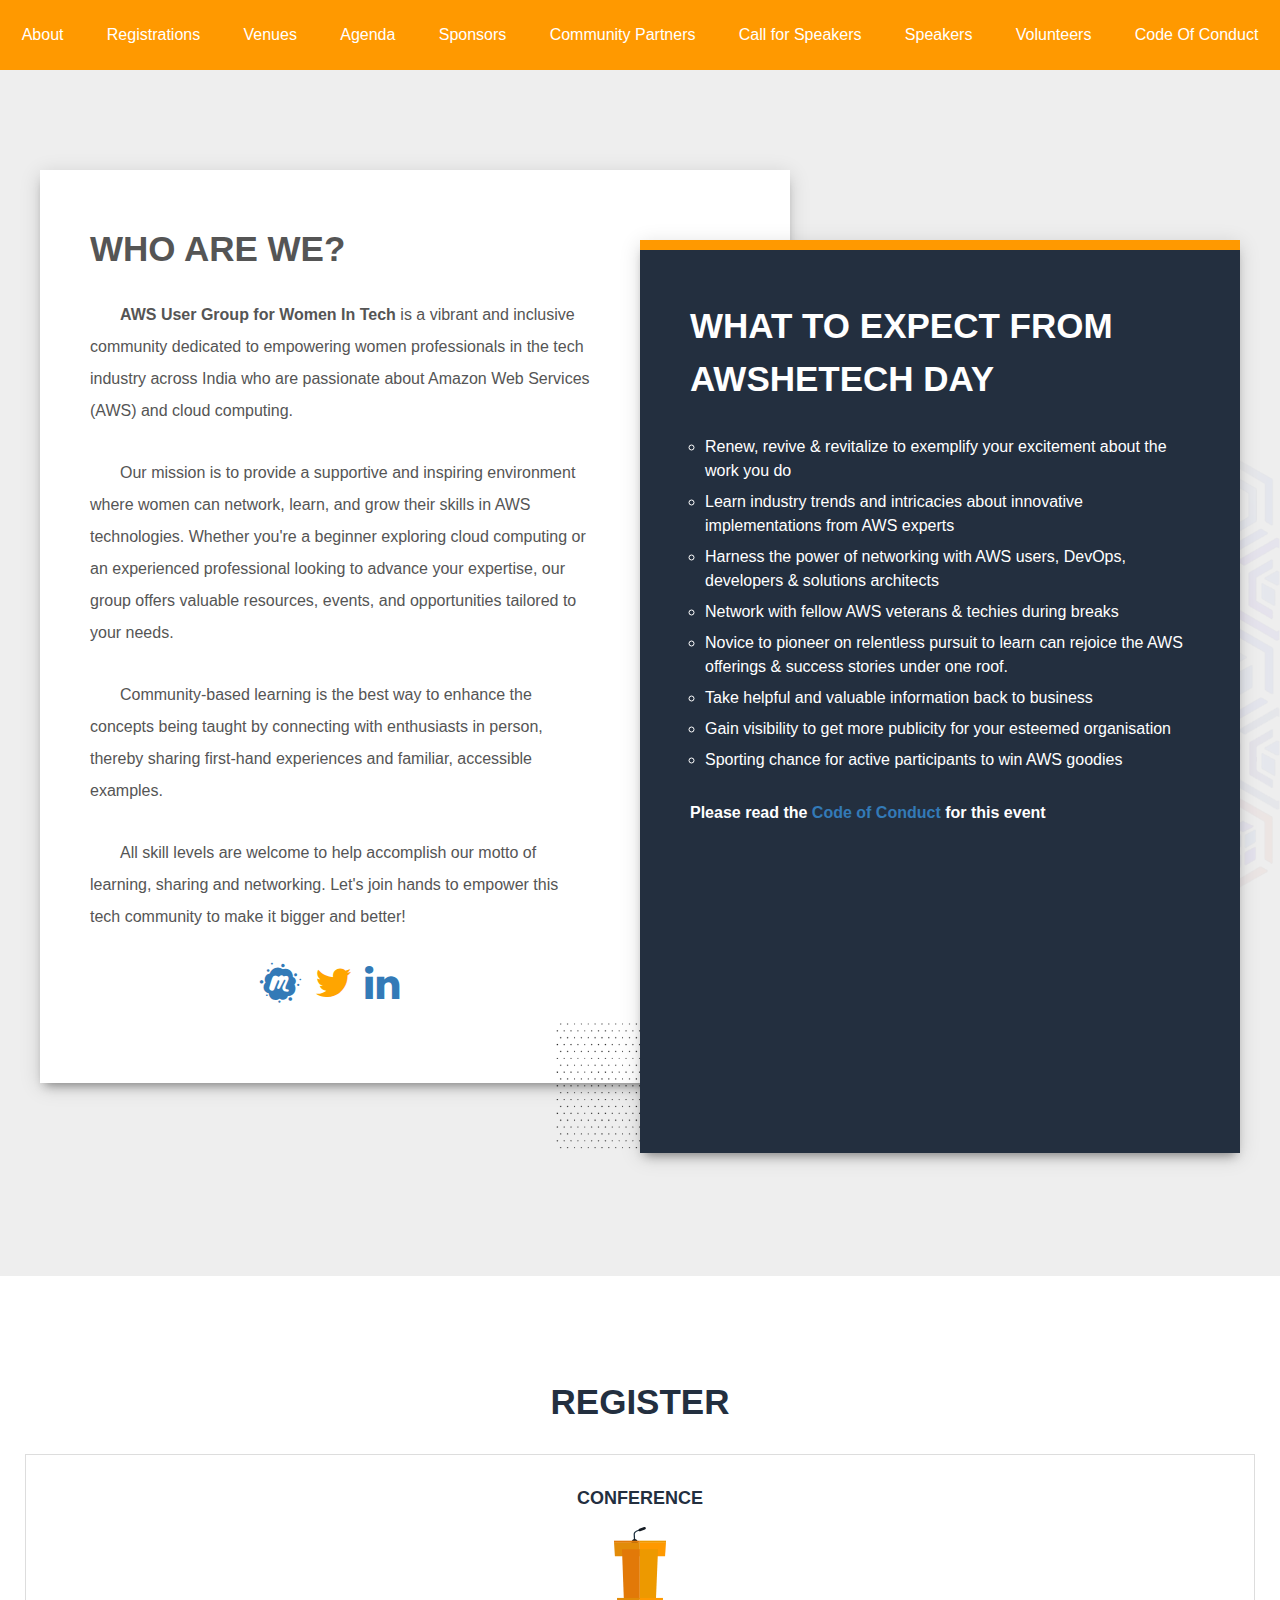
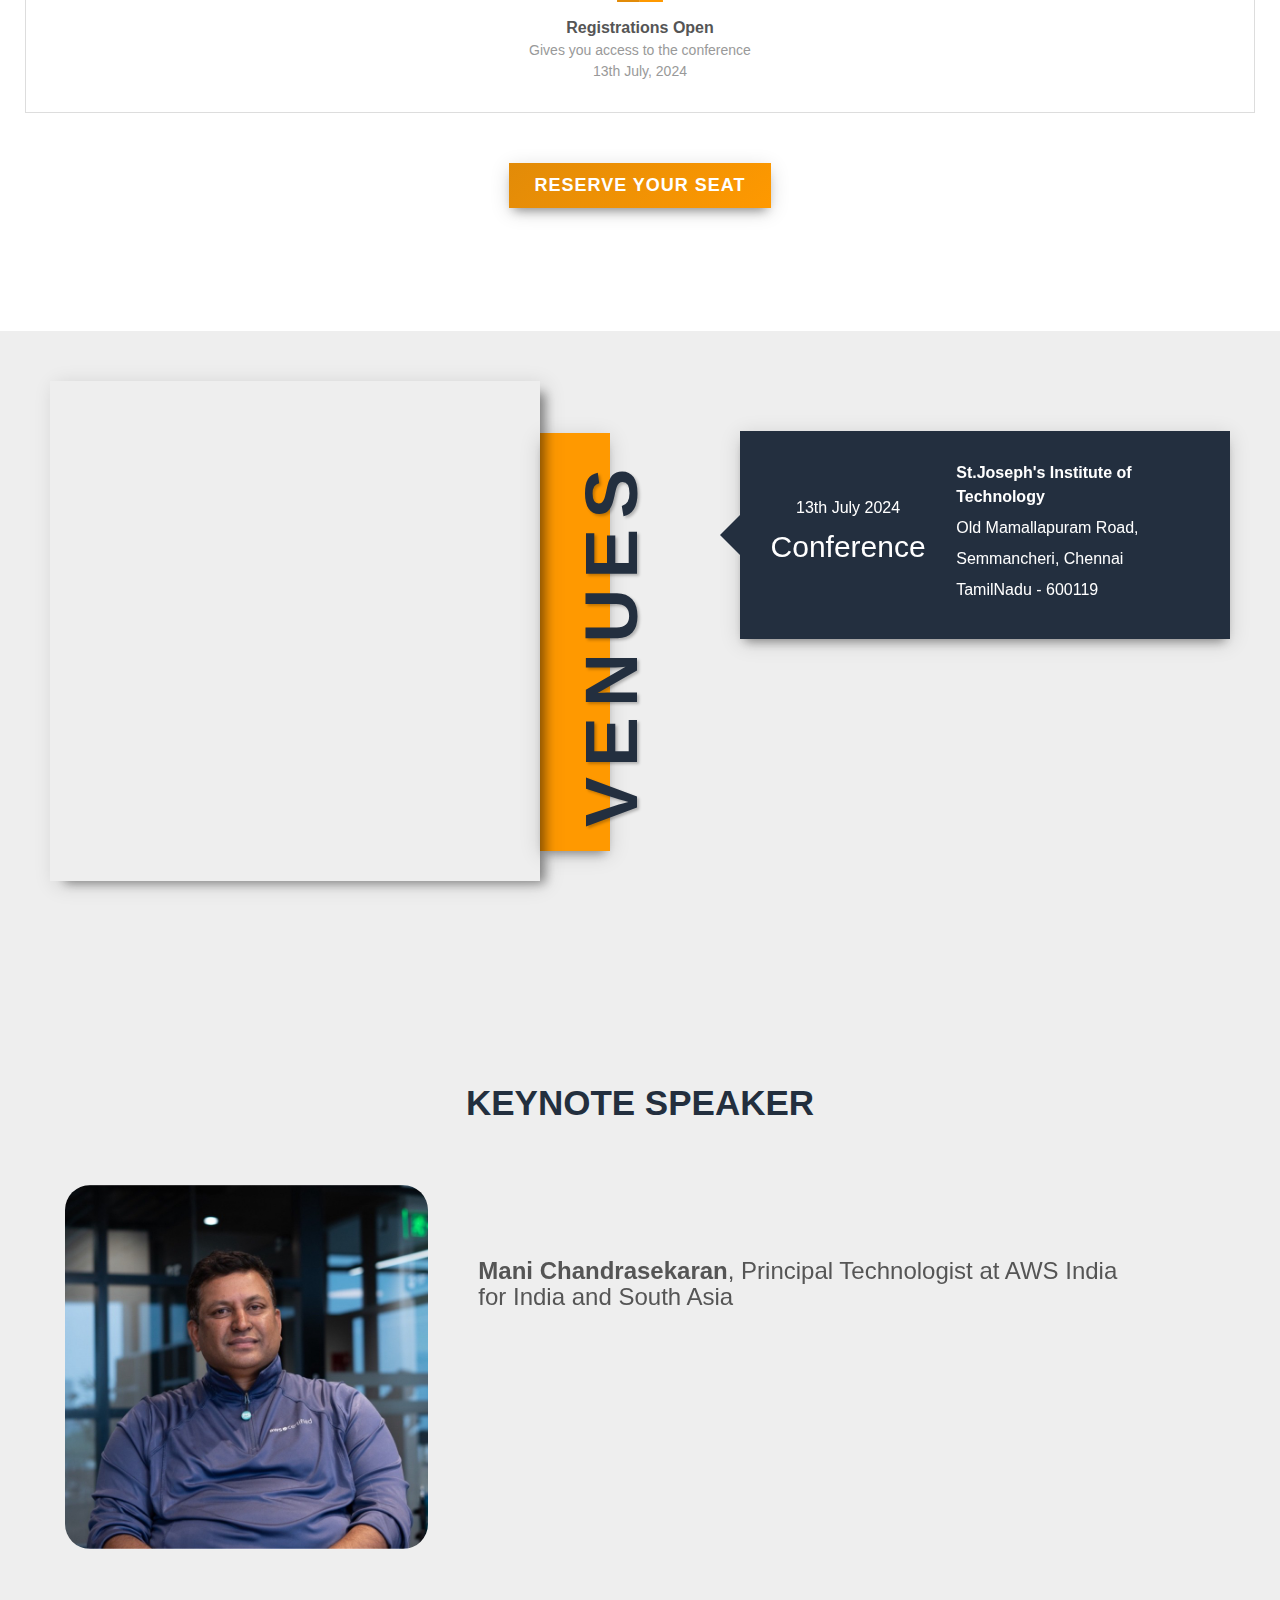
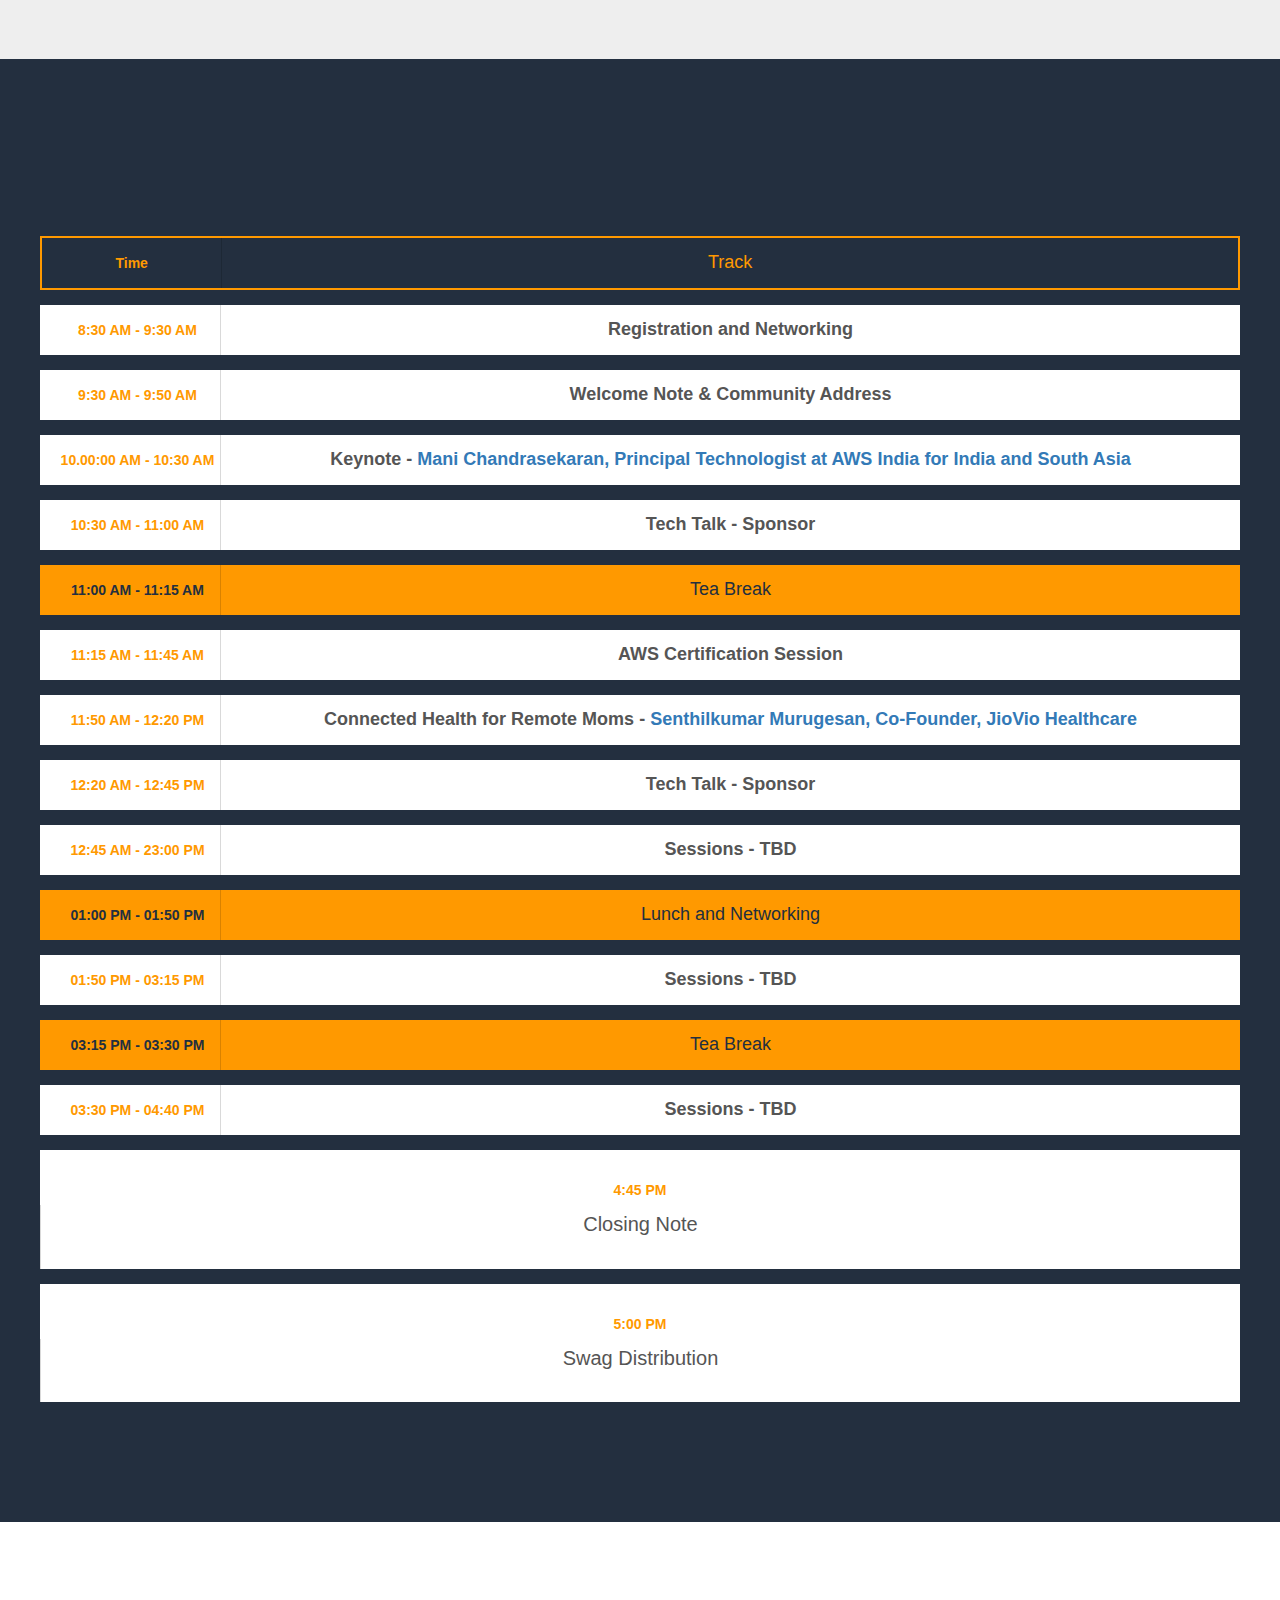
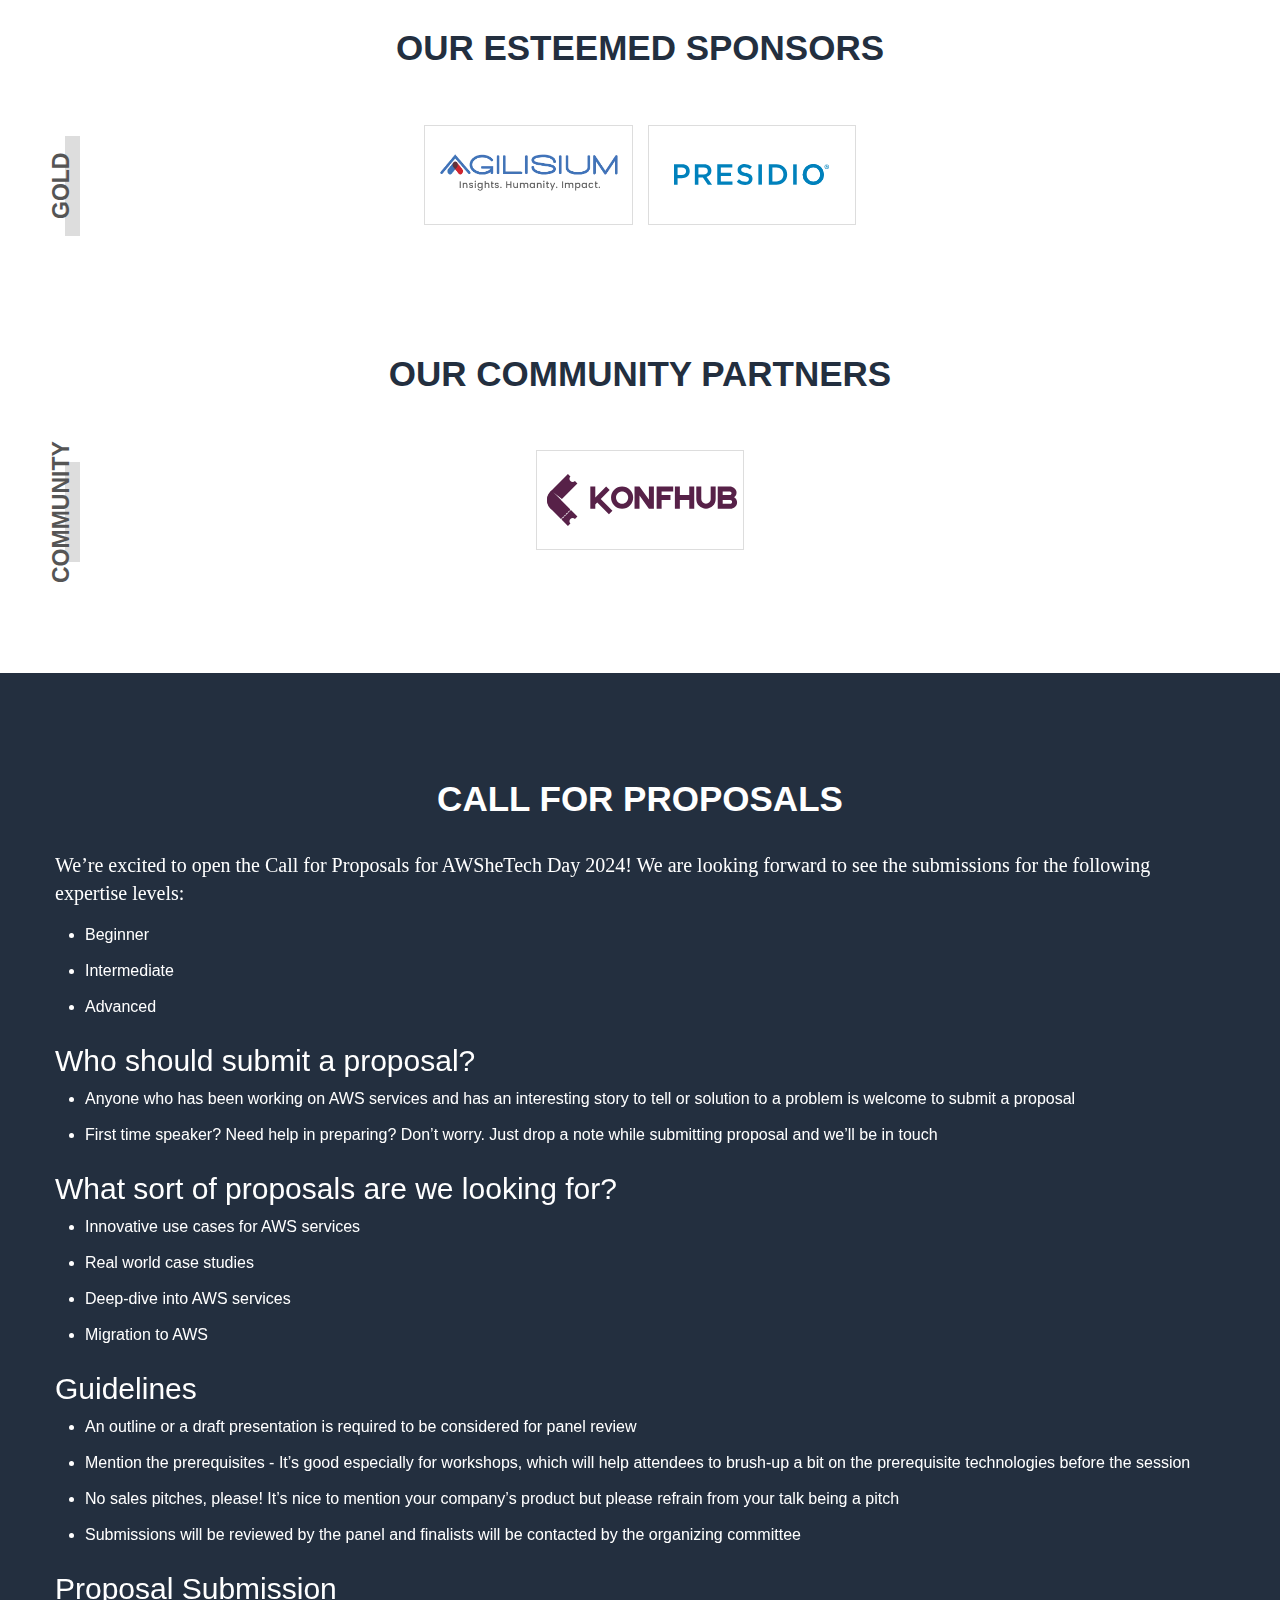
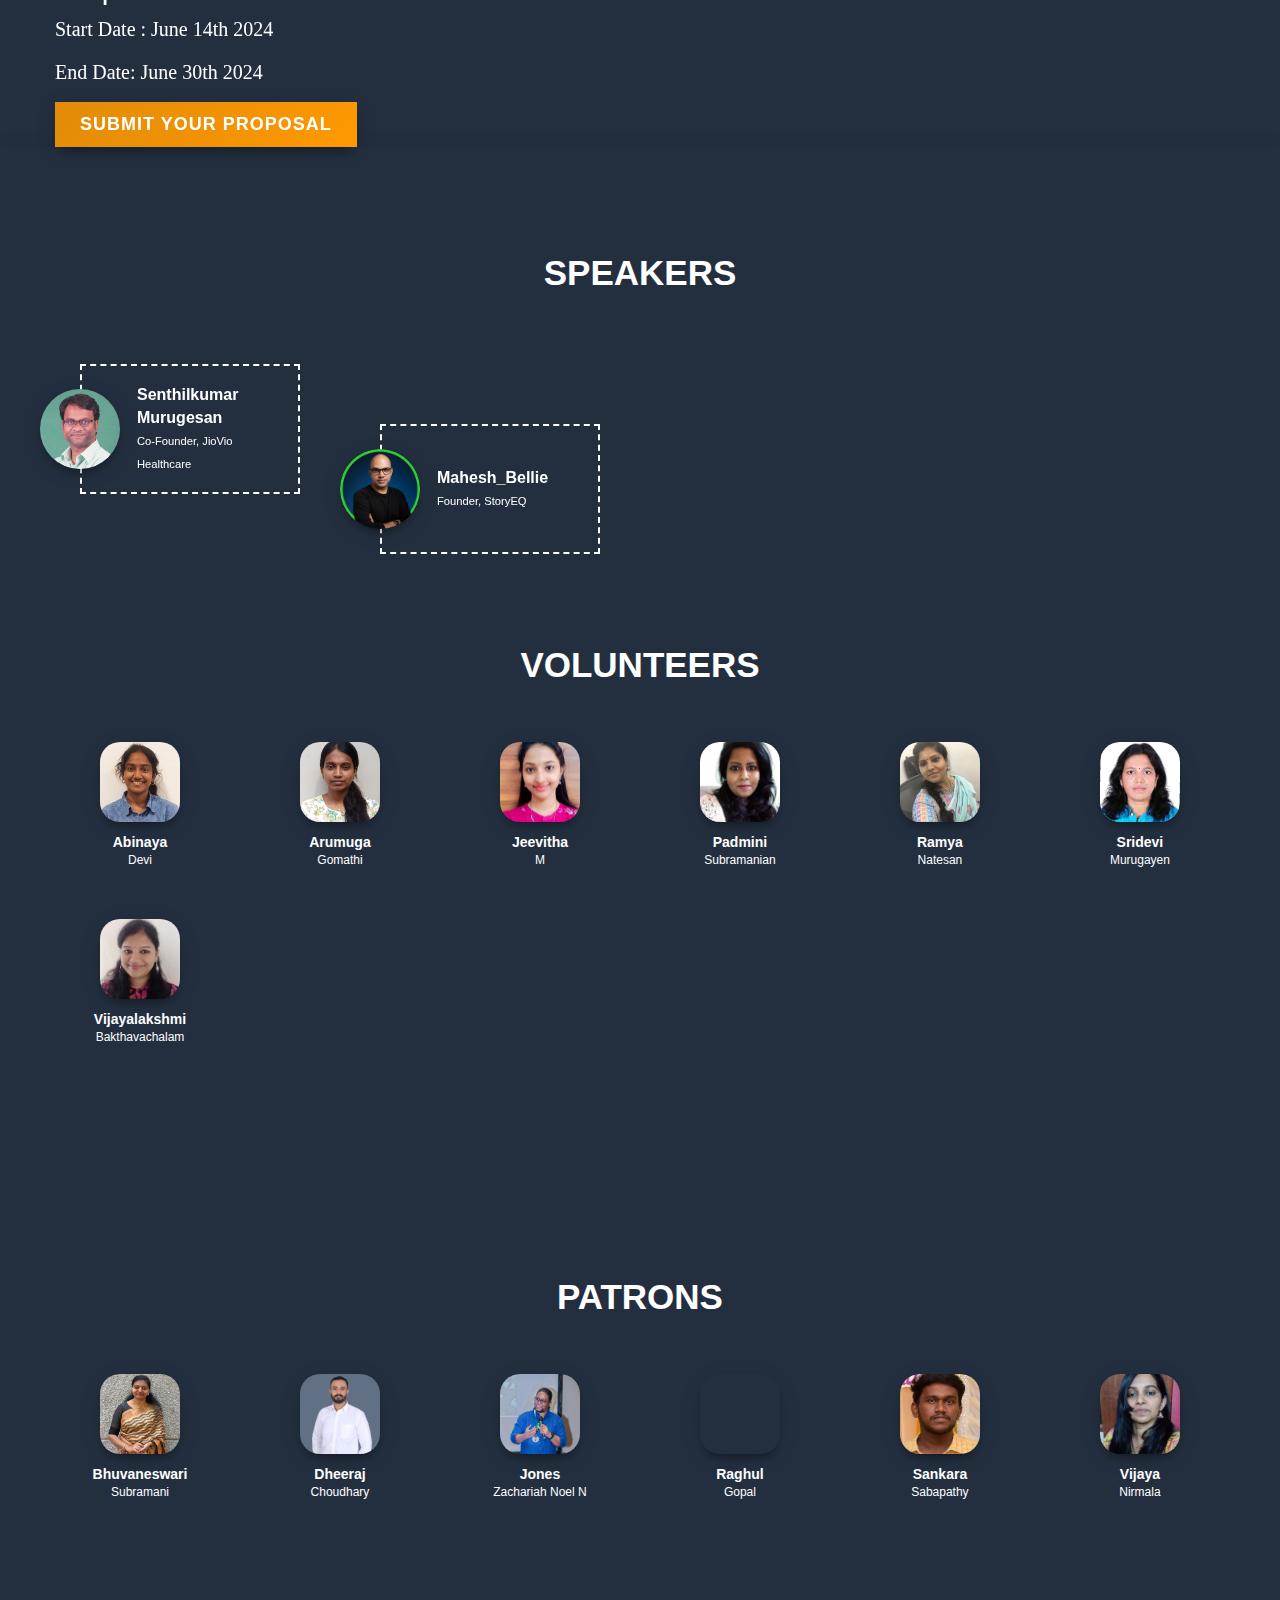
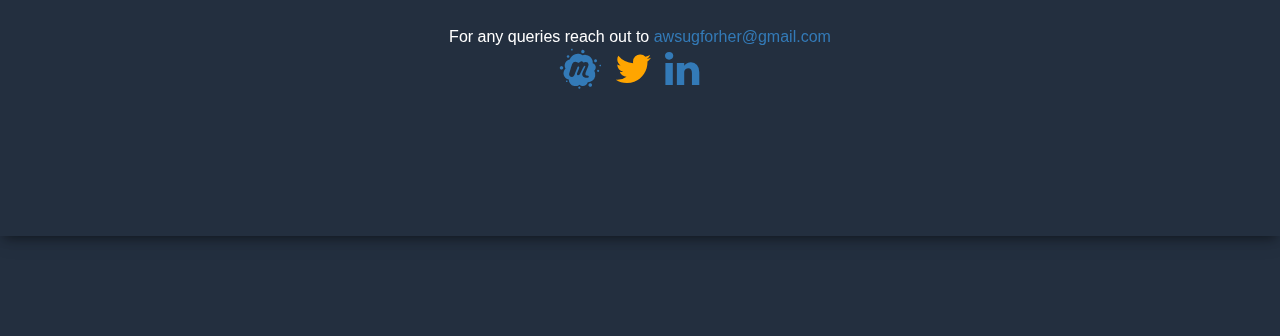
==== index.html @ 964976b1 "speakers" ====
<!DOCTYPE html>
<html lang="en">

<head>
  <title>AWSheTech Day 2024</title>
  <meta name="viewport" content="width=device-width, initial-scale=1.0" />
  <meta charset="utf-8">
  <link rel="apple-touch-icon" sizes="180x180" href="images/apple-touch-icon.png" />
  <link rel="icon" type="image/png" sizes="32x32" href="images/favicon-32x32.png" />
  <link rel="icon" type="image/png" sizes="16x16" href="images/favicon-16x16.png" />
  <link rel="manifest" href="images/site.webmanifest" />
  <link rel="mask-icon" href="images/safari-pinned-tab.svg" color="#5bbad5" />
  <link rel="shortcut icon" href="images/favicon.ico" />
  <meta name="msapplication-TileColor" content="#da532c" />
  <meta name="msapplication-config" content="images/browserconfig.xml" />
  <meta name="theme-color" content="#ffffff" />

  <meta property="og:url" content="https://acd.awsugblr.in" />
  <meta property="og:type" content="website" />
  <meta property="og:title" content="AWSheTech Day 2024" />
  <meta property="og:description"
    content="AWS User Group for Women In Tech is a vibrant and inclusive community dedicated to empowering women professionals in the tech industry across India who are passionate about Amazon Web Services (AWS) and cloud computing." />

  <meta property="og:image" content="/images/shetechday2024/AWSUGWIT.jpg" />
  <meta property="og:image:secure_url" content="/images/shetechday2024/AWSUGWIT.jpg" />

  <meta name="twitter:card" content="summary_large_image">
  <meta name="twitter:site" content="@awsug">
  <meta name="twitter:creator" content="@awsugBengaluru">
  <meta name="twitter:title" content="AWS User Group for Women In Tech">
  <meta name="twitter:description"
    content="AWS User Group for Women In Tech is a vibrant and inclusive community dedicated to empowering women professionals in the tech industry across India who are passionate about Amazon Web Services (AWS) and cloud computing.">
  <meta name="twitter:image" content="https://communityday.awsug.in/images/aws-Bengaluru-group.png">

  <script src="https://code.jquery.com/jquery-3.1.1.min.js"
    integrity="sha256-hVVnYaiADRTO2PzUGmuLJr8BLUSjGIZsDYGmIJLv2b8=" crossorigin="anonymous"></script>

  <script src="https://stackpath.bootstrapcdn.com/bootstrap/3.3.7/js/bootstrap.min.js"></script>
  <link href="https://unpkg.com/ionicons@4.5.5/dist/css/ionicons.min.css" rel="stylesheet" />
  <link href="https://stackpath.bootstrapcdn.com/font-awesome/4.7.0/css/font-awesome.min.css" rel="stylesheet" />
  <link rel="stylesheet" href="stylesheets/intlTelInput.css">
  <link rel="stylesheet" href="https://stackpath.bootstrapcdn.com/bootstrap/3.3.7/css/bootstrap.min.css" />
  <!-- <link rel="stylesheet" href="2018/assets/css/style1.css"> -->
  <link rel="stylesheet" type="text/css" href="stylesheets/style.css" />
  <link rel="stylesheet" type="text/css" href="stylesheets/mystyles.css" />
  <link rel="stylesheet" type="text/css" href="https://cdn.jsdelivr.net/npm/slick-carousel@1.8.1/slick/slick.css" />
  <script type="text/javascript" src="https://cdn.jsdelivr.net/npm/slick-carousel@1.8.1/slick/slick.min.js"></script>
  <script async src="https://www.googletagmanager.com/gtag/js?id=UA-171268306-1"></script>
  <script>
    window.dataLayer = window.dataLayer || [];
    function gtag() { dataLayer.push(arguments); }
    gtag('js', new Date());
    gtag('config', 'UA-171268306-1');
  </script>
  <!-- This line is required for side sharethis-inline-share-buttons -->
  <script type="text/javascript"
    src="https://platform-api.sharethis.com/js/sharethis.js#property=630e27bafd193a0013760206&product=sticky-share-buttons"></script>
  <link rel="manifest" href="/manifest.json" />
  <script src="https://cdn.onesignal.com/sdks/OneSignalSDK.js" async=""></script>
  <script>
    var OneSignal = window.OneSignal || [];
    OneSignal.push(function () {
      OneSignal.init({
        appId: "b3f01cfa-1a70-4f46-9dd1-202a1ae14385",
      });
    });
  </script>
  <!-- Facebook Pixel Code 
  <script>
    !function (f, b, e, v, n, t, s) {
      if (f.fbq) return; n = f.fbq = function () {
        n.callMethod ?
          n.callMethod.apply(n, arguments) : n.queue.push(arguments)
      };
      if (!f._fbq) f._fbq = n; n.push = n; n.loaded = !0; n.version = '2.0';
      n.queue = []; t = b.createElement(e); t.async = !0;
      t.src = v; s = b.getElementsByTagName(e)[0];
      s.parentNode.insertBefore(t, s)
    }(window, document, 'script',
      'https://connect.facebook.net/en_US/fbevents.js');
    fbq('init', '1112628635595414');
    fbq('track', 'PageView');
  </script>
  <noscript>
    <img height="1" width="1" style="display:none" src="https://www.facebook.com/tr?id=1112628635595414&ev=PageView&noscript=1" /></noscript>
  End Facebook Pixel Code -->
</head>

<body>
  <div id="page">
    <div class="section section-1 hdr" id="home">
      <div class="content">
        <div class="container">
          <div>
            <div wid="50%" class="left">
              <div class="left_in">
                <img src="images/SheTechDay.jpg" />
                <div class="txt">
                  <h4 class="headin-ttl">
                    July 13th, 2024
                  </h4>
                  <p>
                    AWS User Group for Women In Tech is excited to
                    host the most awaited event, AWSheTech Day, unveiling success stories, use cases & much more
                    from industry leaders.
                  </p>
                  <!-- <div class="btn-register-section">
                    <script src=https://widget.konfhub.com/widget.js button_id="btn_19ceba241044"></script>

                    <button class="btn btn-outline" data-toggle="modal" data-target="#register"> Register</button>
                  </div> -->
                </div>
              </div>
            </div>
            <div wid="0%" class="right">
              <div class="gal flex-it col">
                <div class="top f1 flex-it">
                  <div class="f2 ims im1"></div>
                  <div class="f1 ims im2"></div>
                </div>
                <div class="bot f1 flex-it">
                  <div class="f1 ims im3"></div>
                  <div class="f2 flex-it col">
                    <div class="f1 flex-it">
                      <div class="f1 ims im4"></div>
                      <div class="f1 ims im5"></div>
                    </div>
                    <div class="f1 ims im6"></div>
                  </div>
                </div>
              </div>

              <div class="right_in">
                <!-- <iframe width="450px" height="350px" id="livetrack" src="https://www.youtube.com/embed/NyxZHZhE0M8" frameborder="0" allow="accelerometer; autoplay; clipboard-write; encrypted-media; gyroscope; picture-in-picture" allowfullscreen></iframe>  -->
                  <!-- <iframe width="450px" height="350px" id="livetrack" src="https://www.youtube.com/embed/P5FsXl3wxvk" frameborder="0" allow="accelerometer; autoplay; clipboard-write; encrypted-media; gyroscope; picture-in-picture" allowfullscreen></iframe> -->
                   <!-- <div style="text-align: center;">
                    <button onclick='changeTrack("https://www.youtube.com/embed/NyxZHZhE0M8", "orange", "gray")' id="track1btn">Keynote/Track1</button>
                    <button onclick='changeTrack("https://www.youtube.com/embed/yVNIbFVeM1Y", "gray", "orange")' style="background: gray;" id="track2btn">Track2</button>
                  </div>
                  <div style="text-align: center; padding: 5px 0px;">
                    Trouble playing videos? Click here for <a target="_blank" href="https://www.youtube.com/watch?v=NyxZHZhE0M8" style="color: orange;">Keynote/Track1</a>, for <a target="_blank" href="https://www.youtube.com/watch?v=yVNIbFVeM1Y" style="color: orange;">Track2</a>
                  </div> -->
             </div>
               <!--  <div class="right_in">
                <p class="awsugblr_logo">
                  <img src="./images/awsugblr_logo.png" />
                </p>
                <p class="enlarge">
                  Thanks <img src="images/heart.svg" alt="Thanks heart" class="w-32px"> everyone for making last
                  Community Day
                  <img src="images/balloon.svg" alt="Celebrate" class="w-32px"> a huge
                  success
                </p>
                <button class="white icon-grp rt" id="link">
                  EXPLORE 2018
                  <i class="icon large ion-md-play-circle"></i>
                </button>
              </div>  -->
            </div>
          </div>
        </div>
      </div>
      <div id="nav-bar">
        <p id="toggle"><span></span></p>
        <!-- <li class="spec">
          <a class="buy-ticket-link button" >Register Your Interest</a>
        </li> -->
        <ul>
          <!-- <li>
            <a href="#home" style="background-color: red; font-size: 2em; font-weight: bold;">LIVE</a>
          </li> -->
          <li>
            <a href="#com_info">About</a>
          </li>
          <li>
            <a href="#tickets">Registrations</a>
          </li>
          <li>
            <a href="#venues">Venues</a>
          </li>
          <li>
            <a href="#agenda">Agenda</a>
          </li>
          
          <!-- <li>
            <a href="#workshop">Workshops</a>
          </li> -->
          <!-- <li>
            <a href="#hackathon">Hackathon</a>
          </li> -->
          <li>
            <a href="#sponsors">Sponsors</a>
          </li>
          <li>
            <a href="#communityPartners">Community Partners</a>
          </li>
          
          <li>
            <a href="#callforspeakers">Call for Speakers</a>
          </li>

          <li>
            <a href="#speakers">Speakers</a>
          </li>
          <!-- <li>
            <a href="photobooth.html">Photobooth</a>
          </li> -->
          <!-- <li>
            <a href="https://blog.awsug.in" target="_blank" rel="noopener noreferrer">Blog</a>
          </li> -->

          <li>
            <a href="#volunteers">Volunteers</a>
          </li>
          <li>
            <a href="code-of-conduct.html">Code Of Conduct</a>
          </li>
          <!-- <li>
            <a href="#subscribe" id="sub-button" class="sub-button">
              <i class="icon large ion-md-notifications-outline"></i>
            </a>
          </li> -->
        </ul>
      </div>
    </div>
    <div class="section section-2">
      <div class="container flex-it">
        <div class="f1 left" id="com_info">
          <div class="left_in">
            <h4 class="headin-ttl">
              WHO ARE WE?
            </h4>
            <p>
              <b>AWS User Group for Women In Tech</b>
              is a vibrant and inclusive community dedicated to empowering women professionals in the tech industry across India who are passionate about Amazon Web Services (AWS) and cloud computing.
            </p>
            <p>
              Our mission is to provide a supportive and inspiring environment where women can network, learn, and grow their skills in AWS technologies. Whether you're a beginner exploring cloud computing or an experienced professional looking to advance your expertise, our group offers valuable resources, events, and opportunities tailored to your needs.
            </p>
            <p>
              Community-based learning is the best way to enhance the concepts
              being taught by connecting with enthusiasts in person, thereby
              sharing first-hand experiences and familiar, accessible
              examples.
            </p>
            <p>
              All skill levels are welcome to help accomplish our motto of
              learning, sharing and networking. Let's join hands to empower
              this tech community to make it bigger and better!
            </p>
            <p>
              <center>
                <a href="https://www.meetup.com/aws-user-group-women-in-tech-india/" target="_blank">
                  <i class="fa fa-meetup" aria-hidden="true" style="font-size:250%;"></i> </a>&nbsp; 
                <a href="https://twitter.com/awswitindia" target="_blank">
                  <i class="fa fa-twitter" aria-hidden="true" style="color:orange;font-size:250%"></i> </a>&nbsp;
                <a href="https://www.linkedin.com/in/aws-ug-for-women-in-tech-india/" target="_blank">
                  <i class="fa fa-linkedin" aria-hidden="true" style="font-size:250%"></i> </a>&nbsp;
                <a href="https://www.instagram.com/awsugforher/" target="_blank">
                  <i class="fa fa-instaram" aria-hidden="true" style="font-size:250%"></i> </a>&nbsp;
                <!-- <a href="https://go.awsug.in/slack" target="_blank">
                  <i class="fa fa-slack" aria-hidden="true" style="color:oran
                  
                  ge;font-size:250%"></i>
                <a href="https://www.facebook.com/awsugBengaluru" target="_blank">
                  <i class="fa fa-facebook" aria-hidden="true" style="font-size:250%;"></i> </a>&nbsp;

                </a> -->
              </center>
            </p>
          </div>
        </div>
        <div class="f1 right" id="even_info">
          <div class="right_in">
            <h4 class="heading-ttl">
              What to expect from AWSheTech Day
            </h4>
            <ul class="circle">
              <li>
                Renew, revive & revitalize to exemplify your excitement about
                the work you do
              </li>
              <li>
                Learn industry trends and intricacies about innovative
                implementations from AWS experts
              </li>
              <li>
                Harness the power of networking with AWS users, DevOps,
                developers & solutions architects
              </li>
              <li>
                Network with fellow AWS veterans & techies during breaks
              </li>
              <li>
                Novice to pioneer on relentless pursuit to learn can rejoice
                the AWS offerings & success stories under one roof.
              </li>
              <li>Take helpful and valuable information back to business</li>
              <li>
                Gain visibility to get more publicity for your esteemed
                organisation
              </li>
              <li>
                Sporting chance for active participants to win AWS goodies
              </li>
            </ul>
          </div>
          <br /><b>Please read the
            <a href="./code-of-conduct.html" target="_blank">Code of Conduct</a>
            for this event</b>
        </div>
      </div>
    </div>
    <div class="section section-tickets text-center" id="tickets">
      <div class="container">
        <h4 class="main-heading-ttl text-center">Register</h4>
        <div class="row">
          <div>
            <div class="card tick_conf with_icon border">
              <h4 class="heading-ttl">Conference</h4>
              <div class="bg_img"></div>
              <strong>Registrations Open</strong>
              <p>Gives you access to the conference</p>
              <p>13th July, 2024</p>
            </div>
          </div>
        </div>
        <div class="buy-wrapper row flex-it">
          <div class="f1">
            <!-- <script src=https://widget.konfhub.com/widget.js button_id="btn_19ceba241044"></script> -->

            <a class="button large buy-ticket-link">Reserve your seat</a>
          </div>
        </div>
      </div>
    </div>



    <!-- Modals-->
    <div id="workshop_1" class="modal fade fillo" role="dialog">
      <div class="modal-dialog">
        <div class="modal-content">
          <div class="modal-header">
            <button type="button" class="close" data-dismiss="modal">&times;</button>
            <h4 class="heading-ttl">
              <p>Building with Foundational Models on Amazon SageMaker Studio</p>
            </h4>
          </div>
          <div class="modal-body">
            <!-- <div style="color: red; font-weight: bold; text-align: center;">NOTE: WORKSHOP WILL BE CONDUCTED ONLINE
            </div>
            <div style="color: red; text-align: center;">Those who attend the entire workshop, will get amazon vouchers
              equivalent to the workshop ticket amount.</div> -->

            <table class="table table-bordered">
              <tr>
                <th>Date</th>
                <th>Duration</th>
              </tr>
              <tr>
                <td>13th July 2024, 2:00PM</td>
                <td>2 Hours</td>
              </tr>
            </table>
            <p class="heading-ttl small-head">Location</p>
            <ul class="modal-ul">
              <ul>
                <li><b>9th floor, Amazon Development Center, Aquila,</b></li>
                <li>Bagmane Constellation Business Park Block-7, Ferns City,</li>
                <li>Doddanekkundi, Bengaluru,</li>
                <li>Karnataka 560048</li>
              </ul>
            </ul>
            <p>
            <p class="heading-ttl small-head">Description</p>
            <p>
              Dive into the exciting world of Large Language Models with our hands-on workshop, specially designed for enthusiasts eager to master the art of Generative AI. This exclusive session will guide you through the entire journey of learning, building, training, and deploying cutting-edge Language Models using Amazon SageMaker Studio. Experience firsthand the latest innovations in Generative AI and discover how the new releases in Amazon SageMaker Studio can transform your AI aspirations into reality. Don't miss this opportunity to elevate your skills and stay ahead in the rapidly evolving landscape of artificial intelligence!
            </p>
            <!-- <p>
              <b> Speakers </b>:
              <li> Puneet Sharma, Sr. Technical Instructor </li>
            </p> -->
           
            <p class="heading-ttl small-head">Pre-requisites:</p>
            <ul class="modal-ul">
              <li>Familiarity with Machine Learning processes</li>
              <li>Familiarity with Amazon SageMaker and Amazon SageMaker Studio</li>
              <li>Familiarity with PySpark</li>
              <li>Basic Programming with Python</li>
            </ul>
          </div>
          <div>
            <img src=""></img>
          </div>

          <div class="modal-footer">

            <br>
            <div class="row">
              <div class="col-md-1">

              </div>

              <div class="col-md-2">
                <img class="speakerImg" src="images/vols/acd-bengaluru-2024/Puneet_Sharma.png" alt="speaker img">
              </div>

              <div class="col-md-3">
                <div id="align1">
                  <h4 style="color:#ff9900">AWS Certified Instructor</h4>
                  <h4><a href="https://www.linkedin.com/in/connect2puneet" target="_blank">Puneet Sharma, 8x AWS Certified</a></h4>
                </div>
              </div>

            </div>
            <br>
            <hr>
            <div class="foot-btn d-flex justify-content-center">
              <!-- <a href="https://konfhub.com/acd-serverless" target="_blank" class="button" >Register</a> -->
              <!-- <button type="button" data-toggle="modal" data-target="#RegisterIframe_1">Register</button> -->
              <button type="button" class="btn btn-default" data-dismiss="modal">Close</button>
            </div>
          </div>

        </div>
      </div>
    </div>

    <!--     2      -->

    <div id="workshop_2" class="modal fade fillo" role="dialog">
      <div class="modal-dialog">
        <div class="modal-content">
          <div class="modal-header">
            <button type="button" class="close" data-dismiss="modal">&times;</button>
            <h4 class="heading-ttl">
              <p>Amazon EKS Workshop</p>
            </h4>
          </div>
          <div class="modal-body">
            <!-- <div style="color: red; font-weight: bold; text-align: center;">NOTE: WORKSHOP WILL BE CONDUCTED ONLINE
            </div> -->
            <!-- <div style="color: red; text-align: center;">Those who attend the entire workshop, will get amazon vouchers
              equivalent to the workshop ticket amount.</div> -->
            <table class="table table-bordered">
              <tr>
                <th>Date</th>
                <th>Duration</th>
              </tr>
              <tr>
                <td>23rd March, 2:00PM</td>
                <td>2 Hours</td>
              </tr>
            </table>
            <p class="heading-ttl small-head">Location</p>
            <ul class="modal-ul">
              <ul>
                <li><b>9th floor, Amazon Development Center, Aquila,</b></li>
                <li>Bagmane Constellation Business Park Block-7, Ferns City,</li>
                <li>Doddanekkundi, Bengaluru,</li>
                <li>Karnataka 560048</li>
              </ul>
            </ul>
            <p class="heading-ttl small-head">Description</p>
            <p>
              This workshop covers from creating EKS cluster to application's life cycle.  We will create container image, upload it to Amazon ECR, deploy Amazon EKS clusters & services, try Auto-Scaling Pod & Cluster, Build CI/CD Pipeline and use CloudWatch Container Insights to collect, aggregate, and summarize metrics and logs from your containerized application.
            </p>
            <p class="heading-ttl small-head">Pre-requisites:</p>
            <ul class="modal-ul">
              <li>Understanding of Container & Kubernetes</li>
            </ul>
          </div>

          <div>
            <img src=""></img>
          </div>

          <div class="modal-footer">

            <br>
            <div class="row">
              <div class="col-md-1">

              </div>

              <div class="col-md-2">
                <img class="speakerImg" src="images/vols/acd-bengaluru-2024/JayashreePhoto.png" alt="speaker img">

              </div>

              <div class="col-md-3">
                <div id="align">
                  <h4 style="color:#ff9900">Sr AWS Technical Instructor</h4>
                  <h4><a href="https://www.linkedin.com/in/rameshjayashree/" target="_blank">Jayashree Ramesh</a></h4>
                </div>
              </div>

            </div>
            <br>
            <hr>
            <div class="foot-btn d-flex justify-content-center">
              <!-- <a href="https://konfhub.com/acd-alexa" target="_blank" class="button" >Register</a> -->
              <!-- <button type="button" data-toggle="modal" data-target="#RegisterIframe_2">Register</button> -->
              <button type="button" class="btn btn-default" data-dismiss="modal">Close</button>
            </div>
          </div>

        </div>
      </div>
    </div>



    <!--     3      -->


    <div id="workshop_3" class="modal fade fillo" role="dialog">
      <div class="modal-dialog">
        <div class="modal-content">
          <div class="modal-header">
            <button type="button" class="close" data-dismiss="modal">&times;</button>
            <h4 class="heading-ttl">
              <p>Machine Learning</p>
            </h4>
          </div>
          <div class="modal-body">
            <div style="color: red; font-weight: bold; text-align: center;">NOTE: WORKSHOP WILL BE CONDUCTED ONLINE
            </div>
            <div style="color: red; text-align: center;">Those who attend the entire workshop, will get amazon vouchers
              equivalent to the workshop ticket amount.</div>
            <table class="table table-bordered">
              <tr>
                <th>Date</th>
                <th>Duration</th>
              </tr>
              <tr>
                <td>17th Oct, 2:00PM</td>
                <td>4 Hours</td>
              </tr>
            </table>
            <p class="heading-ttl small-head">Description</p>
            <p>
              <b> Speakers </b>:
              <li>Jayesh Ahire (AWS ML Hero)</li>
              <li>Sukanya Mandal (AWS reInvent 2019 Diversity Scholarship Winner)</li><br>
              <b> Agenda :</b> In this workshop, you will learn cloud-based machine learning (ML) solutions on the AWS
              platform. You will learn about the basics of Machine Learning on cloud, Implementing end to end ML
              pipeline using Amazon SageMaker and applied use cases using AWS AI services focusing on NLP and CV.
            </p>

            <p class="heading-ttl small-head">Objective:</p>
            <ul class="modal-ul">
              <li>Introduction to Machine Learning</li>
              <li>Amazon SageMaker & AWS AI Services</li>
              <li>Hands-on Labs: AWS AI Services</li>
              <li>Design & Implementation: Build, train and deploy using Sagemaker</li>
              <li>Applied use-case (NLP & CV)</li>
            </ul>

            <p class="heading-ttl small-head">Intended Audience:</p>
            <ul class="modal-ul">
              <li>Anyone who is passionate about Machine Learning, and wondering how to get started</li>
              <li>If you are new to machine learning, this might be a good starting point</li>
              <li>Developers who want to understand concepts behind machine learning and how to implement a machine
                learning solution on AWS</li>
            </ul>
            <p class="heading-ttl small-head">Session Pre-Requisites :</p>
            <ul class="modal-ul">
              <li>Basic understanding of machine learning processes</li>
              <li>Basic knowledge of Python</li>
            </ul>
            <p class="heading-ttl small-head">Technical Resources :</p>
            <ul class="modal-ul">
              <li>Amazon Sagemaker</li>
              <li>AWS AI services. </li>
            </ul>
          </div>

          <div>
            <img src=""></img>
          </div>

          <div class="modal-footer">

            <br>
            <div class="row">
              <div class="col-md-1">

              </div>

              <div class="col-md-2">
                <img class="speakerImg" src="images\speakers\Jayesh.png" alt="speaker img">

              </div>

              <div class="col-md-3">
                <div id="align">
                  <h4 style="color:#ff9900">AWS ML Hero</h4>
                  <h4><a href="https://www.linkedin.com/in/jayesh-ahire/" target="_blank">Jayesh Ahire</a></h4>
                  <p><a href="https://www.traceable.ai/" target="_blank">Traceable.ai</a></p>
                </div>
              </div>

              <div class="col-md-2">
                <img class="speakerImg" src="images\speakers\Sukanya.png" alt="speaker img">

              </div>

              <div class="col-md-3">
                <div id="align">
                  <h4 style="color:#ff9900">AWS Community Leader</h4>
                  <h4><a href="https://www.linkedin.com/in/sukanyamandal" target="_blank">Sukanya Mandal</a></h4>
                  <p><a href="https://www.capgemini.com/" target="_blank">Capgemini</a></p>
                </div>
              </div>

            </div>
            <br>
            <hr>
            <div class="foot-btn d-flex justify-content-center">
              <!-- <a href="https://konfhub.com/acd-ml" target="_blank" class="button" >Register</a> -->
              <!-- <button type="button" data-toggle="modal" data-target="#RegisterIframe_3">Register</button> -->
              <button type="button" class="btn btn-default" data-dismiss="modal">Close</button>
            </div>
          </div>

        </div>
      </div>
    </div>


    <!--     4      -->


    <div id="workshop_4" class="modal fade fillo" role="dialog">
      <div class="modal-dialog">
        <div class="modal-content">
          <div class="modal-header">
            <button type="button" class="close" data-dismiss="modal">&times;</button>
            <h4 class="heading-ttl">
              <p>Containers</p>
            </h4>
          </div>
          <div class="modal-body">
            <div style="color: red; font-weight: bold; text-align: center;">NOTE: WORKSHOP WILL BE CONDUCTED ONLINE
            </div>
            <div style="color: red; text-align: center;">Those who attend the entire workshop, will get amazon vouchers
              equivalent to the workshop ticket amount.</div>
            <table class="table table-bordered">
              <tr>
                <th>Date</th>
                <th>Duration</th>
              </tr>
              <tr>
                <td>17th Oct, 2:00PM</td>
                <td>4 Hours</td>
              </tr>
            </table>
            <p class="heading-ttl small-head">Description</p>
            <p>
              <b> Speakers </b>:
              <li>Sandip Das ( AWS Container Hero)</li>
              <li>Dipali Kulshrestha (AWS Community Leader)</li><br>
              <b> Topic : </b>Microservices Deployment With AWS ECS
            </p>
            <b> Agenda :</b>In this workshop, we will cover how to containerize and deploy Microservices in AWS ECS</p>

            <p class="heading-ttl small-head">Objective:</p>
            <ul class="modal-ul">
              <p><b>In this 4 hour long workshop, you will learn:</b></p>
              <li>Containerize Applications and upload docker image in AWS ECR</li>
              <li>Create ECS Cluster</li>
              <li>Task Definition (with with an image from ECR and from DockerHub)</li>
              <li>Running / Scheduling standalone Task</li>
              <li>Configuring and running Services with Load balancing and Auto Scaling (including Capacity Provider)
              </li>
              <li>Advance Auto Scaling with ECS</li>
              <li>Running Tasks and services with fargate</li>
              <li>Using ECS CLI / copilot</li>
            </ul>

            <p class="heading-ttl small-head">Session Pre-Requisites :</p>
            <ul class="modal-ul">
              <li>Active Internet Connection</li>
              <li>Active AWS Account</li>
              <li>Basic understanding of Containerization and AWS Services like IAM, EC2 </li>
              <li>Basic knowledge of NodeJs/ any programming languages, in demo application we will use NodeJs</li>
            </ul>
            <p class="heading-ttl small-head">Technical Resources :</p>
            <ul class="modal-ul">
              <li>AWS Services : AWS EC2, ECR, ECS, Fargate, App Mesh, Code CodeBuild</li>
            </ul>
          </div>

          <div>
            <img src=""></img>
          </div>

          <div class="modal-footer">

            <br>
            <div class="row">
              <div class="col-md-1">

              </div>

              <div class="col-md-2">
                <img class="speakerImg" src="images\speakers\sandipdas.jpeg" alt="speaker img">

              </div>

              <div class="col-md-3">
                <div id="align">
                  <h4 style="color:#ff9900">AWS Container Hero</h4>
                  <h4><a href="https://www.linkedin.com/in/sandip-das-developer/" target="_blank">Sandip Das</a></h4>
                  <p><a href="" target="_blank"></a></p>
                </div>
              </div>

              <div class="col-md-2">
                <img class="speakerImg" src="images\speakers\Dipali.png" alt="speaker img">
              </div>

              <div class="col-md-3">
                <div id="align">
                  <h4 style="color:#ff9900">AWS Community Leader</h4>
                  <h4><a href="https://www.linkedin.com/in/dipalik/" target="_blank">Dipali Kulshrestha</a></h4>
                  <p><a href="https://www.rbs.in/" target="_blank">Royal Bank of Scotland</a></p>
                </div>
              </div>

            </div>
            <br>
            <hr>
            <div class="foot-btn d-flex justify-content-center">
              <!-- <a href="https://konfhub.com/acd-containers" target="_blank" class="button" >Register</a> -->
              <!-- <button type="button" data-toggle="modal" class="button" data-target="#RegisterIframe_4">Register</button> -->
              <button type="button" class="btn btn-default" data-dismiss="modal">Close</button>
            </div>
          </div>

        </div>
      </div>
    </div>

    <!-- <div class="section section-talk text-center hide" id="cfp">
      <div class="container">
        <img src="images/bgda.svg">
        <div class="cfp">
          <h4 class="main-heading-ttl">Submit a talk</h4>
          <h4>Thank you for the overwhelming response. CFPs are now closed.</h4>
        </div>
      </div>
    </div> -->
    <div class="section section-3 inv" id="venues">
      <div class="container flex-it">
        <div class="left f1 flex-it">
          <h4 class="headin-ttl">
            Venues
          </h4>
          <div class="left_in f1">
            <div id="map"></div>
          </div>
        </div>
        <div class="right f1">
          <div class="right_in">
         
            <div class="ven-1 ven active" data-lat="12.870015" data-lng="80.219202" data-label="St.Joseph's Institute of Technology">
              <div class="rand_cls">
                <span class="date_ori">13th July 2024</span>
                <h4 class="headin-ttl">Conference</h4>
              </div>
              <ul>
                <li><b>St.Joseph's Institute of Technology</b></li>
                <li>Old Mamallapuram Road,</li>
                <li>Semmancheri, Chennai</li>
                <li>TamilNadu - 600119</li>
              </ul>
            </div>
            <!-- <div class="ven-2 ven" data-lat="12.974067816131893" data-lng="77.61589029544479" data-label="AWS Bengaluru">
              <div class="rand_cls">
                <span class="date_ori">23rd March 2024</span>
                <h4 class="headin-ttl">Workshop</h4>
              </div>
              <ul>
                <li><b>Amazon Development Center, Aquila,</b></li>
                <li>Bagmane Constellation Business Park Block-7, Ferns City,</li>
                <li>Doddanekkundi, Bengaluru,</li>
                <li>Karnataka 560048</li>
              </ul>
            </div> -->
            <div class="marked"></div>
          </div>
        </div>
      </div>
    </div>

    <div class="section-6 inv" id="keynote" style="background-color: #eeeeee; color: #000000">
      <h4 id="Keynote_Speakers" class="main-heading-ttl text-center" style="color:#232f3e;"> Keynote Speaker </h4><hr>
      <div class="container">
        <div>
					<div class="container" style="padding:10px">
						<div class="col-md-4 col-sm-12" style="margin-right:20px">
							<div class="lb-grid lb-row lb-row-max-large lb-snap lb-gutter-mid">
								<div class="lb-tiny-24 lb-mid-6">
									<figure class="lb-img">
										<div>
											<img class="speakers-img" alt="Mani Chandrasekaran" title="Mani Chandrasekaran" src="images/shetechday2024/speakers/Mani_Chandrasekaran.jpeg" style="border-radius: 25px; blur">
										</div>
									</figure>
								</div>
							</div>
						</div>
            <div class="col-md-7 col-sm-12">
							<div class="my-5">
                <h3 style="color: #555;"><strong> </strong>
                  <br> <br> <strong>Mani Chandrasekaran</strong>, Principal Technologist at AWS India for India and South Asia</h3>
              </div>
							<p class=" text-justify" style="color: #555; margin-top:25px">
                
                
							</p>
						</div>
					</div>					
				</div>
      </div>
    </div>

    <div class="section section-4 inv" id="agenda">
      <div class="container">
        <div class="sponsors">
          <h4 class="main-heading-ttl text-center">Agenda</h4>
          <div class="text-center agenda">
            <div class="table">
              <div class="thead">
                <div class="tr">
                  <div class="th idx">
                    <div>
                      <p>Time</p>
                    </div>
                  </div>
                  <div class="th" colspan="4">
                    <div>
                      <p>Track</p>
                    </div>
                  </div>
                </div>
              </div>
              <div class="tbody">
                <div class="tr">
                  <div class="td idx">
                    <div>
                      <p>8:30 AM - 9:30 AM</p>
                    </div>
                  </div>
                  <div class="td" colspan="4">
                    <div>
                      <strong>Registration and Networking</strong>
                    </div>
                  </div>
                </div>

                <div class="tr">
                  <div class="td idx">
                    <div>
                      <p>9:30 AM - 9:50 AM</p>
                    </div>
                  </div>
                  <div class="td" colspan="4">
                    <div>
                      <strong>Welcome Note & Community Address</strong>
                    </div>
                  </div>
                </div>

                <div class="tr ">
                  <div class="td idx">
                    <div>
                      <p>10.00:00 AM - 10:30 AM</p>
                    </div>
                  </div>
                  <div class="td" colspan="4">
                    <div>
                      <strong> Keynote - <a href="" target="_blank">Mani Chandrasekaran, Principal Technologist at AWS India for India and South Asia</a></strong>
                    </div>
                  </div>
                </div>

                <div class="tr ">
                  <div class="td idx">
                    <div>
                      <p>10:30 AM - 11:00 AM</p>
                    </div>
                  </div>
                  <div class="td" colspan="4">
                    <div>
                      <strong> Tech Talk - Sponsor <a href="" target="_blank"> </a></strong>
                    </div>
                  </div>
                </div>

                <div class="tr gap">
                  <div class="td idx">
                    <div>
                      <p>11:00 AM - 11:15 AM</p>
                    </div>
                  </div>
                  <div class="td" colspan="4">
                    <div>
                      <p> Tea Break </p>
                    </div>
                  </div>
                </div>                
                
                <div class="tr ">
                  <div class="td idx">
                    <div>
                      <p>11:15 AM - 11:45 AM</p>
                    </div>
                  </div>
                  <div class="td" colspan="4">
                    <div>
                      <strong> AWS Certification Session <a href="" target="_blank"> </a></strong>
                    </div>
                  </div>
                </div>
                
                <div class="tr ">
                  <div class="td idx">
                    <div>
                      <p>11:50 AM - 12:20 PM</p>
                    </div>
                  </div>
                  <div class="td" colspan="4">
                    <div>
                      <strong> Connected Health for Remote Moms - <a href="https://www.linkedin.com/in/senthilkumar-murugesan/" target="_blank">Senthilkumar Murugesan, Co-Founder, JioVio Healthcare</a></strong>
                    </div>
                  </div>
                </div>

                <div class="tr ">
                  <div class="td idx">
                    <div>
                      <p>12:20 AM - 12:45 PM</p>
                    </div>
                  </div>
                  <div class="td" colspan="4">
                    <div>
                      <strong>  Tech Talk - Sponsor  <a href="" target="_blank"> </a></strong>
                    </div>
                  </div>
                </div>

                <div class="tr ">
                  <div class="td idx">
                    <div>
                      <p>12:45 AM - 23:00 PM</p>
                    </div>
                  </div>
                  <div class="td" colspan="4">
                    <div>
                      <strong> Sessions - TBD <a href="" target="_blank"> </a></strong>
                    </div>
                  </div>
                </div>


                <!-- <div class="tr">
                  <div class="td idx">
                    <div>
                      <p>09:40 AM - 10:00 AM</p>
                    </div>
                  </div>
                  <div class="td" colspan="4">
                    <div>
                      <p><strong> <a href="" target="_blank"></a></strong></p>
                    </div>
                  </div>
                </div> -->

                <!-- <div class="tr">
                  <div class="td idx">
                    <div>
                      <p>10:00 AM - 10:35 AM</p>
                    </div>
                  </div>
                  <div class="td" colspan="4">
                    <div>
                      <p> <strong>Women in Tech Launch </strong></p>
                      <p><a href="https://www.linkedin.com/in/rashminambiar/" target="_blank">Rashmi Nambiar(Moderator), Principal Marketing Manager at AWS</a></p>
                      <p><a href="https://www.linkedin.com/in/bhuvanas/" target="_blank">Bhuvaneswari Subramani, AWS Hero, Chief Cloud Evangelist at Intuitive.Cloud</a></p>
                      <p><a href="https://www.linkedin.com/in/sridevi-murugayen/" target="_blank">Sridevi Murugayen, AWS Data Hero, AWS User Group Chennai</a></p>
                      <p><a href="https://www.linkedin.com/in/ramya-natesan-67499711a/" target="_blank">Ramya Natesan, AWS Community Builder, Lead Consultant at AstraZeneca</a></p>
                      <p><a href="https://www.linkedin.com/in/dimple-vaghela-ba45447b/" target="_blank">Dimple Vaghela, AWS Community Builder, Director at Electromech</a></p>

                    </div>
                  </div>
                </div>

                <div class="tr">
                  <div class="td idx">
                    <div>
                      <p>10:35 AM - 11:05 AM</p>
                    </div>
                  </div>
                  <div class="td" colspan="4">
                    <div>
                      <strong> Deep dive into DynamoDB - Architecture and Internals - <a href="https://www.linkedin.com/in/amrith/" target="_blank"> Amrith Kumar, Senior Principal Engineer, AWS DynamoDB </a></strong>
                    </div>
                  </div>
                </div>

                <div class="tr">
                  <div class="td idx">
                    <div>
                      <p>11:05 AM - 11:35 AM</p>
                    </div>
                  </div>
                  <div class="td" colspan="4">
                    <div>
                      <strong> Designing a time-bound download URL - <a href="http://linkedin.com/in/runcyoommen/" target="_blank"> Runcy Oommen, Director, Software Engineering, SonicWall </a></strong>
                    </div>
                  </div>
                </div>

                <div class="tr">
                  <div class="td idx">
                    <div>
                      <p>11:35 AM - 11:50 AM</p>
                    </div>
                  </div>
                  <div class="td" colspan="4">
                    <div>
                      <p><strong> Code to Conversation: Building an AI Chatbot with AWS Serverless & Amazon Bedrock </strong></p>
                      <p><a href="https://www.linkedin.com/in/kishan-s-68baa9214/" target="_blank">Kishan S, Senior Serverless Developer at Serverless Guru</a></p>
                      <p><a href="https://www.linkedin.com/in/debarshi-mondal/" target="_blank">Debarshi Mondal, AWS Community Builder, Senior Serverless Developer at Serverless Guru</a></p>
                    </div>
                  </div>
                </div>

                <div class="tr">
                  <div class="td idx">
                    <div>
                      <p>11:50 AM - 12:20 PM</p>
                    </div>
                  </div>
                  <div class="td" colspan="4">
                    <div>
                      <strong> Build a specialised Medical ChatBot with GenAI RAG using AWS Bedrock and Atlas Vector Search - <a href="https://www.linkedin.com/in/shreybatra/" target="_blank"> Shrey Batra, Founder & CEO, Cosmocloud </a> </strong>
                    </div>
                  </div>
                </div>

                <div class="tr">
                  <div class="td idx">
                    <div>
                      <p>12:20 PM - 12:50 PM</p>
                    </div>
                  </div>
                  <div class="td" colspan="4">
                    <div>
                      <p><strong>Panel Discussion</strong></p>
                      <p><a href="https://www.linkedin.com/in/kapoor-ridhima/" target="_blank">Ridhima Kapoor, Developer Marketing Manager at Amazon Web Services (AWS)</a></p>
                      <p><a href="https://www.linkedin.com/in/dheeraj-choudhary/" target="_blank">Dheeraj Choudhary, AWS Hero, Lead System Engineer at EPAM Systems</a></p>
                      <p><a href="https://www.linkedin.com/in/vishalalhat/" target="_blank">Vishal Alhat, AWS Community Builder, Software engineer III - SSE at Forcepoint</a></p>
                      <p><a href="https://www.linkedin.com/in/srushith/" target="_blank">Srushith R, AWS Serverless Hero, Head of Engineering at KonfHub</a></p>
                      <p><a href="https://www.linkedin.com/in/padmini-subramanian-903821aa/" target="_blank">Padmini Subramanian, AWS Community Builder, Associate Vice President at JPMorgan Chase & Co.</a></p>
                    </div>
                  </div>
                </div>

                <div class="tr">
                  <div class="td idx">
                    <div>
                      <p>12:50 PM - 01:10 PM</p>
                    </div>
                  </div>
                  <div class="td" colspan="4">
                    <div>
                      <strong> Mini Quiz </strong>
                    </div>
                  </div>
                </div>-->

                <div class="tr gap">
                  <div class="td idx">
                    <div>
                      <p>01:00 PM - 01:50 PM</p>
                    </div>
                  </div>
                  <div class="td" colspan="4">
                    <div>
                      <p>Lunch and Networking</p>
                    </div>
                  </div>
                </div>

                <div class="tr">
                  <div class="td idx">
                    <div>
                      <p>01:50 PM - 03:15 PM</p>
                    </div>
                  </div>
                  <div class="td" colspan="4">
                    <div>
                      <strong> Sessions - TBD <a href="" target="_blank"> </a></strong>
                    </div>
                  </div>
                </div>

                
                <!-- <div class="tr">
                  <div class="td idx">
                    <div>
                      <p>02:30 PM - 03:00 PM</p>
                    </div>
                  </div>
                  <div class="td" colspan="4">
                    <div>
                      <strong> Build scalable Data Pipelines with Iceberg Tables harnessing AWS & Snowflake - <a href="https://www.linkedin.com/in/madhiceg/" target="_blank"> Madhivanan Anbalagan, Solution Architect, kipi.bi</a></strong>
                    </div>
                  </div>
                </div>

                <div class="tr">
                  <div class="td idx">
                    <div>
                      <p>03:00 PM - 03:15 PM</p>
                    </div>
                  </div>
                  <div class="td" colspan="4">
                    <div>
                      <strong> How New Relic Unlocked Scalability with Cell-based Architecture on AWS - <a href="https://www.linkedin.com/in/zmrfzn/" target="_blank"> Zameer Fouzan, Senior Developer Relations Engineer, NewRelic</a></strong>
                    </div>
                  </div>
                </div> -->

                <div class="tr gap">
                  <div class="td idx">
                    <div>
                      <p>03:15 PM - 03:30 PM</p>
                    </div>
                  </div>
                  <div class="td" colspan="4">
                    <div>
                      <p> Tea Break</p>
                    </div>
                  </div>
                </div>

                 <div class="tr">
                  <div class="td idx">
                    <div>
                      <p>03:30 PM - 04:40 PM</p>
                    </div>
                  </div>
                  <div class="td" colspan="4">
                    <div>
                      <strong> Sessions - TBD <a href="" target="_blank"> </a></strong>
                    </div>
                  </div>
                </div>

                <!--<div class="tr">
                  <div class="td idx">
                    <div>
                      <p>04:00 PM - 04:30 PM</p>
                    </div>
                  </div>
                  <div class="td" colspan="4">
                    <div>
                      <p><strong>Harnessing AWS Graviton and Spot Instances for Cost-Optimized EKS Deployments</strong></p>
                      <p><a href="http://linkedin.com/in/ashishkumar99" target="_blank">Ashish Kumar, CTO - Cloud and DevOps, CloudZenia</a></p>
                      <p><a href="http://linkedin.com/in/abhinavd26/" target="_blank">Abhinav Dubey, DevOps Engineer, Devtron</a></p>
                    </div>
                  </div>
                </div>

                <div class="tr">
                  <div class="td idx">
                    <div>
                      <p>04:30 PM - 04:50 PM</p>
                    </div>
                  </div>
                  <div class="td" colspan="4">
                    <div>
                      <strong> Mega Quiz </strong>
                    </div>
                  </div>
                </div> -->

                <div class="tr last">
                  <div class="td idx">
                    <div>
                      <p>4:45 PM</p>
                    </div>
                  </div>
                  <div class="td" colspan="4">
                    <div>
                      <p>Closing Note</p>
                    </div>
                  </div>
                </div>

                <div class="tr last">
                  <div class="td idx">
                    <div>
                      <p>5:00 PM</p>
                    </div>
                  </div>
                  <div class="td" colspan="4">
                    <div>
                      <p>Swag Distribution</p>
                    </div>
                  </div>
                </div>
            </div>
          </div>
        </div>
      </div>
    </div>
    </div>

    <div class="section section-5" id="sponsors" style="box-shadow: none; padding-bottom:0px">
      <div class="container">
        <div class="sponsors">
          <h4 class="main-heading-ttl text-center">Our Esteemed Sponsors</h4>
          <div class="cats">
              <div class="gld">
                <div class="flex-it sponser-list">
                  <div class="fhf">
                    <div class="head"><span>Gold</span></div>
                  </div>
                  <div class="f1">
                    <div class="Agilisium"  style="background-size:90%;">
                      <a href="https://www.agilisium.com/" target="_blank">Agilisium</a>
                    </div>
                  </div>
                  <div class="f1">
                    <div class="Presidio">
                      <a href="https://www.presidio.com/about-presidio/" target="_blank">Presidio</a>
                    </div>
                  </div>
                  <!--<div class="f1">
                    <div class="NewRelic">
                      <a href="https://newrelic.com/" target="_blank">NewRelic</a>
                    </div>
                  </div>
                  <div class="f1">
                    <div class="Snowflake">
                      <a href="https://snowflake.com/" target="_blank">Snowflake</a>
                    </div>
                  </div> -->
                </div>
              </div>
              <!--<div class="slvr">
                <div class="flex-it sponser-list">
                  <div class="fhf">
                    <div class="head"><span>Silver</span></div>
                  </div>
                   <div class="f1">
                    <div class="whizlabs" style="background-size:90%;">
                      <a href="https://www.whizlabs.com/" target="_blank">Whizlabs</a>
                    </div>
                  </div> 
                </div>
              </div> -->
          </div>
        </div>
      </div>
    </div>

    <div class="section section-5" id="communityPartners" style="box-shadow: none">
      <div class="container">
        <div class="sponsors">
          <h4 class="main-heading-ttl text-center">Our Community Partners</h4>
          <div class="cats">
            <div class="cmnty">
              <div class="flex-it sponser-list">
                <div class="fhf">
                  <div class="head"><span>Community</span></div>
                </div>
                  <div class="f1">
                  <div class="konfhub" style="background-size:95%;">
                    <a href="https://konfhub.com/" target="_blank">KonfHub</a>
                  </div>
                </div>
                <!-- <div class="f1">
                  <div class="mongodbUG" style="background-size:130%;">
                    <a href="https://mdblink.com/bengaluru-mug" target="_blank">MongoDB User Group</a>
                  </div>
                </div>
                <div class="f1">
                  <div class="packt" style="background-size:130%;">
                    <a href="https://packt.link/lmWpX" target="_blank">Packt</a>
                  </div>
                </div>
                <div class="f1">
                  <div class="cloudcareerjourney" style="background-size:50%;">
                    <a href="https://cloudcareerjourneys.com/ " target="_blank">Cloud Career Journey</a>
                  </div>
                </div> -->
                <!--<div class="f1">
                  <div class="DevOps-Community">
                    <a href="https://twitter.com/i/communities/1523681883384549376?t=kM084cCtnN0YFEc5nfXIIQ&s=09"
                      target="_blank">DevOps Community</a>
                  </div>
                </div>
                <div class="f1">
                  <div class="docker-bglore">
                    <a href="https://www.meetup.com/docker-bangalore/?_cookie-check=YfyavpJkGZzmmyFp"
                      target="_blank">Docker Bangalore</a>
                  </div>
                </div>
                <div class="f1">
                  <div class="js-lovers" style="background-size:40%;">
                    <a href="https://www.meetup.com/jslovers/" target="_blank">JSLovers</a>
                  </div>
                </div>
                <div class="f1">
                  <div class="Keep-Up">
                    <a href="https://www.linkedin.com/company/trainings-internships/" target="_blank">Keep Up</a>
                  </div>
                </div>
                <div class="f1">
                  <div class="PyLadies" style="background-size:50%;">
                    <a href="https://twitter.com/pyladiesblr" target="_blank">PyLadies</a>
                  </div>
                </div>
                <div class="f1">
                  <div class="re-skill">
                    <a href="https://awsreskill.com/" target="_blank">re:Skill</a>
                  </div>
                </div> -->
                <!-- <div class="f1">
                  <div class="collabnix">
                    <a href="https://collabnix.com/" target="_blank">Collabnix</a>
                  </div>
                </div>                 -->
              </div>
            </div>
          </div>
        </div>
      </div>
    </div>

    <div class="section-8" id="callforspeakers">
      <div class="container">
        <div class="speakers">
          <h4 class="main-heading-ttl text-center">Call for Proposals</h4>
          <div class="col-md-12 col-sm-12">
            <div class="about-intro-1">
              <p>
                We’re excited to open the Call for Proposals for AWSheTech Day 2024! We are
                looking forward to see the submissions for the following expertise levels:
              <ul>
                <li>Beginner</li>
                <li>Intermediate</li>
                <li>Advanced</li>
              </ul>
              </p>

              <p>
              <h2> Who should submit a proposal? </h2>
              <ul>
                <li>Anyone who has been working on AWS services and has an interesting story to tell or solution to a
                  problem is welcome to submit a proposal</li>
                <li>First time speaker? Need help in preparing? Don’t worry. Just drop a note while submitting proposal
                  and we’ll be in touch</li>
              </ul>

              </p>

              <p>
              <h2> What sort of proposals are we looking for? </h2>
              <ul>
                <li>Innovative use cases for AWS services</li>
                <li>Real world case studies</li>
                <li>Deep-dive into AWS services</li>
                <li>Migration to AWS</li>
              </ul>
              </p>

              <p>
              <h2>Guidelines</h2>
              <ul>
                <li>An outline or a draft presentation is required to be considered for panel review</li>
                <li>Mention the prerequisites - It’s good especially for workshops, which will help attendees to
                  brush-up a bit on the prerequisite technologies before the session</li>
                <li>No sales pitches, please! It’s nice to mention your company’s product but please refrain from your
                  talk being a pitch</li>
                <li>Submissions will be reviewed by the panel and finalists will be contacted by the organizing
                  committee</li>
              </ul>
              </p>

              <p>
              <h2>Proposal Submission</h2>
              <p>Start Date : June 14th 2024</p>
              <p>End Date: June 30th 2024</p>
              </p>
              <div>
                <div class="f1">
                  <a href="https://sessionize.com/awshetechday" target="_blank" class="button large">Submit your proposal</a> 
                </div>
              </div>
            </div>
          </div>
          <div class="spk_lst flex-it">
            <div class="spk_itm_col">
          </div>
        </div>
      </div>
    </div>

    <div class="section-8" id="speakers">
      <div class="container">
          <div class="speakers">
            <h4 class="main-heading-ttl text-center">Speakers</h4>
            <div class="spk_lst flex-it ">
              <div class="spk_itm_col">

                 <div class="spk_itm flex-it">
                  <div class="prod_im"><img src="images/shetechday2024/speakers/Senthilkumar_Murugesan.jpeg" alt=""></div>
                  <div class="namenid">
                    <p>
                      <b>Senthilkumar Murugesan</b>
                      <br>
                      <small>Co-Founder, JioVio Healthcare</small>
                    </p>
                  </div>
                </div> 

                <div class="spk_itm flex-it">
                  <div class="prod_im"><img src="images/shetechday2024/speakers/Mahesh_Bellie.jpeg" alt=""></div>
                  <div class="namenid">
                    <p>
                      <b>Mahesh_Bellie</b>
                      <br>
                      <small>Founder, StoryEQ</small>
                    </p>
                  </div>
                </div> 
                
          </div>
      </div>
    </div>

    

    <div class="section-6 inv" id="volunteers">
      <div class="container">
        <div class="volunteers">
          <h4 class="main-heading-ttl text-center">Volunteers</h4>
          <div class="vl-row-list">
            <div class="vl-i  flex-it hcenter">
              <div class="person" data-fname="Abinaya" data-lname="Devi">
                <div class="img">
                  <a target="_blank" href="https://www.linkedin.com/in/abinayasv/">
                    <i class="icon large ion-logo-linkedin"></i></a>
                </div>
              </div>
              <div class="person" data-fname="Arumuga" data-lname="Gomathi">
                <div class="img">
                  <a target="_blank" href="https://www.linkedin.com/in/arumugagomathi/">
                    <i class="icon large ion-logo-linkedin"></i></a>
                </div>
              </div>
              <div class="person" data-fname="Jeevitha" data-lname="M">
                <div class="img">
                  <a target="_blank" href="https://www.linkedin.com/in/jeevitha-m-357979223/">
                    <i class="icon large ion-logo-linkedin"></i></a>
                </div>
              </div>
              <div class="person" data-fname="Padmini" data-lname="Subramanian">
                <div class="img">
                  <a target="_blank" href="https://www.linkedin.com/in/padmini-subramanian-903821aa/">
                    <i class="icon large ion-logo-linkedin"></i></a>
                </div>
              </div>
              <div class="person" data-fname="Ramya" data-lname="Natesan">
                <div class="img">
                  <a target="_blank" href="http://linkedin.com/in/ramya-natesan-67499711a">
                    <i class="icon large ion-logo-linkedin"></i></a>
                </div>
              </div>
              <div class="person" data-fname="Sridevi" data-lname="Murugayen">
                <div class="img">
                  <a target="_blank" href="https://www.linkedin.com/in/sridevi-murugayen/">
                    <i class="icon large ion-logo-linkedin"></i></a>
                </div>
              </div>
              
              <div class="person" data-fname="Vijayalakshmi" data-lname="Bakthavachalam">
                <div class="img">
                  <a target="_blank" href="https://www.linkedin.com/in/vijayatech/">
                    <i class="icon large ion-logo-linkedin"></i></a>
                </div>
              </div>
              <!--<div class="person" data-fname="Jones" data-lname="Zachariah Noel N">
                <div class="img">
                  <a target="_blank" href="https://www.linkedin.com/in/jones-zachariah-noel-n">
                    <i class="icon large ion-logo-linkedin"></i></a>
                </div>
              </div> -->




              <!-- <div class="person" data-fname="Ranjinni" data-lname="Joshe">
                <div class="img">
                  <a target="_blank" href="https://www.linkedin.com/in/ranjinnijoshe/">
                    <i class="icon large ion-logo-linkedin"></i></a>
                </div>
              </div> -->

              <!-- <div class="person" data-fname="Abishek" data-lname="Subramanian">
                <div class="img">
                  <a target="_blank" href="http://www.linkedin.com/in/abishek-subramanian/">
                    <i class="icon large ion-logo-linkedin"></i></a>
                </div>
              </div> -->
              <!-- <div class="person" data-fname="Sankara" data-lname="Sabapathy">
                <div class="img">
                  <a target="_blank" href="https://www.linkedin.com/in/sankara-sabapathy-7abb3717b/">
                    <i class="icon large ion-logo-linkedin"></i></a>
                </div>
              </div> -->

              <!-- <div class="person" data-fname="Omshree" data-lname="Butani">
                <div class="img">
                  <a target="_blank" href="https://www.linkedin.com/in/omshree-butani">
                    <i class="icon large ion-logo-linkedin"></i></a>
                </div>
              </div>
              <div class="person" data-fname="Vijaya" data-lname="Nirmala">
                <div class="img">
                  <a target="_blank" href="http://www.linkedin.com/in/vijayanirmalagopal-5a54159a">
                    <i class="icon large ion-logo-linkedin"></i></a>
                </div>
              </div>
              <div class="person" data-fname="Piyush" data-lname="Jalan">
                <div class="img">
                  <a target="_blank" href="https://www.linkedin.com/in/piyush-jalan/">
                    <i class="icon large ion-logo-linkedin"></i></a>
                </div>
              </div>
              <div class="person" data-fname="Vidhya" data-lname="">
                <div class="img">
                    <a target="_blank" href="https://www.linkedin.com/in/vidya-p-b94992121/"></a>
                    <i class="icon large ion-logo-linkedin"></i></a>
                </div>
              </div> -->
            </div>
          </div>
        </div>
      </div>
    </div>

    <div class="section-6 inv" id="patrons">
      <div class="container">
        <div class="volunteers">
          <h4 class="main-heading-ttl text-center">Patrons</h4>
          <div class="vl-row-list">
            <div class="vl-i  flex-it hcenter">
               <div class="person" data-fname="Bhuvaneswari" data-lname="Subramani">
                <div class="img">
                  <a target="_blank" href="https://www.linkedin.com/in/bhuvanas/">
                    <i class="icon large ion-logo-linkedin"></i></a>
                </div>
              </div>

              <div class="person" data-fname="Dheeraj" data-lname="Choudhary">
                <div class="img">
                  <a target="_blank" href="https://www.linkedin.com/in/dheeraj-choudhary/">
                    <i class="icon large ion-logo-linkedin"></i></a>
                </div>
              </div> 
              <div class="person" data-fname="Jones" data-lname="Zachariah Noel N">
                <div class="img">
                  <a target="_blank" href="https://www.linkedin.com/in/jones-zachariah-noel-n/">
                    <i class="icon large ion-logo-linkedin"></i></a>
                </div>
              </div> 

              <div class="person" data-fname="Raghul" data-lname="Gopal">
                <div class="img">
                  <a target="_blank" href="https://www.linkedin.com/in/raghulgopaltech/">
                    <i class="icon large ion-logo-linkedin"></i></a>
                </div>
              </div> 

              <div class="person" data-fname="Sankara" data-lname="Sabapathy">
                <div class="img">
                  <a target="_blank" href="https://www.linkedin.com/in/sankara-sabapathy-7abb3717b/">
                    <i class="icon large ion-logo-linkedin"></i></a>
                </div>
              </div> 

              <div class="person" data-fname="Vijaya" data-lname="Nirmala">
                <div class="img">
                  <a target="_blank" href="http://www.linkedin.com/in/vijayanirmalagopal-5a54159a">
                    <i class="icon large ion-logo-linkedin"></i></a>
                </div>
              </div>

              <!-- <div class="person" data-fname="Jones" data-lname="Zachariah Noel N">
                <div class="img">
                  <a target="_blank" href="https://www.linkedin.com/in/jones-zachariah-noel-n">
                    <i class="icon large ion-logo-linkedin"></i></a>
                </div>
              </div> -->




              <!-- <div class="person" data-fname="Ranjinni" data-lname="Joshe">
                <div class="img">
                  <a target="_blank" href="https://www.linkedin.com/in/ranjinnijoshe/">
                    <i class="icon large ion-logo-linkedin"></i></a>
                </div>
              </div> -->

              <!-- <div class="person" data-fname="Abishek" data-lname="Subramanian">
                <div class="img">
                  <a target="_blank" href="http://www.linkedin.com/in/abishek-subramanian/">
                    <i class="icon large ion-logo-linkedin"></i></a>
                </div>
              </div> -->
              <!-- 
              <div class="person" data-fname="Sankara" data-lname="Sabapathy">
                <div class="img">
                  <a target="_blank" href="https://www.linkedin.com/in/sankara-sabapathy-7abb3717b/">
                    <i class="icon large ion-logo-linkedin"></i></a>
                </div>
              </div> 
              -->

              <!-- <div class="person" data-fname="Omshree" data-lname="Butani">
                <div class="img">
                  <a target="_blank" href="https://www.linkedin.com/in/omshree-butani">
                    <i class="icon large ion-logo-linkedin"></i></a>
                </div>
              </div>
              <div class="person" data-fname="Vijaya" data-lname="Nirmala">
                <div class="img">
                  <a target="_blank" href="http://www.linkedin.com/in/vijayanirmalagopal-5a54159a">
                    <i class="icon large ion-logo-linkedin"></i></a>
                </div>
              </div>
              <div class="person" data-fname="Piyush" data-lname="Jalan">
                <div class="img">
                  <a target="_blank" href="https://www.linkedin.com/in/piyush-jalan/">
                    <i class="icon large ion-logo-linkedin"></i></a>
                </div>
              </div>
              <div class="person" data-fname="Vidhya" data-lname="">
                <div class="img">
                    <a target="_blank" href="https://www.linkedin.com/in/vidya-p-b94992121/"></a>
                    <i class="icon large ion-logo-linkedin"></i></a>
                </div>
              </div> -->
            </div>
          </div>
        </div>
      </div>
    </div>


    <div class="bottom-footer text-center">
      <div class="container">
        <div class="col-lg-12">
          <span>For any queries reach out to </span><a href="mailto:awsugforher@gmail.com">awsugforher@gmail.com</a>
          <p>
            <center>
              <a href="https://www.meetup.com/aws-user-group-women-in-tech-india/" target="_blank">
                <i class="fa fa-meetup" aria-hidden="true" style="font-size:250%;"></i> </a>&nbsp; 
              <a href="https://twitter.com/awswitindia" target="_blank">
                <i class="fa fa-twitter" aria-hidden="true" style="color:orange;font-size:250%"></i> </a>&nbsp;
              <a href="https://www.linkedin.com/in/aws-ug-for-women-in-tech-india/" target="_blank">
                <i class="fa fa-linkedin" aria-hidden="true" style="font-size:250%"></i> </a>&nbsp;
              <a href="https://www.instagram.com/awsugforher/" target="_blank">
                <i class="fa fa-instaram" aria-hidden="true" style="font-size:250%"></i> </a>&nbsp;
              <!-- <a href="https://go.awsug.in/slack" target="_blank">
                <i class="fa fa-slack" aria-hidden="true" style="color:oran
                
                ge;font-size:250%"></i>
              <a href="https://www.facebook.com/awsugBengaluru" target="_blank">
                <i class="fa fa-facebook" aria-hidden="true" style="font-size:250%;"></i> </a>&nbsp;

              </a> -->
            </center>
          </p>
          <div style="padding: 2%;"></div>
        </div>
      </div>
    </div>
    <!-- <div class="section section-7" id="subscribe">
      <div class="container">
        <div class="sponsors">
          <div class="foot-fk">
            <h4 class="main-heading-ttl">SHOW YOUR INTEREST</h4> -->
            
<!-- 
            <div class="row flex-it vcenter">
              <div class="col-md-12"> -->
                <!-- sharing buttons -->
                <!-- <div class="sharethis-inline-share-buttons"></div>
              </div>
            </div> -->
            <!-- <p class="text-center hide">
              <small>Please do read the Code of Conduct for this event.</small>
            </p> -->
          <!-- </div>
        </div>
      </div>
    </div>

 </div>

  <!-- <div class="floating_toast">
    <a href="com_info">About Community Day</a>
  </div> -->
  <div id="myModal" class="modal fade" tabindex="-1" role="dialog" aria-labelledby="myModalLabel" aria-hidden="true">
    <div class="modal-dialog">
      <div class="modal-content">
        <div class="modal-header">
          <button type="button" class="close" data-dismiss="modal" aria-hidden="true">
            ×
          </button>
        </div>
        <div class="modal-body">
          <iframe src="" frameborder="0" allow="accelerometer; autoplay; encrypted-media; gyroscope; picture-in-picture"
            allowfullscreen="allowfullscreen" mozallowfullscreen="mozallowfullscreen"
            msallowfullscreen="msallowfullscreen" oallowfullscreen="oallowfullscreen"
            webkitallowfullscreen="webkitallowfullscreen"></iframe>
        </div>
      </div>
    </div>
  </div>

  <!-------register modal ------------->
  <div id="register" class="modal fade register-form" role="dialog">
    <div class="modal-dialog">

      <!-- Modal content-->
      <div class="modal-content">
        <!-- <div class="modal-header">
          <button type="button" class="close" data-dismiss="modal">&times;</button>
          <h4 class="modal-title heading-ttl">Register</h4>
        </div> -->
        <div class="modal-body">
          <div class="form-title">
            <h3>Register for the Event</h3>
            <button type="button" class="register-form-close-btn" data-dismiss="modal">&times;</button>
          </div>

          <form id="register-form" class="register-form-inner" method="POST">
            <div class="group">
              <input type="text" name="name" id="name" required>
              <span class="highlight"></span>
              <span class="bar"></span>
              <label><i class="input-ikon fa fa-user-o"></i><span class="span-input">Name <span
                    class="text-danger">*</span></span></label>
            </div>

            <div class="group">
              <input type="email" name="email" id="email" required>
              <span class="highlight"></span>
              <span class="bar"></span>
              <label id="email-label"><i class="input-sifre-ikon fa fa-envelope-o"></i><span class="span-input">Email
                  <span class="text-danger">*</span></span></label>
              <span id="emailStatus"></span>
            </div>

            <div class="group">
              <button id="otp-button" type="button" style="margin-bottom: 10px; width: 100%;" class="d-none"
                disabled>Send
                OTP</button>
              <div>
                <input name="otp" placeholder="OTP*" type="text" maxlength="4" id="form-reg-otp"
                  class="otp-input d-none">

                <p id="otp_error"></p>
                <button id="otp-verify-button" class="d-none" style="margin-top:10px">Verify</button>
                <p id="otp_2_error"></p>
              </div>


            </div>

            <div class="group">
              <input type="text" name="designation" id="designation" required>
              <span class="highlight"></span>
              <span class="bar"></span>
              <label><i class="input-sifre-ikon fa fa-graduation-cap"></i><span class="span-input">Designation <span
                    class="text-danger">*</span></span></label>
            </div>
            <div class="group">
              <input type="text" name="organisation" id="organisation" required>
              <span class="highlight"></span>
              <span class="bar"></span>
              <label><i class="input-sifre-ikon fa fa-building-o"></i><span class="span-input">Organisation <span
                    class="text-danger">*</span></span></label>
            </div>
            <div class="group w-100">
              <input id="phone_number" name="phone" class="w-100" type="text" placeholder="xxxxxxxxxx" maxlength="13"
                required>
              <!-- <input type="text" name="phone" id="phone_number" maxlength="13" required> -->
              <span class="highlight"></span>
              <span class="bar"></span>
              <span id="phoneError" style="color: red">
              </span>
              <!-- <label>
                  <i class="input-sifre-ikon fa fa-phone"></i>
                  <span class="span-input">Phone Number <span class="text-danger">*</span></span>
                </label> -->
            </div>


            <div class="group">
              <input type="text" name="city" id="city" required>
              <span class="highlight"></span>
              <span class="bar"></span>
              <label>
                <i class="input-sifre-ikon fa fa-map-marker"></i>
                <span class="span-input">City <span class="text-danger">*</span></span>
              </label>
            </div>
            <div class="check-cloud">
              <span class="switch">
                <input type="checkbox" id="training-check" name="trainingCloud" class="switch js-terms-conditions"
                  value="false">
                <label for="training-check">
                  I provide consent for KonfHub to contact me for any future events or marketing updates through Email,
                  SMS, or WhatsApp.</label>
              </span>
            </div>

            <div>
              <span class="switch">
                <input type="checkbox" name="consent" id="idChk-normal" class="switch js-terms-conditions"
                  value="false">
                <label for="idChk-normal" style="margin-bottom:20px">
                  I accept to receive SMS and WhatsApp updates from AWS User Group Bengaluru.</label>
              </span>
            </div>
            <div class="check-cloud">
              <span class="switch">
                <input type="checkbox" name="consent" id="konf-aws" class="switch js-terms-conditions" value="false">
                <label for="konf-aws">
                  Yes, I'd like KonfHub Technologies to provide my contact information to
                  Amazon Web Services (AWS) so AWS can share the latest AWS news and offers with me by email, post or
                  telephone.</label>
              </span>
            </div>
            <div>
              <div style="font-size: 12px; margin-bottom:20px">By registering, I accept the KonfHub <a
                  href="https://konfhub.com/terms-and-conditions" target="_blank">Terms & Conditions</a> and <a
                  href="https://konfhub.com/code-of-conduct" target="_blank">Code Of Conduct</a> and have read the
                Privacy Policy. I agree to KonfHub to share my information with the event organizer.</div>
            </div>
            <span class="accept-terms text-danger">
              Please check the terms and condition switch control
            </span>
            <div class="form-group margin-25_">
              <input type="submit" class="btn btn-warning btn-register" id="register-btn" value="Register"
                id="registerSubmit">
            </div>
            <div class="powered-logo">
              <a href="https://konfhub.com/privacypolicy.html" target="_blank"> <img
                  src="images/Powered-konfhub-logo-purple.png" class="img-responsive"></a>
            </div>
            <div class="form-group register-privacy-section">
              <a href="https://konfhub.com/privacypolicy.html" target="_blank">KonfHub Technologies</a>
              <a href="https://aws.amazon.com/legal/marketingentities/" target="_blank">Amazon Web Services</a>
            </div>
          </form>
        </div>
        <!-- <div class="modal-footer">
          <button type="button" class="btn btn-default" data-dismiss="modal">Close</button>
        </div> -->
      </div>

    </div>
  </div>

  <div id="serverless" class="modal fade fillo" role="dialog" tabindex='-1'>
    <div class="modal-dialog">

      <!-- Modal content-->
      <div class="modal-content">
        <div class="modal-header">
          <button type="button" class="close" data-dismiss="modal">&times;</button>
          <h4 class="heading-ttl">
            <p>Build your own Serverless Food Delivery App in 3 hours!</p>
          </h4>
        </div>
        <div class="modal-body">
          <p class="heading-ttl small-head">Goal</p>
          <p> Leverage AWS Serverless services to build a simple food delivery app in less than 3 hours!
          </p>

          <p class="heading-ttl small-head">Abstract</p>
          <p>In this workshop, you will architect, develop and deploy a simple food delivery application that enables
            users to order food from the app using services like <b>AWS Lambda, Amazon API Gateway, Amazon S3, Amazon
              DynamoDB, Amazon EventBridge, and Amazon Cognito.</b>
            With the knowledge from the workshop, you can build and deploy your own serverless applications using these
            services for common use cases like web applications, analytics, and more.

          </p>

          <p class="heading-ttl small-head">Description</p>
          <p>Who doesn’t love food? Who doesn’t love the comfort of ordering food from our couch? And as curious
            engineers, we all love the technology that goes behind building such amazing apps. What if we could build
            something similar (basic and not a full-blown app :)) in less than 3 hours? This is the power of Serverless
            - building highly scalable, highly available, and cost-effective applications!
          </p>
          <br />
          <p>
            In this workshop, we will understand how easy & quick it is to build real-world applications using
            Serverless on AWS and understand the various services that can be leveraged. The application will present
            users with a React user interface for ordering food items. The interface on the backend with RESTful and
            WebSocket services will accept the request, and find and dispatch food to the requester’s location. The
            application will also provide facilities for users to register with the service and log in before ordering
            food.
          </p>
          <p class="heading-ttl small-head">AWS Services Covered:</p>
          <p class="ml-2">1. The frontend of the application will be hosted on Amazon S3, with CDN enabled using Amazon
            CloudFront</p>
          <p class="ml-2">2.The backend of the application will be entirely driven by AWS Lambda functions
          </p>
          <p class="ml-2">3. Amazon EventBridge will be used for inter-communication across different microservices
          </p>
          <p class="ml-2">4. Amazon API Gateway for REST and WebSocket APIs
          </p>
          <p class="ml-2">5. Amazon CloudWatch & AWS X-Ray for monitoring, observability, and debugging
          </p>
          <p class="ml-2">6. Amazon Cognito for user management, authentication and authorization</p>
          <p class="ml-2">7. DynamoDB for the storage</p>

          <p class="heading-ttl small-head">AWS Account</p>
          <p>In order to complete this workshop you'll need an AWS Account with access to create IAM, S3, DynamoDB,
            Lambda, EventBridge, API Gateway, and Cognito resources. All of the resources you will launch as part of
            this workshop are eligible for the AWS free tier if your account is less than 12 months old. See the AWS
            Free Tier page for more details.</p>

          <p class="heading-ttl small-head">Essential React & Python knowledge</p>
          <p>The front end is built on React, and the backend code is written in Python; hence working knowledge is
            needed of these languages is for this workshop.</p>

          <p class="heading-ttl small-head">Speakers</p>
          <div class="row align-vertical">
            <div class="col-md-2">
              <img class="workhsop-speaker speakerImg" src="images\speakers\Dipali.png" alt="speaker img">
            </div>
            <div class="col-md-3">
              <div id="align" class="align-vertical">
                <h4><a href="https://www.linkedin.com/in/dipalik/" style="color:#ff9900" target="_blank">Dipali
                    Kulshrestha</a></h4>
                <p><a href="https://www.natwestgroup.com/" target="_blank">Natwest Group</a></p>
              </div>
            </div>

            <div class="col-md-2">
              <img class="workhsop-speaker speakerImg" src="images/vols/rajat-arora.jpeg" alt="speaker img">
            </div>
            <div class="col-md-3">
              <div id="align1" class="align-vertical">
                <h4><a href="https://www.linkedin.com/in/rajat-arora-77308414/" style="color:#ff9900"
                    target="_blank">Rajat Arora</a></h4>
                <p style="margin-top:-1px;"> <a href="https://www.natwestgroup.com/" target="_blank">Natwest Group</a>
                </p>
              </div>
            </div>

          </div>

          <div class="row align-vertical">

            <div class="col-md-2">
              <img class="workhsop-speaker speakerImg" src="images/workshop/rashmi.jpg" alt="speaker img">
            </div>
            <div class="col-md-3">
              <div id="align1" class="align-vertical">
                <h4><a href="https://www.linkedin.com/in/rashmisubhash/" style="color:#ff9900" target="_blank">Rashmi
                    Subhash</a></h4>
                <p style="margin-top:-1px;"> <a href="https://konfhub.com/" target="_blank">KonfHub</a></p>
              </div>
            </div>


            <div class="col-md-2">
              <img class="workhsop-speaker speakerImg" src="images/Srushith.jpg" alt="speaker img">
            </div>
            <div class="col-md-3">
              <div id="align1" class="align-vertical">
                <h4><a href="https://www.linkedin.com/in/srushith/" style="color:#ff9900" target="_blank">Srushith R</a>
                </h4>
                <p style="margin-top:-1px;"> <a href="https://konfhub.com/" target="_blank">KonfHub</a></p>
              </div>
            </div>
          </div>
        </div>
        <div class="modal-footer">
          <button id="serverless-workshop" class="btn register-form-submit-btn d-none">Register</button>
          <button type="button" class="btn btn-default" data-dismiss="modal">Close</button>
        </div>
      </div>
    </div>
  </div>

  <div id="data-anlytics" class="modal fade fillo" role="dialog" tabindex='-1'>
    <div class="modal-dialog">

      <!-- Modal content-->
      <div class="modal-content">
        <div class="modal-header">
          <button type="button" class="close" data-dismiss="modal">&times;</button>
          <h4 class="heading-ttl">
            <p>Data and Analytics Engineering Workshop</p>
          </h4>
        </div>
        <div class="modal-body">
          <p class="heading-ttl small-head">Goal</p>
          <p>Generate Insight by Breaking Data Silos on AWS!</p>


          <p class="heading-ttl small-head">Abstract</p>
          <p class="ml-2">● Data is the underlying force that fuels the insights and predictions that result in better
            decision-making and innovation.
          </p>
          <p class="ml-2">● In this workshop, learn how to use data to reinvent your strategy now and in the future.
            We explore how to build a modern data strategy blueprint that will help you manage,
            access, analyze, and act on data
          </p>
          <p class="ml-2">● With the knowledge from the workshop and exposure to different AWS Data services,
            you can replicate them for any enterprise use case.</p>

          <p class="heading-ttl small-head">Description</p>
          <p class="ml-2">● This workshop will focus on hands-on labs and modules that focus on ingestion,
            hydration, exploration, and consumption of data in a data lake in AWS.</p>
          <p class="ml-2">● It includes hands-on time with AWS analytics services, including AWS Data Migration
            service for batch data ingestion, AWS Glue for data catalog and running ETL on Data lake,
            Amazon Athena to query data lake, and Amazon Quicksight for visualization.
          </p>
          <p class="ml-2">● The workshops provided here will guide you through creating a modern data platform
            on AWS and will demonstrate the fundamental principles:
          <p class="pl-2">1. Scalable Data Lakes</p>
          <p class="pl-2">2. Purpose Built Data Services</p>
          <p class="pl-2">3. Seamless Data Movement</p>
          <p class="pl-2">4. Easy Data Visualization</p>
          <p class="pl-2">5. Performant and Cost-Effective</p>
          </p>

          <p class="heading-ttl small-head">Target Audience</p>
          <p class="ml-2">● Engineers
          </p>
          <p class="ml-2">● Business Analytics
          </p>
          <p class="ml-2">● Data Analysts</p>

          <p class="heading-ttl small-head">AWS Account (BYOA - bring your own account): </p>
          <p class="ml-2">● To complete this workshop, you'll need an AWS Account with full access to create
            different AWS services like Amazon RDS, Amazon S3, AWS Glue, Amazon Athena, Amazon
            Quicksight, AWS StepFunctions, and AWS Airflow Managed Service.
          </p>
          <p class="ml-2">● See the <a
              href="https://aws.amazon.com/premiumsupport/knowledge-center/create-and-activate-aws-account/"
              target="_blank">
              AWS page</a> & <a href="https://www.youtube.com/watch?v=WviHsoz8yHk" target="_blank">video tutorial</a>
            for details on deploying the new AWS Account.
          </p>

          <p class="heading-ttl small-head">Agenda</p>

          <table style="width:100%">
            <tr>
              <th>Sr No</th>
              <th>Topic</th>
              <th>Lab</th>
              <th>Duration</th>
            </tr>
            <tr>
              <td>1</td>
              <td>Overview of Data
                Analytics on AWS</td>
              <td>NA</td>
              <td>30 mins</td>
            </tr>
            <tr>
              <td>2</td>
              <td>Data Ingestion
              </td>
              <td>Amazon RDS Postgres database to an
                Amazon S3 bucket</td>
              <td>30 mins</td>
            </tr>
            <tr>
              <td>3</td>
              <td>Data Transformation &
                Storage</td>
              <td>Transforming data with Glue ( Bookmarks,
                Workflow, Catalog) & Configure Athena
                tables</td>
              <td>30 mins</td>
            </tr>
            <tr>
              <td>4</td>
              <td>Data Query</td>
              <td>Configure Athena tables</td>
              <td>15 mins</td>
            </tr>
            <tr>
              <td>5</td>
              <td>Data Visualisation</td>
              <td>Configure Quicksight and connect with
                Athena</td>
              <td>30 mins</td>
            </tr>
            <tr>
              <td>6</td>
              <td>Orchestration</td>
              <td>Exploring AWS StepFunction <br /> Exploring AWS StepFunction</td>
              <td>15 mins<br /> 15 mins</td>
            </tr>
            <tr>
              <td>7</td>
              <td>Summary</td>
              <td>NA</td>
              <td>15 mins</td>
            </tr>
          </table>

          <p class="heading-ttl small-head">Outcome:</p>
          <p class="ml-2">● Presentation covering Overview of AWS DNA services
          </p>
          <p class="ml-2">● Lab Manual to execute the workshop offline step by step
          </p>
          <p class="ml-2">● Automation scripts to provision any prerequisite required for performing the lab on
            AWS, like deploying AWS IAM and other services like AWS S3.</p>
          <p class="ml-2">● Best practice for handling AWS Account</p>

          <p class="heading-ttl small-head">Speakers</p>
          <div class="row align-vertical">
            <div class="col-md-2">
              <img class="workhsop-speaker speakerImg" src="images/workshop/sachit.jpg" alt="speaker img">
            </div>
            <div class="col-md-3">
              <div id="align" class="align-vertical">
                <h4><a href="https://www.linkedin.com/in/sanchitdilipjain/" style="color:#ff9900" target="_blank">Sachit Jain</a></h4>
                <p><a href="https://quantiphi.com/" target="_blank">Quantiphi</a></p>
              </div>
            </div>
            
          </div>

        </div>
        <div class="modal-footer">
          <button id="data-analytics-workshop" class="btn register-form-submit-btn d-none">Register</button>
          <button type="button" class="btn btn-default" data-dismiss="modal">Close</button>
        </div>
      </div>

    </div>
  </div>

  <div id="aiml" class="modal fade fillo" role="dialog" tabindex='-1'>
    <div class="modal-dialog">

      <!-- Modal content-->
      <div class="modal-content">
        <div class="modal-header">
          <button type="button" class="close" data-dismiss="modal">&times;</button>
          <h4 class="heading-ttl">
            <p>AWS Workshop for AI/ML </p>
          </h4>
        </div>
        <div class="modal-body">
          <p class="heading-ttl small-head">Goal</p>
          <p>Using Amazon SageMaker to Train & Deploy ScikitLearn ML Model and Integrate to API Gateway using AWS Lambda Function</p>
          
          <p class="heading-ttl small-head">ABSTRACT</p>
          <p class="ml-2">- In this workshop, You will learn how to train, develop and deploy Machine Learning model. How AWS Services can be leveraged to create a production ready Machine Learning model.</p>
          <p class="ml-2">- You will practice using Amazon SageMaker Instance, S3 Bucket, API Gateway, Lambda Function services.</p>

          <p class="heading-ttl small-head">Description</p>
          <p class="ml-2">- Machine Learning is something which is always constrained to data scientists. It is always difficult as an individual to carry out many complex Machine learning tasks in a normal environment.</p>
          <p class="ml-2">- In this Workshop, We will understand how AWS Provides Cloud Environment to Create Machine Learning Models which have a very specific set of requirements.</p>
          <p class="ml-2">- We will also learn to use AWS Lambda and API Gateway to expose the Machine Learning Details to Outside applications which can access them through REST APIs.</p>
          
          <p class="heading-ttl small-head">AWS SERVICES COVERED</p>
          <p class="ml-2">- The Machine Learning model with Python.</p>
          <p class="ml-2">- We will be leveraging the ScikitLearn model for training.</p>
          <p class="ml-2">- Amazon Sagemaker features such as Jupyter Notebooks, Training Jobs, Models and Endpoint configurations to run Machine Learning Trained models.</p>
          <p class="ml-2">- Amazon S3 for storing and transferring data points.</p>
          <p class="ml-2">- Creating Machine Learning Predictions using the Trained Library.</p>
          <p class="ml-2">- AWS Lambda for Sagemaker communication.</p>
          <p class="ml-2">- API Gateway for creating Rest APIs for Prediction Results.</p>
          
          <p class="heading-ttl small-head">AWS ACCOUNT</p>
          <p class="ml-2">- Whizlabs will be providing AWS Platform for the workshop.</p>
          <p class="ml-2">- Each workshop attendee will get a separate AWS Account for doing workshop from whizlabs.</p>
          <p class="ml-2">- Zero Additional cost as the cloud environment is already created for you.</p>

          <p class="heading-ttl small-head">ESSENTIAL KNOWLEDGE</p>
          <p class="ml-2">- Basics in Python -- Codebase will be provided during workshop.</p>
          <p class="ml-2">- Basic understanding in Machine Learning Concepts - It Helps.</p>
          <p class="ml-2">- AWS Cloud services basics Understanding - Lambda, Sagemaker - You will be shown
            how to use them as part of workshop.</p>
          
          <p class="heading-ttl small-head">OUTCOME</p>
          <p class="ml-2">- Variety of features provided by Amazon Sagemaker.</p>
          <p class="ml-2">- How Machine Learning models can be designed and developed on AWS.</p>
          <p class="ml-2">- Understanding how to make the production ready APIs for Machine Learning
            Predictions.</p>

          <p class="heading-ttl small-head">Speakers</p>
          <div class="row align-vertical">
            <div class="col-md-2">
              <img class="workhsop-speaker speakerImg" src="images/speakers/pavan.jpeg" alt="speaker img">
            </div>
            <div class="col-md-3">
              <div id="align" class="align-vertical">
                <h4><a href="https://www.linkedin.com/in/pavan-gumaste-39556755/" style="color:#ff9900" target="_blank">Pavan Gumaste</a></h4>
                <p><a href="https://www.whizlabs.com" target="_blank">Whizlabs</a></p>
              </div>
            </div>
          </div>

        </div>
        <div class="modal-footer">
          <button id="aiml-workshop" class="btn register-form-submit-btn d-none">Register</button>
          <button type="button" class="btn btn-default" data-dismiss="modal">Close</button>
        </div>
      </div>

    </div>
  </div>

  <!-- Iframe RegisterIframe_4 Start  -->
  <div id="containers" class="modal fade fillo RegisterIframe" role="dialog" tabindex='-1'>
    <div class="modal-dialog">

      <!-- Modal content-->
      <div class="modal-content">
        <div class="modal-header">
          <button type="button" class="close" data-dismiss="modal">&times;</button>
          <h4 class="heading-ttl">
            <p>Register for Containers Workshop</p>
          </h4>
        </div>
        <div class="modal-body">
          <iframe class="embed-responsive-item"
            src="https://konfhub.com/event/#/widget/acd-workshops?selected_ticket=3ad6063c" allowfullscreen></iframe>
        </div>
        <div class="modal-footer">
          <button type="button" class="btn btn-default" data-dismiss="modal">Close</button>
        </div>
      </div>

    </div>
  </div>
  <!-- Iframe RegisterIframe_4 Close  -->

  <!-- Iframe RegisterIframe_3 Start  -->
  <div id="RegisterIframe_3" class="modal fade fillo RegisterIframe" role="dialog" tabindex='-1'>
    <div class="modal-dialog">

      <!-- Modal content-->
      <div class="modal-content">
        <div class="modal-header">
          <button type="button" class="close" data-dismiss="modal">&times;</button>
          <h4 class="heading-ttl">
            <p>Register for MACHINE LEARNING Workshop</p>
          </h4>
        </div>
        <div class="modal-body">
          <iframe class="embed-responsive-item"
            src="https://konfhub.com/event/#/widget/acd-workshops?selected_ticket=dt2" allowfullscreen></iframe>
        </div>
        <div class="modal-footer">
          <button type="button" class="btn btn-default" data-dismiss="modal">Close</button>
        </div>
      </div>

    </div>
  </div>
  <!-- Iframe RegisterIframe_3 Close  -->

  <!-- Iframe RegisterIframe_1 Start  -->
  <div id="RegisterIframe_1" class="modal fade fillo RegisterIframe" role="dialog" tabindex='-1'>
    <div class="modal-dialog">

      <!-- Modal content-->
      <div class="modal-content">
        <div class="modal-header">
          <button type="button" class="close" data-dismiss="modal">&times;</button>
          <h4 class="heading-ttl">
            <p>Register for SERVERLESS Workshop</p>
          </h4>
        </div>
        <div class="modal-body">
          <iframe class="embed-responsive-item"
            src="https://konfhub.com/event/#/widget/acd-workshops?selected_ticket=3e215a39" allowfullscreen></iframe>
        </div>
        <div class="modal-footer">
          <button type="button" class="btn btn-default" data-dismiss="modal">Close</button>
        </div>
      </div>

    </div>
  </div>
  <!-- Iframe RegisterIframe_1 Close  -->

  <!-- Iframe RegisterIframe_2 Start  -->
  <div id="RegisterIframe_2" class="modal fade fillo RegisterIframe" role="dialog" tabindex='-1'>
    <div class="modal-dialog">

      <!-- Modal content-->
      <div class="modal-content">
        <div class="modal-header">
          <button type="button" class="close" data-dismiss="modal">&times;</button>
          <h4 class="heading-ttl">
            <p>Register for ALEXA Workshop</p>
          </h4>
        </div>
        <div class="modal-body">
          <iframe class="embed-responsive-item"
            src="https://konfhub.com/event/#/widget/acd-workshops?selected_ticket=3cd665c8" allowfullscreen></iframe>
        </div>
        <div class="modal-footer">
          <button type="button" class="btn btn-default" data-dismiss="modal">Close</button>
        </div>
      </div>

    </div>
  </div>
  <!-- Iframe RegisterIframe_2 Close  -->




  <div id="snackbar"> Thanks, Your registration has been done successfully. </div>

  <script type="text/javascript">
    var latt = 12.870015;
    var lngg = 80.219202;
    var venue = "St.Joseph's Institute of Technology";

    function setCoords(latt, lngg, venue) {
      this.latt = latt;
      this.lngg = lngg;
      this.venue = venue;
      console.log("clicked");
      initMap();
      $(this).addClass("hello");
    }
    function initMap() {
      var uluru = { lat: latt, lng: lngg };
      var map = new google.maps.Map(document.getElementById("map"), {
        zoom: 15,
        center: uluru,
        scrollwheel: false
      });
      var markerIcon = {
        url: "https://ik.imagekit.io/rw020j6tr/placeholder%20(1)_NmyB50Act.png?updatedAt=1710437468973",
        scaledSize: new google.maps.Size(50, 50),
        origin: new google.maps.Point(0, 0),
        anchor: new google.maps.Point(32, 65),
        labelOrigin: new google.maps.Point(25, 70)
      };
      var markerLabel = venue;
      var marker = new google.maps.Marker({
        map: map,
        animation: google.maps.Animation.DROP,
        position: uluru,
        icon: markerIcon,
        disableDefaultUI: false,
        label: {
          text: markerLabel,
          color: "#eb3a44",
          fontSize: "16px",
          fontWeight: "bold"
        }
      });
    }
  </script>
  <script async defer
    src="https://maps.googleapis.com/maps/api/js?key=AIzaSyCSD0PnDf4AQPJenRexOR5TjymwfND1NiE&callback=initMap"></script>

 <!-- <script
    src="https://maps.googleapis.com/maps/api/js?key=AIzaSyCSD0PnDf4AQPJenRexOR5TjymwfND1NiE&loading=async&libraries=maps&v=beta" defer>
</script> -->

  <!-- getting utm parameter and passing to konfhub start -->
  <script>
    $(".buy-ticket-link").on("click", () => {
      // checkForUtmAvilableOrNot(decodeURIComponent(location.href)).then((formResolve) => {
        window.open("https://konfhub.com/awshetechday", "_blank");
      // }).catch((fromReject) => {
      //   window.open("https://konfhub.com/awsdaysblr", "_blank");
      // });
    });

    let checkForUtmAvilableOrNot = (_currentUrl) => {
      return new Promise((resolve, reject) => {
        if (_currentUrl.indexOf("utm_source") > -1) {
          let qp = _currentUrl.slice(_currentUrl.indexOf('?') + 1)
          let a = qp.split("&");
          let _utmPara = "";
          a.forEach((v, j) => {
            try {
              if (j > 2) return;
              let _utm = checkForSpecialChar(v);
              _utmPara += _utm == 1 ? j == 2 ? v : v + "&" : v.slice(0, _utm);
            } catch (err) {
              console.log(err);
            }
          });
          resolve(_utmPara);
        } else {
          reject(0);
        }
      })
    };
    let specialChars = "<>@!#$?%^&*()+[]{}:;|'\"\\,./~`-";
    let checkForSpecialChar = function (string) {
      let _indexOf = string.length;
      for (i = 0;i < specialChars.length;i++) {
        if (string.indexOf(specialChars[i]) > -1) {
          _indexOf = _indexOf > string.indexOf(specialChars[i]) ? string.indexOf(specialChars[i]) : _indexOf
        }
      }
      return _indexOf != string.length ? _indexOf : 1;
    }
  </script>
  <script src="js/intlTelInput.js"></script>
  <script type="text/javascript" src="js/site.js"></script>
</body>

</html>
---- stylesheets/intlTelInput.css ----
.iti {
  position: relative;
  display: inline-block; 
  width: 100%;
}
  .iti * {
    box-sizing: border-box;
    -moz-box-sizing: border-box; }
  .iti__hide {
    display: none; }
  .iti__v-hide {
    visibility: hidden; }
  .iti input, .iti input[type=text], .iti input[type=tel] {
    position: relative;
    z-index: 0;
    margin-top: 0 !important;
    margin-bottom: 0 !important;
    padding-right: 36px;
    margin-right: 0; }
  .iti__flag-container {
    position: absolute;
    top: 0;
    bottom: 0;
    right: 0;
    padding: 1px; }
  .iti__selected-flag {
    z-index: 1;
    position: relative;
    display: flex;
    align-items: center;
    height: 100%;
    padding: 0 6px 0 8px; }
  .iti__arrow {
    margin-left: 6px;
    width: 0;
    height: 0;
    border-left: 3px solid transparent;
    border-right: 3px solid transparent;
    border-top: 4px solid #555; }
    .iti__arrow--up {
      border-top: none;
      border-bottom: 4px solid #555; }
  .iti__country-list {
    position: absolute;
    z-index: 2;
    list-style: none;
    text-align: left;
    padding: 0;
    margin: 0 0 0 -1px;
    box-shadow: 1px 1px 4px rgba(0, 0, 0, 0.2);
    background-color: white;
    border: 1px solid #CCC;
    white-space: nowrap;
    max-height: 200px;
    overflow-y: scroll;
    -webkit-overflow-scrolling: touch; }
    .iti__country-list--dropup {
      bottom: 100%;
      margin-bottom: -1px; }
    @media (max-width: 500px) {
      .iti__country-list {
        white-space: normal; } }
  .iti__flag-box {
    display: inline-block;
    width: 20px; }
  .iti__divider {
    padding-bottom: 5px;
    margin-bottom: 5px;
    border-bottom: 1px solid #CCC; }
  .iti__country {
    padding: 5px 10px;
    outline: none; }
  .iti__dial-code {
    color: #999; }
  .iti__country.iti__highlight {
    background-color: rgba(0, 0, 0, 0.05); }
  .iti__flag-box, .iti__country-name, .iti__dial-code {
    vertical-align: middle; }
  .iti__flag-box, .iti__country-name {
    margin-right: 6px; }
  .iti--allow-dropdown input, .iti--allow-dropdown input[type=text], .iti--allow-dropdown input[type=tel], .iti--separate-dial-code input, .iti--separate-dial-code input[type=text], .iti--separate-dial-code input[type=tel] {
    padding-right: 6px;
    padding-left: 52px;
    margin-left: 0; }
  .iti--allow-dropdown .iti__flag-container, .iti--separate-dial-code .iti__flag-container {
    right: auto;
    left: 0; }
  .iti--allow-dropdown .iti__flag-container:hover {
    cursor: pointer; }
    .iti--allow-dropdown .iti__flag-container:hover .iti__selected-flag {
      background-color: rgba(0, 0, 0, 0.05); }
  .iti--allow-dropdown input[disabled] + .iti__flag-container:hover,
  .iti--allow-dropdown input[readonly] + .iti__flag-container:hover {
    cursor: default; }
    .iti--allow-dropdown input[disabled] + .iti__flag-container:hover .iti__selected-flag,
    .iti--allow-dropdown input[readonly] + .iti__flag-container:hover .iti__selected-flag {
      background-color: transparent; }
  .iti--separate-dial-code .iti__selected-flag {
    background-color: rgba(0, 0, 0, 0.05); }
  .iti--separate-dial-code .iti__selected-dial-code {
    margin-left: 6px; }
  .iti--container {
    position: absolute;
    top: -1000px;
    left: -1000px;
    z-index: 1060;
    padding: 1px; }
    .iti--container:hover {
      cursor: pointer; }

.iti-mobile .iti--container {
  top: 30px;
  bottom: 30px;
  left: 30px;
  right: 30px;
  position: fixed; }

.iti-mobile .iti__country-list {
  max-height: 100%;
  width: 100%; }

.iti-mobile .iti__country {
  padding: 10px 10px;
  line-height: 1.5em; }

.iti__flag {
  width: 20px; }
  .iti__flag.iti__be {
    width: 18px; }
  .iti__flag.iti__ch {
    width: 15px; }
  .iti__flag.iti__mc {
    width: 19px; }
  .iti__flag.iti__ne {
    width: 18px; }
  .iti__flag.iti__np {
    width: 13px; }
  .iti__flag.iti__va {
    width: 15px; }
  @media (-webkit-min-device-pixel-ratio: 2), (min-resolution: 192dpi) {
    .iti__flag {
      background-size: 5652px 15px; } }
  .iti__flag.iti__ac {
    height: 10px;
    background-position: 0px 0px; }
  .iti__flag.iti__ad {
    height: 14px;
    background-position: -22px 0px; }
  .iti__flag.iti__ae {
    height: 10px;
    background-position: -44px 0px; }
  .iti__flag.iti__af {
    height: 14px;
    background-position: -66px 0px; }
  .iti__flag.iti__ag {
    height: 14px;
    background-position: -88px 0px; }
  .iti__flag.iti__ai {
    height: 10px;
    background-position: -110px 0px; }
  .iti__flag.iti__al {
    height: 15px;
    background-position: -132px 0px; }
  .iti__flag.iti__am {
    height: 10px;
    background-position: -154px 0px; }
  .iti__flag.iti__ao {
    height: 14px;
    background-position: -176px 0px; }
  .iti__flag.iti__aq {
    height: 14px;
    background-position: -198px 0px; }
  .iti__flag.iti__ar {
    height: 13px;
    background-position: -220px 0px; }
  .iti__flag.iti__as {
    height: 10px;
    background-position: -242px 0px; }
  .iti__flag.iti__at {
    height: 14px;
    background-position: -264px 0px; }
  .iti__flag.iti__au {
    height: 10px;
    background-position: -286px 0px; }
  .iti__flag.iti__aw {
    height: 14px;
    background-position: -308px 0px; }
  .iti__flag.iti__ax {
    height: 13px;
    background-position: -330px 0px; }
  .iti__flag.iti__az {
    height: 10px;
    background-position: -352px 0px; }
  .iti__flag.iti__ba {
    height: 10px;
    background-position: -374px 0px; }
  .iti__flag.iti__bb {
    height: 14px;
    background-position: -396px 0px; }
  .iti__flag.iti__bd {
    height: 12px;
    background-position: -418px 0px; }
  .iti__flag.iti__be {
    height: 15px;
    background-position: -440px 0px; }
  .iti__flag.iti__bf {
    height: 14px;
    background-position: -460px 0px; }
  .iti__flag.iti__bg {
    height: 12px;
    background-position: -482px 0px; }
  .iti__flag.iti__bh {
    height: 12px;
    background-position: -504px 0px; }
  .iti__flag.iti__bi {
    height: 12px;
    background-position: -526px 0px; }
  .iti__flag.iti__bj {
    height: 14px;
    background-position: -548px 0px; }
  .iti__flag.iti__bl {
    height: 14px;
    background-position: -570px 0px; }
  .iti__flag.iti__bm {
    height: 10px;
    background-position: -592px 0px; }
  .iti__flag.iti__bn {
    height: 10px;
    background-position: -614px 0px; }
  .iti__flag.iti__bo {
    height: 14px;
    background-position: -636px 0px; }
  .iti__flag.iti__bq {
    height: 14px;
    background-position: -658px 0px; }
  .iti__flag.iti__br {
    height: 14px;
    background-position: -680px 0px; }
  .iti__flag.iti__bs {
    height: 10px;
    background-position: -702px 0px; }
  .iti__flag.iti__bt {
    height: 14px;
    background-position: -724px 0px; }
  .iti__flag.iti__bv {
    height: 15px;
    background-position: -746px 0px; }
  .iti__flag.iti__bw {
    height: 14px;
    background-position: -768px 0px; }
  .iti__flag.iti__by {
    height: 10px;
    background-position: -790px 0px; }
  .iti__flag.iti__bz {
    height: 14px;
    background-position: -812px 0px; }
  .iti__flag.iti__ca {
    height: 10px;
    background-position: -834px 0px; }
  .iti__flag.iti__cc {
    height: 10px;
    background-position: -856px 0px; }
  .iti__flag.iti__cd {
    height: 15px;
    background-position: -878px 0px; }
  .iti__flag.iti__cf {
    height: 14px;
    background-position: -900px 0px; }
  .iti__flag.iti__cg {
    height: 14px;
    background-position: -922px 0px; }
  .iti__flag.iti__ch {
    height: 15px;
    background-position: -944px 0px; }
  .iti__flag.iti__ci {
    height: 14px;
    background-position: -961px 0px; }
  .iti__flag.iti__ck {
    height: 10px;
    background-position: -983px 0px; }
  .iti__flag.iti__cl {
    height: 14px;
    background-position: -1005px 0px; }
  .iti__flag.iti__cm {
    height: 14px;
    background-position: -1027px 0px; }
  .iti__flag.iti__cn {
    height: 14px;
    background-position: -1049px 0px; }
  .iti__flag.iti__co {
    height: 14px;
    background-position: -1071px 0px; }
  .iti__flag.iti__cp {
    height: 14px;
    background-position: -1093px 0px; }
  .iti__flag.iti__cr {
    height: 12px;
    background-position: -1115px 0px; }
  .iti__flag.iti__cu {
    height: 10px;
    background-position: -1137px 0px; }
  .iti__flag.iti__cv {
    height: 12px;
    background-position: -1159px 0px; }
  .iti__flag.iti__cw {
    height: 14px;
    background-position: -1181px 0px; }
  .iti__flag.iti__cx {
    height: 10px;
    background-position: -1203px 0px; }
  .iti__flag.iti__cy {
    height: 14px;
    background-position: -1225px 0px; }
  .iti__flag.iti__cz {
    height: 14px;
    background-position: -1247px 0px; }
  .iti__flag.iti__de {
    height: 12px;
    background-position: -1269px 0px; }
  .iti__flag.iti__dg {
    height: 10px;
    background-position: -1291px 0px; }
  .iti__flag.iti__dj {
    height: 14px;
    background-position: -1313px 0px; }
  .iti__flag.iti__dk {
    height: 15px;
    background-position: -1335px 0px; }
  .iti__flag.iti__dm {
    height: 10px;
    background-position: -1357px 0px; }
  .iti__flag.iti__do {
    height: 14px;
    background-position: -1379px 0px; }
  .iti__flag.iti__dz {
    height: 14px;
    background-position: -1401px 0px; }
  .iti__flag.iti__ea {
    height: 14px;
    background-position: -1423px 0px; }
  .iti__flag.iti__ec {
    height: 14px;
    background-position: -1445px 0px; }
  .iti__flag.iti__ee {
    height: 13px;
    background-position: -1467px 0px; }
  .iti__flag.iti__eg {
    height: 14px;
    background-position: -1489px 0px; }
  .iti__flag.iti__eh {
    height: 10px;
    background-position: -1511px 0px; }
  .iti__flag.iti__er {
    height: 10px;
    background-position: -1533px 0px; }
  .iti__flag.iti__es {
    height: 14px;
    background-position: -1555px 0px; }
  .iti__flag.iti__et {
    height: 10px;
    background-position: -1577px 0px; }
  .iti__flag.iti__eu {
    height: 14px;
    background-position: -1599px 0px; }
  .iti__flag.iti__fi {
    height: 12px;
    background-position: -1621px 0px; }
  .iti__flag.iti__fj {
    height: 10px;
    background-position: -1643px 0px; }
  .iti__flag.iti__fk {
    height: 10px;
    background-position: -1665px 0px; }
  .iti__flag.iti__fm {
    height: 11px;
    background-position: -1687px 0px; }
  .iti__flag.iti__fo {
    height: 15px;
    background-position: -1709px 0px; }
  .iti__flag.iti__fr {
    height: 14px;
    background-position: -1731px 0px; }
  .iti__flag.iti__ga {
    height: 15px;
    background-position: -1753px 0px; }
  .iti__flag.iti__gb {
    height: 10px;
    background-position: -1775px 0px; }
  .iti__flag.iti__gd {
    height: 12px;
    background-position: -1797px 0px; }
  .iti__flag.iti__ge {
    height: 14px;
    background-position: -1819px 0px; }
  .iti__flag.iti__gf {
    height: 14px;
    background-position: -1841px 0px; }
  .iti__flag.iti__gg {
    height: 14px;
    background-position: -1863px 0px; }
  .iti__flag.iti__gh {
    height: 14px;
    background-position: -1885px 0px; }
  .iti__flag.iti__gi {
    height: 10px;
    background-position: -1907px 0px; }
  .iti__flag.iti__gl {
    height: 14px;
    background-position: -1929px 0px; }
  .iti__flag.iti__gm {
    height: 14px;
    background-position: -1951px 0px; }
  .iti__flag.iti__gn {
    height: 14px;
    background-position: -1973px 0px; }
  .iti__flag.iti__gp {
    height: 14px;
    background-position: -1995px 0px; }
  .iti__flag.iti__gq {
    height: 14px;
    background-position: -2017px 0px; }
  .iti__flag.iti__gr {
    height: 14px;
    background-position: -2039px 0px; }
  .iti__flag.iti__gs {
    height: 10px;
    background-position: -2061px 0px; }
  .iti__flag.iti__gt {
    height: 13px;
    background-position: -2083px 0px; }
  .iti__flag.iti__gu {
    height: 11px;
    background-position: -2105px 0px; }
  .iti__flag.iti__gw {
    height: 10px;
    background-position: -2127px 0px; }
  .iti__flag.iti__gy {
    height: 12px;
    background-position: -2149px 0px; }
  .iti__flag.iti__hk {
    height: 14px;
    background-position: -2171px 0px; }
  .iti__flag.iti__hm {
    height: 10px;
    background-position: -2193px 0px; }
  .iti__flag.iti__hn {
    height: 10px;
    background-position: -2215px 0px; }
  .iti__flag.iti__hr {
    height: 10px;
    background-position: -2237px 0px; }
  .iti__flag.iti__ht {
    height: 12px;
    background-position: -2259px 0px; }
  .iti__flag.iti__hu {
    height: 10px;
    background-position: -2281px 0px; }
  .iti__flag.iti__ic {
    height: 14px;
    background-position: -2303px 0px; }
  .iti__flag.iti__id {
    height: 14px;
    background-position: -2325px 0px; }
  .iti__flag.iti__ie {
    height: 10px;
    background-position: -2347px 0px; }
  .iti__flag.iti__il {
    height: 15px;
    background-position: -2369px 0px; }
  .iti__flag.iti__im {
    height: 10px;
    background-position: -2391px 0px; }
  .iti__flag.iti__in {
    height: 14px;
    background-position: -2413px 0px; }
  .iti__flag.iti__io {
    height: 10px;
    background-position: -2435px 0px; }
  .iti__flag.iti__iq {
    height: 14px;
    background-position: -2457px 0px; }
  .iti__flag.iti__ir {
    height: 12px;
    background-position: -2479px 0px; }
  .iti__flag.iti__is {
    height: 15px;
    background-position: -2501px 0px; }
  .iti__flag.iti__it {
    height: 14px;
    background-position: -2523px 0px; }
  .iti__flag.iti__je {
    height: 12px;
    background-position: -2545px 0px; }
  .iti__flag.iti__jm {
    height: 10px;
    background-position: -2567px 0px; }
  .iti__flag.iti__jo {
    height: 10px;
    background-position: -2589px 0px; }
  .iti__flag.iti__jp {
    height: 14px;
    background-position: -2611px 0px; }
  .iti__flag.iti__ke {
    height: 14px;
    background-position: -2633px 0px; }
  .iti__flag.iti__kg {
    height: 12px;
    background-position: -2655px 0px; }
  .iti__flag.iti__kh {
    height: 13px;
    background-position: -2677px 0px; }
  .iti__flag.iti__ki {
    height: 10px;
    background-position: -2699px 0px; }
  .iti__flag.iti__km {
    height: 12px;
    background-position: -2721px 0px; }
  .iti__flag.iti__kn {
    height: 14px;
    background-position: -2743px 0px; }
  .iti__flag.iti__kp {
    height: 10px;
    background-position: -2765px 0px; }
  .iti__flag.iti__kr {
    height: 14px;
    background-position: -2787px 0px; }
  .iti__flag.iti__kw {
    height: 10px;
    background-position: -2809px 0px; }
  .iti__flag.iti__ky {
    height: 10px;
    background-position: -2831px 0px; }
  .iti__flag.iti__kz {
    height: 10px;
    background-position: -2853px 0px; }
  .iti__flag.iti__la {
    height: 14px;
    background-position: -2875px 0px; }
  .iti__flag.iti__lb {
    height: 14px;
    background-position: -2897px 0px; }
  .iti__flag.iti__lc {
    height: 10px;
    background-position: -2919px 0px; }
  .iti__flag.iti__li {
    height: 12px;
    background-position: -2941px 0px; }
  .iti__flag.iti__lk {
    height: 10px;
    background-position: -2963px 0px; }
  .iti__flag.iti__lr {
    height: 11px;
    background-position: -2985px 0px; }
  .iti__flag.iti__ls {
    height: 14px;
    background-position: -3007px 0px; }
  .iti__flag.iti__lt {
    height: 12px;
    background-position: -3029px 0px; }
  .iti__flag.iti__lu {
    height: 12px;
    background-position: -3051px 0px; }
  .iti__flag.iti__lv {
    height: 10px;
    background-position: -3073px 0px; }
  .iti__flag.iti__ly {
    height: 10px;
    background-position: -3095px 0px; }
  .iti__flag.iti__ma {
    height: 14px;
    background-position: -3117px 0px; }
  .iti__flag.iti__mc {
    height: 15px;
    background-position: -3139px 0px; }
  .iti__flag.iti__md {
    height: 10px;
    background-position: -3160px 0px; }
  .iti__flag.iti__me {
    height: 10px;
    background-position: -3182px 0px; }
  .iti__flag.iti__mf {
    height: 14px;
    background-position: -3204px 0px; }
  .iti__flag.iti__mg {
    height: 14px;
    background-position: -3226px 0px; }
  .iti__flag.iti__mh {
    height: 11px;
    background-position: -3248px 0px; }
  .iti__flag.iti__mk {
    height: 10px;
    background-position: -3270px 0px; }
  .iti__flag.iti__ml {
    height: 14px;
    background-position: -3292px 0px; }
  .iti__flag.iti__mm {
    height: 14px;
    background-position: -3314px 0px; }
  .iti__flag.iti__mn {
    height: 10px;
    background-position: -3336px 0px; }
  .iti__flag.iti__mo {
    height: 14px;
    background-position: -3358px 0px; }
  .iti__flag.iti__mp {
    height: 10px;
    background-position: -3380px 0px; }
  .iti__flag.iti__mq {
    height: 14px;
    background-position: -3402px 0px; }
  .iti__flag.iti__mr {
    height: 14px;
    background-position: -3424px 0px; }
  .iti__flag.iti__ms {
    height: 10px;
    background-position: -3446px 0px; }
  .iti__flag.iti__mt {
    height: 14px;
    background-position: -3468px 0px; }
  .iti__flag.iti__mu {
    height: 14px;
    background-position: -3490px 0px; }
  .iti__flag.iti__mv {
    height: 14px;
    background-position: -3512px 0px; }
  .iti__flag.iti__mw {
    height: 14px;
    background-position: -3534px 0px; }
  .iti__flag.iti__mx {
    height: 12px;
    background-position: -3556px 0px; }
  .iti__flag.iti__my {
    height: 10px;
    background-position: -3578px 0px; }
  .iti__flag.iti__mz {
    height: 14px;
    background-position: -3600px 0px; }
  .iti__flag.iti__na {
    height: 14px;
    background-position: -3622px 0px; }
  .iti__flag.iti__nc {
    height: 10px;
    background-position: -3644px 0px; }
  .iti__flag.iti__ne {
    height: 15px;
    background-position: -3666px 0px; }
  .iti__flag.iti__nf {
    height: 10px;
    background-position: -3686px 0px; }
  .iti__flag.iti__ng {
    height: 10px;
    background-position: -3708px 0px; }
  .iti__flag.iti__ni {
    height: 12px;
    background-position: -3730px 0px; }
  .iti__flag.iti__nl {
    height: 14px;
    background-position: -3752px 0px; }
  .iti__flag.iti__no {
    height: 15px;
    background-position: -3774px 0px; }
  .iti__flag.iti__np {
    height: 15px;
    background-position: -3796px 0px; }
  .iti__flag.iti__nr {
    height: 10px;
    background-position: -3811px 0px; }
  .iti__flag.iti__nu {
    height: 10px;
    background-position: -3833px 0px; }
  .iti__flag.iti__nz {
    height: 10px;
    background-position: -3855px 0px; }
  .iti__flag.iti__om {
    height: 10px;
    background-position: -3877px 0px; }
  .iti__flag.iti__pa {
    height: 14px;
    background-position: -3899px 0px; }
  .iti__flag.iti__pe {
    height: 14px;
    background-position: -3921px 0px; }
  .iti__flag.iti__pf {
    height: 14px;
    background-position: -3943px 0px; }
  .iti__flag.iti__pg {
    height: 15px;
    background-position: -3965px 0px; }
  .iti__flag.iti__ph {
    height: 10px;
    background-position: -3987px 0px; }
  .iti__flag.iti__pk {
    height: 14px;
    background-position: -4009px 0px; }
  .iti__flag.iti__pl {
    height: 13px;
    background-position: -4031px 0px; }
  .iti__flag.iti__pm {
    height: 14px;
    background-position: -4053px 0px; }
  .iti__flag.iti__pn {
    height: 10px;
    background-position: -4075px 0px; }
  .iti__flag.iti__pr {
    height: 14px;
    background-position: -4097px 0px; }
  .iti__flag.iti__ps {
    height: 10px;
    background-position: -4119px 0px; }
  .iti__flag.iti__pt {
    height: 14px;
    background-position: -4141px 0px; }
  .iti__flag.iti__pw {
    height: 13px;
    background-position: -4163px 0px; }
  .iti__flag.iti__py {
    height: 11px;
    background-position: -4185px 0px; }
  .iti__flag.iti__qa {
    height: 8px;
    background-position: -4207px 0px; }
  .iti__flag.iti__re {
    height: 14px;
    background-position: -4229px 0px; }
  .iti__flag.iti__ro {
    height: 14px;
    background-position: -4251px 0px; }
  .iti__flag.iti__rs {
    height: 14px;
    background-position: -4273px 0px; }
  .iti__flag.iti__ru {
    height: 14px;
    background-position: -4295px 0px; }
  .iti__flag.iti__rw {
    height: 14px;
    background-position: -4317px 0px; }
  .iti__flag.iti__sa {
    height: 14px;
    background-position: -4339px 0px; }
  .iti__flag.iti__sb {
    height: 10px;
    background-position: -4361px 0px; }
  .iti__flag.iti__sc {
    height: 10px;
    background-position: -4383px 0px; }
  .iti__flag.iti__sd {
    height: 10px;
    background-position: -4405px 0px; }
  .iti__flag.iti__se {
    height: 13px;
    background-position: -4427px 0px; }
  .iti__flag.iti__sg {
    height: 14px;
    background-position: -4449px 0px; }
  .iti__flag.iti__sh {
    height: 10px;
    background-position: -4471px 0px; }
  .iti__flag.iti__si {
    height: 10px;
    background-position: -4493px 0px; }
  .iti__flag.iti__sj {
    height: 15px;
    background-position: -4515px 0px; }
  .iti__flag.iti__sk {
    height: 14px;
    background-position: -4537px 0px; }
  .iti__flag.iti__sl {
    height: 14px;
    background-position: -4559px 0px; }
  .iti__flag.iti__sm {
    height: 15px;
    background-position: -4581px 0px; }
  .iti__flag.iti__sn {
    height: 14px;
    background-position: -4603px 0px; }
  .iti__flag.iti__so {
    height: 14px;
    background-position: -4625px 0px; }
  .iti__flag.iti__sr {
    height: 14px;
    background-position: -4647px 0px; }
  .iti__flag.iti__ss {
    height: 10px;
    background-position: -4669px 0px; }
  .iti__flag.iti__st {
    height: 10px;
    background-position: -4691px 0px; }
  .iti__flag.iti__sv {
    height: 12px;
    background-position: -4713px 0px; }
  .iti__flag.iti__sx {
    height: 14px;
    background-position: -4735px 0px; }
  .iti__flag.iti__sy {
    height: 14px;
    background-position: -4757px 0px; }
  .iti__flag.iti__sz {
    height: 14px;
    background-position: -4779px 0px; }
  .iti__flag.iti__ta {
    height: 10px;
    background-position: -4801px 0px; }
  .iti__flag.iti__tc {
    height: 10px;
    background-position: -4823px 0px; }
  .iti__flag.iti__td {
    height: 14px;
    background-position: -4845px 0px; }
  .iti__flag.iti__tf {
    height: 14px;
    background-position: -4867px 0px; }
  .iti__flag.iti__tg {
    height: 13px;
    background-position: -4889px 0px; }
  .iti__flag.iti__th {
    height: 14px;
    background-position: -4911px 0px; }
  .iti__flag.iti__tj {
    height: 10px;
    background-position: -4933px 0px; }
  .iti__flag.iti__tk {
    height: 10px;
    background-position: -4955px 0px; }
  .iti__flag.iti__tl {
    height: 10px;
    background-position: -4977px 0px; }
  .iti__flag.iti__tm {
    height: 14px;
    background-position: -4999px 0px; }
  .iti__flag.iti__tn {
    height: 14px;
    background-position: -5021px 0px; }
  .iti__flag.iti__to {
    height: 10px;
    background-position: -5043px 0px; }
  .iti__flag.iti__tr {
    height: 14px;
    background-position: -5065px 0px; }
  .iti__flag.iti__tt {
    height: 12px;
    background-position: -5087px 0px; }
  .iti__flag.iti__tv {
    height: 10px;
    background-position: -5109px 0px; }
  .iti__flag.iti__tw {
    height: 14px;
    background-position: -5131px 0px; }
  .iti__flag.iti__tz {
    height: 14px;
    background-position: -5153px 0px; }
  .iti__flag.iti__ua {
    height: 14px;
    background-position: -5175px 0px; }
  .iti__flag.iti__ug {
    height: 14px;
    background-position: -5197px 0px; }
  .iti__flag.iti__um {
    height: 11px;
    background-position: -5219px 0px; }
  .iti__flag.iti__un {
    height: 14px;
    background-position: -5241px 0px; }
  .iti__flag.iti__us {
    height: 11px;
    background-position: -5263px 0px; }
  .iti__flag.iti__uy {
    height: 14px;
    background-position: -5285px 0px; }
  .iti__flag.iti__uz {
    height: 10px;
    background-position: -5307px 0px; }
  .iti__flag.iti__va {
    height: 15px;
    background-position: -5329px 0px; }
  .iti__flag.iti__vc {
    height: 14px;
    background-position: -5346px 0px; }
  .iti__flag.iti__ve {
    height: 14px;
    background-position: -5368px 0px; }
  .iti__flag.iti__vg {
    height: 10px;
    background-position: -5390px 0px; }
  .iti__flag.iti__vi {
    height: 14px;
    background-position: -5412px 0px; }
  .iti__flag.iti__vn {
    height: 14px;
    background-position: -5434px 0px; }
  .iti__flag.iti__vu {
    height: 12px;
    background-position: -5456px 0px; }
  .iti__flag.iti__wf {
    height: 14px;
    background-position: -5478px 0px; }
  .iti__flag.iti__ws {
    height: 10px;
    background-position: -5500px 0px; }
  .iti__flag.iti__xk {
    height: 15px;
    background-position: -5522px 0px; }
  .iti__flag.iti__ye {
    height: 14px;
    background-position: -5544px 0px; }
  .iti__flag.iti__yt {
    height: 14px;
    background-position: -5566px 0px; }
  .iti__flag.iti__za {
    height: 14px;
    background-position: -5588px 0px; }
  .iti__flag.iti__zm {
    height: 14px;
    background-position: -5610px 0px; }
  .iti__flag.iti__zw {
    height: 10px;
    background-position: -5632px 0px; }

.iti__flag {
  height: 15px;
  box-shadow: 0px 0px 1px 0px #888;
  background-image: url("../images/flags.png");
  background-repeat: no-repeat;
  background-color: #DBDBDB;
  background-position: 20px 0; }
  @media (-webkit-min-device-pixel-ratio: 2), (min-resolution: 192dpi) {
    .iti__flag {
      background-image: url("../images/flags@2x.png"); } }

.iti__flag.iti__np {
  background-color: transparent; }
---- stylesheets/style.css ----
@import url("https://fonts.googleapis.com/css?family=Exo");
@import url("https://cdnjs.cloudflare.com/ajax/libs/font-awesome/4.7.0/css/font-awesome.css");

/* line 1, ../sass/shared/_site.scss */
body {
  background: #eeeeee;
  font-family: "Roboto", sans-serif;
  color: #555;
  font-size: 16px;
}
.modal-open{
  position: fixed;
  overflow: hidden;
}
.modal-body .section-tickets{
  overflow-x: hidden;
}
/* line 6, ../sass/shared/_site.scss */
body *:hover,
body *:focus {
  outline: none;
  text-decoration: none;
}

/* line 11, ../sass/shared/_site.scss */
body * {
  box-sizing: border-box;
}

/* line 14, ../sass/shared/_site.scss */
body img {
  max-width: 100%;
}

/* line 17, ../sass/shared/_site.scss */
body.open {
  height: 100vh;
  width: 100vw;
  overflow: hidden;
}

/* line 22, ../sass/shared/_site.scss */
body small {
  font-size: 70%;
}

/* line 26, ../sass/shared/_site.scss */
.container {
  max-width: 1200px;
  width: 1200px;
  padding: 0;
  margin: auto;
  width: 100%;
}

/* line 33, ../sass/shared/_site.scss */
ul {
  list-style-type: none;
  padding: 0;
  margin: 0;
}

/* line 38, ../sass/shared/_site.scss */
p {
  margin: 0;
}

/* line 41, ../sass/shared/_site.scss */
button,
.button,
input[type="button"],
input[type="submit"],
input[type="reset"] {
  border: 0;
  line-height: 45px;
  height: 45px;
  padding: 0 15px;
  color: #fff;
  cursor: pointer;
  text-align: center;
  font-weight: 600;
  display: inline-block;
  transition: all 0.25s ease;
  -moz-transition: all 0.25s ease;
  -webkit-transition: all 0.25s ease;
  box-shadow: 0 4px 20px 0 rgba(0, 0, 0, 0.14), 0 7px 10px -5px rgba(0, 0, 0, 0.4);
  background: -webkit-linear-gradient(135deg, #ff9900, #e28b08);
  background-size: auto 110%;
}

/* line 506, ../sass/shared/_mixins.scss */
button:hover,
.button:hover,
input[type="button"]:hover,
input[type="submit"]:hover,
input[type="reset"]:hover {
  -ms-transform: translateY(-2px);
  -webkit-transform: translateY(-2px);
  transform: translateY(-2px);
  box-shadow: 0 8px 17px 2px rgba(0, 0, 0, 0.14), 0 3px 14px 2px rgba(0, 0, 0, 0.12), 0 5px 5px -3px rgba(0, 0, 0, 0.2);
}

/* line 511, ../sass/shared/_mixins.scss */
button:active,
.button:active,
input[type="button"]:active,
input[type="submit"]:active,
input[type="reset"]:active {
  box-shadow: 0 4px 20px 0 rgba(0, 0, 0, 0.14), 0 7px 10px -5px rgba(0, 0, 0, 0.4);
  transform: translate(0);
  transition: none;
}

/* line 518, ../sass/shared/_mixins.scss */
button i:not(.material-icons),
button span:not(.material-icons),
.button i:not(.material-icons),
.button span:not(.material-icons),
input[type="button"] i:not(.material-icons),
input[type="button"] span:not(.material-icons),
input[type="submit"] i:not(.material-icons),
input[type="submit"] span:not(.material-icons),
input[type="reset"] i:not(.material-icons),
input[type="reset"] span:not(.material-icons) {
  display: block;
}

/* line 522, ../sass/shared/_mixins.scss */
button.small,
.button.small,
input[type="button"].small,
input[type="submit"].small,
input[type="reset"].small {
  line-height: normal;
  height: auto;
  padding: 5px;
  font-size: 12px;
  border-radius: 3px;
  font-weight: normal;
}

/* line 530, ../sass/shared/_mixins.scss */
button.large,
.button.large,
input[type="button"].large,
input[type="submit"].large,
input[type="reset"].large {
  line-height: 45px;
  height: 45px;
  font-size: 18px;
  text-transform: uppercase;
  letter-spacing: 1px;
  padding: 0 25px;
}

/* line 538, ../sass/shared/_mixins.scss */
button.plain,
.button.plain,
input[type="button"].plain,
input[type="submit"].plain,
input[type="reset"].plain {
  background: transparent;
  color: #ff9900;
  border: solid 1px #ff9900;
  box-shadow: none;
}

/* line 543, ../sass/shared/_mixins.scss */
button.plain:hover,
.button.plain:hover,
input[type="button"].plain:hover,
input[type="submit"].plain:hover,
input[type="reset"].plain:hover {
  box-shadow: 0 4px 20px 0 rgba(0, 0, 0, 0.14), 0 7px 10px -5px rgba(0, 0, 0, 0.4);
}

/* line 546, ../sass/shared/_mixins.scss */
button.plain.white,
.button.plain.white,
input[type="button"].plain.white,
input[type="submit"].plain.white,
input[type="reset"].plain.white {
  color: #fff;
  background: transparent !important;
  border: solid 2px #fff;
}

/* line 552, ../sass/shared/_mixins.scss */
button.white,
.button.white,
input[type="button"].white,
input[type="submit"].white,
input[type="reset"].white {
  background: #fff;
  color: #ff9900;
}

/* line 556, ../sass/shared/_mixins.scss */
button[disabled],
button.disabled,
.button[disabled],
.button.disabled,
input[type="button"][disabled],
input[type="button"].disabled,
input[type="submit"][disabled],
input[type="submit"].disabled,
input[type="reset"][disabled],
input[type="reset"].disabled {
  pointer-events: none;
  background: #eee !important;
  box-shadow: none;
  color: #999999 !important;
  cursor: default;
}

/* line 563, ../sass/shared/_mixins.scss */
button.icon-grp,
.button.icon-grp,
input[type="button"].icon-grp,
input[type="submit"].icon-grp,
input[type="reset"].icon-grp {
  float: none;
  display: inline-block;
  display: -webkit-box;
  display: -moz-box;
  display: -ms-flexbox;
  display: -webkit-flex;
  display: flex;
  -ms-align-items: center;
  -moz-align-items: center;
  -webkit-align-items: center;
  align-items: center;
  margin: auto;
}

/* line 567, ../sass/shared/_mixins.scss */
button.icon-grp span,
button.icon-grp i,
.button.icon-grp span,
.button.icon-grp i,
input[type="button"].icon-grp span,
input[type="button"].icon-grp i,
input[type="submit"].icon-grp span,
input[type="submit"].icon-grp i,
input[type="reset"].icon-grp span,
input[type="reset"].icon-grp i {
  font-size: 16px;
  margin-right: 10px;
}

/* line 573, ../sass/shared/_mixins.scss */
button.icon-grp.rt span,
button.icon-grp.rt i,
.button.icon-grp.rt span,
.button.icon-grp.rt i,
input[type="button"].icon-grp.rt span,
input[type="button"].icon-grp.rt i,
input[type="submit"].icon-grp.rt span,
input[type="submit"].icon-grp.rt i,
input[type="reset"].icon-grp.rt span,
input[type="reset"].icon-grp.rt i {
  margin-right: auto;
  margin-left: 10px;
}

@media only screen and (max-width: 400px) {

  /* line 41, ../sass/shared/_site.scss */
  button,
  .button,
  input[type="button"],
  input[type="submit"],
  input[type="reset"] {
    height: 40px;
    line-height: 40px;
  }
}

/* line 47, ../sass/shared/_site.scss */
button.button-sm,
.button.button-sm,
input[type="button"].button-sm,
input[type="submit"].button-sm,
input[type="reset"].button-sm {
  line-height: 25px;
  font-size: 12px;
}

/* line 53, ../sass/shared/_site.scss */
.slick-slider .slick-arrow {
  position: absolute;
  top: 0;
  bottom: 0;
  margin: auto;
  height: 50px;
  width: 0;
  font-size: 0;
  min-width: 0;
  padding: 0;
  z-index: 9;
  float: none;
  display: inline-block;
  display: -webkit-box;
  display: -moz-box;
  display: -ms-flexbox;
  display: -webkit-flex;
  display: flex;
  -ms-justify-content: center;
  -moz-justify-content: center;
  -webkit-justify-content: center;
  justify-content: center;
}

/* line 66, ../sass/shared/_site.scss */
.slick-slider .slick-arrow:before {
  content: "";
  font-size: 25px;
  font-family: fontAwesome;
}

/* line 71, ../sass/shared/_site.scss */
.slick-slider .slick-arrow.slick-prev {
  left: -30px;
}

/* line 73, ../sass/shared/_site.scss */
.slick-slider .slick-arrow.slick-prev:before {
  content: "\f104";
}

/* line 77, ../sass/shared/_site.scss */
.slick-slider .slick-arrow.slick-next {
  right: -30px;
}

/* line 79, ../sass/shared/_site.scss */
.slick-slider .slick-arrow.slick-next:before {
  content: "\f105";
}

/* line 83, ../sass/shared/_site.scss */
.slick-slider .slick-arrow.slick-disabled {
  opacity: 0.2;
}

/* line 87, ../sass/shared/_site.scss */
.slick-slider .slick-dots {
  position: absolute;
  left: 0;
  right: 0;
  bottom: 0;
  float: none;
  display: inline-block;
  display: -webkit-box;
  display: -moz-box;
  display: -ms-flexbox;
  display: -webkit-flex;
  display: flex;
  -ms-justify-content: center;
  -moz-justify-content: center;
  -webkit-justify-content: center;
  justify-content: center;
}

/* line 94, ../sass/shared/_site.scss */
.slick-slider .slick-dots li {
  margin: 5px;
}

/* line 96, ../sass/shared/_site.scss */
.slick-slider .slick-dots li button {
  height: 15px;
  width: 15px;
  font-size: 0;
  min-width: 0;
  padding: 0;
  background: #eee;
  border-radius: 10px;
  border: solid 1px #ff9900;
}

/* line 107, ../sass/shared/_site.scss */
.slick-slider .slick-dots li.slick-active button {
  background: #ff9900;
}

/* line 114, ../sass/shared/_site.scss */
.flex-it {
  float: none;
  display: inline-block;
  display: -webkit-box;
  display: -moz-box;
  display: -ms-flexbox;
  display: -webkit-flex;
  display: flex;
}

/* line 117, ../sass/shared/_site.scss */
.flex-it.full {
  width: 100%;
}

/* line 121, ../sass/shared/_site.scss */
.flex-it.wrap {
  -ms-flex-wrap: wrap;
  -webkit-flex-wrap: wrap;
  flex-wrap: wrap;
}

/* line 125, ../sass/shared/_site.scss */
.flex-it.vcenter {
  -ms-align-items: center;
  -moz-align-items: center;
  -webkit-align-items: center;
  align-items: center;
}

/* line 129, ../sass/shared/_site.scss */
.flex-it.hcenter {
  -ms-justify-content: center;
  -moz-justify-content: center;
  -webkit-justify-content: center;
  justify-content: center;
}

/* line 133, ../sass/shared/_site.scss */
.flex-it.hsplit {
  -ms-justify-content: space-between;
  -moz-justify-content: space-between;
  -webkit-justify-content: space-between;
  justify-content: space-between;
}

/* line 137, ../sass/shared/_site.scss */
.flex-it.col {
  -webkit-flex-direction: column;
  flex-direction: column;
}

/* line 141, ../sass/shared/_site.scss */
.flex-it.col-i {
  -webkit-flex-direction: column-reverse;
  flex-direction: column-reverse;
}

/* line 145, ../sass/shared/_site.scss */
.flex-it.row-i {
  -webkit-flex-direction: row-reverse;
  flex-direction: row-reverse;
}

/* line 149, ../sass/shared/_site.scss */
.flex-it.wrap-it {
  -ms-flex-wrap: wrap;
  -webkit-flex-wrap: wrap;
  flex-wrap: wrap;
}

/* line 153, ../sass/shared/_site.scss */
.flex-it .f1 {
  flex-basis: 0;
  -webkit-box-flex: 1;
  -webkit-flex: 1;
  -ms-flex: 1;
  flex: 1;
  margin-bottom: 23px;
}

/* line 158, ../sass/shared/_site.scss */
.flex-it .fhf {
  flex-basis: 0;
  -webkit-box-flex: 0.5;
  -webkit-flex: 0.5;
  -ms-flex: 0.5;
  flex: 0.5;
}

/* line 163, ../sass/shared/_site.scss */
.flex-it .f2 {
  flex-basis: 0;
  -webkit-box-flex: 2;
  -webkit-flex: 2;
  -ms-flex: 2;
  flex: 2;
}

@keyframes move {
  25% {
    opacity: 1;
  }

  33% {
    opacity: 1;
    transform: translateY(30px);
  }

  67% {
    opacity: 1;
    transform: translateY(40px);
  }

  100% {
    opacity: 0;
    transform: translateY(55px) scale3d(0.5, 0.5, 0.5);
  }
}

@keyframes pulse {
  to {
    opacity: 1;
  }
}

/* line 587, ../sass/shared/_mixins.scss */
.scroll-it::-webkit-scrollbar {
  width: 5px;
  background: #eee;
}

/* line 592, ../sass/shared/_mixins.scss */
.scroll-it::-webkit-scrollbar-thumb {
  background-color: transparent;
  -moz-border-radius: 5px;
  -webkit-border-radius: 5px;
  border-radius: 5px;
}

/* line 599, ../sass/shared/_mixins.scss */
.scroll-it:hover::-webkit-scrollbar-thumb {
  background-color: rgba(0, 0, 0, 0.3);
  -moz-border-radius: 5px;
  -webkit-border-radius: 5px;
  border-radius: 5px;
}

/* line 195, ../sass/shared/_site.scss */
ion-icon {
  transform: translateY(25%);
}

/* line 199, ../sass/shared/_site.scss */
.heading-ttl,
.med-heading-ttl,
.main-heading-ttl {
  margin: 0 0 15px;
  font-size: 18px;
  text-transform: uppercase;
  color: #232f3f;
  font-weight: 900;
  line-height: 1.5;
}

/* line 208, ../sass/shared/_site.scss */
.heading-ttl.deco,
.med-heading-ttl.deco,
.main-heading-ttl.deco {
  position: relative;
}

/* line 210, ../sass/shared/_site.scss */
.heading-ttl.deco>span,
.med-heading-ttl.deco>span,
.main-heading-ttl.deco>span {
  display: inline-block;
  position: relative;
  z-index: 2;
  background: #fff;
  padding: 5px 15px 5px 0;
}

/* line 217, ../sass/shared/_site.scss */
.heading-ttl.deco::before,
.med-heading-ttl.deco::before,
.main-heading-ttl.deco::before {
  content: "";
  height: 4px;
  background: #f7f7f7;
  left: 0;
  right: 0;
  bottom: 0;
  top: 2px;
  margin: auto;
  position: absolute;
}

/* line 228, ../sass/shared/_site.scss */
.heading-ttl.deco.centered,
.med-heading-ttl.deco.centered,
.main-heading-ttl.deco.centered {
  text-align: center;
  max-width: 50%;
  margin: auto;
}

@media only screen and (max-width: 991px) {

  /* line 228, ../sass/shared/_site.scss */
  .heading-ttl.deco.centered,
  .med-heading-ttl.deco.centered,
  .main-heading-ttl.deco.centered {
    max-width: 90%;
  }
}

/* line 235, ../sass/shared/_site.scss */
.heading-ttl.deco.centered span,
.med-heading-ttl.deco.centered span,
.main-heading-ttl.deco.centered span {
  padding: 5px 15px;
}

/* line 238, ../sass/shared/_site.scss */
.heading-ttl.deco.centered::before,
.med-heading-ttl.deco.centered::before,
.main-heading-ttl.deco.centered::before {
  height: 4px;
}

/* line 243, ../sass/shared/_site.scss */
.heading-ttl.deco.solid span,
.med-heading-ttl.deco.solid span,
.main-heading-ttl.deco.solid span {
  color: #ff9900;
}

/* line 246, ../sass/shared/_site.scss */
.heading-ttl.deco.solid::before,
.med-heading-ttl.deco.solid::before,
.main-heading-ttl.deco.solid::before {
  background: #ff9900;
  height: 4px;
}

/* line 252, ../sass/shared/_site.scss */
.heading-ttl.deco.bg_grey span,
.med-heading-ttl.deco.bg_grey span,
.main-heading-ttl.deco.bg_grey span {
  background: #eeeeee;
}

/* line 258, ../sass/shared/_site.scss */
.med-heading-ttl {
  font-size: 25px;
}

@media only screen and (max-width: 991px) {

  /* line 258, ../sass/shared/_site.scss */
  .med-heading-ttl {
    font-size: 25px;
    padding: 0 15px;
  }
}

/* line 265, ../sass/shared/_site.scss */
.main-heading-ttl {
  margin: 0 0 25px;
  font-size: 35px;
}

@media only screen and (max-width: 991px) {

  /* line 265, ../sass/shared/_site.scss */
  .main-heading-ttl {
    font-size: 20px;
    padding: 0 15px;
  }
}

/* line 273, ../sass/shared/_site.scss */
.main-heading-ttl.deco::before {
  height: 6px;
}

@media only screen and (max-width: 991px) {

  /* line 277, ../sass/shared/_site.scss */
  .main-heading-ttl.deco span {
    padding: 0 15px;
  }
}

/* line 284, ../sass/shared/_site.scss */
ul li {
  line-height: 1.5;
  margin-bottom: 7px;
}

/* line 289, ../sass/shared/_site.scss */
ul.circle {
  margin-left: 15px;
}

/* line 291, ../sass/shared/_site.scss */
ul.circle li {
  list-style-type: circle;
}

/* line 296, ../sass/shared/_site.scss */
.modal {
  background: rgba(0, 0, 0, 0.7);
  z-index: 9999;
}

/* line 299, ../sass/shared/_site.scss */
.modal.in {
  pointer-events: all;
  overflow-y:auto;
}

/* line 302, ../sass/shared/_site.scss */
.modal iframe {
  height: 50vh;
  width: 100%;
}

/* line 308, ../sass/shared/_site.scss */
.modal .modal-header .heading-ttl {
  margin: 0;
}

/* line 312, ../sass/shared/_site.scss */
.modal button.close {
  border-radius: 50%;
  height: 30px;
  width: 30px;
  opacity: 1;
  background: #ff9900;
}

/* line 320, ../sass/shared/_site.scss */
.modal.fillo .modal-header {
  background: #ff9900;
  color: #fff;
  border-radius: 6px;
}

/* line 324, ../sass/shared/_site.scss */
.modal.fillo .modal-header h4 p {
  font-size: 25px;
  color: #fff;
}

/* line 329, ../sass/shared/_site.scss */
.modal.fillo .modal-header button {
  background: #fff;
  color: #ff9900;
}

.ml-2 {
  margin-left: 20px;
}

.pl-2 {
  margin-left: 40px;
}

table, table:hover {
  border: 1.5px solid black;
}

th, td, th:hover, td:hover {
  outline: 1px solid black;
}

th, td {
  padding: 10px;
}

@media only screen and (min-width: 992px) {

  /* line 334, ../sass/shared/_site.scss */
  .modal.fillo .modal-dialog {
    width: 70%;
  }
}

@media only screen and (min-width: 992px) {

  /* line 339, ../sass/shared/_site.scss */
  .modal.fillo .modal-body {
    padding: 30px 50px;
    overflow-x: hidden;
  }
}

/* line 343, ../sass/shared/_site.scss */
.modal.fillo .modal-body .small-head {
  margin: 15px 0 7px;
  font-size: 16px;
  color: #ff9900;
}

/* line 348, ../sass/shared/_site.scss */
.modal.fillo .modal-body p,
.modal.fillo .modal-body li {
  font-size: 14px;
  line-height: 1.5;
}

@media only screen and (min-width: 992px) {

  /* line 353, ../sass/shared/_site.scss */
  .modal.fillo .modal-body .wid {
    max-width: 70%;
    margin: auto;
  }
}

/* line 358, ../sass/shared/_site.scss */
.modal.fillo .modal-body .wid .block {
  margin-bottom: 30px;
  border: solid 1px #ddd;
  padding: 15px;
  background: #f7f7f7;
}

/* line 363, ../sass/shared/_site.scss */
.modal.fillo .modal-body .wid .block ul {
  list-style-type: circle;
  margin-left: 15px;
  margin-top: 15px;
}

/* line 372, ../sass/shared/_site.scss */
.modal#myModal {
  padding: 0 !important;
  display: flex !important;
  align-items: center;
  justify-content: center;
  pointer-events: none;
}

/* line 378, ../sass/shared/_site.scss */
.modal#myModal.in {
  pointer-events: auto;
}

/* line 381, ../sass/shared/_site.scss */
.modal#myModal .modal-dialog {
  margin: 0;
}

/* line 385, ../sass/shared/_site.scss */
.modal#myModal .modal-content {
  border-radius: 0;
  height: 100%;
  width: 100%;
}

/* line 390, ../sass/shared/_site.scss */
.modal#myModal .modal-header {
  padding: 0;
  overflow: visible;
  height: 0;
  position: relative;
  z-index: 99;
}

/* line 397, ../sass/shared/_site.scss */
.modal#myModal .modal-body {
  padding: 0;
}

/* line 400, ../sass/shared/_site.scss */
.modal#myModal button.close {
  position: absolute;
  right: 0;
  top: 0;
  z-index: 9999;
  margin: 0;
}

@media only screen and (min-width: 992px) {

  /* line 410, ../sass/shared/_site.scss */
  .modal#workshop_1 .modal-footer .row {
    display: flex;
    align-items: center;
  }
}

@media only screen and (max-width: 991px) {

  /* line 417, ../sass/shared/_site.scss */
  .modal#workshop_1 .modal-footer .row>div {
    text-align: center;
  }
}

/* line 421, ../sass/shared/_site.scss */
.modal#workshop_1 .modal-footer .row .col-md-3>div {
  text-align: left;
}

@media only screen and (max-width: 991px) {

  /* line 421, ../sass/shared/_site.scss */
  .modal#workshop_1 .modal-footer .row .col-md-3>div {
    text-align: center;
    margin: 15px 0;
  }
}

@media only screen and (max-width: 991px) {

  /* line 433, ../sass/shared/_site.scss */
  .st-sticky-share-buttons {
    display: none !important;
  }
}

/* line 441, ../sass/shared/_site.scss */
.table .thead .tr {
  border: solid 2px #ff9900;
}

/* line 447, ../sass/shared/_site.scss */
.table .thead .tr,
.table .tbody .tr {
  margin-bottom: 15px;
  display: flex;
}

/* line 450, ../sass/shared/_site.scss */
.table .thead .tr .td,
.table .thead .tr .th,
.table .tbody .tr .td,
.table .tbody .tr .th {
  display: flex;
  flex-direction: column;
  text-align: left;
  flex: 0 0 21.25%;
}

/* line 454, ../sass/shared/_site.scss */
.table .thead .tr .td>div,
.table .thead .tr .th>div,
.table .tbody .tr .td>div,
.table .tbody .tr .th>div {
  border-left: solid 1px rgba(0, 0, 0, 0.15);
  flex-grow: 1;
  padding: 15px;
  background: #fff;
  display: flex;
  flex-direction: column;
  justify-content: center;
}

/* line 465, ../sass/shared/_site.scss */
.table .thead .tr .td.idx,
.table .thead .tr .th.idx,
.table .tbody .tr .td.idx,
.table .tbody .tr .th.idx {
  flex: 0 0 15%;
  font-size: 14px;
}

/* line 468, ../sass/shared/_site.scss */
.table .thead .tr .td.idx>div,
.table .thead .tr .th.idx>div,
.table .tbody .tr .td.idx>div,
.table .tbody .tr .th.idx>div {
  border: 0;
  color: #ff9900;
  font-weight: 600;
}

/* line 474, ../sass/shared/_site.scss */
.table .thead .tr .td.idx:not(.th)>div,
.table .thead .tr .th.idx:not(.th)>div,
.table .tbody .tr .td.idx:not(.th)>div,
.table .tbody .tr .th.idx:not(.th)>div {
  flex-direction: row;
  align-items: center;
  padding-right: 0;
  position: relative;
}

/* line 482, ../sass/shared/_site.scss */
.table .thead .tr .td[colspan="4"],
.table .thead .tr .th[colspan="4"],
.table .tbody .tr .td[colspan="4"],
.table .tbody .tr .th[colspan="4"] {
  flex: 1 0 0;
  text-align: center;
  font-size: 18px;
}

/* line 486, ../sass/shared/_site.scss */
.table .thead .tr .td[colspan="4"]>div,
.table .thead .tr .th[colspan="4"]>div,
.table .tbody .tr .td[colspan="4"]>div,
.table .tbody .tr .th[colspan="4"]>div {
  padding: 5px;
}

@media only screen and (max-width: 991px) {

  /* line 490, ../sass/shared/_site.scss */
  .table .thead .tr .td p,
  .table .thead .tr .th p,
  .table .tbody .tr .td p,
  .table .tbody .tr .th p {
    margin-top: 7px;
  }
}

/* line 494, ../sass/shared/_site.scss */
.table .thead .tr .td p+p,
.table .thead .tr .th p+p,
.table .tbody .tr .td p+p,
.table .tbody .tr .th p+p {
  font-size: 12px;
  color: #999;
}

@media only screen and (min-width: 992px) {

  /* line 494, ../sass/shared/_site.scss */
  .table .thead .tr .td p+p,
  .table .thead .tr .th p+p,
  .table .tbody .tr .td p+p,
  .table .tbody .tr .th p+p {
    margin-top: 7px;
  }
}

/* line 500, ../sass/shared/_site.scss */
.table .thead .tr .td p+p:before,
.table .thead .tr .th p+p:before,
.table .tbody .tr .td p+p:before,
.table .tbody .tr .th p+p:before {
  content: "--- ";
}

/* line 506, ../sass/shared/_site.scss */
.table .thead .tr .th,
.table .tbody .tr .th {
  text-align: center;
}

/* line 508, ../sass/shared/_site.scss */
.table .thead .tr .th>div,
.table .tbody .tr .th>div {
  color: #ff9900 !important;
  background: #232f3f !important;
}

/* line 515, ../sass/shared/_site.scss */
.table .thead .tr.gap .td>div,
.table .tbody .tr.gap .td>div {
  background: #ff9900 !important;
  color: #232f3f;
}

@media only screen and (min-width: 992px) {

  /* line 521, ../sass/shared/_site.scss */
  .table .thead .tr.last,
  .table .tbody .tr.last {
    display: block;
  }

  /* line 524, ../sass/shared/_site.scss */
  .table .thead .tr.last .td:first-child>div,
  .table .tbody .tr.last .td:first-child>div {
    padding: 30px 0 5px;
  }

  /* line 527, ../sass/shared/_site.scss */
  .table .thead .tr.last .td:last-child>div,
  .table .tbody .tr.last .td:last-child>div {
    padding: 5px 0 30px;
    font-size: 20px;
  }
}

@media only screen and (min-width: 992px) {

  /* line 536, ../sass/shared/_site.scss */
  .table.fixit {
    padding-top: 70px;
  }

  /* line 538, ../sass/shared/_site.scss */
  .table.fixit .thead {
    position: fixed;
    top: 70px;
    left: 0;
    right: 0;
    max-width: 1200px;
    margin: auto;
    z-index: 2;
  }

  /* line 546, ../sass/shared/_site.scss */
  .table.fixit .thead .tr {
    border-width: 0 2px;
  }

  /* line 552, ../sass/shared/_site.scss */
  .table.absit {
    padding-top: 0;
  }

  /* line 554, ../sass/shared/_site.scss */
  .table.absit .thead {
    /* position: absolute; */
    top: auto;
    left: 0;
    right: 0;
    bottom: 0;
    max-width: 1200px;
    margin: auto;
    z-index: 2;
  }
}

@media only screen and (max-width: 991px) {

  /* line 567, ../sass/shared/_site.scss */
  .table .thead {
    display: none;
  }

  /* line 570, ../sass/shared/_site.scss */
  .table .tbody {
    padding: 15px;
  }

  /* line 572, ../sass/shared/_site.scss */
  .table .tbody>.tr {
    min-width: 100%;
    flex-direction: column;
    justify-content: center;
  }

  /* line 576, ../sass/shared/_site.scss */
  .table .tbody>.tr .td {
    flex-grow: unset !important;
    flex-basis: unset !important;
    background: #fff;
  }

  /* line 580, ../sass/shared/_site.scss */
  .table .tbody>.tr .td>div {
    background: transparent;
    border: 0;
  }

  /* line 583, ../sass/shared/_site.scss */
  .table .tbody>.tr .td>div:before {
    content: "";
    color: #ff9900;
  }

  /* line 589, ../sass/shared/_site.scss */
  .table .tbody>.tr .td:nth-child(2)>div:before {
    content: "Room 1";
  }

  /* line 594, ../sass/shared/_site.scss */
  .table .tbody>.tr .td:nth-child(3)>div:before {
    content: "Room 2";
  }

  /* line 599, ../sass/shared/_site.scss */
  .table .tbody>.tr .td:nth-child(4)>div:before {
    content: "Room 3";
  }

  /* line 604, ../sass/shared/_site.scss */
  .table .tbody>.tr .td:nth-child(5)>div:before {
    content: "Room 4";
  }

  /* line 609, ../sass/shared/_site.scss */
  .table .tbody>.tr .td[colspan="4"]>div {
    padding: 5px 0 0;
    position: relative;
  }

  /* line 612, ../sass/shared/_site.scss */
  .table .tbody>.tr .td[colspan="4"]>div:before {
    content: none;
  }

  /* line 615, ../sass/shared/_site.scss */
  .table .tbody>.tr .td[colspan="4"]>div p {
    margin-bottom: 20px;
    margin-top: -10px;
  }
}

@media only screen and (max-width: 991px) {

  /* line 628, ../sass/shared/_site.scss */
  .floating_toast {
    position: fixed;
    left: 0;
    right: 0;
    bottom: 70px;
    padding: 20px;
    z-index: 99;
    display: flex;
    justify-content: flex-end;
    pointer-events: none;
  }

  /* line 638, ../sass/shared/_site.scss */
  .floating_toast a {
    pointer-events: auto;
    padding: 5px 10px;
    color: #fff;
    border-radius: 10px;
    background: #ff9900;
    font-size: 12px;
  }
}

/* line 2, ../sass/shared/_home.scss */
#page .section {
  position: relative;
}

/* line 5, ../sass/shared/_home.scss */
#page .section .left,
#page .section .right {
  position: relative;
  padding: 50px;
  width: 50%;
}

@media only screen and (max-width: 991px) {

  /* line 5, ../sass/shared/_home.scss */
  #page .section .left,
  #page .section .right {
    padding: 25px;
    width: 100%;
  }
}

/* line 16, ../sass/shared/_home.scss */
#page .section-1 {
  color: #fff;
}

/* line 18, ../sass/shared/_home.scss */
#page .section-1 .content {
  background: #232f3f;
  position: fixed;
  top: 0;
  left: 0;
  right: 0;
}

/* line 24, ../sass/shared/_home.scss */
#page .section-1 .content .container {
  max-width: none;
  width: auto;
  padding: 0;
}

/* line 28, ../sass/shared/_home.scss */
#page .section-1 .content .container>div {
  display: flex;
}

/* line 30, ../sass/shared/_home.scss */
#page .section-1 .content .container>div .left,
#page .section-1 .content .container>div .right {
  min-height: calc(100vh - 70px);
  display: flex;
  align-items: center;
  justify-content: center;
  padding: 50px;
}

@media only screen and (max-width: 991px) {

  /* line 28, ../sass/shared/_home.scss */
  #page .section-1 .content .container>div {
    flex-direction: column;
    min-height: calc(100vh - 70px);
  }

  /* line 41, ../sass/shared/_home.scss */
  #page .section-1 .content .container>div .left,
  #page .section-1 .content .container>div .right {
    min-height: 0;
    width: 100%;
    padding: 25px;
    flex-grow: 1;
  }
}

/* line 49, ../sass/shared/_home.scss */
#page .section-1 .content .container>div .left_in {
  margin: auto;
}

@media only screen and (min-width: 992px) {

  /* line 49, ../sass/shared/_home.scss */
  #page .section-1 .content .container>div .left_in {
    max-width: 75%;
  }
}

/* line 54, ../sass/shared/_home.scss */
#page .section-1 .content .container>div .left_in img {
  max-width: 350px;
  margin: 0 auto 50px;
  display: block;
}

@media only screen and (max-width: 991px) {

  /* line 54, ../sass/shared/_home.scss */
  #page .section-1 .content .container>div .left_in img {
    max-width: 250px;
  }
}

@media only screen and (max-width: 400px) {

  /* line 54, ../sass/shared/_home.scss */
  #page .section-1 .content .container>div .left_in img {
    margin: 0 auto 25px;
  }
}

/* line 66, ../sass/shared/_home.scss */
#page .section-1 .content .container>div .left_in .txt {
  border: dashed 1px #fff;
  padding: 30px 30px 15px 30px;
  box-sizing: border-box;
  border-radius: 25px;
  text-align: center;
  padding-top: 0;
  position: relative;
}

@media only screen and (max-width: 991px) {

  /* line 66, ../sass/shared/_home.scss */
  #page .section-1 .content .container>div .left_in .txt {
    font-size: 12px;
    margin: auto;
    padding: 15px;
    border-radius: 15px;
    padding-top: 0;
  }
}

/* line 81, ../sass/shared/_home.scss */
#page .section-1 .content .container>div .left_in .txt h4 {
  padding: 0 15px;
  background: #232f3f;
  display: inline-block;
  margin: 0;
  transform: translateY(-60%);
}

@media only screen and (max-width: 991px) {

  /* line 81, ../sass/shared/_home.scss */
  #page .section-1 .content .container>div .left_in .txt h4 {
    font-size: 15px;
  }
}

/* line 93, ../sass/shared/_home.scss */
#page .section-1 .content .container>div .right {
  position: relative;
}

/* line 95, ../sass/shared/_home.scss */
#page .section-1 .content .container>div .right .gal {
  position: absolute;
  left: 0;
  top: 0;
  right: 0;
  bottom: 0;
}

/* line 101, ../sass/shared/_home.scss */
#page .section-1 .content .container>div .right .gal:after {
  content: "";
  background: rgba(35, 47, 63, 0.9);
  position: absolute;
  left: 0;
  top: 0;
  right: 0;
  bottom: 0;
}

/* line 110, ../sass/shared/_home.scss */
#page .section-1 .content .container>div .right .gal .ims {
  background-size: cover;
  background-position: center;
  background-repeat: no-repeat;
  box-shadow: inset 0 0 0 1px #fff;
}

/* line 115, ../sass/shared/_home.scss */
#page .section-1 .content .container>div .right .gal .ims.im1 {
  background-image: url(../images/gal/1.jpg);
}

/* line 118, ../sass/shared/_home.scss */
#page .section-1 .content .container>div .right .gal .ims.im2 {
  background-image: url(../images/gal/2.jpg);
}

/* line 121, ../sass/shared/_home.scss */
#page .section-1 .content .container>div .right .gal .ims.im3 {
  background-image: url(../images/gal/3.jpg);
}

/* line 124, ../sass/shared/_home.scss */
#page .section-1 .content .container>div .right .gal .ims.im4 {
  background-image: url(../images/gal/4.jpg);
}

/* line 127, ../sass/shared/_home.scss */
#page .section-1 .content .container>div .right .gal .ims.im5 {
  background-image: url(../images/gal/5.jpg);
}

/* line 130, ../sass/shared/_home.scss */
#page .section-1 .content .container>div .right .gal .ims.im6 {
  background-image: url(../images/gal/6.jpg);
}

/* line 135, ../sass/shared/_home.scss */
#page .section-1 .content .container>div .right .right_in {
  max-width: 75%;
  margin: auto;
  position: relative;
}

/* line 139, ../sass/shared/_home.scss */
#page .section-1 .content .container>div .right .right_in .awsugblr_logo {
  display: flex;
  margin: auto;
  text-align: center;
  justify-content: center;
}

/* line 144, ../sass/shared/_home.scss */
#page .section-1 .content .container>div .right .right_in .enlarge {
  font-size: 25px;
  text-align: center;
  line-height: 1.5;
  margin-bottom: 30px;
}

@media only screen and (max-width: 400px) {

  /* line 144, ../sass/shared/_home.scss */
  #page .section-1 .content .container>div .right .right_in .enlarge {
    font-size: 14px;
    margin-bottom: 15px;
  }
}

/* line 154, ../sass/shared/_home.scss */
#page .section-1 .content .container>div .right .right_in .white {
  border-radius: 25px;
  padding: 0 25px;
}

/* line 163, ../sass/shared/_home.scss */
#page .section-1 #nav-bar {
  position: relative;
  display: flex;
}

/* line 166, ../sass/shared/_home.scss */
#page .section-1 #nav-bar.fixi-it {
  position: fixed;
  left: 0;
  right: 0;
  top: 0;
  z-index: 9999;
  box-shadow: 0 4px 20px 0 rgba(0, 0, 0, 0.14), 0 7px 10px -5px rgba(0, 0, 0, 0.4);
}

@media only screen and (max-width: 991px) {

  /* line 163, ../sass/shared/_home.scss */
  #page .section-1 #nav-bar {
    height: 70px;
    background: #ff9900;
    position: fixed;
    left: 0;
    right: 0;
    bottom: 0 !important;
    z-index: 999;
    top: auto !important;
    background: #ff9900;
  }

  /* line 186, ../sass/shared/_home.scss */
  #page .section-1 #nav-bar.active>ul {
    transform: translateX(0%);
  }
}

/* line 191, ../sass/shared/_home.scss */
#page .section-1 #nav-bar>ul {
  width: 100%;
  display: flex;
  align-items: center;
}

@media only screen and (max-width: 991px) {

  /* line 191, ../sass/shared/_home.scss */
  #page .section-1 #nav-bar>ul {
    align-items: center;
    flex-direction: column;
    position: fixed;
    left: 0;
    right: 0;
    top: 0;
    transition: all 0.25s;
    bottom: 0;
    transform: translateX(-100%);
    background: #232f3f;
  }

  /* line 196, ../sass/shared/_home.scss */
  #page .section-1 #nav-bar>ul li {
    flex-grow: unset;
    height: 65px;
  }
}

/* line 212, ../sass/shared/_home.scss */
#page .section-1 #nav-bar li {
  list-style: none;
  flex-grow: 1;
  margin: 0;
}

/* line 216, ../sass/shared/_home.scss */
#page .section-1 #nav-bar li a {
  display: flex;
  cursor: pointer;
  align-items: center;
  justify-content: center;
}

@media only screen and (min-width: 992px) {

  /* line 216, ../sass/shared/_home.scss */
  #page .section-1 #nav-bar li a {
    height: 70px;
    color: #fff;
    background: #ff9900;
  }
}

@media only screen and (max-width: 991px) {

  /* line 212, ../sass/shared/_home.scss */
  #page .section-1 #nav-bar li {
    width: 100%;
  }

  /* line 229, ../sass/shared/_home.scss */
  #page .section-1 #nav-bar li a {
    justify-content: flex-start;
    font-size: 20px;
    padding: 0 25px;
    color: #fff;
    border-bottom: solid 1px rgba(0, 0, 0, 0.2);
    height: 100%;
  }
}

@media only screen and (max-width: 400px) {

  /* line 212, ../sass/shared/_home.scss */
  #page .section-1 #nav-bar li {
    height: 50px !important;
    font-size: 14px;
  }
}

@media only screen and (max-width: 400px) {

  /* line 242, ../sass/shared/_home.scss */
  #page .section-1 #nav-bar li.spec {
    height: 100% !important;
  }
}

/* line 246, ../sass/shared/_home.scss */
#page .section-1 #nav-bar li.spec a {
  height: 100%;
  white-space: nowrap;
  padding: 0 25px;
  background: #fff;
  color: #ff9900;
  justify-content: center;
}

@media only screen and (max-width: 400px) {

  /* line 246, ../sass/shared/_home.scss */
  #page .section-1 #nav-bar li.spec a {
    height: 100%;
    font-size: 18px;
    width: calc(100% - 70px);
    margin-left: auto;
  }
}

/* line 265, ../sass/shared/_home.scss */
#page .section-2 {
  padding: 100px 0 170px;
  background: #eeeeee url(../images/bg_h.png) right center no-repeat;
  min-height: 100vh;
}

@media only screen and (max-width: 991px) {

  /* line 265, ../sass/shared/_home.scss */
  #page .section-2 {
    padding: 0;
  }

  /* line 271, ../sass/shared/_home.scss */
  #page .section-2 .container {
    flex-direction: column;
  }
}

/* line 277, ../sass/shared/_home.scss */
#page .section-2 .left h4,
#page .section-2 .right h4 {
  font-size: 35px;
  font-weight: bold;
  margin-bottom: 30px;
}

@media only screen and (max-width: 991px) {

  /* line 277, ../sass/shared/_home.scss */
  #page .section-2 .left h4,
  #page .section-2 .right h4 {
    font-size: 25px;
    text-align: center;
  }
}

/* line 286, ../sass/shared/_home.scss */
#page .section-2 .left p,
#page .section-2 .right p {
  line-height: 2;
  margin-bottom: 30px;
}

@media only screen and (max-width: 991px) {

  /* line 286, ../sass/shared/_home.scss */
  #page .section-2 .left p,
  #page .section-2 .right p {
    line-height: 1.5;
  }
}

/* line 292, ../sass/shared/_home.scss */
#page .section-2 .left p::first-letter,
#page .section-2 .right p::first-letter {
  padding-left: 30px;
}

/* line 298, ../sass/shared/_home.scss */
#page .section-2 .left:before {
  position: absolute;
  left: 0;
  right: -150px;
  top: 0;
  bottom: 0;
  background: #fff;
  box-shadow: 0 4px 20px 0 rgba(0, 0, 0, 0.14), 0 7px 10px -5px rgba(0, 0, 0, 0.4);
}

@media only screen and (min-width: 992px) {

  /* line 298, ../sass/shared/_home.scss */
  #page .section-2 .left:before {
    content: "";
  }
}

/* line 310, ../sass/shared/_home.scss */
#page .section-2 .left:after {
  z-index: 3;
  position: absolute;
  background: url(../images/dot_bg.png) center no-repeat;
  background-size: cover;
  height: 130px;
  width: 130px;
  right: -45px;
  bottom: -70px;
}

@media only screen and (min-width: 992px) {

  /* line 310, ../sass/shared/_home.scss */
  #page .section-2 .left:after {
    content: "";
  }
}

/* line 323, ../sass/shared/_home.scss */
#page .section-2 .left .left_in {
  position: relative;
  z-index: 2;
}

/* line 328, ../sass/shared/_home.scss */
#page .section-2 .right {
  position: relative;
  z-index: 3;
  background: #232f3f;
  color: #fff;
  box-shadow: 0 4px 20px 0 rgba(0, 0, 0, 0.14), 0 7px 10px -5px rgba(0, 0, 0, 0.4);
  border-top: solid 10px #ff9900;
  transform: translateY(70px);
}

/* line 336, ../sass/shared/_home.scss */
#page .section-2 .right h4.heading-ttl {
  color: #fff;
}

@media only screen and (max-width: 991px) {

  /* line 328, ../sass/shared/_home.scss */
  #page .section-2 .right {
    transform: translateY(0);
  }
}

/* line 344, ../sass/shared/_home.scss */
#page .section-3 {
  padding: 50px;
  background: #fff;
  box-shadow: 0 4px 20px 0 rgba(0, 0, 0, 0.14), 0 7px 10px -5px rgba(0, 0, 0, 0.4);
}

/* line 348, ../sass/shared/_home.scss */
#page .section-3.inv {
  background: transparent;
  box-shadow: none;
}

@media only screen and (max-width: 991px) {

  /* line 344, ../sass/shared/_home.scss */
  #page .section-3 {
    padding: 25px;
  }

  /* line 354, ../sass/shared/_home.scss */
  #page .section-3 .container {
    flex-direction: column;
  }
}

/* line 358, ../sass/shared/_home.scss */
#page .section-3 .left {
  padding: 0;
  position: relative;
}

@media only screen and (max-width: 991px) {

  /* line 358, ../sass/shared/_home.scss */
  #page .section-3 .left {
    flex-direction: column;
  }
}

/* line 364, ../sass/shared/_home.scss */
#page .section-3 .left>* {
  position: relative;
  z-index: 1;
}

/* line 369, ../sass/shared/_home.scss */
#page .section-3 .left .headin-ttl {
  color: #232f3f;
  color: #232f3f;
  font-size: 30px;
  text-align: center;
}

@media only screen and (min-width: 992px) {

  /* line 369, ../sass/shared/_home.scss */
  #page .section-3 .left .headin-ttl {
    font-size: 75px;
    position: absolute;
    left: 100%;
    top: 0;
    bottom: 0;
    text-align: center;
    transform: rotate(-180deg);
    margin: 0 0 0 30px;
    writing-mode: vertical-lr;
    text-transform: uppercase;
    font-weight: 900;
    letter-spacing: 10px;
    text-shadow: -2px 2px 3px rgba(0, 0, 0, 0.25);
  }
}

/* line 393, ../sass/shared/_home.scss */
#page .section-3 .left:after {
  left: 100%;
  width: 70px;
  height: 80%;
  margin: auto;
  bottom: 0;
  top: 0;
  background: #ff9900;
  box-shadow: 0 4px 20px 0 rgba(0, 0, 0, 0.14), 0 7px 10px -5px rgba(0, 0, 0, 0.4);
  position: absolute;
}

@media only screen and (min-width: 992px) {

  /* line 393, ../sass/shared/_home.scss */
  #page .section-3 .left:after {
    content: "";
  }
}

/* line 408, ../sass/shared/_home.scss */
#page .section-3 .left .left_in #map {
  min-height: 500px;
  width: 100%;
  box-shadow: 5px 4px 20px 0 rgba(0, 0, 0, 0.14), 10px 7px 10px -5px rgba(0, 0, 0, 0.4);
  height: 100%;
}

@media only screen and (max-width: 991px) {

  /* line 408, ../sass/shared/_home.scss */
  #page .section-3 .left .left_in #map {
    min-height: 0;
    margin: 0 auto 30px;
    height: 50vh;
  }
}

/* line 422, ../sass/shared/_home.scss */
#page .section-3 .right {
  padding-left: 200px;
  padding-right: 0;
}

/* line 426, ../sass/shared/_home.scss */
#page .section-3 .right h4 {
  font-size: 30px;
}

/* line 428, ../sass/shared/_home.scss */
#page .section-3 .right h4 small {
  color: inherit;
}

/* line 432, ../sass/shared/_home.scss */
#page .section-3 .right .right_in {
  display: flex;
  flex-direction: column;
  position: relative;
}

/* line 437, ../sass/shared/_home.scss */
#page .section-3 .right .right_in .marked {
  position: absolute;
  left: 0;
  top: 0%;
  right: 0;
  background: #232f3f;
  z-index: 1;
  transition: all 0.25s cubic-bezier(0.175, 0.885, 0.32, 1.275);
  box-shadow: 0 4px 20px 0 rgba(0, 0, 0, 0.14), 0 7px 10px -5px rgba(0, 0, 0, 0.4);
}

@media only screen and (max-width: 991px) {

  /* line 437, ../sass/shared/_home.scss */
  #page .section-3 .right .right_in .marked {
    right: auto;
    bottom: 0;
  }
}

/* line 450, ../sass/shared/_home.scss */
#page .section-3 .right .right_in .marked:after {
  content: "";
  position: absolute;
  left: -40px;
  width: 0;
  height: 25px;
  top: 0;
  bottom: 0;
  margin: auto;
  border: solid 20px;
  border-color: transparent #232f3f transparent transparent;
}

@media only screen and (max-width: 991px) {

  /* line 450, ../sass/shared/_home.scss */
  #page .section-3 .right .right_in .marked:after {
    border-color: transparent transparent #232f3f;
    top: -25px;
    left: 0;
    right: 0;
    bottom: auto;
    border-width: 10px;
  }
}

/* line 471, ../sass/shared/_home.scss */
#page .section-3 .right .right_in>div {
  cursor: pointer;
  width: 100%;
  margin: auto;
  height: 100%;
  display: flex;
  align-items: center;
  justify-content: center;
  position: relative;
  z-index: 3;
  padding: 30px;
}

/* line 472, ../sass/shared/_home.scss */
#page .section-3 .right .right_in>div.active {
  color: #fff;
}

@media only screen and (max-width: 991px) {

  /* line 471, ../sass/shared/_home.scss */
  #page .section-3 .right .right_in>div {
    flex-direction: column;
    justify-content: flex-start;
    align-items: flex-start;
    padding: 10px !important;
  }
}

/* line 491, ../sass/shared/_home.scss */
#page .section-3 .right .right_in>div .rand_cls {
  text-align: center;
}

@media only screen and (min-width: 992px) {

  /* line 491, ../sass/shared/_home.scss */
  #page .section-3 .right .right_in>div .rand_cls {
    width: 40%;
    margin-right: 30px;
  }
}

@media only screen and (max-width: 991px) {

  /* line 491, ../sass/shared/_home.scss */
  #page .section-3 .right .right_in>div .rand_cls {
    color: #ff9900;
  }
}

@media only screen and (max-width: 991px) {

  /* line 471, ../sass/shared/_home.scss */
  #page .section-3 .right .right_in>div {
    font-size: 12px;
  }
}

/* line 504, ../sass/shared/_home.scss */
#page .section-3 .right .right_in>div.ven-2.active+.marked {
  top: 50%;
}

@media only screen and (max-width: 991px) {

  /* line 504, ../sass/shared/_home.scss */
  #page .section-3 .right .right_in>div.ven-2.active+.marked {
    left: 50%;
    top: 0;
  }
}

@media only screen and (max-width: 991px) {

  /* line 422, ../sass/shared/_home.scss */
  #page .section-3 .right {
    padding: 0;
  }

  /* line 515, ../sass/shared/_home.scss */
  #page .section-3 .right h4 {
    font-size: 16px;
    margin: 0 0 14px;
  }

  /* line 519, ../sass/shared/_home.scss */
  #page .section-3 .right .right_in {
    flex-direction: row;
    margin: 0 -15px;
  }

  /* line 522, ../sass/shared/_home.scss */
  #page .section-3 .right .right_in>div {
    padding: 0 15px;
    width: 100%;
    height: auto;
  }
}

/* line 531, ../sass/shared/_home.scss */
#page .section-4 {
  padding: 100px 0;
  background: #fff;
  box-shadow: 0 4px 20px 0 rgba(0, 0, 0, 0.14), 0 7px 10px -5px rgba(0, 0, 0, 0.4);
}

/* line 534, ../sass/shared/_home.scss */
#page .section-4 .table {
  border: 0;
}

/* line 536, ../sass/shared/_home.scss */
#page .section-4 .table .thead .tr .td>div,
#page .section-4 .table .thead .tr .th>div,
#page .section-4 .table .tbody .tr .td>div,
#page .section-4 .table .tbody .tr .th>div {
  background: #f7f7f7;
}

/* line 543, ../sass/shared/_home.scss */
#page .section-4.inv {
  box-shadow: none;
  background: #232f3f;
}

/* line 546, ../sass/shared/_home.scss */
#page .section-4.inv .table {
  border: 0;
}

/* line 548, ../sass/shared/_home.scss */
#page .section-4.inv .table .thead .tr .td>div,
#page .section-4.inv .table .thead .tr .th>div,
#page .section-4.inv .table .tbody .tr .td>div,
#page .section-4.inv .table .tbody .tr .th>div {
  background: #fff;
}

@media only screen and (max-width: 991px) {

  /* line 531, ../sass/shared/_home.scss */
  #page .section-4 {
    padding: 50px 0;
  }
}

/* line 561, ../sass/shared/_home.scss */
#page .section-talk {
  padding: 50px;
  background-color: #eee;
}

/* line 565, ../sass/shared/_home.scss */
#page .section-5 {
  padding: 100px 0 100px;
  background: #fff;
  box-shadow: 0 4px 20px 0 rgba(0, 0, 0, 0.14), 0 7px 10px -5px rgba(0, 0, 0, 0.4);
}

@media only screen and (max-width: 991px) {

  /* line 565, ../sass/shared/_home.scss */
  #page .section-5 {
    padding: 50px 0;
  }
}

/* line 572, ../sass/shared/_home.scss */
#page .section-5.inv {
  background: transparent;
  box-shadow: none;
}

/* line 575, ../sass/shared/_home.scss */
#page .section-5.inv .sponsors .cats .flex-it .f1>div:not(.head) {
  background-color: #fff;
}

@media only screen and (max-width: 991px) {

  /* line 580, ../sass/shared/_home.scss */
  #page .section-5 .sponsors .tmp {
    font-size: 4vw !important;
    padding: 30px;
  }

  /* line 584, ../sass/shared/_home.scss */
  #page .section-5 .sponsors .tmp b {
    font-size: 6vw !important;
  }
}

/* line 590, ../sass/shared/_home.scss */
#page .section-5 .sponsors .cats .flex-it {
  align-items: center;
  margin-top: 50px;
}

#page .section-5 .sponsors .cats .sponsor-addition {
  align-items: center;
  margin-top: 40px;
}

@media only screen and (min-width: 992px) {

  /* line 590, ../sass/shared/_home.scss */
  #page .section-5 .sponsors .cats .flex-it {
    flex-wrap: wrap;
    position: relative;
    /* padding-left: 7%; */
  }
}

@media only screen and (max-width: 991px) {

  /* line 590, ../sass/shared/_home.scss */
  #page .section-5 .sponsors .cats .flex-it {
    margin-top: 50px;
    overflow: auto;
  }
}

/* line 602, ../sass/shared/_home.scss */
#page .section-5 .sponsors .cats .flex-it .fhf {
  z-index: 1;
  flex-grow: unset;
  flex-basis: unset;
  width: 7%;
  height: 100px;
  transform: translateX(25px);
}

@media only screen and (min-width: 992px) {

  /* line 602, ../sass/shared/_home.scss */
  #page .section-5 .sponsors .cats .flex-it .fhf {
    position: absolute;
    top: 0;
    bottom: 0;
    left: 0;
    margin: auto;
  }
}

@media only screen and (max-width: 991px) {

  /* line 602, ../sass/shared/_home.scss */
  #page .section-5 .sponsors .cats .flex-it .fhf {
    margin-left: 5%;
    min-width: 10%;
    margin-right: 5%;
  }

  /* line 620, ../sass/shared/_home.scss */
  #page .section-5 .sponsors .cats .flex-it .fhf:after {
    content: "";
    position: absolute;
    left: -75px;
    top: 0;
    bottom: 0;
    height: 0;
    width: 50px;
    border: solid 5px;
    animation: swipe 1s infinite alternate;
    margin: auto;
    border-color: transparent #ff9900 transparent transparent;
  }
}

/* line 636, ../sass/shared/_home.scss */
#page .section-5 .sponsors .cats .flex-it .fhf .head::before {
  content: "";
  left: 0;
  position: absolute;
  top: 0;
  bottom: 0;
  width: 15px;
  background: #ddd;
}

@media only screen and (max-width: 991px) {

  /* line 636, ../sass/shared/_home.scss */
  #page .section-5 .sponsors .cats .flex-it .fhf .head::before {
    width: 15px;
  }
}

/* line 648, ../sass/shared/_home.scss */
#page .section-5 .sponsors .cats .flex-it .fhf .head span {
  font-size: 23px;
  text-transform: uppercase;
  width: 100%;
  transform-origin: center;
  text-align: center;
  font-weight: bold;
  transition: all 0.25s;
  position: absolute;
  left: 0;
  top: 0;
  bottom: 0;
  writing-mode: vertical-lr;
  transform: translate(-20px) rotate(-180deg);
  display: flex;
  justify-content: center;
  align-items: flex-end;
}

@media only screen and (max-width: 991px) {

  /* line 648, ../sass/shared/_home.scss */
  #page .section-5 .sponsors .cats .flex-it .fhf .head span {
    font-size: 14px;
  }
}

/* line 672, ../sass/shared/_home.scss */
#page .section-5 .sponsors .cats .flex-it .f1 {
  flex-grow: unset;
  flex-basis: unset;
  width: 18.6%;
  padding: 0 7.5px;
}

@media only screen and (max-width: 991px) {

  /* line 672, ../sass/shared/_home.scss */
  #page .section-5 .sponsors .cats .flex-it .f1 {
    min-width: 50%;
    padding: 0;
    margin: 10px 10px;
  }

  /* line 680, ../sass/shared/_home.scss */
  /* #page .section-5 .sponsors .cats .flex-it .f1:last-child {
    min-width: calc(50% + 50px);
    padding-right: 50px;
  } */
}

/* line 685, ../sass/shared/_home.scss */
#page .section-5 .sponsors .cats .flex-it .f1>div {
  border: solid 1px #dddddd;
}

/* line 687, ../sass/shared/_home.scss */
#page .section-5 .sponsors .cats .flex-it .f1>div:not(.head) {
  position: relative;
  z-index: 2;
  display: flex;
  font-size: 0;
  height: 100px;
  background-position: center;
  background-size: 75%;
  background-repeat: no-repeat;
}

/* line 691, ../sass/shared/_home.scss */
#page .section-5 .sponsors .cats .flex-it .f1>div:not(.head) a {
  height: 100%;
  width: 100%;
}

/* line 700, ../sass/shared/_home.scss */
#page .section-5 .sponsors .cats .flex-it .f1>div:not(.head).sq {
  background-size: auto 65%;
}

@media only screen and (max-width: 991px) {

  /* line 687, ../sass/shared/_home.scss */
  #page .section-5 .sponsors .cats .flex-it .f1>div:not(.head) {
    background-size: 80%;
  }
}

.sponser-list {
  flex-wrap: wrap;
  justify-content: center;
}

/* line 706, ../sass/shared/_home.scss */
#page .section-5 .sponsors .cats .flex-it .f1>div:not(.head).jfrog {
  background-image: url(../images/spons/jfrog.jpg);
}

/* line 709, ../sass/shared/_home.scss */
#page .section-5 .sponsors .cats .flex-it .f1>div:not(.head).jetbrains {
  background-image: url(../images/spons/jetbrains.jpg);
}

/* line 712, ../sass/shared/_home.scss */
#page .section-5 .sponsors .cats .flex-it .f1>div:not(.head).freshworks {
  background-image: url(../images/spons/freshworks.jpg);
}

/* line 715, ../sass/shared/_home.scss */
#page .section-5 .sponsors .cats .flex-it .f1>div:not(.head).powerup {
  background-image: url(../images/spons/powerup.jpg);
}

/* line 718, ../sass/shared/_home.scss */
#page .section-5 .sponsors .cats .flex-it .f1>div:not(.head).tensult {
  background-image: url(../images/spons/tensult.jpg);
}

/* line 721, ../sass/shared/_home.scss */
#page .section-5 .sponsors .cats .flex-it .f1>div:not(.head).cloudyuga {
  background-image: url(../images/spons/cloudyuga.jpg);
}

/* line 724, ../sass/shared/_home.scss */
#page .section-5 .sponsors .cats .flex-it .f1>div:not(.head).wwc {
  background-image: url(../images/spons/wwc.jpg);
}

/* line 727, ../sass/shared/_home.scss */
#page .section-5 .sponsors .cats .flex-it .f1>div:not(.head).wheelsbox {
  background-image: url(../images/spons/wheelsbox.jpg);
}

/* line 730, ../sass/shared/_home.scss */
#page .section-5 .sponsors .cats .flex-it .f1>div:not(.head).epsilon {
  background-image: url(../images/spons/epsilon.jpg);
}

/* line 733, ../sass/shared/_home.scss */
#page .section-5 .sponsors .cats .flex-it .f1>div:not(.head).indianstartups {
  background-image: url(../images/spons/indianstartups.jpg);
}

/* line 736, ../sass/shared/_home.scss */
#page .section-5 .sponsors .cats .flex-it .f1>div:not(.head).Agilisium {
  background-image: url(../images/shetechday2024/sponsors/Agilisium.webp);
}

/* line 739, ../sass/shared/_home.scss */
#page .section-5 .sponsors .cats .flex-it .f1>div:not(.head).Presidio {
  background-image: url(../images/shetechday2024/sponsors/Presidio.svg);
}

/* line 739, ../sass/shared/_home.scss */
#page .section-5 .sponsors .cats .flex-it .f1>div:not(.head).NewRelic {
  background-image: url(../images/spons/new_relic_logo_horizontal.png);
}

/* line 739, ../sass/shared/_home.scss */
#page .section-5 .sponsors .cats .flex-it .f1>div:not(.head).Snowflake {
  background-image: url(../images/spons/snowflake-logo-color-rgb.png);
}

/* line 742, ../sass/shared/_home.scss */
#page .section-5 .sponsors .cats .flex-it .f1>div:not(.head).whizlabs {
  background-image: url(../images/spons/whizlabs-logo.png);
}

/* line 745, ../sass/shared/_home.scss */
#page .section-5 .sponsors .cats .flex-it .f1>div:not(.head).wone {
  background-image: url(../images/spons/wone.jpg);
}

/* line 748, ../sass/shared/_home.scss */
#page .section-5 .sponsors .cats .flex-it .f1>div:not(.head).konfhub {
  background-image: url(../images/spons/konfhub-logo.svg);
}

#page .section-5 .sponsors .cats .flex-it .f1>div:not(.head).mongodbUG {
  background-image: url(../images/spons/MUG_Bengaluru_DarkGreen.svg);
}

/* line 751, ../sass/shared/_home.scss */
#page .section-5 .sponsors .cats .flex-it .f1>div:not(.head).packt {
  background-image: url(../images/spons/Packt_Logo-01.png);
}

/* line 754, ../sass/shared/_home.scss */
#page .section-5 .sponsors .cats .flex-it .f1>div:not(.head).cloudcareerjourney {
  background-image: url(../images/spons/CCJLogoV1.png);
}

/* line 757, ../sass/shared/_home.scss */
#page .section-5 .sponsors .cats .flex-it .f1>div:not(.head).alexa {
  background-image: url(../images/spons/alexa.jpg);
}

/* line 760, ../sass/shared/_home.scss */
#page .section-5 .sponsors .cats .flex-it .f1>div:not(.head).goclouds {
  background-image: url(../images/spons/goclouds.jpg);
}

/* line 763, ../sass/shared/_home.scss */
#page .section-5 .sponsors .cats .flex-it .f1>div:not(.head).knowledgehut {
  background-image: url(../images/spons/knowledgehut.jpg);
}

/* line 766, ../sass/shared/_home.scss */
#page .section-5 .sponsors .cats .flex-it .f1>div:not(.head).efy {
  background-image: url(../images/spons/efy.jpg);
}

/* line 769, ../sass/shared/_home.scss */
#page .section-5 .sponsors .cats .flex-it .f1>div:not(.head).hasura {
  background-image: url(../images/spons/hasura.jpg);
}

@media only screen and (min-width: 992px) {

  /* line 776, ../sass/shared/_home.scss */
  #page .section-5 .sponsors .cats .flex-it .f1:nth-child(6n)~.f1 {
    margin-top: 15px;
  }
}

/* line 787, ../sass/shared/_home.scss */
#page .section-8 {
  padding: 100px 0;
  color: #fff;
  background: #232f3f;
  box-shadow: 0 4px 20px 0 rgba(0, 0, 0, 0.14), 0 7px 10px -5px rgba(0, 0, 0, 0.4);
}

@media only screen and (max-width: 991px) {

  /* line 787, ../sass/shared/_home.scss */
  #page .section-8 {
    padding: 50px 0;
  }
}

/* line 795, ../sass/shared/_home.scss */
#page .section-8 h4 {
  color: #fff;
}

.workhsop-speaker {
  width: 100px !important;
  height: 100px !important;
}

.align-vertical {
  margin-top: 20px;
}

@media only screen and (min-width: 992px) {

  /* line 798, ../sass/shared/_home.scss */
  #page .section-8 .announcing {
    font-size: 100px;
    opacity: 0.2;
  }
}

/* line 805, ../sass/shared/_home.scss */
#page .section-8 .speakers .spk_lst {
  display: block;
  margin-top: 50px;
}

@media only screen and (max-width: 991px) {

  /* line 805, ../sass/shared/_home.scss */
  #page .section-8 .speakers .spk_lst {
    margin-top: 0;
  }
}

/* line 813, ../sass/shared/_home.scss */
#page .section-8 .speakers .spk_itm_col {
  display: flex;
  flex-wrap: wrap;
}

/* line 817, ../sass/shared/_home.scss */
#page .section-8 .speakers .spk_itm {
  position: relative;
  margin: 0 0 30px;
  padding: 15px;
  padding-left: 0;
  width: 25%;
}

/* line 823, ../sass/shared/_home.scss */
#page .section-8 .speakers .spk_itm:nth-child(even) {
  transform: translateY(60px);
}

@media only screen and (max-width: 991px) {

  /* line 817, ../sass/shared/_home.scss */
  #page .section-8 .speakers .spk_itm {
    margin-bottom: 0;
    width: 100%;
  }

  /* line 829, ../sass/shared/_home.scss */
  #page .section-8 .speakers .spk_itm:nth-child(even) {
    transform: translateY(0);
  }
}

/* line 833, ../sass/shared/_home.scss */
#page .section-8 .speakers .spk_itm .prod_im {
  position: absolute;
  height: 80px;
  width: 80px;
  top: 0;
  bottom: 0;
  margin: auto;
  transition: all 0.25s;
  left: 0;
  border-radius: 50%;
  overflow: hidden;
  box-shadow: 0 4px 20px 0 rgba(0, 0, 0, 0.14), 0 7px 10px -5px rgba(0, 0, 0, 0.4);
}

/* line 845, ../sass/shared/_home.scss */
#page .section-8 .speakers .spk_itm .prod_im img {
  max-width: 100%;
}

@media only screen and (max-width: 991px) {

  /* line 833, ../sass/shared/_home.scss */
  #page .section-8 .speakers .spk_itm .prod_im {
    left: 25px;
  }
}

/* line 852, ../sass/shared/_home.scss */
#page .section-8 .speakers .spk_itm .namenid {
  min-height: 130px;
  display: flex;
  flex-direction: column;
  justify-content: center;
  padding: 0 15px;
  padding-left: 55px;
  border: dashed 2px #fff;
  margin-left: 40px;
  width: calc(100% - 65px);
}

@media only screen and (max-width: 991px) {

  /* line 852, ../sass/shared/_home.scss */
  #page .section-8 .speakers .spk_itm .namenid {
    min-height: 100px;
    border: 0;
    background: rgba(255, 255, 255, 0.15);
    padding-left: 85px;
  }
}

/* line 870, ../sass/shared/_home.scss */
#page .section-8 .speakers .spk_itm:hover .namenid {
  text-align: center;
  padding-left: 15px;
  padding-top: 25px;
  color: #232f3f;
  background: #fff;
}

/* line 877, ../sass/shared/_home.scss */
#page .section-8 .speakers .spk_itm:hover .prod_im {
  bottom: 80%;
  left: 50%;
  transform: translateX(-35px);
  top: 0;
}

/* line 887, ../sass/shared/_home.scss */
#page .section-6 {
  /* padding: 100px 0 200px; */
  padding: 100px 0 100px;
  background: #fff;
  box-shadow: 0 4px 20px 0 rgba(0, 0, 0, 0.14), 0 7px 10px -5px rgba(0, 0, 0, 0.4);
}

#page .section-9 {
  /* padding: 100px 0 200px; */
  padding: 64px 0 64px;
  background: #fff;
  box-shadow: 0 4px 20px 0 rgba(0, 0, 0, 0.14), 0 7px 10px -5px rgba(0, 0, 0, 0.4);
}

@media only screen and (max-width: 991px) {

  /* line 887, ../sass/shared/_home.scss */
  #page .section-6 {
    padding: 50px 0;
  }

  #page .section-9 {
    padding: 24px 0;
  }
}

/* line 894, ../sass/shared/_home.scss */
#page .section-6.inv {
  background: transparent;
  box-shadow: none;
}

/* line 899, ../sass/shared/_home.scss */
#page .section-6 .volunteers .vl-i {
  flex-wrap: wrap;
  justify-content: unset;
}

/* line 902, ../sass/shared/_home.scss */
#page .section-6 .volunteers .vl-i .person {
  align-items: center;
  width: 16.666%;
  display: flex;
  flex-direction: column;
  padding: 15px;
  margin: 10px 0;
}

#page .section-9.inv {
  background: transparent;
  box-shadow: none;
}

/* line 899, ../sass/shared/_home.scss */
#page .section-9 .ambassadors .vl-i {
  flex-wrap: wrap;
  justify-content: unset;
}

/* line 902, ../sass/shared/_home.scss */
#page .section-9 .ambassadors .vl-i .person {
  align-items: center;
  width: 11%;
  display: flex;
  flex-direction: column;
  padding: 15px;
  margin: 10px 0;
}

@media only screen and (min-width: 992px) {

  /* line 914, ../sass/shared/_home.scss */
  #page .section-6 .volunteers .vl-i .person.push {
    margin-left: 2.5%;
  }

  #page .section-9 .ambassadors .vl-i .person.push {
    margin-left: 2.5%;
  }
}

@media only screen and (max-width: 991px) {

  /* line 902, ../sass/shared/_home.scss */
  #page .section-6 .volunteers .vl-i .person {
    width: 33%;
  }

  #page .section-9 .ambassadors .vl-i .person {
    width: 25%;
  }
}

/* line 922, ../sass/shared/_home.scss */
#page .section-6 .volunteers .vl-i .person .img {
  width: 80px;
  height: 80px;
  margin: auto;
  background-position: center;
  background-size: 100%;
  background-repeat: no-repeat;
  border-radius: 20px;
  box-shadow: 0 4px 20px 0 rgba(0, 0, 0, 0.14), 0 7px 10px -5px rgba(0, 0, 0, 0.4);
  position: relative;
  overflow: hidden;
}

#page .section-9 .ambassadors .vl-i .person .img {
  width: 80px;
  height: 80px;
  margin: auto;
  background-position: center;
  background-size: 100%;
  background-repeat: no-repeat;
  border-radius: 20px;
  box-shadow: 0 4px 20px 0 rgba(0, 0, 0, 0.14), 0 7px 10px -5px rgba(0, 0, 0, 0.4);
  position: relative;
  overflow: hidden;
}

@media only screen and (max-width: 991px) {

  /* line 922, ../sass/shared/_home.scss */
  #page .section-6 .volunteers .vl-i .person .img {
    width: 75px;
    height: 75px;
    border-radius: 10px;
  }

  #page .section-9 .ambassadors .vl-i .person .img {
    width: 75px;
    height: 75px;
    border-radius: 4px;
  }
}

/* line 938, ../sass/shared/_home.scss */
#page .section-6 .volunteers .vl-i .person .img a {
  position: absolute;
  left: 0;
  right: 0;
  top: 0;
  bottom: 0;
  transition: all 0.25s;
  margin: auto;
  background: rgba(35, 47, 63, 0.85);
  color: #00acee;
  display: flex;
  align-items: center;
  justify-content: center;
  padding: 5px;
  font-size: 0;
  flex-direction: column;
  transform: translateY(100%);
}

#page .section-9 .ambassadors .vl-i .person .img a {
  position: absolute;
  left: 0;
  right: 0;
  top: 0;
  bottom: 0;
  transition: all 0.25s;
  margin: auto;
  background: rgba(35, 47, 63, 0.85);
  color: #00acee;
  display: flex;
  align-items: center;
  justify-content: center;
  padding: 5px;
  font-size: 0;
  flex-direction: column;
  transform: translateY(100%);
}

@media only screen and (max-width: 991px) {

  /* line 938, ../sass/shared/_home.scss */
  #page .section-6 .volunteers .vl-i .person .img a {
    transform: translateY(0);
    background: transparent;
    font-size: 0;
    align-items: flex-start;
    justify-content: flex-end;
    padding-bottom: 0;
    text-shadow: 2px 3px 3px rgba(0, 0, 0, 0.5);
  }

  /* line 963, ../sass/shared/_home.scss */
  #page .section-6 .volunteers .vl-i .person .img a i {
    font-size: 18px;
  }

  #page .section-9 .ambassadors .vl-i .person .img a {
    transform: translateY(0);
    background: transparent;
    font-size: 0;
    align-items: flex-start;
    justify-content: flex-end;
    padding-bottom: 0;
    text-shadow: 2px 3px 3px rgba(0, 0, 0, 0.5);
  }

  /* line 963, ../sass/shared/_home.scss */
  #page .section-9 .ambassadors .vl-i .person .img a i {
    font-size: 18px;
  }
}

/* line 969, ../sass/shared/_home.scss */
#page .section-6 .volunteers .vl-i .person .img:hover a {
  transform: translateY(0);
}

/* line 974, ../sass/shared/_home.scss */
#page .section-6 .volunteers .vl-i .person:before {
  order: 1;
  content: attr(data-fname);
  font-weight: 600;
  margin-top: 10px;
  display: block;
  font-size: 14px;
}

#page .section-9 .ambassadors .vl-i .person .img:hover a {
  transform: translateY(0);
}

/* line 974, ../sass/shared/_home.scss */
#page .section-9 .ambassadors .vl-i .person:before {
  order: 1;
  content: attr(data-fname);
  font-weight: 600;
  margin-top: 10px;
  display: block;
  font-size: 14px;
}

@media only screen and (max-width: 991px) {

  /* line 974, ../sass/shared/_home.scss */
  #page .section-6 .volunteers .vl-i .person:before {
    font-size: 14px;
  }

  #page .section-9 .ambassadors .vl-i .person:before {
    font-size: 14px;
  }
}

/* line 986, ../sass/shared/_home.scss */
#page .section-6 .volunteers .vl-i .person:after {
  font-size: 12px;
  order: 2;
  content: attr(data-lname);
}

#page .section-9 .ambassadors .vl-i .person:after {
  font-size: 12px;
  order: 2;
  content: attr(data-lname);
}

@media only screen and (max-width: 991px) {

  /* line 986, ../sass/shared/_home.scss */
  #page .section-6 .volunteers .vl-i .person:after {
    font-size: 12px;
  }

  #page .section-9 .ambassadors .vl-i .person:after {
    font-size: 12px;
  }
}



/* line 1000, ../sass/shared/_home.scss */
#page .section-6 .volunteers .vl-i .person[data-fname="Bhuvaneswari"] .img {
  background-image: url(../images/vols/acd-bengaluru-2024/Bhuvaneswari-Subramani.jpg);
}

#page .section-6 .volunteers .vl-i .person[data-fname="Jones"] .img {
  background-image: url(../images/vols/acd-bengaluru-2024/Jones.jpeg);
}

/* line 1039, ../sass/shared/_home.scss */
#page .section-6 .volunteers .vl-i .person[data-fname="Sridevi"] .img {
  background-image: url(../images/vols/acd-bengaluru-2024/Sridevi.png);
}

#page .section-6 .volunteers .vl-i .person[data-fname="Vivek Raja"] .img {
  background-image: url(../images/vols/acd-bengaluru-2024/Vivek.jpeg);
}

#page .section-6 .volunteers .vl-i .person[data-fname="Abinaya"] .img {
  background-image: url(../images/shetechday2024/volunteers/Abinaya.jpg);
}

#page .section-6 .volunteers .vl-i .person[data-fname="Arumuga"] .img {
  background-image: url(../images/shetechday2024/volunteers/Arumuga_Gomathi.jpg);
}

#page .section-6 .volunteers .vl-i .person[data-fname="Ramya"] .img {
  background-image: url(../images/vols/acd-bengaluru-2024/Ramya.JPG);
}

#page .section-6 .volunteers .vl-i .person[data-fname="Vijayalakshmi"] .img {
  background-image: url(../images/shetechday2024/volunteers/Vijayalakshmi.jpg);
}

#page .section-6 .volunteers .vl-i .person[data-fname="Sankara"] .img {
  background-image: url(../images/vols/acd-bengaluru-2024/Sankara-Sabapathy-Ramalingam.jpg);
}

#page .section-6 .volunteers .vl-i .person[data-fname="Jeevitha"] .img {
  background-image: url(../images/shetechday2024/volunteers/Jeevitha.jpg)
}

#page .section-6 .volunteers .vl-i .person[data-fname="Ramya"] .img {
  background-image: url(../images/vols/acd-bengaluru-2024/Ramya.JPG)
}

#page .section-6 .volunteers .vl-i .person[data-fname="Abishek"] .img {
  background-image: url(../images/vols/acd-bengaluru-2024/Abishek-Subramanian.jpeg)
}

#page .section-6 .volunteers .vl-i .person[data-fname="Padmini"] .img {
  background-image: url(../images/vols/acd-bengaluru-2024/Padmini-Subramanian.jpg)
}

#page .section-6 .volunteers .vl-i .person[data-fname="Omshree"] .img {
  background-image: url(../images/vols/acd-bengaluru-2024/Omshree-Butani.jpeg)
}

#page .section-6 .volunteers .vl-i .person[data-fname="Vijaya"] .img {
  background-image: url(../images/vols/acd-bengaluru-2024/Vijaya-Nirmala-Gopal.jpeg)
}

#page .section-6 .volunteers .vl-i .person[data-fname="Dheeraj"] .img {
  background-image: url(../images/shetechday2024/volunteers/Dheeraj.jpeg)
}

#page .section-6 .volunteers .vl-i .person[data-fname="Raghul"] .img {
  background-image: url(../images/shetechday2024/volunteers/Raghul.jpg)
}

#page .section-9 .ambassadors .vl-i .person[data-fname="Kumar"] .img {
  background-image: url(../images/ambs/kumar_harsh.jpg);
  background-size: cover;
}

#page .section-9 .ambassadors .vl-i .person[data-fname="Yash"] .img {
  background-image: url(../images/ambs/yash_patel.jpeg);
  background-size: cover;
}

#page .section-9 .ambassadors .vl-i .person[data-fname="Abhishek"] .img {
  background-image: url(../images/ambs/abhishek_patel.jpg);
  background-size: cover;
}

#page .section-9 .ambassadors .vl-i .person[data-fname="Aditya"] .img {
  background-image: url(../images/ambs/aditya_soni.png);
  background-size: cover;
}

#page .section-9 .ambassadors .vl-i .person[data-fname="Aman"] .img {
  background-image: url(../images/ambs/aman_seth.jpg);
  background-size: cover;
}

#page .section-9 .ambassadors .vl-i .person[data-fname="Adit"] .img {
  background-image: url(../images/ambs/adit_modi.png);
  background-size: cover;
}

#page .section-9 .ambassadors .vl-i .person[data-fname="Sumanth"] .img {
  background-image: url(../images/ambs/Sumanth_Kokkula.jpg);
  background-size: cover;
}

/* #page .section-9 .ambassadors .vl-i .person[data-fname="Amit"] .img {
  background-image: url(../images/ambs/amit_tomar.jpg);
  background-size: cover;
} */

#page .section-9 .ambassadors .vl-i .person[data-fname="Aniket"] .img {
  background-image: url(../images/ambs/aniket_yadav.jpg);
  background-size: cover;
}

#page .section-9 .ambassadors .vl-i .person[data-fname="Anil"] .img {
  background-image: url(../images/ambs/anil_maurya.jpeg);
  background-size: cover;
}

#page .section-9 .ambassadors .vl-i .person[data-fname="Ankit"] .img {
  background-image: url(../images/ambs/ankit_saurav.jpg);
  background-size: cover;
}

#page .section-9 .ambassadors .vl-i .person[data-fname="Ankita"] .img {
  background-image: url(../images/ambs/ankita_sinha.jpg);
  background-size: cover;
}

#page .section-9 .ambassadors .vl-i .person[data-fname="Archit"] .img {
  background-image: url(../images/ambs/archit_tyagi.JPG);
  background-size: cover;
}

#page .section-9 .ambassadors .vl-i .person[data-fname="Arsh"] .img {
  background-image: url(../images/ambs/arsh_goyal.jpg);
  background-size: cover;
}

#page .section-9 .ambassadors .vl-i .person[data-fname="Ashish Kumar"] .img {
  background-image: url(../images/ambs/ashish_kumar_mishra.jpg);
  background-size: cover;
}

#page .section-9 .ambassadors .vl-i .person[data-fname="Ayush"] .img {
  background-image: url(../images/ambs/ayush_jain.jpg);
  background-size: cover;
}

#page .section-9 .ambassadors .vl-i .person[data-fname="BVN"] .img {
  background-image: url(../images/ambs/bvn_praneeth.jpg);
  background-size: cover;
}

#page .section-9 .ambassadors .vl-i .person[data-fname="Deepanshu"] .img {
  background-image: url(../images/ambs/deepanshu_jain.jpg);
  background-size: cover;
}

#page .section-9 .ambassadors .vl-i .person[data-fname="Dhruv"] .img {
  background-image: url(../images/ambs/dhruv_aggarwal.jpg);
  background-size: cover;
}

#page .section-9 .ambassadors .vl-i .person[data-fname="Guruprasad"] .img {
  background-image: url(../images/ambs/guruprasad_panda.jpeg);
  background-size: cover;
}

#page .section-9 .ambassadors .vl-i .person[data-fname="Kunal"] .img {
  background-image: url(../images/ambs/kunal_sharma.JPG);
  background-size: cover;
}

#page .section-9 .ambassadors .vl-i .person[data-fname="Maithreyan"] .img {
  background-image: url(../images/ambs/maithreyan_kesavan.jpg);
  background-size: cover;
}

#page .section-9 .ambassadors .vl-i .person[data-fname="Mohit"] .img {
  background-image: url(../images/ambs/mohit_singh.jpg);
  background-size: cover;
}

#page .section-9 .ambassadors .vl-i .person[data-fname="Nipun"] .img {
  background-image: url(../images/ambs/nipun_parekh.jpg);
  background-size: cover;
}

#page .section-9 .ambassadors .vl-i .person[data-fname="Parikshit"] .img {
  background-image: url(../images/ambs/parikshit_gupta.jpg);
  background-size: cover;
}

#page .section-9 .ambassadors .vl-i .person[data-fname="Prabuddh"] .img {
  background-image: url(../images/ambs/prabuddh_kumar_ashok.png);
  background-size: cover;
}

#page .section-9 .ambassadors .vl-i .person[data-fname="Pramod"] .img {
  background-image: url(../images/ambs/pramod_b_n.jpg);
  background-size: cover;
}

#page .section-9 .ambassadors .vl-i .person[data-fname="Pranav"] .img {
  background-image: url(../images/ambs/pranav_joglekar.jpeg);
  background-size: cover;
}

#page .section-9 .ambassadors .vl-i .person[data-fname="Prithviraj"] .img {
  background-image: url(../images/ambs/prithviraj_singh.jpg);
  background-size: cover;
}

#page .section-9 .ambassadors .vl-i .person[data-fname="Priyank"] .img {
  background-image: url(../images/ambs/priyank_nasit.JPG);
  background-size: cover;
}

#page .section-9 .ambassadors .vl-i .person[data-fname="Saikiran"] .img {
  background-image: url(../images/ambs/saikiran_mummina.jpg);
  background-size: cover;
}

#page .section-9 .ambassadors .vl-i .person[data-fname="Saurav"] .img {
  background-image: url(../images/ambs/saurav_raghuvanshi.jpg);
  background-size: cover;
}

#page .section-9 .ambassadors .vl-i .person[data-fname="Shashibhushan"] .img {
  background-image: url(../images/ambs/shashibhushan_singh.jpg);
  background-size: cover;
}

#page .section-9 .ambassadors .vl-i .person[data-fname="Smiral"] .img {
  background-image: url(../images/ambs/smiral_rashinkar.jpg);
  background-size: cover;
}

#page .section-9 .ambassadors .vl-i .person[data-fname="Sunny"] .img {
  background-image: url(../images/ambs/sunny_kathuria.jpeg);
  background-size: cover;
}

#page .section-9 .ambassadors .vl-i .person[data-fname="Tanisha"] .img {
  background-image: url(../images/ambs/tanisha_patil.jpg);
  background-size: cover;
}

#page .section-9 .ambassadors .vl-i .person[data-fname="Yashad"] .img {
  background-image: url(../images/ambs/yashad_margaj.jpg);
  background-size: cover;
}

/* line 1056, ../sass/shared/_home.scss */
#page .section-7 {
  /* margin: -50px auto 100px; */
  margin: 65px auto 100px;
}

@media only screen and (max-width: 991px) {

  /* line 1056, ../sass/shared/_home.scss */
  #page .section-7 {
    margin: 0;
  }
}

/* line 1061, ../sass/shared/_home.scss */
#page .section-7 .container {
  position: relative;
}

/* line 1063, ../sass/shared/_home.scss */
#page .section-7 .container:before {
  position: absolute;
  background: url(../images/dot_bg.png) center no-repeat;
  background-size: cover;
  height: 150px;
  width: 150px;
  right: 100%;
  transform: translate(50px, -50px);
  content: "";
  top: 0;
}

@media only screen and (max-width: 991px) {

  /* line 1063, ../sass/shared/_home.scss */
  #page .section-7 .container:before {
    left: 0;
  }
}

/* line 1078, ../sass/shared/_home.scss */
#page .section-7 .foot-fk {
  position: relative;
  background: #232f3f;
  padding: 50px;
  color: #fff;
  line-height: 1.5;
  font-size: 2rem;
  box-shadow: 0 4px 20px 0 rgba(0, 0, 0, 0.14), 0 7px 10px -5px rgba(0, 0, 0, 0.4);
}

@media only screen and (max-width: 991px) {

  /* line 1078, ../sass/shared/_home.scss */
  #page .section-7 .foot-fk {
    font-size: 1rem;
    padding: 25px 25px 70px;
  }
}

@media only screen and (max-width: 991px) {

  /* line 1090, ../sass/shared/_home.scss */
  #page .section-7 .foot-fk .flex-it {
    flex-wrap: wrap;
  }
}

/* line 1094, ../sass/shared/_home.scss */
#page .section-7 .foot-fk .flex-it .texting {
  font-size: 2rem;
  margin-bottom: 15px;
}

@media only screen and (min-width: 992px) {

  /* line 1094, ../sass/shared/_home.scss */
  #page .section-7 .foot-fk .flex-it .texting {
    font-size: 30px;
  }
}

/* line 1102, ../sass/shared/_home.scss */
#page .section-7 .foot-fk .main-heading-ttl {
  font-weight: 900;
  font-size: 3vw;
  margin: 0;
  position: absolute;
  bottom: 100%;
  line-height: 0.7;
  left: 0;
  right: 0;
  display: inline;
  text-align: center;
}

@media only screen and (max-width: 991px) {

  /* line 1102, ../sass/shared/_home.scss */
  #page .section-7 .foot-fk .main-heading-ttl {
    font-size: 8vw;
  }
}

/* line 1118, ../sass/shared/_home.scss */
#page .section-7 .foot-fk .st-total .st-label,
#page .section-7 .foot-fk .st-total .st-shares {
  color: #ff9900;
}

@media only screen and (min-width: 992px) {

  /* line 1123, ../sass/shared/_home.scss */
  #page .section-7 .foot-fk .left-text {
    padding-right: 50px;
  }
}

@media only screen and (max-width: 991px) {

  /* line 1127, ../sass/shared/_home.scss */
  #page .section-7 .foot-fk .left-text+div {
    width: 100%;
  }
}

/* line 1133, ../sass/shared/_home.scss */
#page .section-7 .foot-fk #mc_embed_signup div.mce_inline_error {
  position: absolute;
  left: 0;
  right: 0;
  background: #f6bfbf;
  color: red;
  font-weight: normal;
}

/* line 1141, ../sass/shared/_home.scss */
#page .section-7 .foot-fk .input-group {
  display: flex;
  width: 100%;
}

/* line 1144, ../sass/shared/_home.scss */
#page .section-7 .foot-fk .input-group>.f2 {
  flex-grow: 1;
}

/* line 1147, ../sass/shared/_home.scss */
#page .section-7 .foot-fk .input-group input {
  padding: 0 15px;
  color: #232f3f;
}

/* line 1151, ../sass/shared/_home.scss */
#page .section-7 .foot-fk .input-group button,
#page .section-7 .foot-fk .input-group input {
  height: 50px;
  line-height: 50px;
  width: 100%;
  border: 0;
}

/* line 1157, ../sass/shared/_home.scss */
#page .section-7 .foot-fk .input-group button:hover,
#page .section-7 .foot-fk .input-group input:hover {
  transform: none;
}

/* line 1164, ../sass/shared/_home.scss */
#page .section-tickets {
  background: #fff;
  padding: 100px 0;
}

/* line 1167, ../sass/shared/_home.scss */
#page .section-tickets.inv {
  background: transparent;
  box-shadow: none;
}

@media only screen and (max-width: 991px) {

  /* line 1164, ../sass/shared/_home.scss */
  #page .section-tickets {
    padding: 50px 0;
  }
}

/* line 1174, ../sass/shared/_home.scss */
#page .section-tickets .buy-wrapper {
  margin-top: 50px;
}

@media only screen and (max-width: 991px) {

  /* line 1174, ../sass/shared/_home.scss */
  #page .section-tickets .buy-wrapper {
    margin-top: 25px !important;
  }
}

/* line 1181, ../sass/shared/_home.scss */
#page .section-tickets .card button {
  position: absolute;
  left: 0;
  right: 0;
  bottom: 0;
  width: 100%;
  height: 0;
  overflow: hidden;
  display: flex;
  align-items: center;
  justify-content: center;
  line-height: normal;
}

@media only screen and (max-width: 991px) {

  /* line 1181, ../sass/shared/_home.scss */
  #page .section-tickets .card button {
    position: static;
    height: 35px;
    border-radius: 5px;
    margin-top: 10px;
    background: #fff;
    color: #ff9900;
    border: solid 1px #ff9900;
    box-shadow: none;
    font-size: 13px;
    /* only for Announcing Soon button otherwise remove this */
  }
}

@media only screen and (min-width: 992px) {

  /* line 1205, ../sass/shared/_home.scss */
  #page .section-tickets .card:hover button {
    height: 45px;
  }
}

@media only screen and (max-width: 991px) {

  /* line 1212, ../sass/shared/_home.scss */
  #page .section-tickets .row {
    margin: 0 15px;
    flex-wrap: wrap;
  }

  /* line 1216, ../sass/shared/_home.scss */
  #page .section-tickets .row>div {
    /* width: calc(50% - 15px / 2); */
    margin-bottom: 15px;
    padding: 0;
  }

  /* line 1220, ../sass/shared/_home.scss */
  #page .section-tickets .row>div:nth-child(1) {
    order: 1;
    /* margin-right: 13px; */
  }

  /* line 1224, ../sass/shared/_home.scss */
  #page .section-tickets .row>div:nth-child(2) {
    order: 3;
    /* margin-right: 15px; */
  }

  /* line 1228, ../sass/shared/_home.scss */
  #page .section-tickets .row>div:nth-child(3) {
    order: 4;
  }

  /* line 1231, ../sass/shared/_home.scss */
  #page .section-tickets .row>div:nth-child(4) {
    order: 2;
  }
}

@media only screen and (max-width: 400px) {

  /* line 1239, ../sass/shared/_home.scss */
  #page .section-tickets .card h3 {
    font-size: 16px;
  }
}

/* line 1243, ../sass/shared/_home.scss */
#page .section-tickets .card p {
  line-height: 1.5;
}

/* line 1247, ../sass/shared/_home.scss */
#page .section-tickets .card.with_icon.border {
  border: solid 1px #dddddd;
  box-shadow: none;
}

@media only screen and (max-width: 991px) {

  /* line 1251, ../sass/shared/_home.scss */
  #page .section-tickets .card.with_icon .bg_img {
    height: 50px;
    width: 50px;
  }
}

/* line 1258, ../sass/shared/_home.scss */
#page .section-tickets .card.with_icon.tick_conf .bg_img {
  background-image: url(../images/tick_conf.svg);
}

/* line 1263, ../sass/shared/_home.scss */
#page .section-tickets .card.with_icon.tick_work_1 .bg_img {
  background-image: url(../images/workshop/serverless.svg);
}

/* line 1268, ../sass/shared/_home.scss */
#page .section-tickets .card.with_icon.tick_work_2 .bg_img {
  background-image: url(../images/workshop/data-analytics.png);
}

#page .section-tickets .card.with_icon.tick_work_3 .bg_img {
  background-image: url(../images/workshop/aiml.svg);
}

#page .section-tickets .card.with_icon.tick_work_4 .bg_img {
  background-image: url(../images/Amazon_Alexa.png);
}

/* line 1273, ../sass/shared/_home.scss */
#page .section-tickets .card.with_icon.combo .bg_img {
  background-image: url(../images/combo.svg);
  background-size: 100%;
  width: 80%;
}

@media only screen and (max-width: 400px) {

  /* line 1273, ../sass/shared/_home.scss */
  #page .section-tickets .card.with_icon.combo .bg_img {
    width: 120px;
  }
}

/* line 1284, ../sass/shared/_home.scss */
#page .section-tickets .card.sold:before {
  content: "";
  position: absolute;
  left: 0;
  right: 0;
  top: 0;
  bottom: 0;
  background: rgba(35, 47, 63, 0.85);
}

/* line 1293, ../sass/shared/_home.scss */
#page .section-tickets .card.sold:after {
  content: "";
  position: absolute;
  left: 0;
  right: 0;
  top: 25px;
  bottom: 0;
  height: 125px;
  width: 125px;
  background: url(../images/sold.svg) center no-repeat;
  background-size: 100%;
  margin: auto;
  animation: swing 2s infinite alternate ease-in-out;
  transform-origin: top center;
}

@keyframes swing {
  from {
    transform: rotate(5deg);
  }

  to {
    transform: rotate(-7deg);
  }
}

/* line 1321, ../sass/shared/_home.scss */
#toggle {
  width: 70px;
  height: 70px;
  margin: 0;
  position: fixed;
  bottom: 0;
  z-index: 999999;
  left: 0;
  background: #232f3f;
  align-items: center;
  justify-content: center;
  transition: all 0.25s;
  display: none;
}

@media only screen and (max-width: 991px) {

  /* line 1321, ../sass/shared/_home.scss */
  #toggle {
    display: flex;
  }
}

/* line 1338, ../sass/shared/_home.scss */
#toggle span {
  position: relative;
  display: block;
}

/* line 1341, ../sass/shared/_home.scss */
#toggle span:after,
#toggle span:before {
  content: "";
  position: absolute;
  left: 0;
  top: -9px;
}

/* line 1348, ../sass/shared/_home.scss */
#toggle span:after {
  top: 9px;
}

/* line 1352, ../sass/shared/_home.scss */
#toggle span,
#toggle span:after,
#toggle span:before {
  width: 50%;
  height: 5px;
  background-color: #ff9900;
  transition: all 0.3s;
  backface-visibility: hidden;
  border-radius: 2px;
}

/* line 1362, ../sass/shared/_home.scss */
#toggle.on {
  left: 15px;
}

/* line 1364, ../sass/shared/_home.scss */
#toggle.on span,
#toggle.on span:after,
#toggle.on span:before {
  width: 70%;
}

/* line 1369, ../sass/shared/_home.scss */
#toggle.on span {
  background-color: transparent;
}

/* line 1372, ../sass/shared/_home.scss */
#toggle.on span:after {
  transform: rotate(-45deg) translate(7px, -8px);
}

/* line 1375, ../sass/shared/_home.scss */
#toggle.on span::before {
  transform: rotate(45deg) translate(5px, 5px);
}

@media only screen and (max-width: 991px) {

  /* line 1382, ../sass/shared/_home.scss */
  body {
    padding: 0 0 70px !important;
  }
}

@keyframes swipe {
  0% {
    transform: translate(0);
  }

  0% {
    transform: translate(-10px);
  }
}

/* line 1396, ../sass/shared/_home.scss */
i.icon.large {
  font-size: 30px;
}

@media only screen and (max-width: 991px) {

  /* line 1399, ../sass/shared/_home.scss */
  #page .section-1 #nav-bar li #sub-button.sub-button {
    position: absolute;
    z-index: 999;
    left: calc(100% + 10px);
    height: 50px;
    width: 50px;
    border: 0;
    padding: 0;
    display: flex;
    align-items: center;
    justify-content: center;
    background: #ff9900;
    border-radius: 50%;
    bottom: calc(70px + 10px);
  }
}

/* line 1417, ../sass/shared/_home.scss */
.card {
  background: #fff;
  padding: 30px 15px;
  text-align: center;
  box-shadow: 0 4px 20px 0 rgba(0, 0, 0, 0.14), 0 7px 10px -5px rgba(0, 0, 0, 0.4);
  height: 100%;
}

/* line 1423, ../sass/shared/_home.scss */
.card h4.headin-ttl {
  margin: 0 0 15px;
  color: #ff9900;
}

@media only screen and (max-width: 991px) {

  /* line 1423, ../sass/shared/_home.scss */
  .card h4.headin-ttl {
    color: #232f3f;
  }
}

/* line 1430, ../sass/shared/_home.scss */
.card p {
  font-size: 14px;
  color: #999999;
  line-height: 1.2;
}

/* line 1435, ../sass/shared/_home.scss */
.card.with_icon {
  position: relative;
}

/* line 1437, ../sass/shared/_home.scss */
.card.with_icon .bg_img {
  margin: 0 auto 15px;
  height: 75px;
  width: 75px;
  background-size: auto 100%;
  background-position: center;
  background-repeat: no-repeat;
}

/* comingsoon text */
.coming-soon {
  font-size: 20px;
  margin: auto;
  display: flex;
  justify-content: center;
  align-items: center;
}

.w-32px {
  width: 32px;
}

.white-text {
  color: #fff;
}

button.reg-button {
  line-height: inherit;
}

.btn-register-agenda {
  width: 147px;
  background: #ff9900;
  border: 1px solid #ff9900;
}

.full-width {
  width: 100%;
  margin: auto;
  flex: 100 !important;
}

.btn-register-section {
  margin-top: 10px;
}

.btn-outline {
  border: 1px solid #eea236;
  width: 147px;
  height: 40px;
  color: #fff;
  line-height: 25px;
}

.register-btn-section-right {
  text-align: center;
  display: flex;
  justify-content: center;
}

.white-btn {
  background: #fff;
  color: #eea236;
  border-radius: 25px;
  font-weight: 700;
  border: 1px solid #fff;
  padding: 0 40px !important;
  line-height: 45px;
  height: 45px;
  margin-left: 5px;
}


.register-form-submit-btn {
  background: #ff9900;
  color: #fff;
}

.register-form-submit-btn:hover,
.register-form-submit-btn:focus {
color: #fff;
border: none;
}

.btn-outline:hover {
  border: 1px solid #eea236;
  background: #eea236;
  color: #fff;
}

.btn-outline:focus {
  border: 1px solid #eea236;
  background: #eea236;
  color: #fff;
}

.w-50 {
  width: 60%;
}

.text-black a {
  color: #555;
}


/* register form css */

.register-form-close-btn {
  display: flex;
  position: fixed;
  right: -10px;
  top: -1rem;
  border: 1px solid #ff9900;
  border-radius: 100%;
  height: 35px;
  width: 35px;
  line-height: 35px;
  text-align: center;
  justify-content: center;
  align-items: center;
  color: #fff;
}

.modal {
  text-align: center;
  padding: 0 !important;
}

.margin-25 {
  margin-top: 25px;
}

.modal:before {
  content: '';
  display: inline-block;
  height: 100%;
  vertical-align: middle;
  margin-right: -4px;
}

.modal-dialog {
  display: inline-block;
  text-align: left;
  vertical-align: middle;
}

.register-form .modal-content {
  border-radius: 0 !important;
}

.register-form .modal-dialog {
  width: 490px;
  /* margin: 30px auto; */
}

.form-title {
  display: flex;
  justify-content: center;
  text-transform: uppercase;
}

.btn-register {
  width: 100%;
  height: 35px !important;
  line-height: 35px !important;
}

.form-title h3 {
  font-weight: 600;
  margin-top: 10px;
  margin-bottom: 2rem;
}

.group {
  position: relative;
  margin-bottom: 30px;
}

.group input {
  font-size: 15px;
  padding: 10px 10px 10px 10px;
  display: block;
  width: 100%;
  border: none;
  border-bottom: 1px solid rgba(137, 137, 137, 0.5);
  background: none;
  color: #666;
}

.group input:focus {
  outline: none;
}

.w-100 {
  width: 100%;
}

/* LABEL ======================================= */

.group label {
  color: rgba(137, 137, 137, 0.7);
  font-size: 15px;
  font-weight: normal;
  position: absolute;
  pointer-events: none;
  left: 5px;
  top: 5px;
  transition: 0.2s ease all;
  -moz-transition: 0.2s ease all;
  -webkit-transition: 0.2s ease all;
}

/* active durum */

.group input:focus~label,
input:valid~label {
  top: -20px;
  font-size: 14px;
  color: rgba(137, 137, 137, 0.7);
}

/* BOTTOM BARS ================================= */

.bar {
  position: relative;
  display: block;
  width: 100%;
}

.bar:before,
.bar:after {
  content: '';
  height: 2px;
  width: 0;
  bottom: 1px;
  position: absolute;
  background: rgba(255, 255, 255, 0.7);
  transition: 0.2s ease all;
  -moz-transition: 0.2s ease all;
  -webkit-transition: 0.2s ease all;
}

.bar:before {
  left: 50%;
}

.bar:after {
  right: 50%;
}

/* active durum bar */

.group input:focus~.bar:before,
.group input:focus~.bar:after {
  width: 50%;
}

/* HIGHLIGHTER ================================== */

.highlight {
  position: absolute;
  height: 0%;
  width: 100px;
  top: 25%;
  left: 0;
  pointer-events: none;
  opacity: 0.5;
}

/* active durum */

.group input:focus~.highlight {
  -webkit-animation: inputHighlighter 0.3s ease;
  -moz-animation: inputHighlighter 0.3s ease;
  animation: inputHighlighter 0.3s ease;
}

/* form animasyon ================ */

@-webkit-keyframes inputHighlighter {
  from {
    background: rgba(255, 255, 255, 0.7);
  }

  to {
    width: 0;
    background: transparent;
  }
}

@-moz-keyframes inputHighlighter {
  from {
    background: rgba(255, 255, 255, 0.7);
  }

  to {
    width: 0;
    background: transparent;
  }
}

@keyframes inputHighlighter {
  from {
    background: rgba(255, 255, 255, 0.7);
  }

  to {
    width: 0;
    background: transparent;
  }
}

.input-ikon {
  font-size: 18px !important;
  position: relative;
}

.input-sifre-ikon {
  font-size: 15px !important;
  position: relative;
}

.span-input {
  margin-left: 10px;
  position: relative;
  top: 0px;
}

.accept-terms {
  display: none;
  font-size: 12px;
}

/* css for switch input */
.consent-row {
  margin-top: 35px;
  /* margin-bottom: 30px; */
}

.switch {}

.switch input[type=checkbox] {
  display: none;
}

.switch input[type=checkbox]+label {
  position: relative;
  min-width: calc(calc(2.375rem * .8) * 2);
  border-radius: calc(2.375rem * .8);
  height: calc(2.375rem * .8);
  line-height: calc(2.375rem * .8);
  display: inline-block;
  cursor: pointer;
  outline: none;
  user-select: none;
  vertical-align: middle;
  text-indent: calc(calc(calc(2.375rem * .8) * 2) + .5rem);
  font-weight: 400;
  text-align: justify;
  font-size: 12px;
}

.switch input[type=checkbox]+label::before,
.switch input[type=checkbox]+label::after {
  content: '';
  position: absolute;
  top: 0;
  left: 0;
  width: calc(calc(2.375rem * .8) * 2);
  bottom: 0;
  display: block;
}

.switch input[type=checkbox]+label::before {
  right: 0;
  background-color: #dee2e6;
  border-radius: calc(2.375rem * .8);
  transition: .2s all;
}

.switch input[type=checkbox]+label::after {
  top: 2px;
  left: 2px;
  width: calc(calc(2.375rem * .8) - calc(2px * 2));
  height: calc(calc(2.375rem * .8) - calc(2px * 2));
  border-radius: 50%;
  background-color: #fff;
  transition: all 0.3s ease-in 0s;
  ;
}

.switch input[type=checkbox]:checked+label::before {
  background-color: #08d;
}

.switch input[type=checkbox]:checked+label::after {
  margin-left: calc(2.375rem * .8);
}

.switch input[type=checkbox]:focus+label::before {
  outline: none;
  box-shadow: 0 0 0 .2rem rgba(0, 136, 221, .25);
}

.switch input[type=checkbox]:disabled+label {
  color: #868e96;
  cursor: not-allowed;
}

.switch input[type=checkbox]:disabled+label::before {
  background-color: #e9ecef;
}

.switch.switch-xs {
  font-size: .8rem;
}

.switch.switch-xs input[type=checkbox]+label {
  min-width: calc(calc(1.5375rem * .8) * 2);
  height: calc(1.5375rem * .8);
  line-height: calc(1.5375rem * .8);
  text-indent: calc(calc(calc(1.5375rem * .8) * 2) + .5rem);
}

.switch.switch-xs input[type=checkbox]+label::before {
  width: calc(calc(1.5375rem * .8) * 2);
}

.switch.switch-xs input[type=checkbox]+label::after {
  width: calc(calc(1.5375rem * .8) - calc(2px * 2));
  height: calc(calc(1.5375rem * .8) - calc(2px * 2));
}

.switch.switch-xs input[type=checkbox]:checked+label::after {
  margin-left: calc(1.5375rem * .8);
}

.error {
  display: none;
  font-size: 12px;
  margin-top: 5px;
}

.powered-logo {
  width: 25%;
  margin: auto;
}

.register-privacy-section {
  display: flex;
  justify-content: space-between;
  font-size: 12px;
  margin-top: -20px;
}

.register-privacy-section a {
  color: #929292;
}

/* The snackbar - position it at the bottom and in the middle of the screen */
#snackbar {
  visibility: hidden;
  /* Hidden by default. Visible on click */
  min-width: 250px;
  /* Set a default minimum width */
  margin-left: -125px;
  /* Divide value of min-width by 2 */
  background-color: #04a010;
  /* Black background color */
  color: #fff;
  /* White text color */
  text-align: center;
  /* Centered text */
  border-radius: 2px;
  /* Rounded borders */
  padding: 16px;
  /* Padding */
  position: fixed;
  /* Sit on top of the screen */
  z-index: 1;
  /* Add a z-index if needed */
  left: 50%;
  /* Center the snackbar */
  bottom: 30px;
  /* 30px from the bottom */
}

/* Show the snackbar when clicking on a button (class added with JavaScript) */
#snackbar.show {
  visibility: visible;
  /* Show the snackbar */
  /* Add animation: Take 0.5 seconds to fade in and out the snackbar.
  However, delay the fade out process for 2.5 seconds */
  -webkit-animation: fadein 0.5s, fadeout 0.5s 2.5s;
  animation: fadein 0.5s, fadeout 0.5s 2.5s;
}

/* Animations to fade the snackbar in and out */
@-webkit-keyframes fadein {
  from {
    bottom: 0;
    opacity: 0;
  }

  to {
    bottom: 30px;
    opacity: 1;
  }
}

@keyframes fadein {
  from {
    bottom: 0;
    opacity: 0;
  }

  to {
    bottom: 30px;
    opacity: 1;
  }
}

@-webkit-keyframes fadeout {
  from {
    bottom: 30px;
    opacity: 1;
  }

  to {
    bottom: 0;
    opacity: 0;
  }
}

@keyframes fadeout {
  from {
    bottom: 30px;
    opacity: 1;
  }

  to {
    bottom: 0;
    opacity: 0;
  }
}

@media (min-width:320px) and (max-width:768px) {
  .bottom-footer {
    height: 105px;
    margin-top: -50px;
  }

  .powered-logo {
    width: 35%;
    margin: auto;
  }

  .modal {
    overflow: auto !important;
  }
}

@media (min-width:320px) and (max-width:767px) {
  .register-form .modal-dialog {
    width: auto;
    /* margin: 30px auto; */
  }

  .w-50 {
    width: 100%;
  }

  .register-privacy-section {
    display: block !important;
    justify-content: center !important;
    font-size: 12px;
    width: 100%;
    margin-top: 1rem;
  }

  .register-privacy-section a {
    color: #929292;
    width: 100%;
    display: block !important;
    text-align: center;
    line-height: 25px;
  }

}

@media only screen and (max-width:320px) {
  .consent-row {
    margin-top: 35px;
    margin-bottom: 60px;
  }

}

.w-100::placeholder {
  color: rgba(137, 137, 137, 0.7);
}

.RegisterIframe .modal-body {
  padding: 0px !important;
}

.RegisterIframe iframe {
  border: none !important;
}

.workshop_title {
  font-size: 25px;
  letter-spacing: 1px;
}

.workshop_modal #page .section-tickets {
  background: rgb(255, 255, 255);
  padding: 10px 0px;
  overflow-y: auto;
}

.check-cloud {
  margin-bottom: 30px;
}

.Referral-link-caption {
  font-size: 20px;
  margin-top: -15px;
  line-height: 1.5;
  color: #111;
}

#page .section-5 .sponsors .cats .flex-it .f1 .sponsor {
  border: none;
  height: 50px !important;
}


#page .section-5 .sponsors .cats .flex-it .f1>div:not(.head).re-skill {
  background-image: url(https://awsreskill.com/logos/logo-black.svg?v=1);
}

#page .section-5 .sponsors .cats .flex-it .f1>div:not(.head).docker-bglore {
  background-image: url(../images/community-partners/dockerBglore.jpeg);
}
#page .section-5 .sponsors .cats .flex-it .f1>div:not(.head).js-lovers {
  background-image: url(../images/community-partners/jslovers.jpg);
}

#page .section-5 .sponsors .cats .flex-it .f1>div:not(.head).PyLadies {
  background-image: url(../images/community-partners/pyladies.jpeg);
}
#page .section-5 .sponsors .cats .flex-it .f1>div:not(.head).cloud-tech {
  background-image: url(../images/community-partners/cloudTech.jpeg);
}
#page .section-5 .sponsors .cats .flex-it .f1>div:not(.head).DevOps-Community {
  background-image: url(../images/community-partners/devops.svg);
}
#page .section-5 .sponsors .cats .flex-it .f1>div:not(.head).Keep-Up {
  background-image: url(../images/community-partners/keep-up.png);
}
#page .section-5 .sponsors .cats .flex-it .f1>div:not(.head).collabnix {
  background-image: url(../images/spons/collabnix.jpeg);
  background-size: cover;
}

.about-intro-1 p {
  margin: 0px 0px 15px;
  text-align: left;
  font-family: "amazon_emberlight";
  font-size: 20px;
  font-weight: 500;
}

.about-intro-1 ul {
  list-style-type: disc;
  margin-left: 30px;
}

.about-intro-1 ul li {
  list-style-type: disc;
  padding-bottom: 5px;
}

.d-none {
  display: none !important;
}

.otp-input {
  margin: 5px 0px;
}
---- stylesheets/mystyles.css ----
.speakerImg{ 
    display: block;
    width: 125px;
    height: 125px;
    margin: auto;
    background-position: center;
    background-size: 100%;
    background-repeat: no-repeat;
    border-radius: 20px;
    box-shadow: 0 4px 20px 0 rgba(0, 0, 0, 0.14), 0 7px 10px -5px rgba(0, 0, 0, 0.4);
    position: relative;
    overflow: hidden;
  }
  
  
  img {
    vertical-align: middle;
  }
  .support{
    text-align: justify;
  }
  
  .workshopPage{
    display: block;
    padding: 40px;
  }
  
  .workshopPage .modal-body {
    position: relative;
    
    font-family: "Roboto", sans-serif;
      color: #555;
      padding:30px;
      font-size: 16px;
      font-weight: 300;
  }
  
  .workshopPage .modal-body .wid {
    max-width: 70%;
    margin: auto;
  }
  
  .workshopPage .modal-body .small-head {
    margin: 15px 0 7px;
    font-size: 16px;
    color: #ff9900;
  }
  .workshopPage .modal-body .wid .block {
    margin-bottom: 30px;
    border: solid 1px #ddd;
    padding: 15px;
    background: #f7f7f7;
  }
  
  .workshopPage .modal-body .wid .block ul {
    list-style-type: circle;
    margin-left: 15px;
    margin-top: 15px;
  }
  #align{
    text-align: justify;
  }
  
  #align1{
    text-align: left;
  }
  
  
  /* for mobile screens */
  
  @media only screen and (max-width: 600px) {
    .workshopPage{
      display: block;
      padding: 5px;
    }
    
    .workshopPage .modal-body {
      position: relative;
      
      font-family: "Roboto", sans-serif;
        color: #555;
        padding:15px;
        font-size: 16px;
        font-weight: 300;
    }
    
    .workshopPage .modal-body .wid {
      max-width: 95%;
      margin: auto;
    }
    
    .workshopPage .modal-body .small-head {
      margin: 15px 0 7px;
      font-size: 16px;
      color: #ff9900;
    }
    .workshopPage .modal-body .wid .block {
      margin-bottom: 30px;
      border: solid 1px #ddd;
      padding: 15px;
      background: #f7f7f7;
    }
    
    .workshopPage .modal-body .wid .block ul {
      list-style-type: circle;
      margin-left: 15px;
      margin-top: 15px;
    }
    .workshopPage .modal-body .p {
      position: relative;
      font-family: "Roboto", sans-serif;
      color: #555;
      padding: 30px;
      font-size: 14px;
      font-weight: 300;
  }
  #align{
    text-align: center;
    margin-bottom: 25px;
  }
  #align1{
    text-align: center;
  }
  }
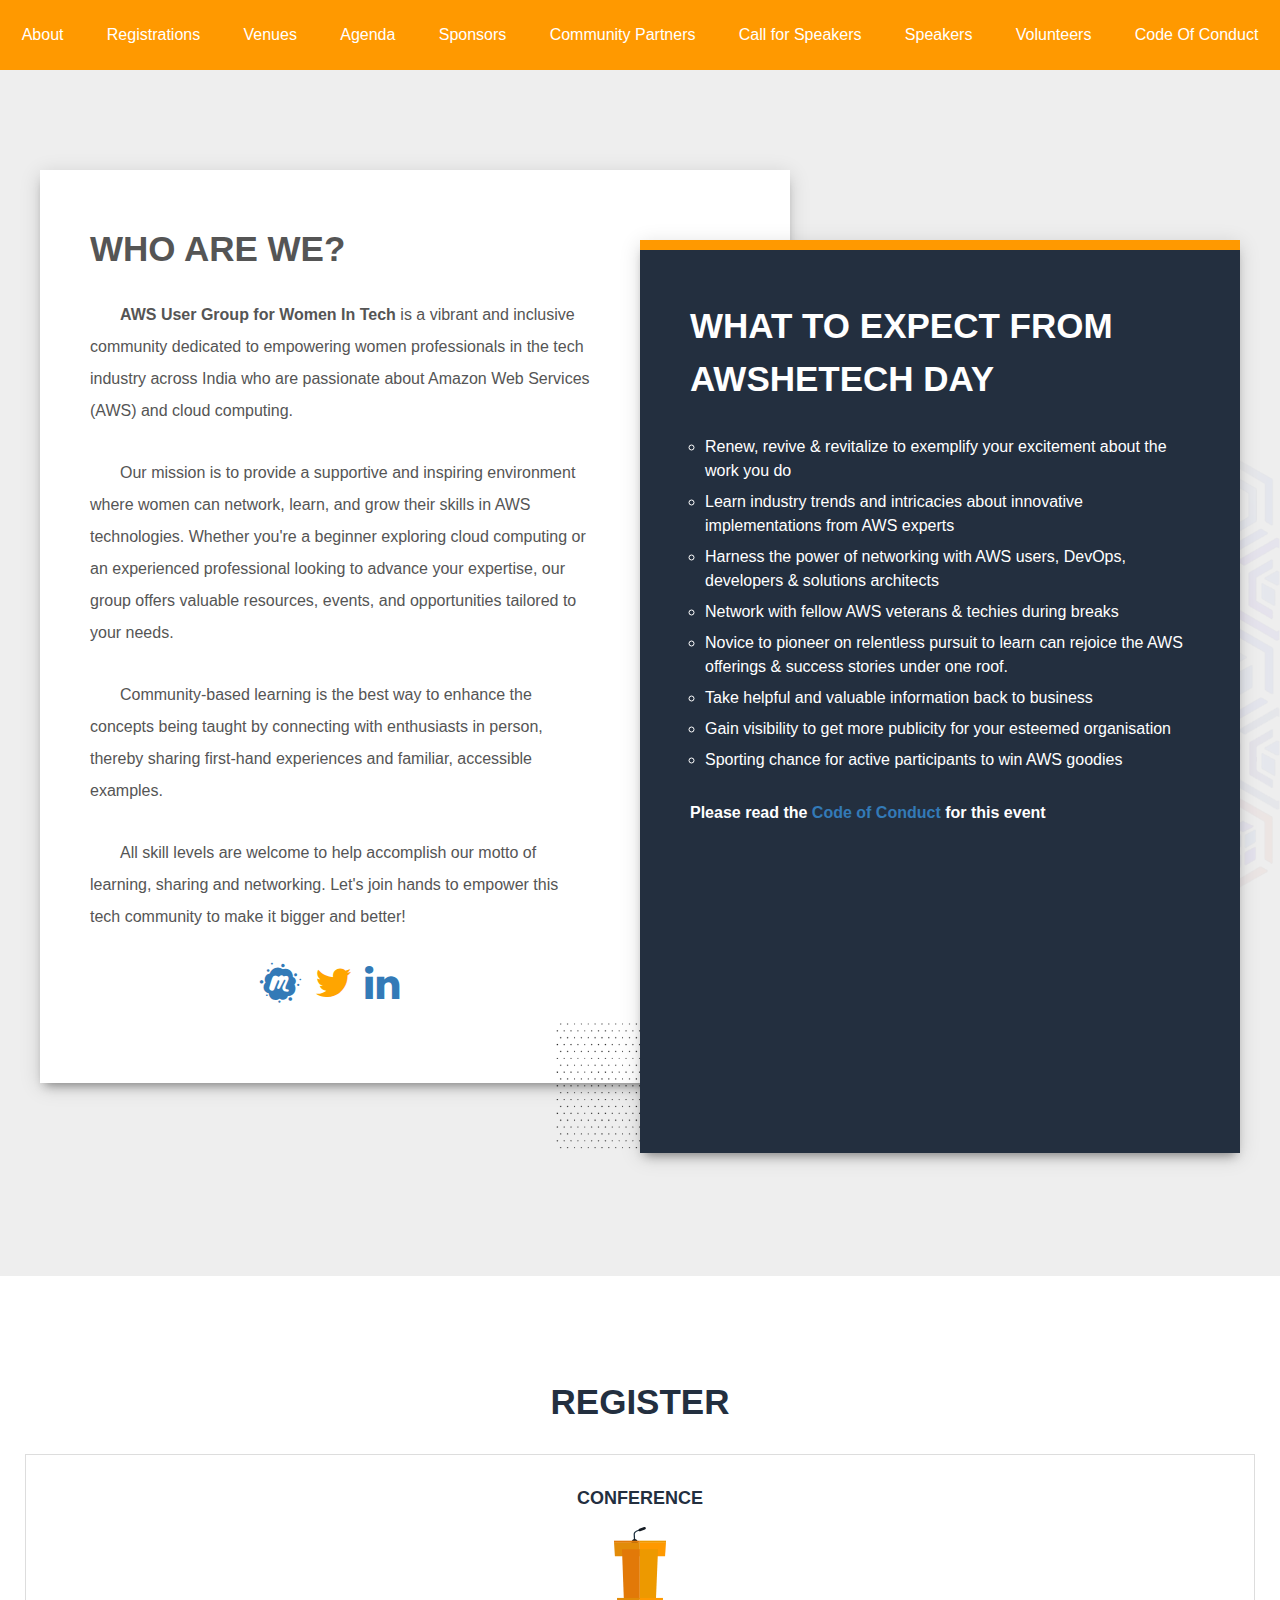
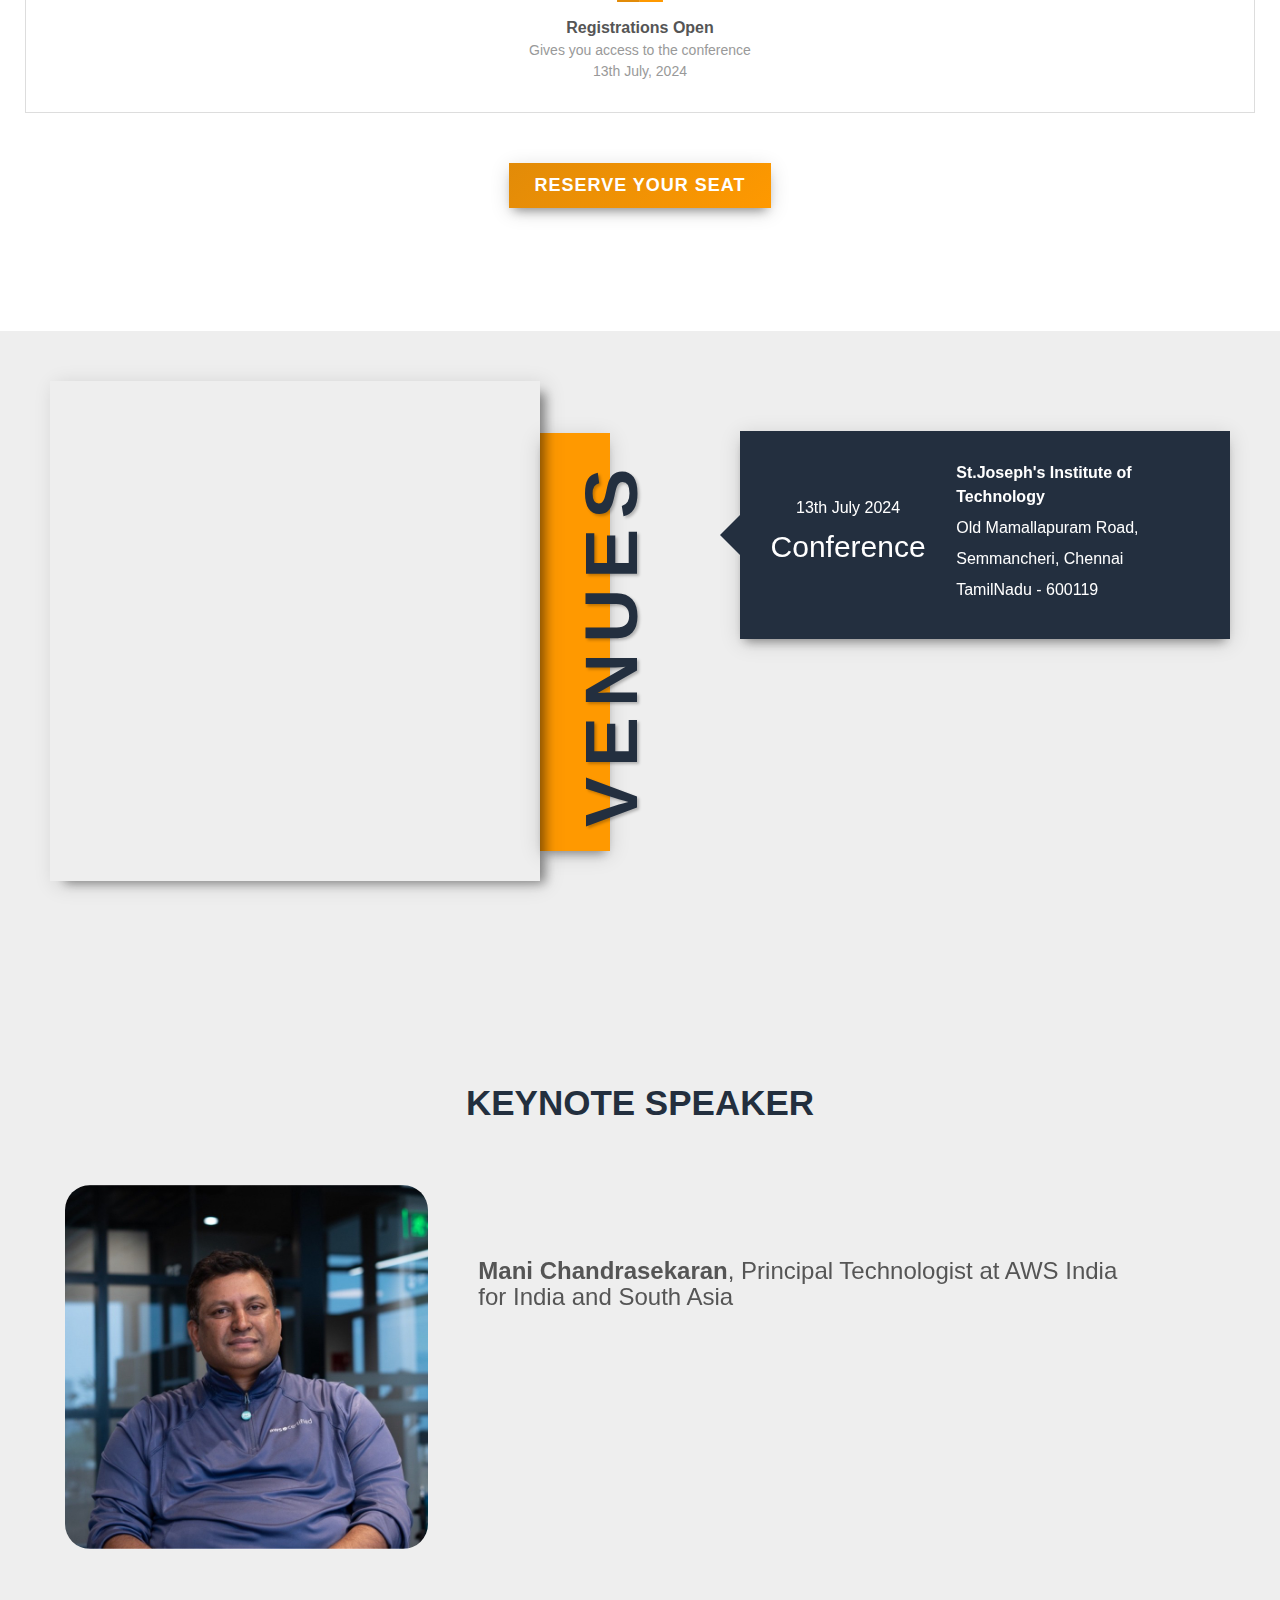
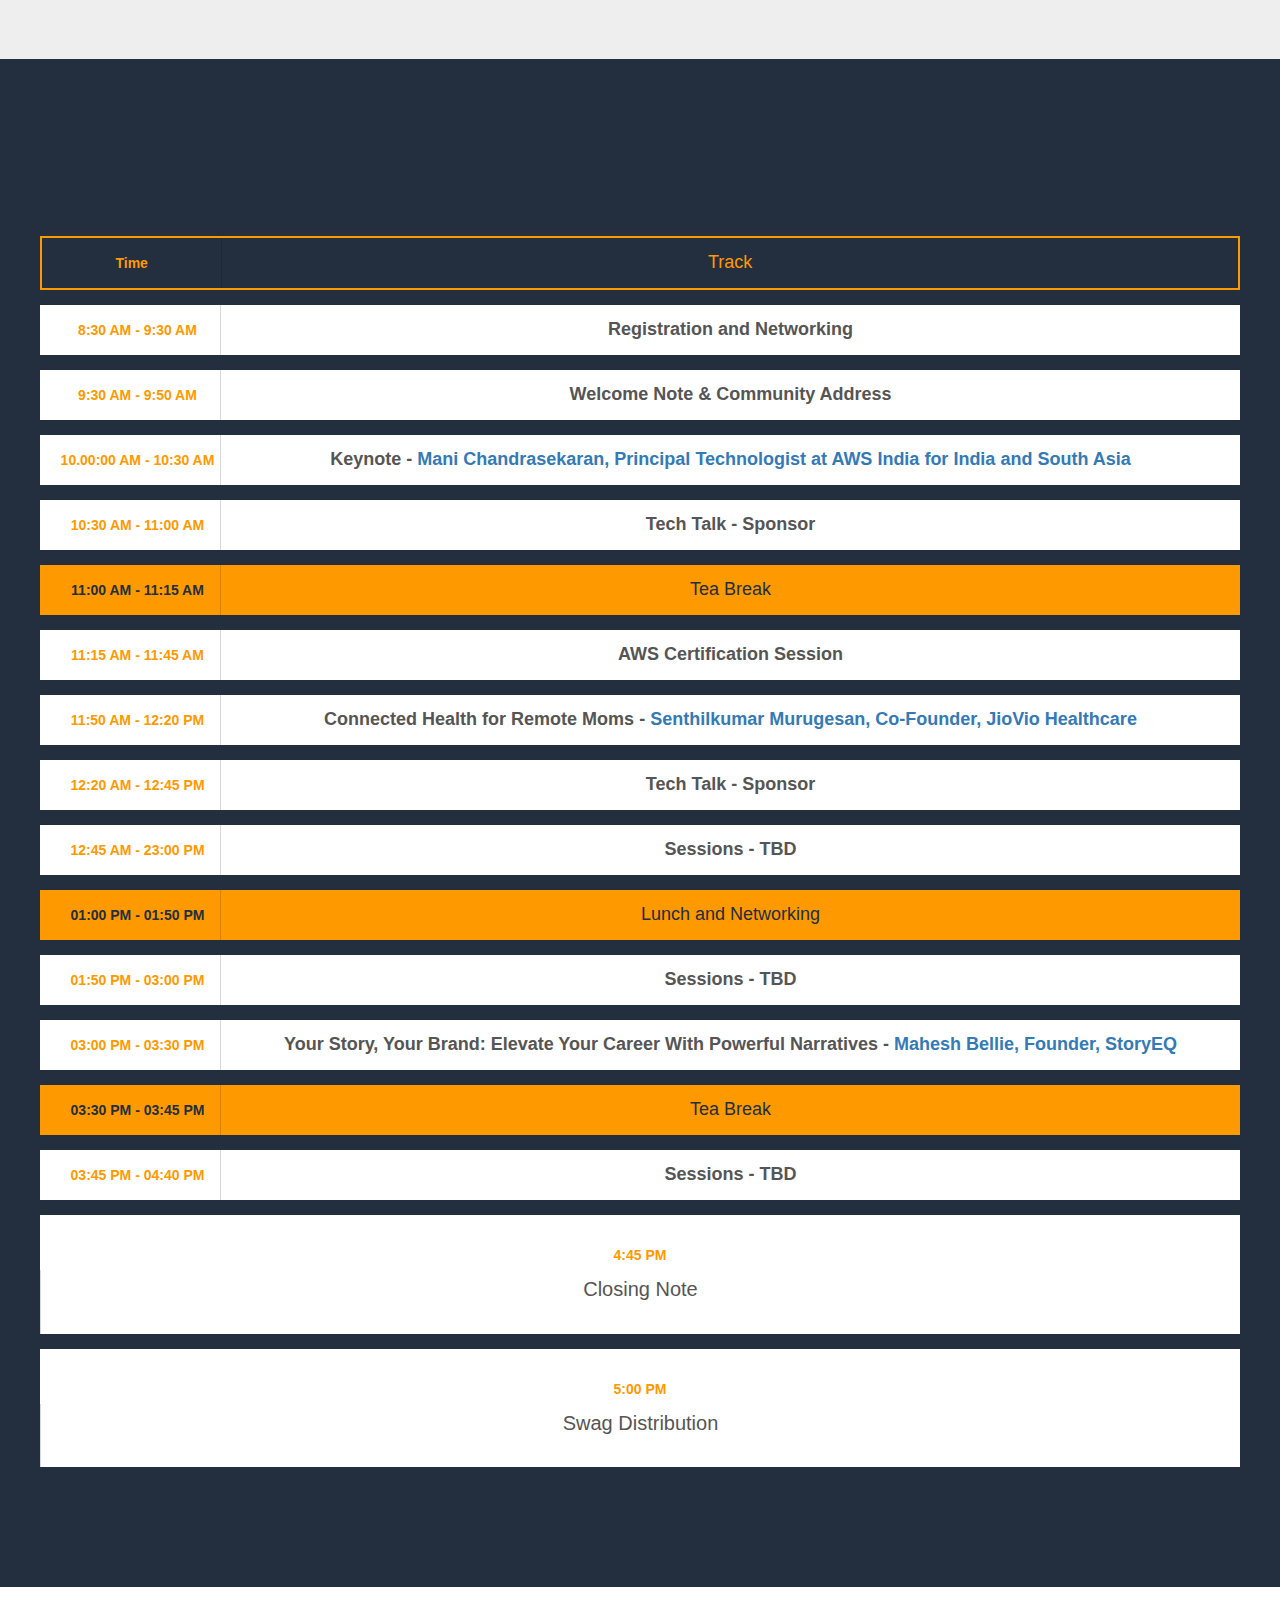
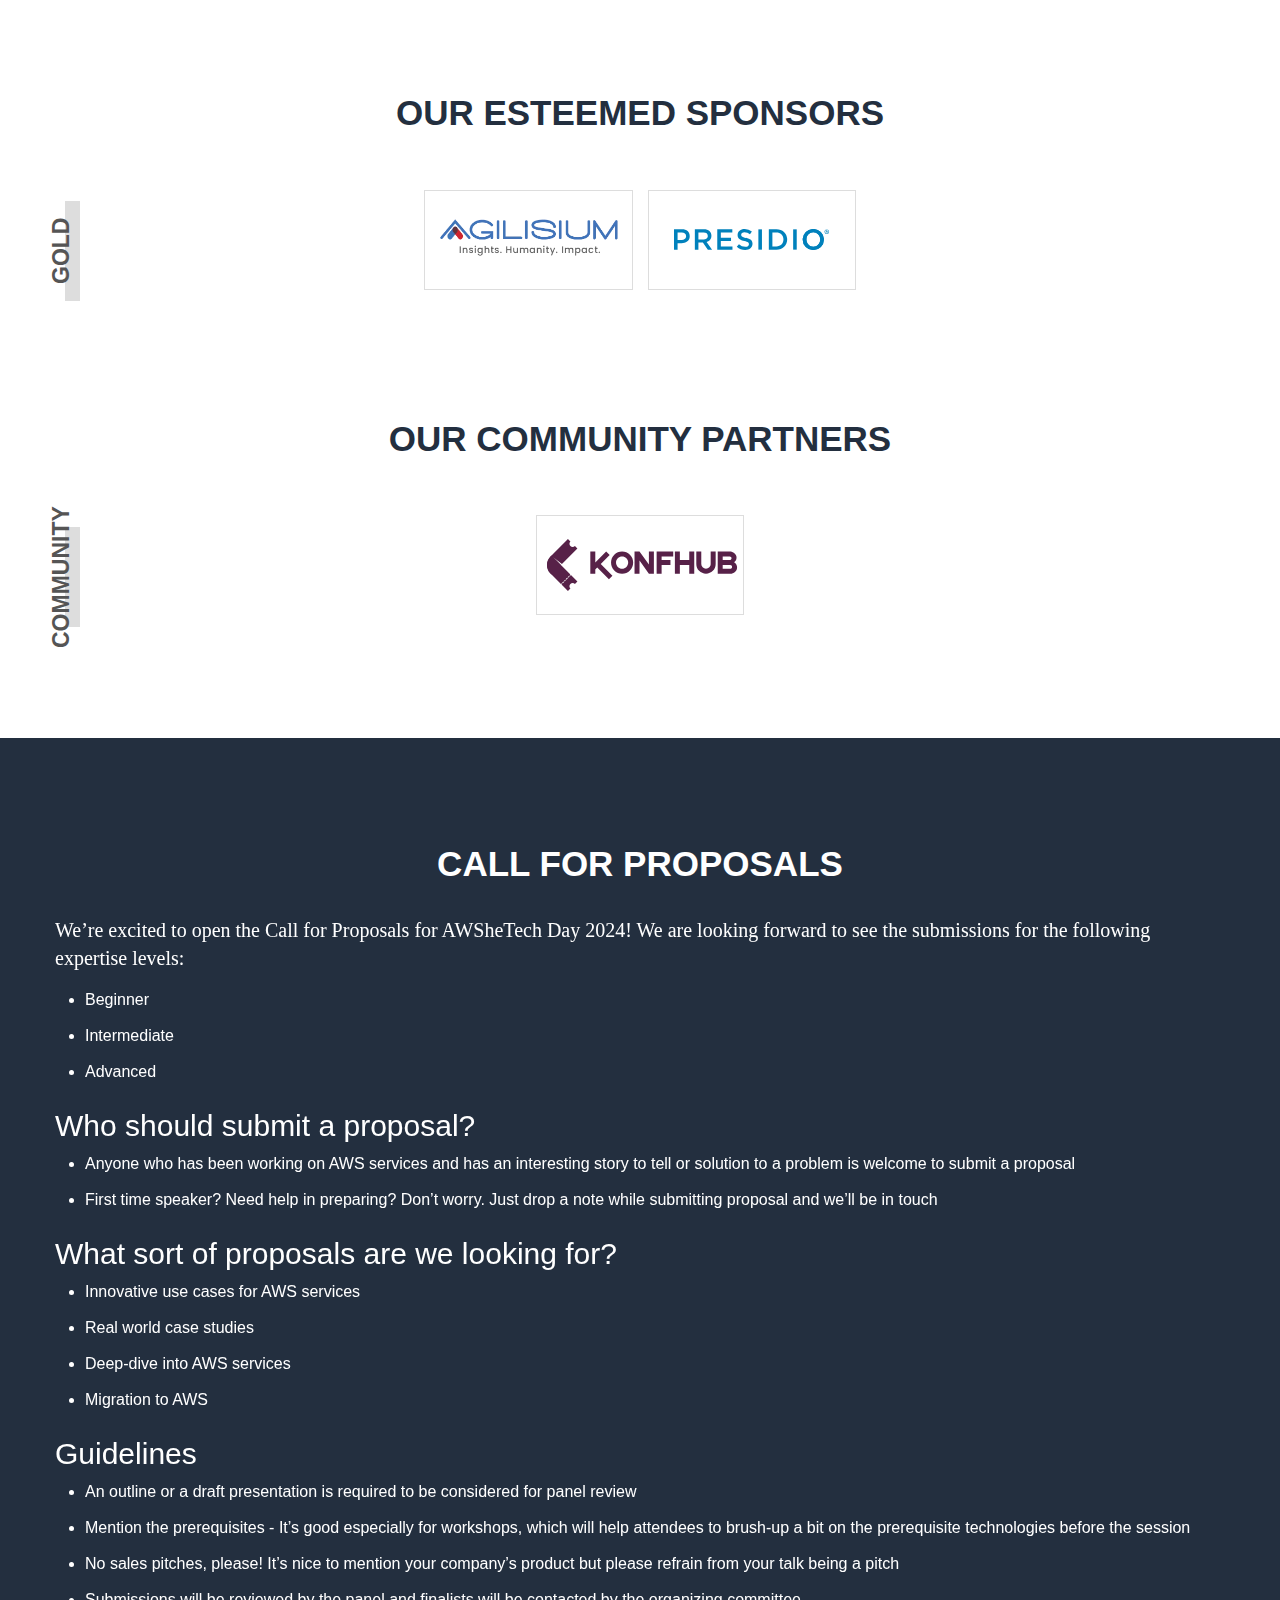
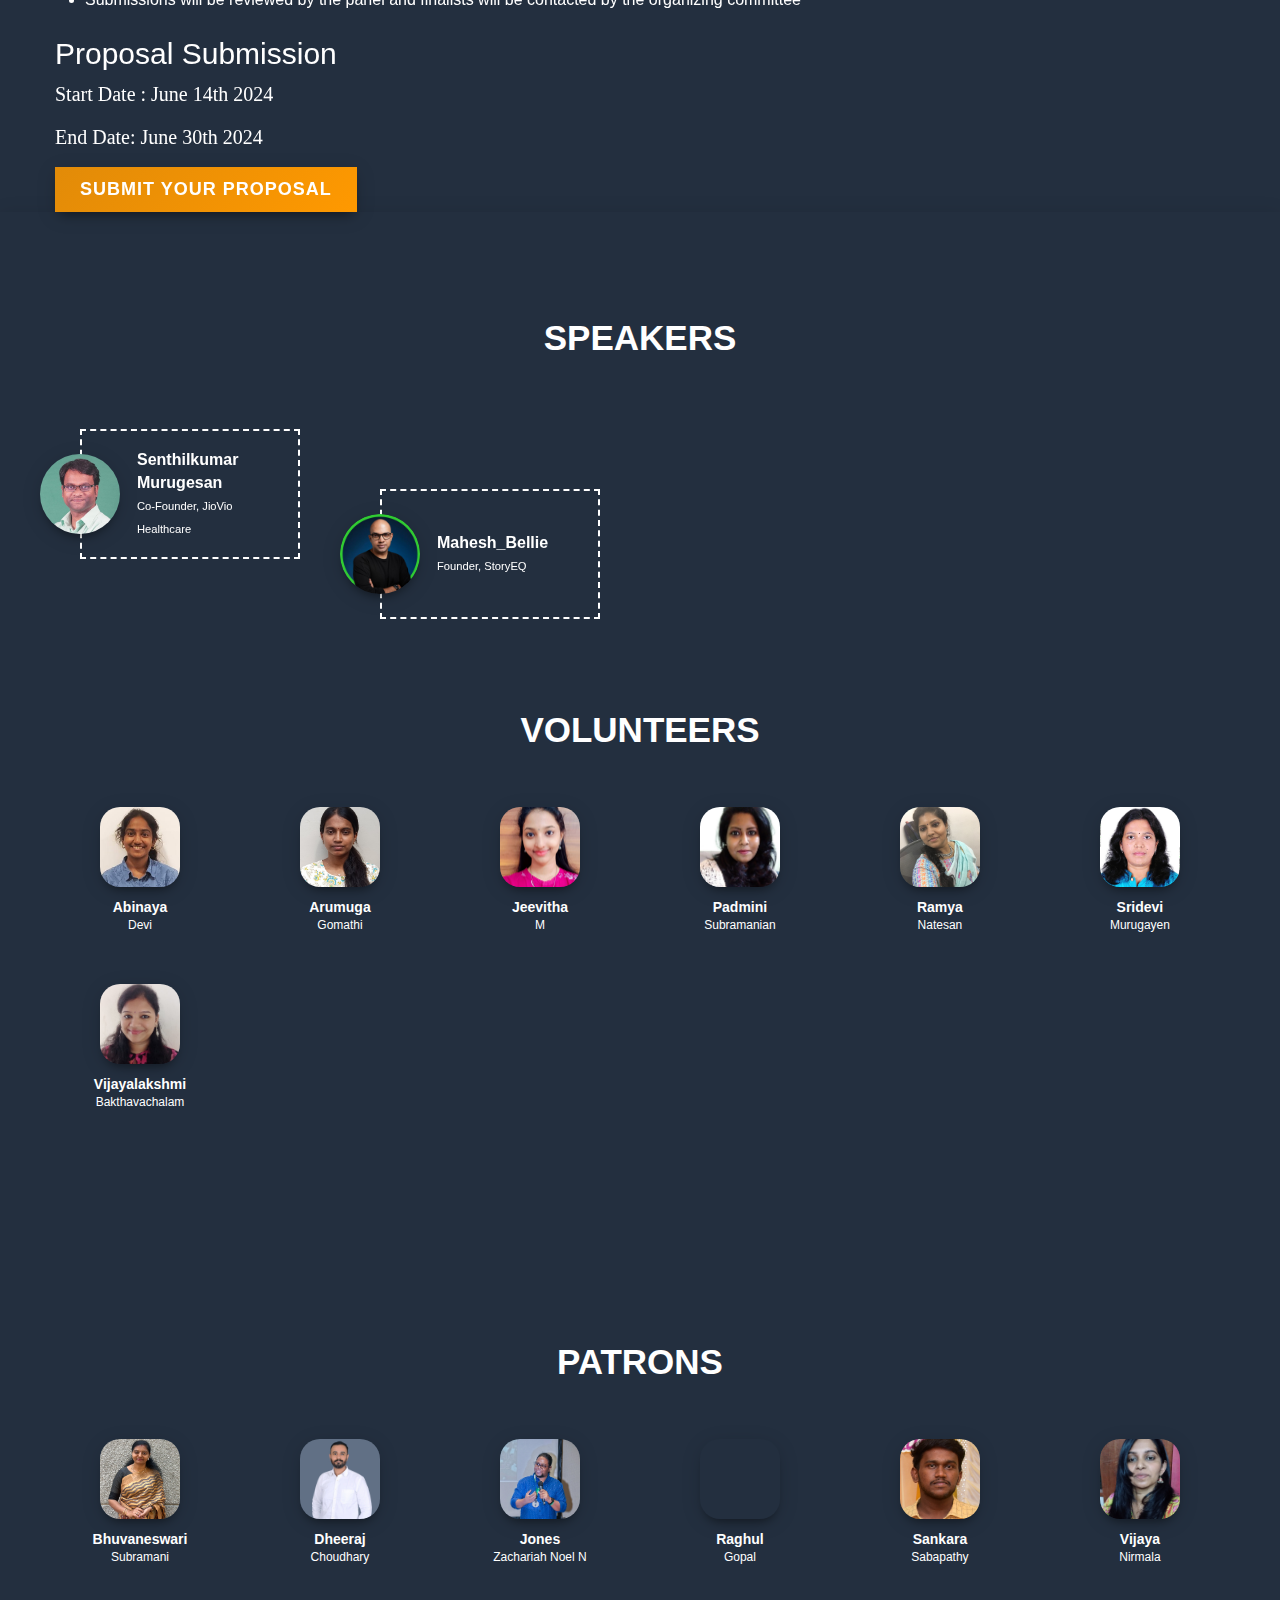
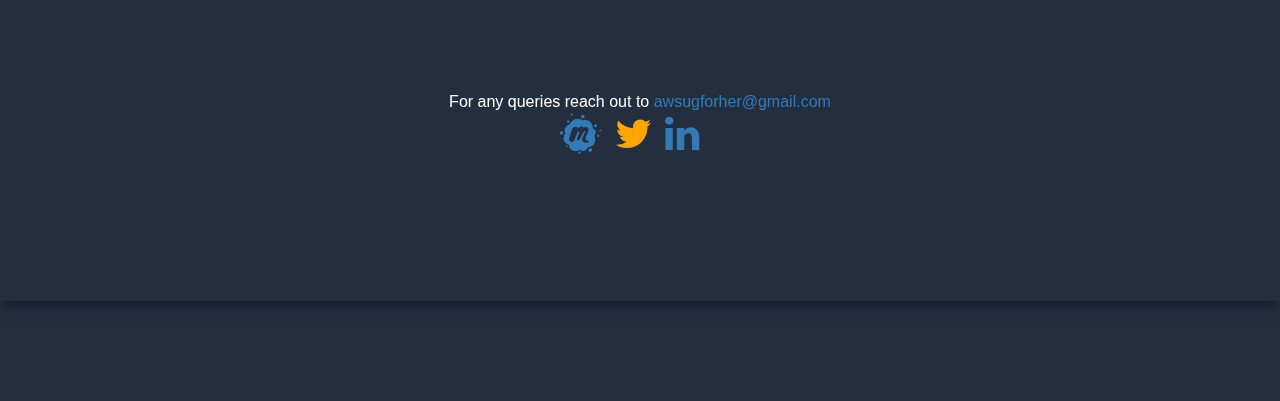
==== commit 52d3adac: "speakers" ====
--- a/index.html
+++ b/index.html
@@ -1099,12 +1099,25 @@
                 <div class="tr">
                   <div class="td idx">
                     <div>
-                      <p>01:50 PM - 03:15 PM</p>
+                      <p>01:50 PM - 03:00 PM</p>
                     </div>
                   </div>
                   <div class="td" colspan="4">
                     <div>
                       <strong> Sessions - TBD <a href="" target="_blank"> </a></strong>
+                    </div>
+                  </div>
+                </div>
+
+                <div class="tr">
+                  <div class="td idx">
+                    <div>
+                      <p>03:00 PM - 03:30 PM</p>
+                    </div>
+                  </div>
+                  <div class="td" colspan="4">
+                    <div>
+                      <strong> Your Story, Your Brand: Elevate Your Career With Powerful Narratives - <a href="https://www.linkedin.com/in/maheshbellie/" target="_blank">Mahesh Bellie, Founder, StoryEQ</a></strong>
                     </div>
                   </div>
                 </div>
@@ -1139,7 +1152,7 @@
                 <div class="tr gap">
                   <div class="td idx">
                     <div>
-                      <p>03:15 PM - 03:30 PM</p>
+                      <p>03:30 PM - 03:45 PM</p>
                     </div>
                   </div>
                   <div class="td" colspan="4">
@@ -1152,7 +1165,7 @@
                  <div class="tr">
                   <div class="td idx">
                     <div>
-                      <p>03:30 PM - 04:40 PM</p>
+                      <p>03:45 PM - 04:40 PM</p>
                     </div>
                   </div>
                   <div class="td" colspan="4">
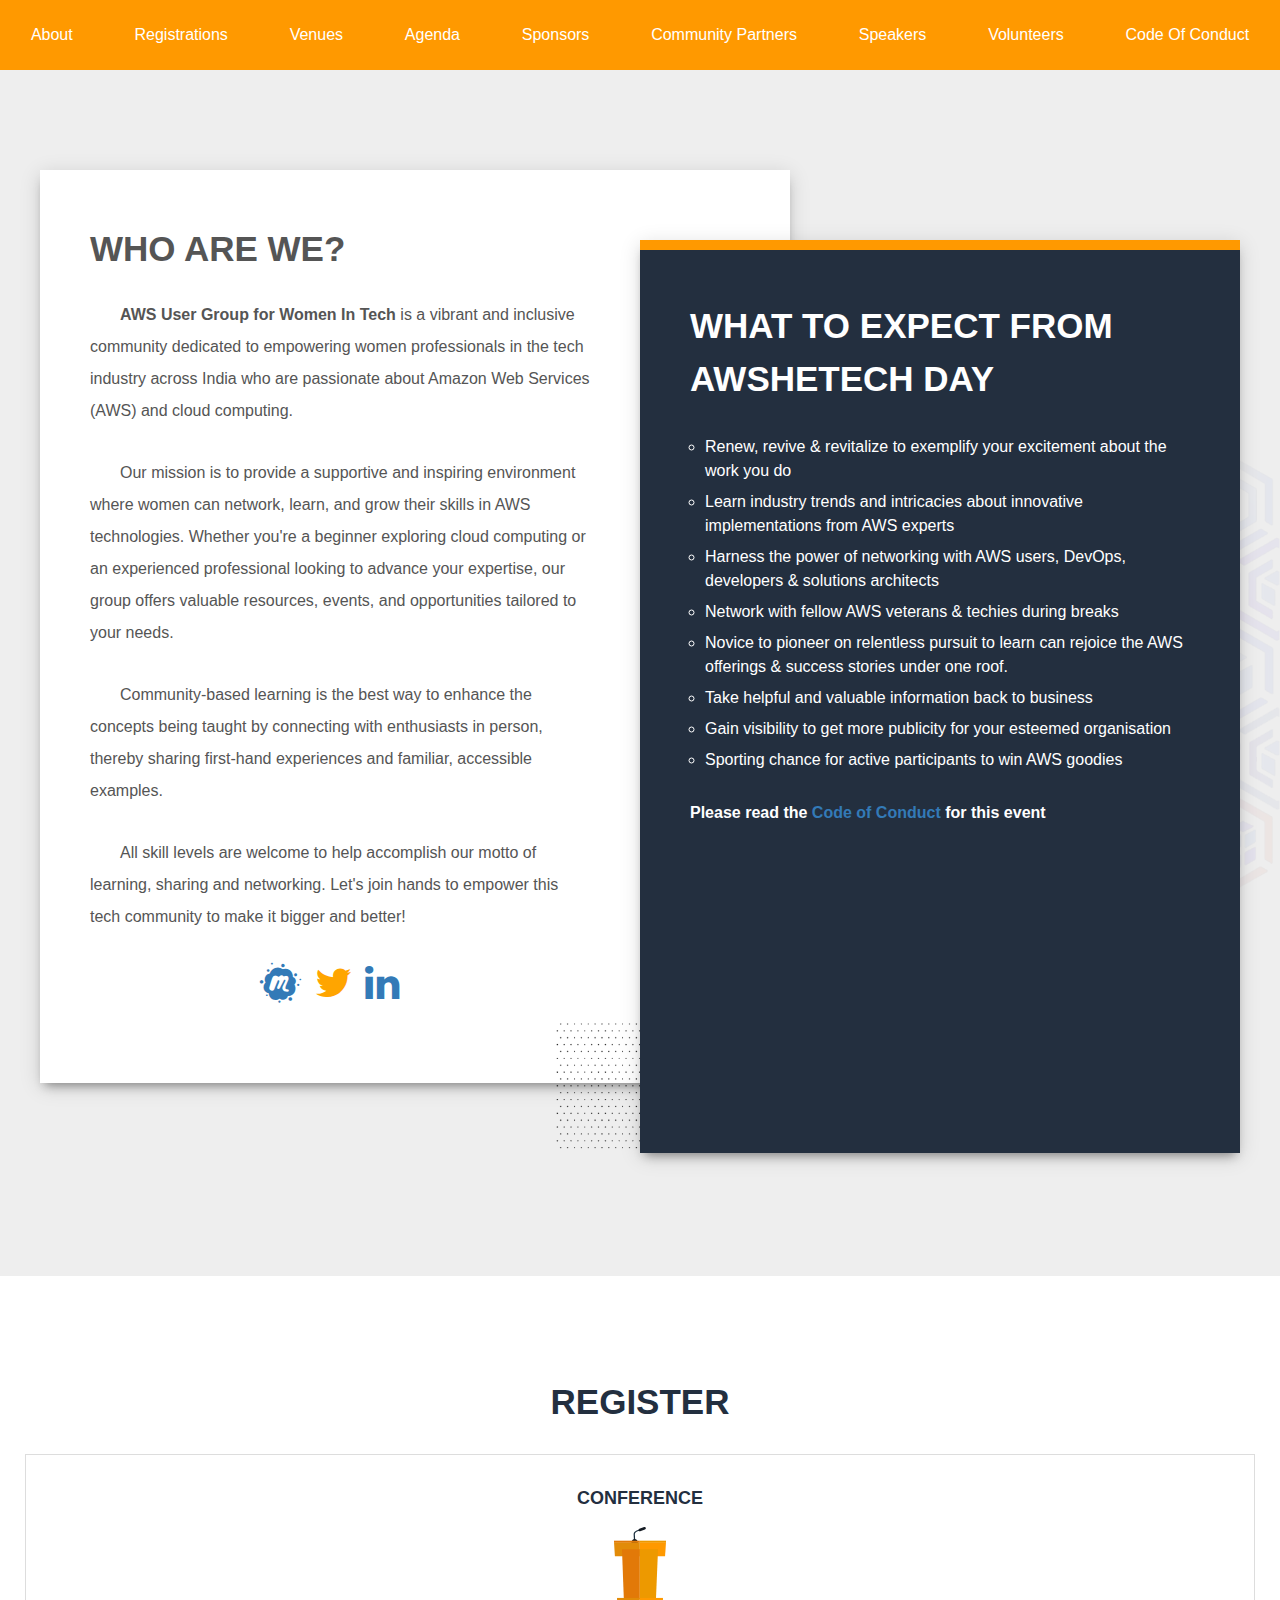
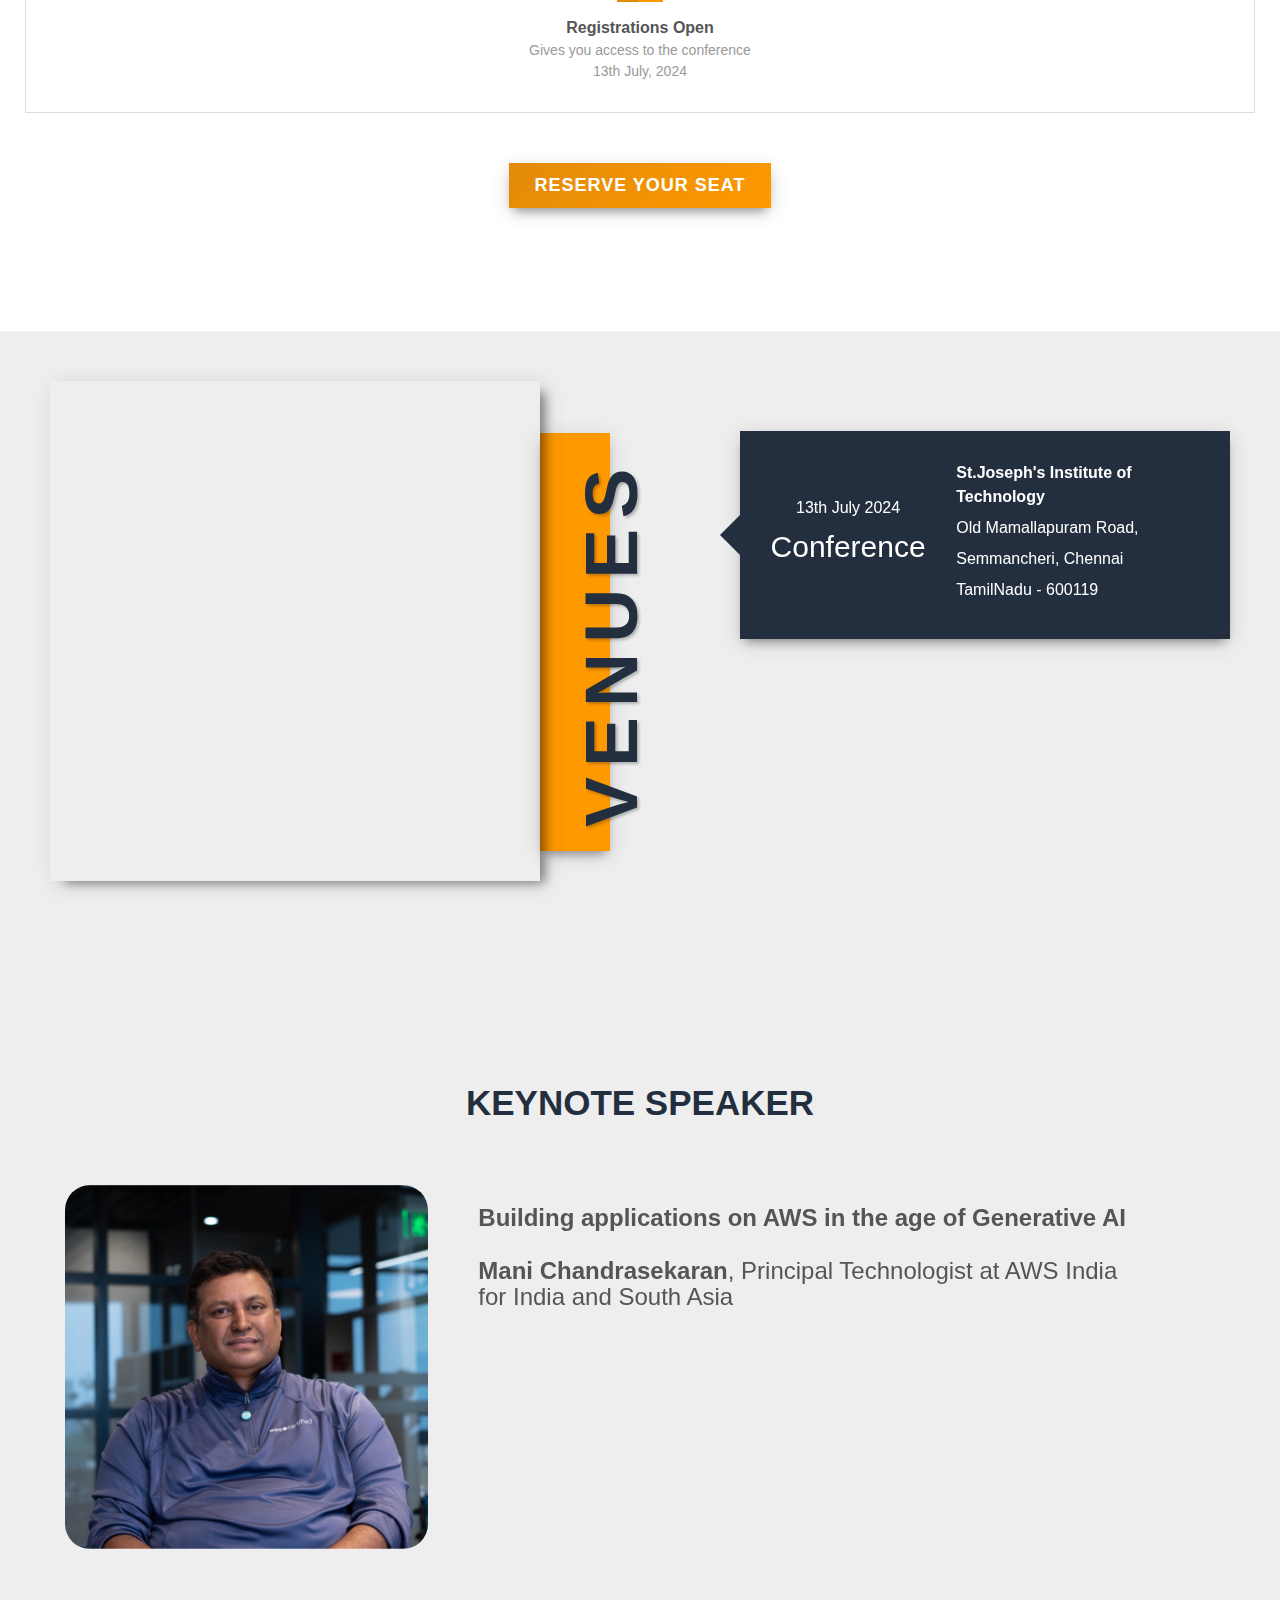
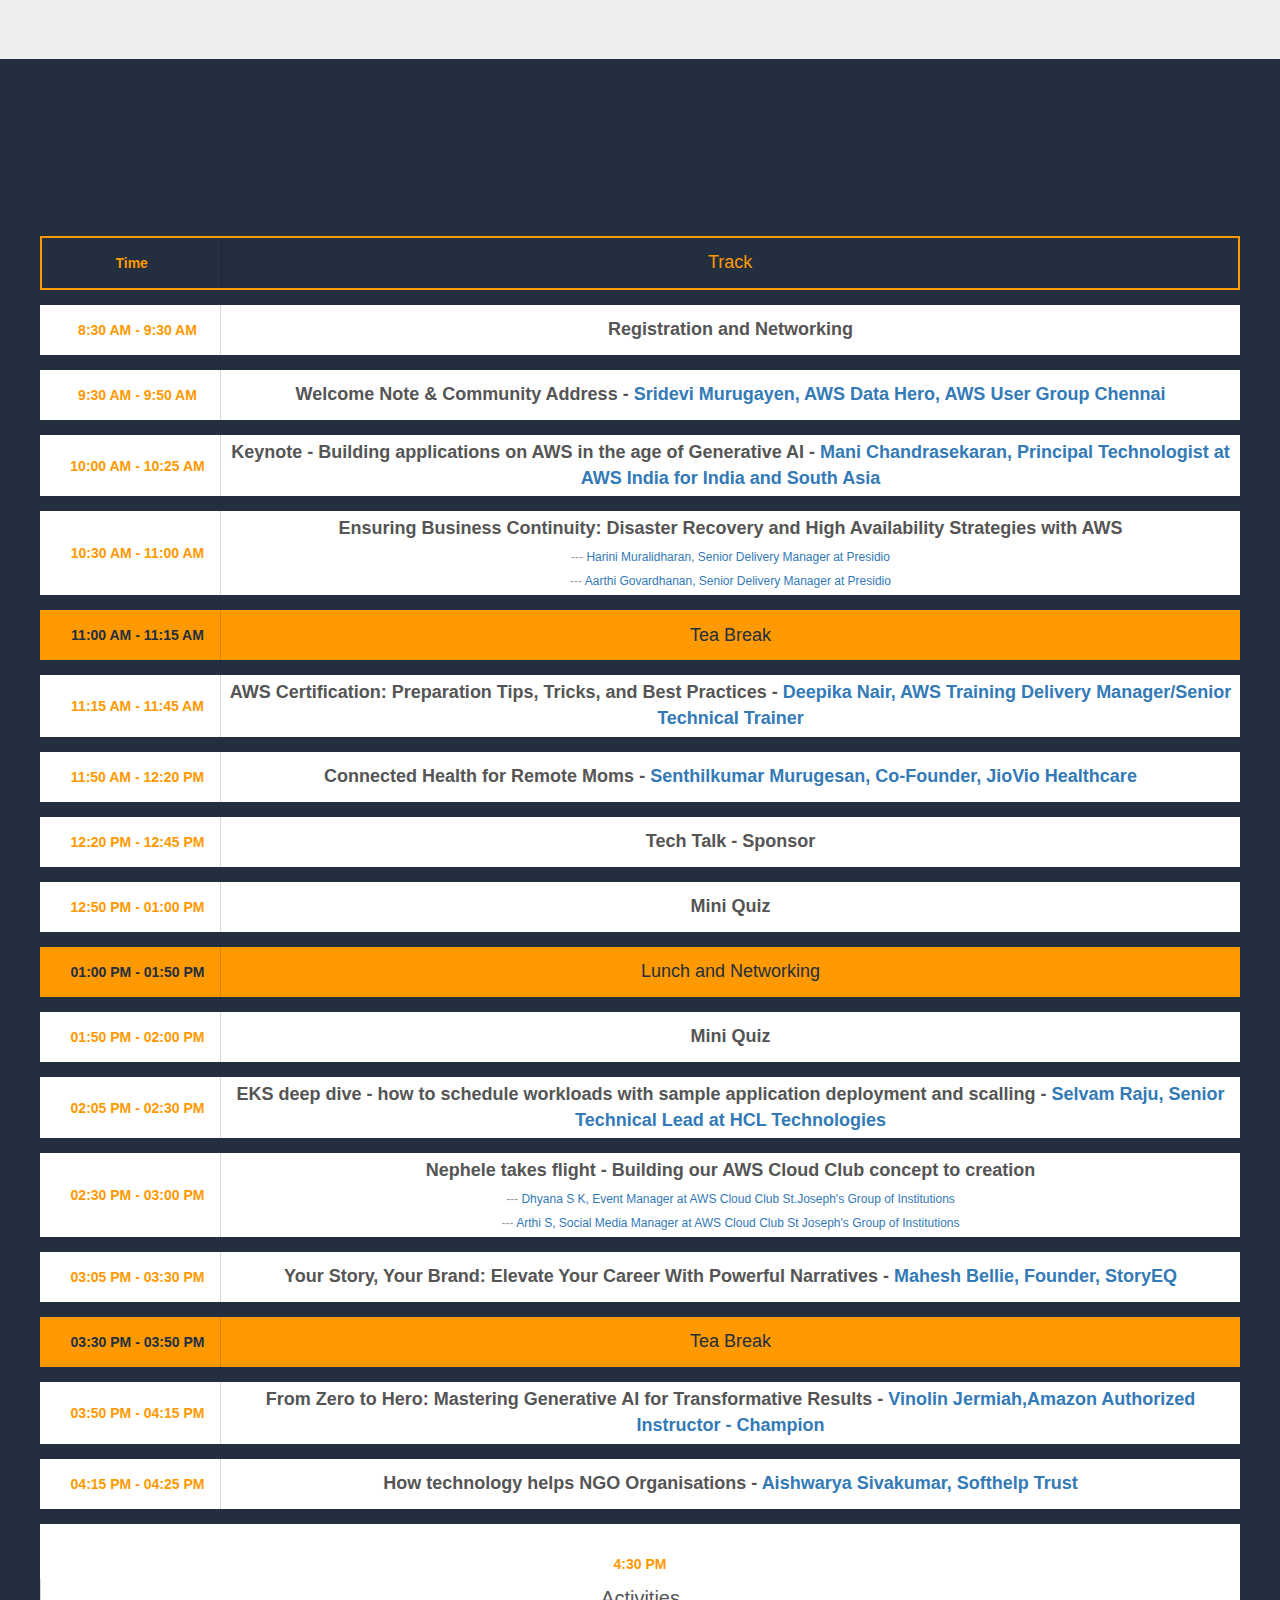
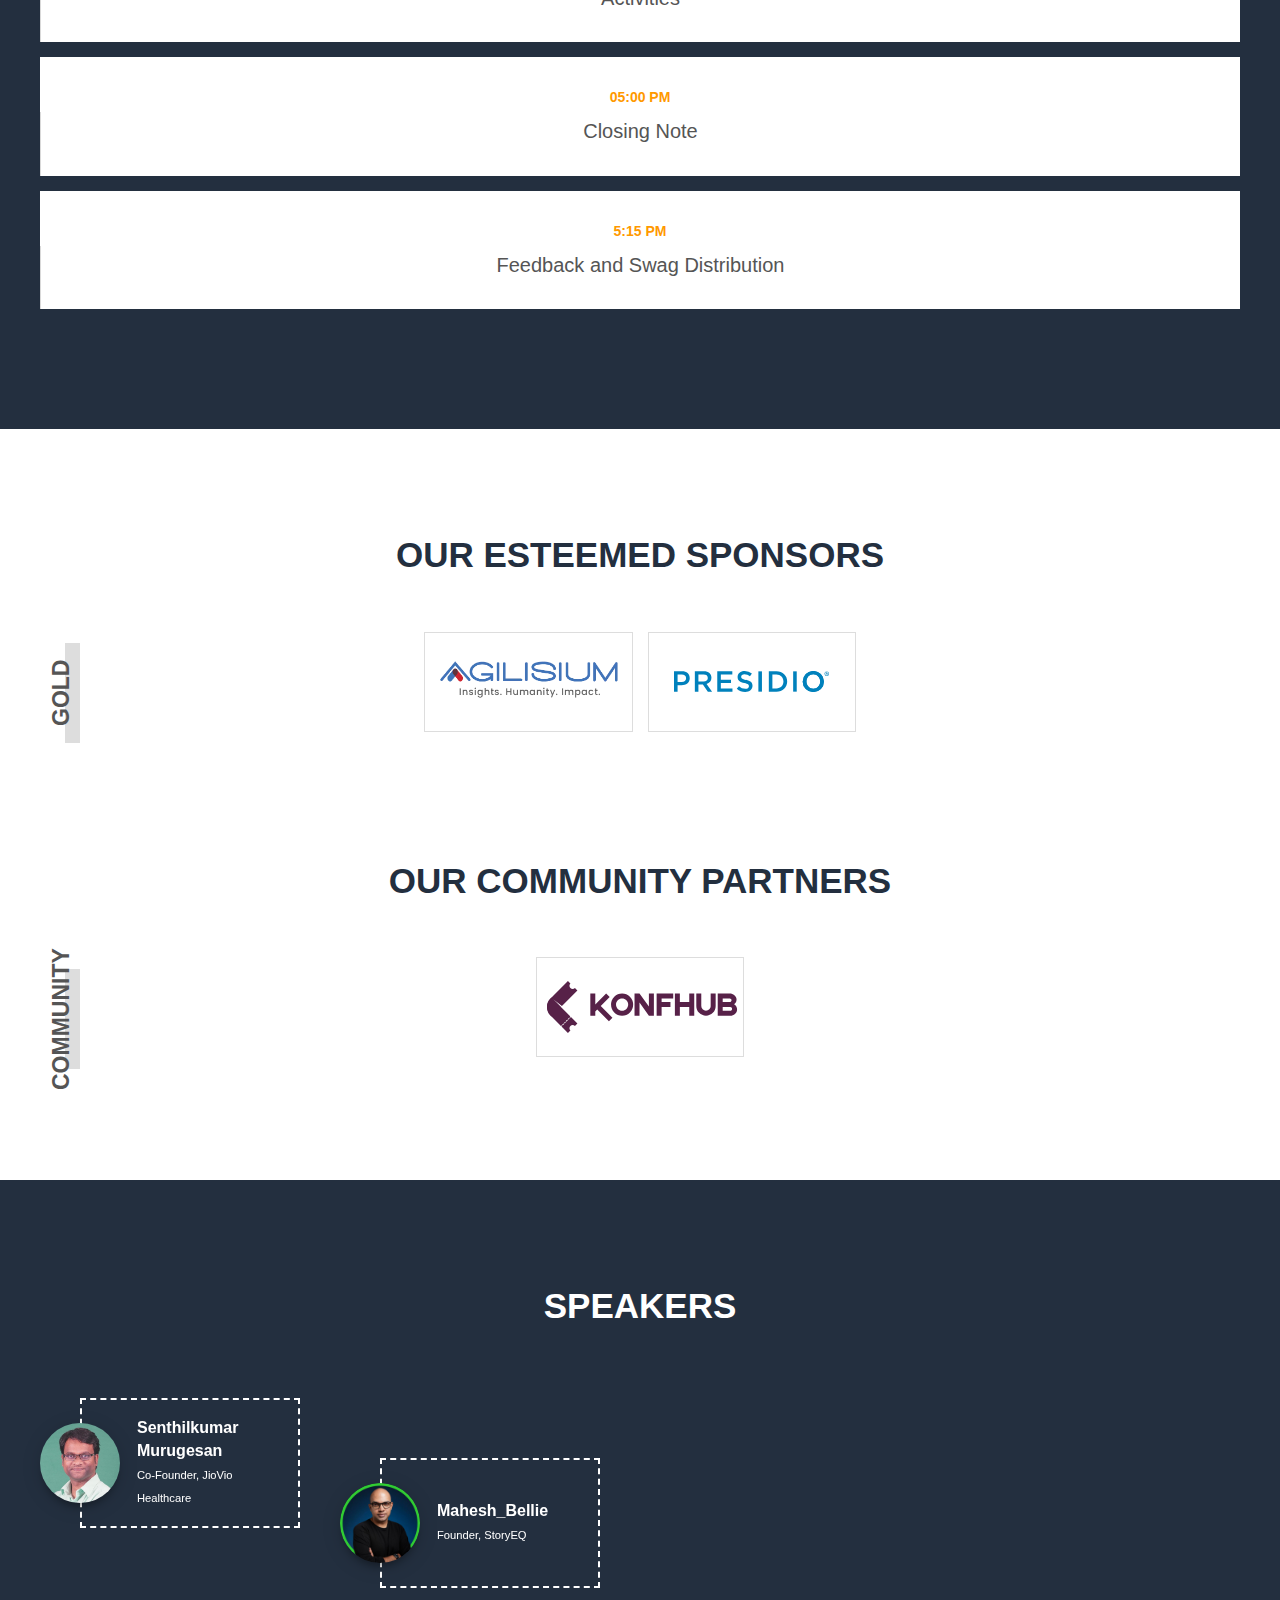
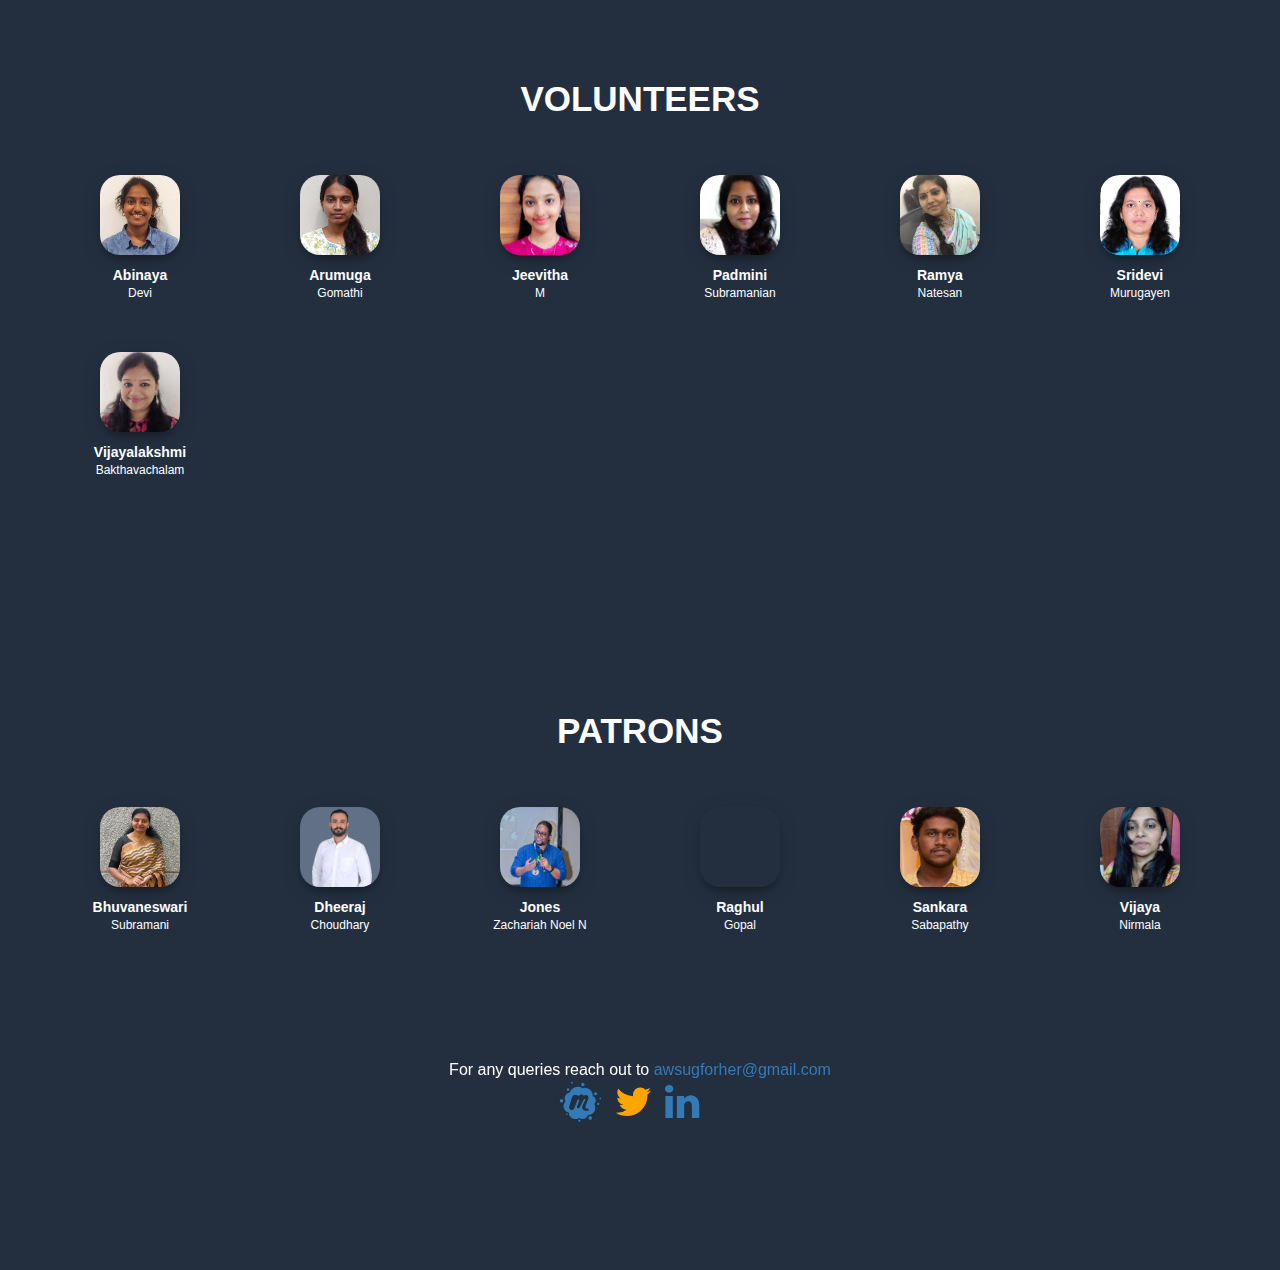
==== commit 4919d5cf: "Merge pull request #13 from sankara-sabapathy/main" ====
--- a/index.html
+++ b/index.html
@@ -195,9 +195,9 @@
             <a href="#communityPartners">Community Partners</a>
           </li>
           
-          <li>
+          <!-- <li>
             <a href="#callforspeakers">Call for Speakers</a>
-          </li>
+          </li> -->
 
           <li>
             <a href="#speakers">Speakers</a>
@@ -814,7 +814,7 @@
 						</div>
             <div class="col-md-7 col-sm-12">
 							<div class="my-5">
-                <h3 style="color: #555;"><strong> </strong>
+                <h3 style="color: #555;"><strong> Building applications on AWS in the age of Generative AI </strong>
                   <br> <br> <strong>Mani Chandrasekaran</strong>, Principal Technologist at AWS India for India and South Asia</h3>
               </div>
 							<p class=" text-justify" style="color: #555; margin-top:25px">
@@ -869,7 +869,7 @@
                   </div>
                   <div class="td" colspan="4">
                     <div>
-                      <strong>Welcome Note & Community Address</strong>
+                      <strong>Welcome Note & Community Address - <a href="https://www.linkedin.com/in/sridevi-murugayen/" target="_blank">Sridevi Murugayen, AWS Data Hero, AWS User Group Chennai</a></strong>
                     </div>
                   </div>
                 </div>
@@ -877,12 +877,12 @@
                 <div class="tr ">
                   <div class="td idx">
                     <div>
-                      <p>10.00:00 AM - 10:30 AM</p>
-                    </div>
-                  </div>
-                  <div class="td" colspan="4">
-                    <div>
-                      <strong> Keynote - <a href="" target="_blank">Mani Chandrasekaran, Principal Technologist at AWS India for India and South Asia</a></strong>
+                      <p>10:00 AM - 10:25 AM</p>
+                    </div>
+                  </div>
+                  <div class="td" colspan="4">
+                    <div>
+                      <strong> Keynote - Building applications on AWS in the age of Generative AI - <a href="https://www.linkedin.com/in/cmanikandan/" target="_blank">Mani Chandrasekaran, Principal Technologist at AWS India for India and South Asia</a></strong>
                     </div>
                   </div>
                 </div>
@@ -895,7 +895,9 @@
                   </div>
                   <div class="td" colspan="4">
                     <div>
-                      <strong> Tech Talk - Sponsor <a href="" target="_blank"> </a></strong>
+                      <p><strong> Ensuring Business Continuity: Disaster Recovery and High Availability Strategies with AWS </strong></p>
+                      <p><a href="https://www.linkedin.com/in/harini-muralidharan/" target="_blank">Harini Muralidharan, Senior Delivery Manager at Presidio</a></p>
+                      <p><a href="https://www.linkedin.com/in/aarthi-govardhanan/" target="_blank">Aarthi Govardhanan, Senior Delivery Manager at Presidio</a></p>
                     </div>
                   </div>
                 </div>
@@ -921,7 +923,8 @@
                   </div>
                   <div class="td" colspan="4">
                     <div>
-                      <strong> AWS Certification Session <a href="" target="_blank"> </a></strong>
+                      <strong> AWS Certification: Preparation Tips, Tricks, and Best Practices - <a href="https://www.linkedin.com/in/deepikanair-aws/" target="_blank">Deepika Nair, AWS 
+                        Training Delivery Manager/Senior Technical Trainer</a></strong>
                     </div>
                   </div>
                 </div>
@@ -942,7 +945,7 @@
                 <div class="tr ">
                   <div class="td idx">
                     <div>
-                      <p>12:20 AM - 12:45 PM</p>
+                      <p>12:20 PM - 12:45 PM</p>
                     </div>
                   </div>
                   <div class="td" colspan="4">
@@ -955,12 +958,12 @@
                 <div class="tr ">
                   <div class="td idx">
                     <div>
-                      <p>12:45 AM - 23:00 PM</p>
-                    </div>
-                  </div>
-                  <div class="td" colspan="4">
-                    <div>
-                      <strong> Sessions - TBD <a href="" target="_blank"> </a></strong>
+                      <p>12:50 PM - 01:00 PM</p>
+                    </div>
+                  </div>
+                  <div class="td" colspan="4">
+                    <div>
+                      <strong> Mini Quiz <a href="" target="_blank"> </a></strong>
                     </div>
                   </div>
                 </div>
@@ -1096,15 +1099,28 @@
                   </div>
                 </div>
 
+                <div class="tr ">
+                  <div class="td idx">
+                    <div>
+                      <p>01:50 PM - 02:00 PM</p>
+                    </div>
+                  </div>
+                  <div class="td" colspan="4">
+                    <div>
+                      <strong> Mini Quiz <a href="" target="_blank"> </a></strong>
+                    </div>
+                  </div>
+                </div>
+
                 <div class="tr">
                   <div class="td idx">
                     <div>
-                      <p>01:50 PM - 03:00 PM</p>
-                    </div>
-                  </div>
-                  <div class="td" colspan="4">
-                    <div>
-                      <strong> Sessions - TBD <a href="" target="_blank"> </a></strong>
+                      <p>02:05 PM - 02:30 PM</p>
+                    </div>
+                  </div>
+                  <div class="td" colspan="4">
+                    <div>
+                      <strong> EKS deep dive - how to schedule workloads with sample application deployment and scalling - <a href="linkedin.com/in/selvamraju007" target="_blank">Selvam Raju, Senior Technical Lead at HCL Technologies</a></strong>
                     </div>
                   </div>
                 </div>
@@ -1112,7 +1128,22 @@
                 <div class="tr">
                   <div class="td idx">
                     <div>
-                      <p>03:00 PM - 03:30 PM</p>
+                      <p>02:30 PM - 03:00 PM</p>
+                    </div>
+                  </div>
+                  <div class="td" colspan="4">
+                    <div>
+                      <p><strong> Nephele takes flight - Building our AWS Cloud Club concept to creation </strong></p>
+                      <p><a href="https://www.linkedin.com/in/dhyana-suresh-a7564a256" target="_blank">Dhyana S K, Event Manager at AWS Cloud Club St.Joseph's Group of Institutions</a></p>
+                      <p><a href="https://www.linkedin.com/in/arthi-suresh-s210" target="_blank">Arthi S, Social Media Manager at AWS Cloud Club St Joseph's Group of Institutions</a></p>
+                    </div>
+                  </div>
+                </div>
+
+                <div class="tr">
+                  <div class="td idx">
+                    <div>
+                      <p>03:05 PM - 03:30 PM</p>
                     </div>
                   </div>
                   <div class="td" colspan="4">
@@ -1152,7 +1183,7 @@
                 <div class="tr gap">
                   <div class="td idx">
                     <div>
-                      <p>03:30 PM - 03:45 PM</p>
+                      <p>03:30 PM - 03:50 PM</p>
                     </div>
                   </div>
                   <div class="td" colspan="4">
@@ -1165,12 +1196,25 @@
                  <div class="tr">
                   <div class="td idx">
                     <div>
-                      <p>03:45 PM - 04:40 PM</p>
-                    </div>
-                  </div>
-                  <div class="td" colspan="4">
-                    <div>
-                      <strong> Sessions - TBD <a href="" target="_blank"> </a></strong>
+                      <p>03:50 PM - 04:15 PM</p>
+                    </div>
+                  </div>
+                  <div class="td" colspan="4">
+                    <div>
+                      <strong> From Zero to Hero: Mastering Generative AI for Transformative Results - <a href="http://linkedin.com/in/vinolinjermiah/" target="_blank">Vinolin Jermiah,Amazon Authorized Instructor - Champion</a></strong>
+                    </div>
+                  </div>
+                </div>
+
+                <div class="tr">
+                  <div class="td idx">
+                    <div>
+                      <p>04:15 PM - 04:25 PM</p>
+                    </div>
+                  </div>
+                  <div class="td" colspan="4">
+                    <div>
+                      <strong> How technology helps NGO Organisations - <a href="http://linkedin.com/in/sivakumaraishwarya" target="_blank">Aishwarya Sivakumar, Softhelp Trust</a></strong>
                     </div>
                   </div>
                 </div>
@@ -1206,7 +1250,20 @@
                 <div class="tr last">
                   <div class="td idx">
                     <div>
-                      <p>4:45 PM</p>
+                      <p>4:30 PM</p>
+                    </div>
+                  </div>
+                  <div class="td" colspan="4">
+                    <div>
+                      <p>Activities</p>
+                    </div>
+                  </div>
+                </div>
+
+                <div class="tr last">
+                  <div class="td idx">
+                    <div>
+                      <p>05:00 PM</p>
                     </div>
                   </div>
                   <div class="td" colspan="4">
@@ -1219,12 +1276,12 @@
                 <div class="tr last">
                   <div class="td idx">
                     <div>
-                      <p>5:00 PM</p>
-                    </div>
-                  </div>
-                  <div class="td" colspan="4">
-                    <div>
-                      <p>Swag Distribution</p>
+                      <p>5:15 PM</p>
+                    </div>
+                  </div>
+                  <div class="td" colspan="4">
+                    <div>
+                      <p>Feedback and Swag Distribution</p>
                     </div>
                   </div>
                 </div>
@@ -1358,7 +1415,7 @@
       </div>
     </div>
 
-    <div class="section-8" id="callforspeakers">
+    <!-- <div class="section-8" id="callforspeakers">
       <div class="container">
         <div class="speakers">
           <h4 class="main-heading-ttl text-center">Call for Proposals</h4>
@@ -1425,7 +1482,7 @@
           </div>
         </div>
       </div>
-    </div>
+    </div> -->
 
     <div class="section-8" id="speakers">
       <div class="container">
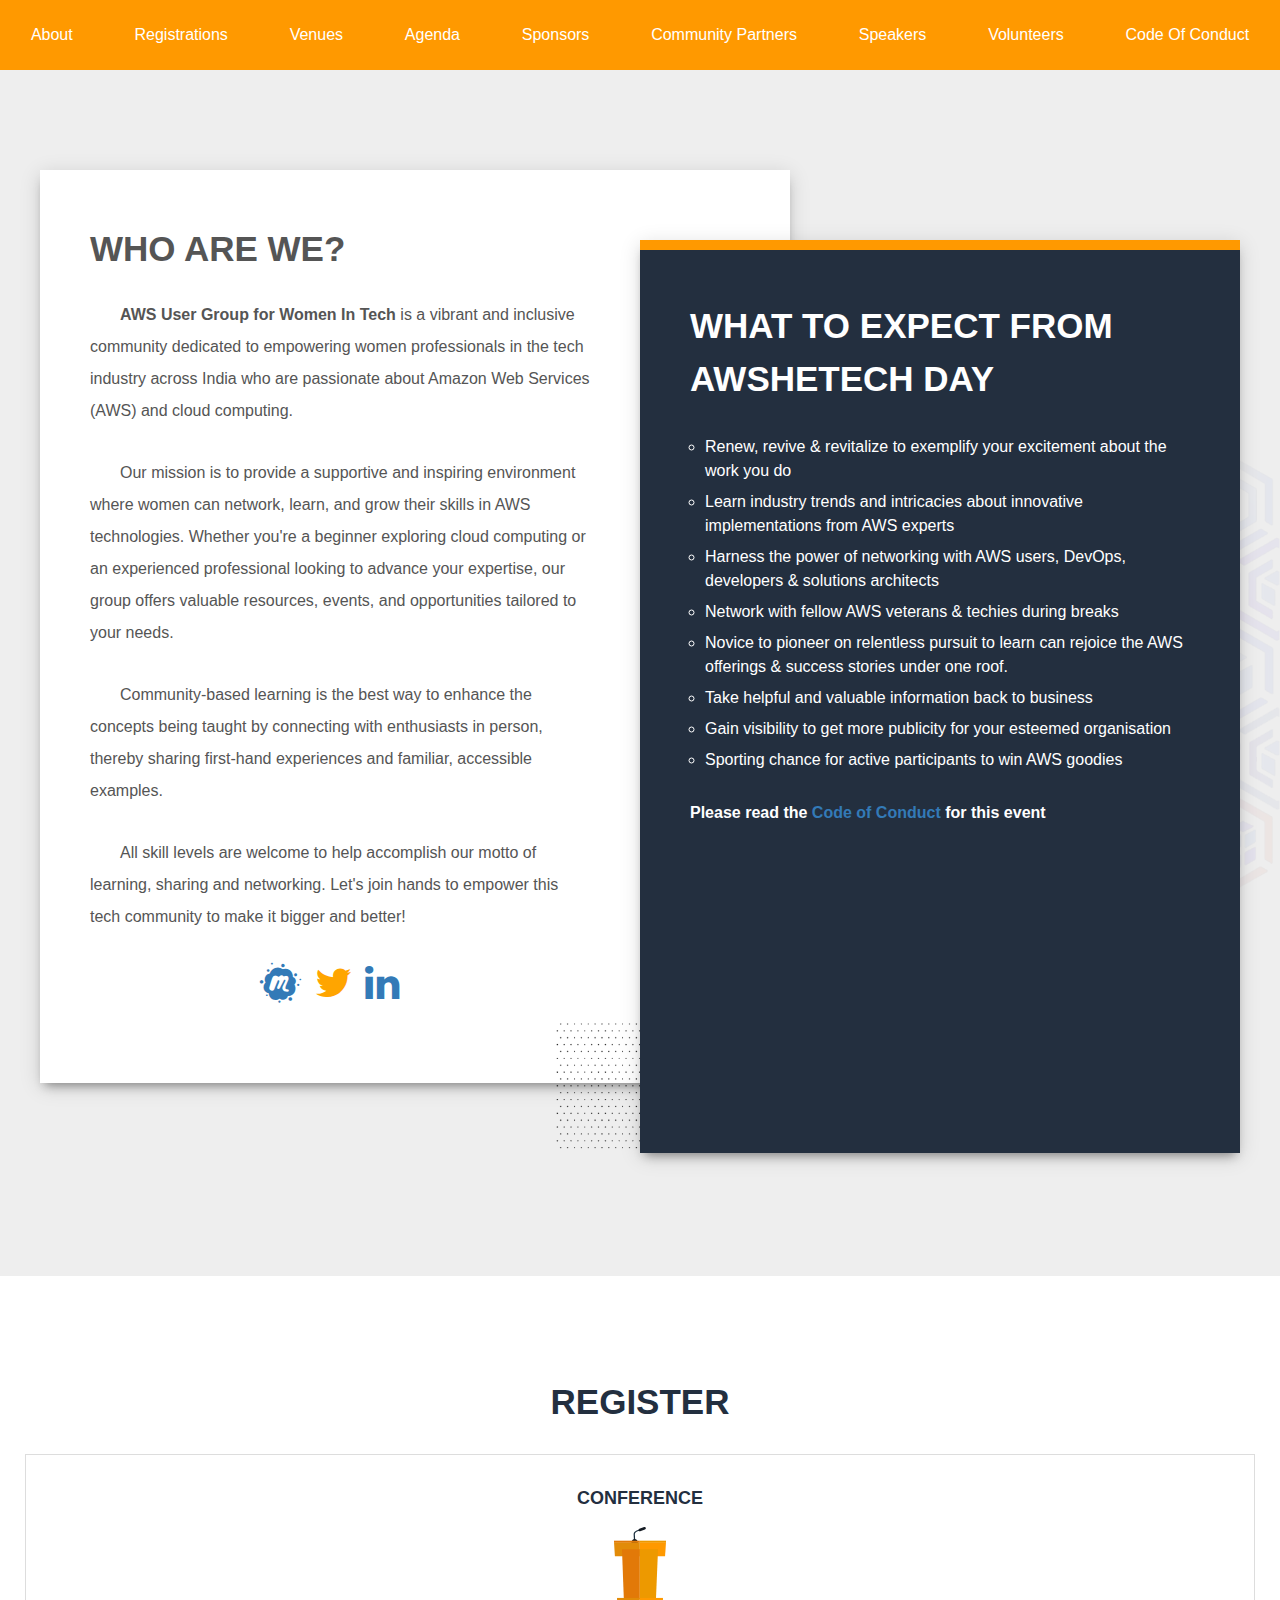
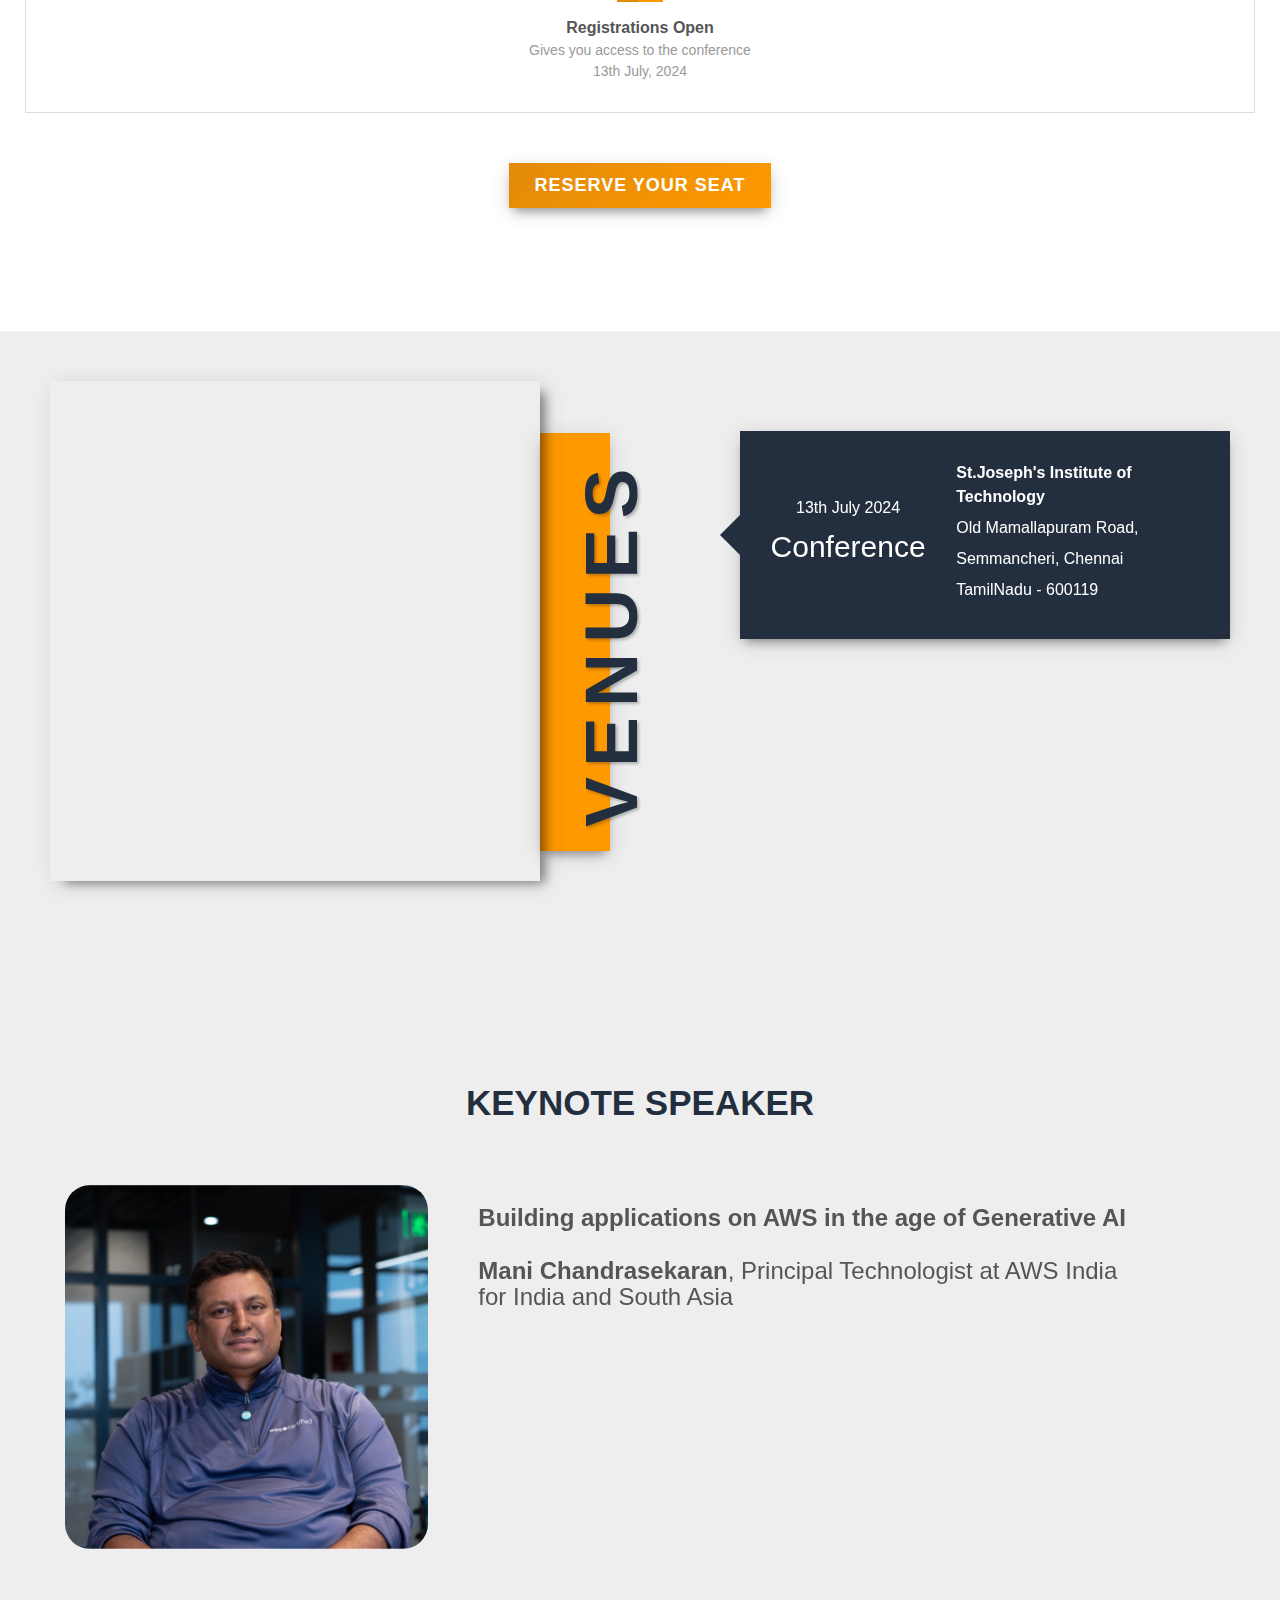
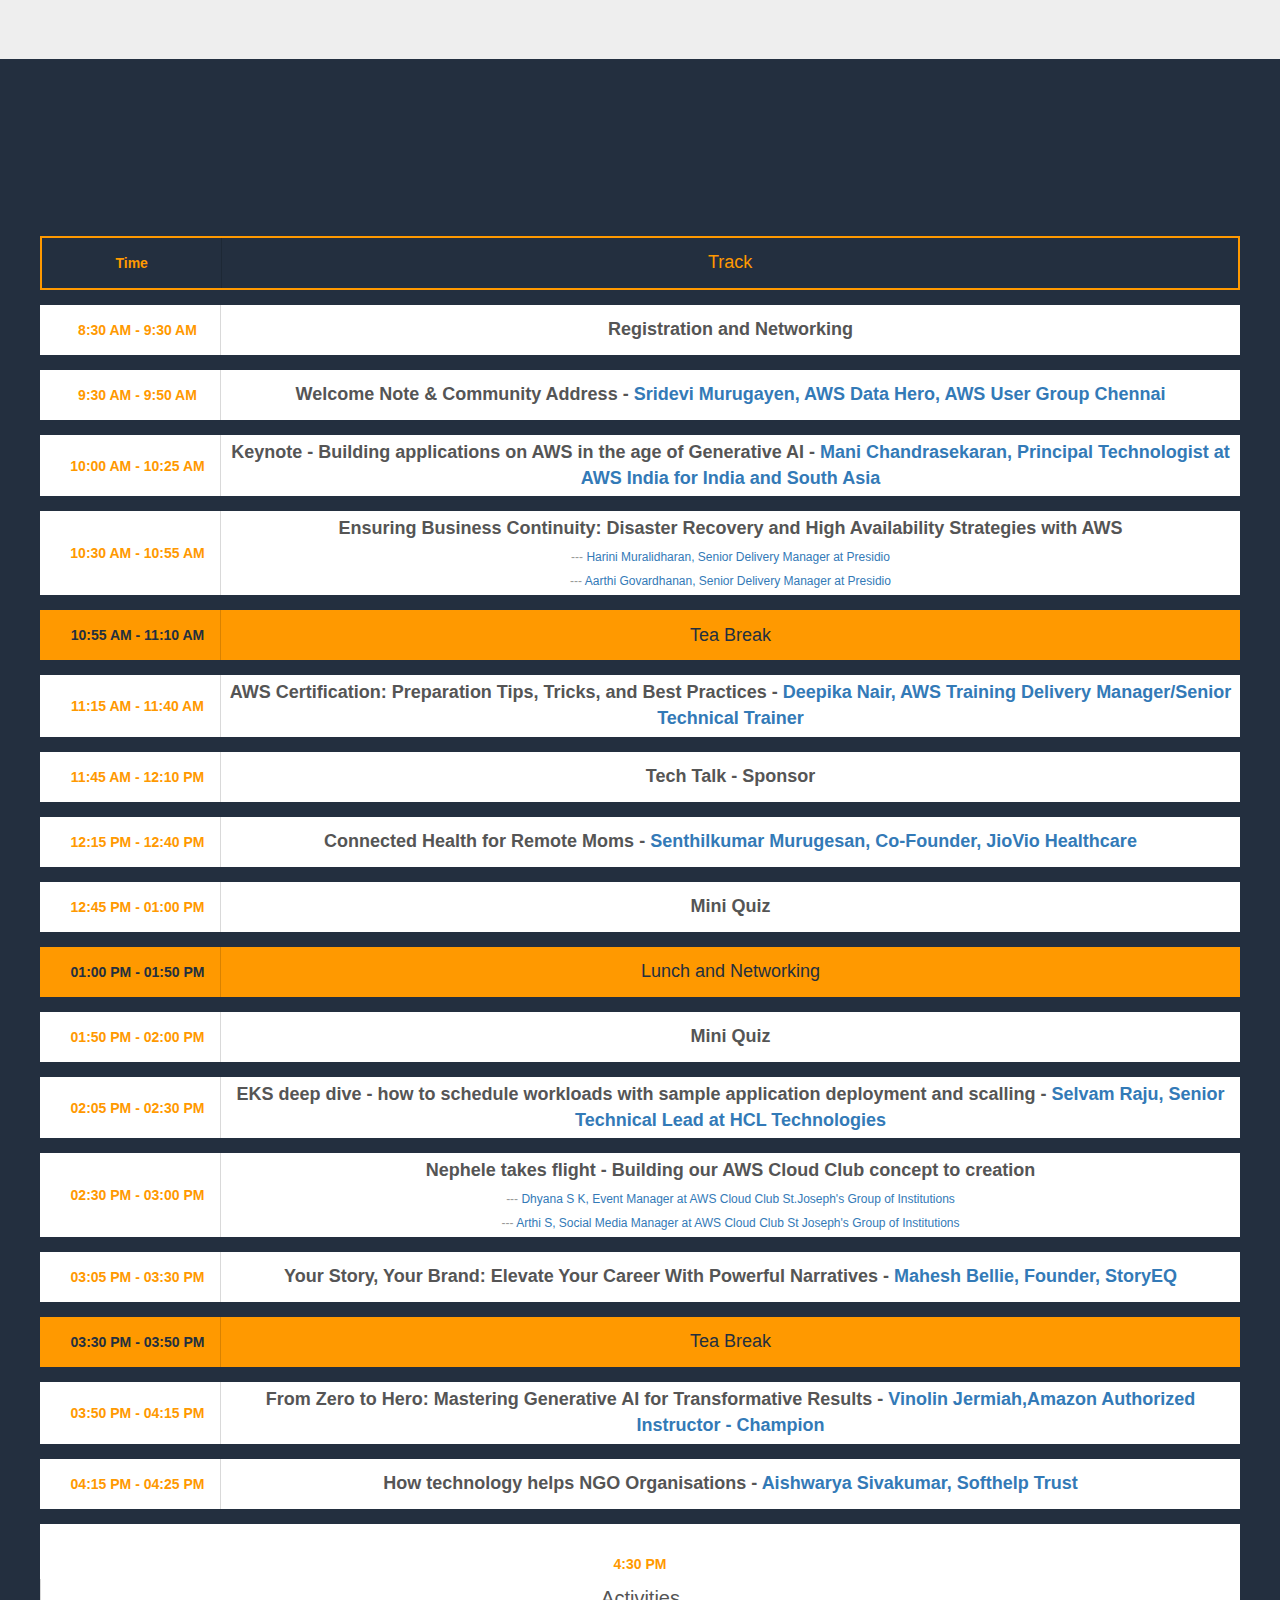
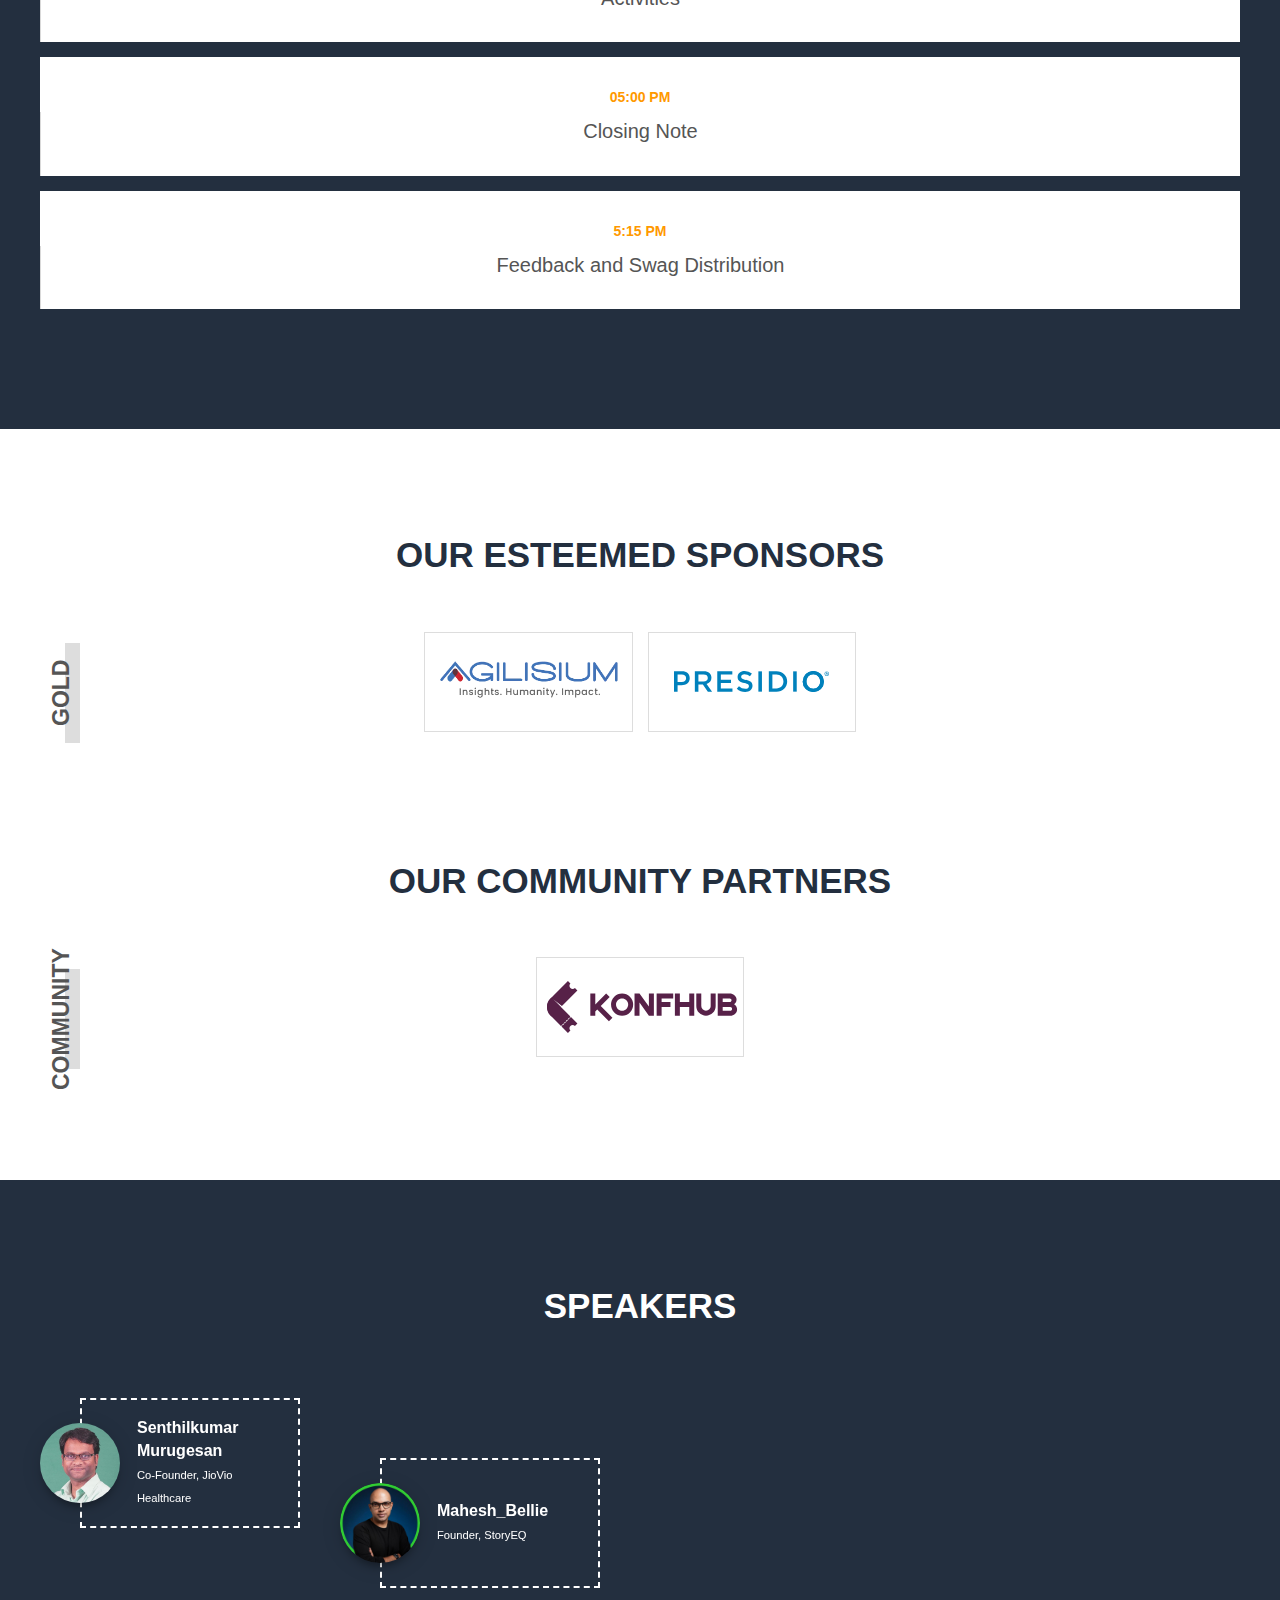
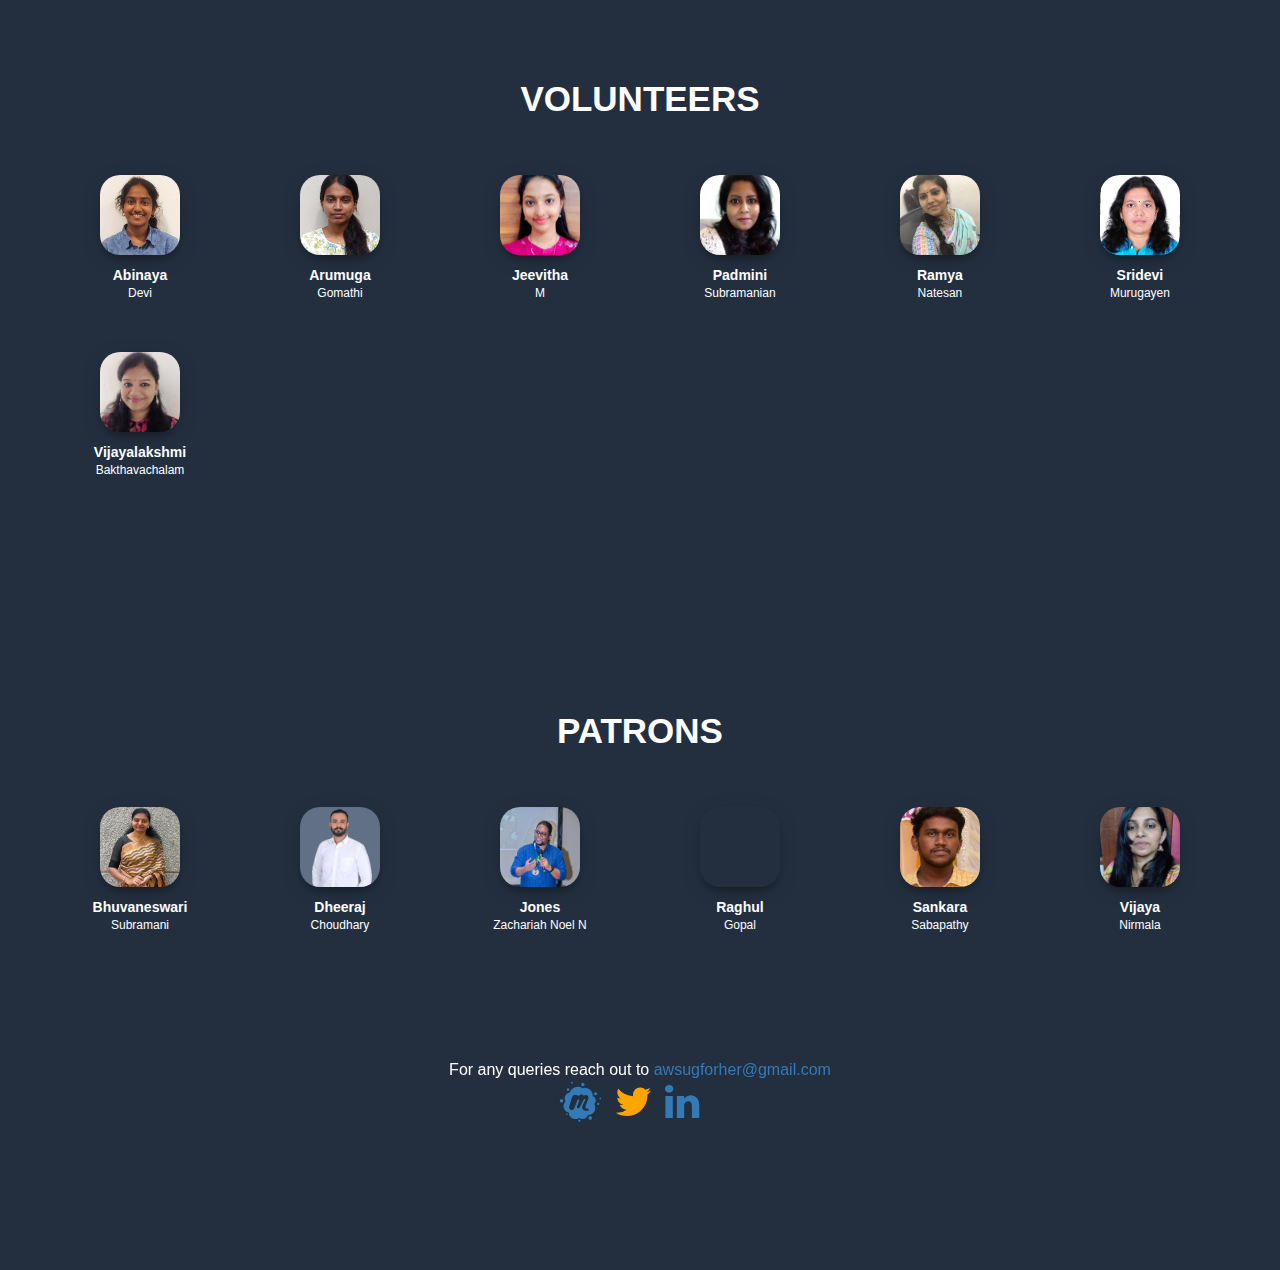
==== commit 37689089: "Agenda Changes" ====
--- a/index.html
+++ b/index.html
@@ -890,7 +890,7 @@
                 <div class="tr ">
                   <div class="td idx">
                     <div>
-                      <p>10:30 AM - 11:00 AM</p>
+                      <p>10:30 AM - 10:55 AM</p>
                     </div>
                   </div>
                   <div class="td" colspan="4">
@@ -905,7 +905,7 @@
                 <div class="tr gap">
                   <div class="td idx">
                     <div>
-                      <p>11:00 AM - 11:15 AM</p>
+                      <p>10:55 AM - 11:10 AM</p>
                     </div>
                   </div>
                   <div class="td" colspan="4">
@@ -918,7 +918,7 @@
                 <div class="tr ">
                   <div class="td idx">
                     <div>
-                      <p>11:15 AM - 11:45 AM</p>
+                      <p>11:15 AM - 11:40 AM</p>
                     </div>
                   </div>
                   <div class="td" colspan="4">
@@ -932,12 +932,26 @@
                 <div class="tr ">
                   <div class="td idx">
                     <div>
-                      <p>11:50 AM - 12:20 PM</p>
+                      <p>11:45 AM - 12:10 PM</p>
+                    </div>
+                  </div>
+                  <div class="td" colspan="4">
+                    <div>
+                      <strong>  Tech Talk - Sponsor  <a href="" target="_blank"> </a></strong>
+                    </div>
+                  </div>
+                </div>
+
+                <div class="tr ">
+                  <div class="td idx">
+                    <div>
+                      <p>12:15 PM - 12:40 PM</p>
                     </div>
                   </div>
                   <div class="td" colspan="4">
                     <div>
                       <strong> Connected Health for Remote Moms - <a href="https://www.linkedin.com/in/senthilkumar-murugesan/" target="_blank">Senthilkumar Murugesan, Co-Founder, JioVio Healthcare</a></strong>
+
                     </div>
                   </div>
                 </div>
@@ -945,20 +959,7 @@
                 <div class="tr ">
                   <div class="td idx">
                     <div>
-                      <p>12:20 PM - 12:45 PM</p>
-                    </div>
-                  </div>
-                  <div class="td" colspan="4">
-                    <div>
-                      <strong>  Tech Talk - Sponsor  <a href="" target="_blank"> </a></strong>
-                    </div>
-                  </div>
-                </div>
-
-                <div class="tr ">
-                  <div class="td idx">
-                    <div>
-                      <p>12:50 PM - 01:00 PM</p>
+                      <p>12:45 PM - 01:00 PM</p>
                     </div>
                   </div>
                   <div class="td" colspan="4">
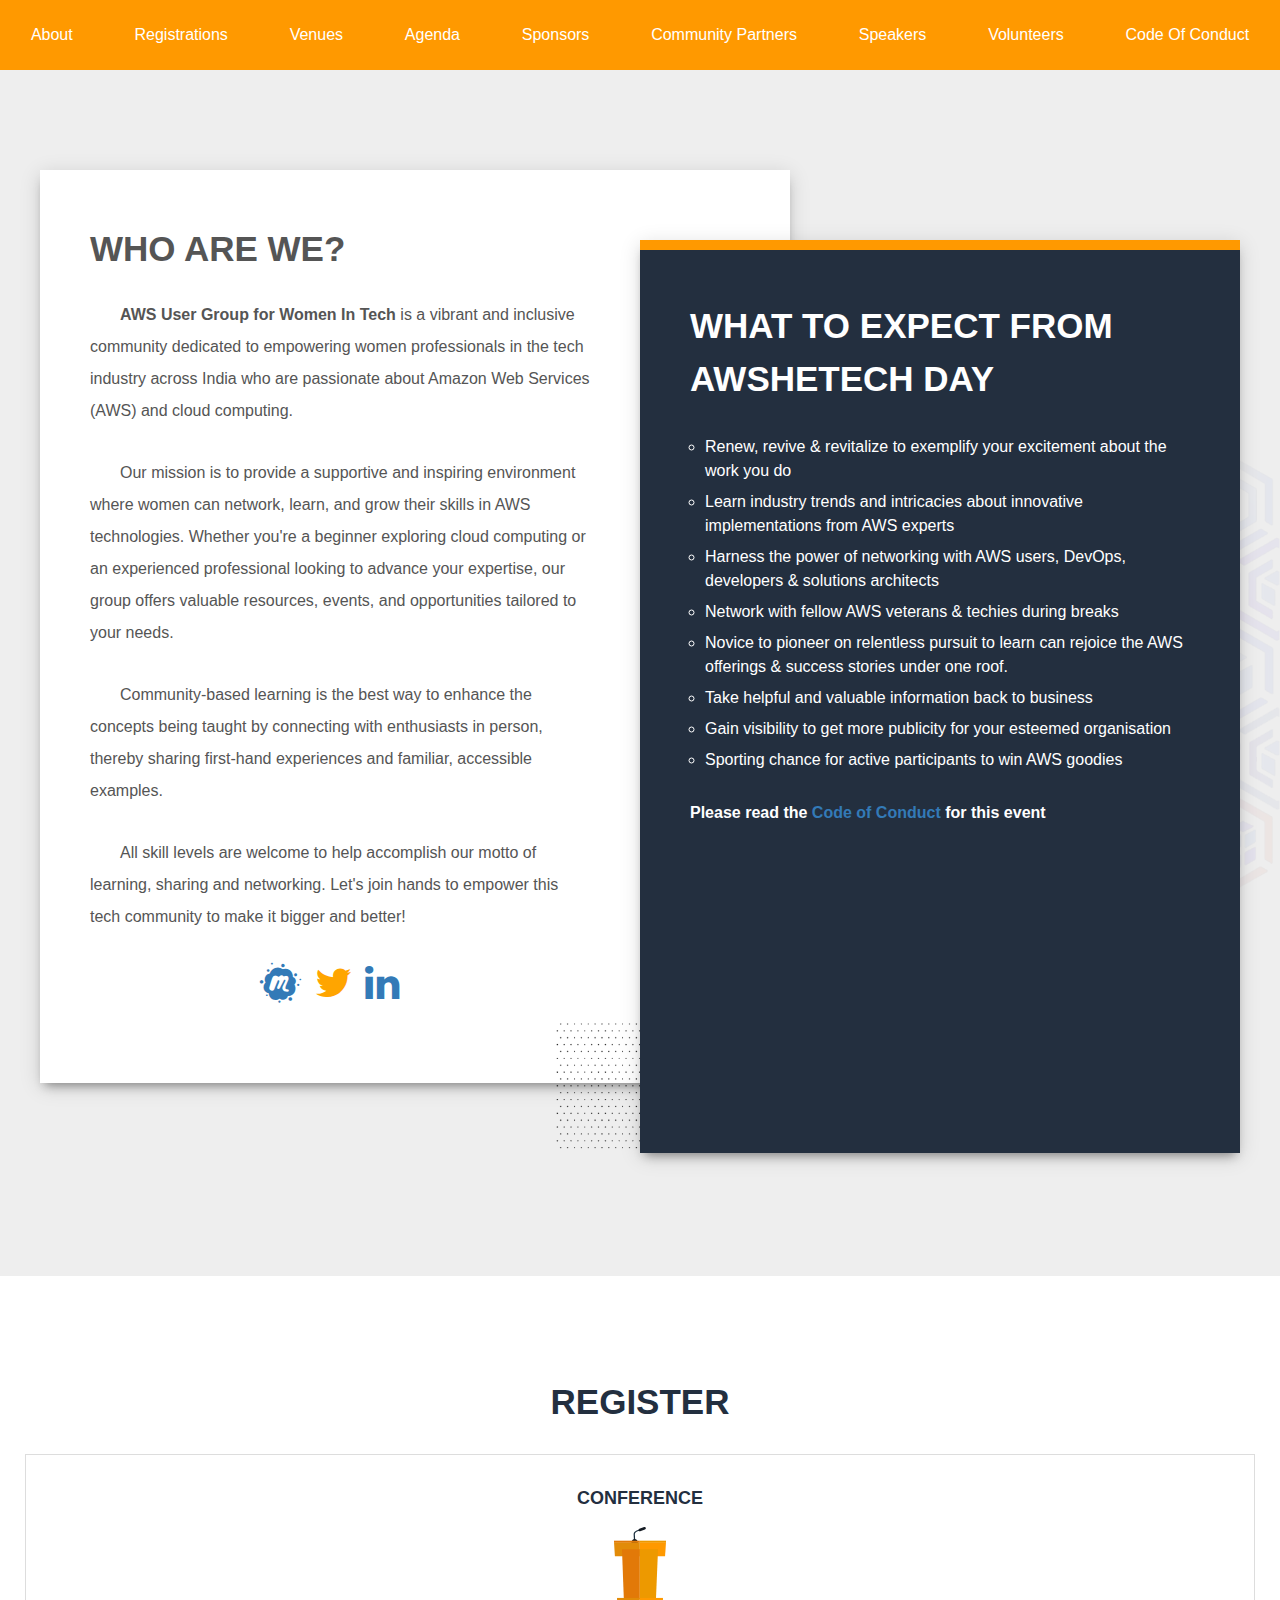
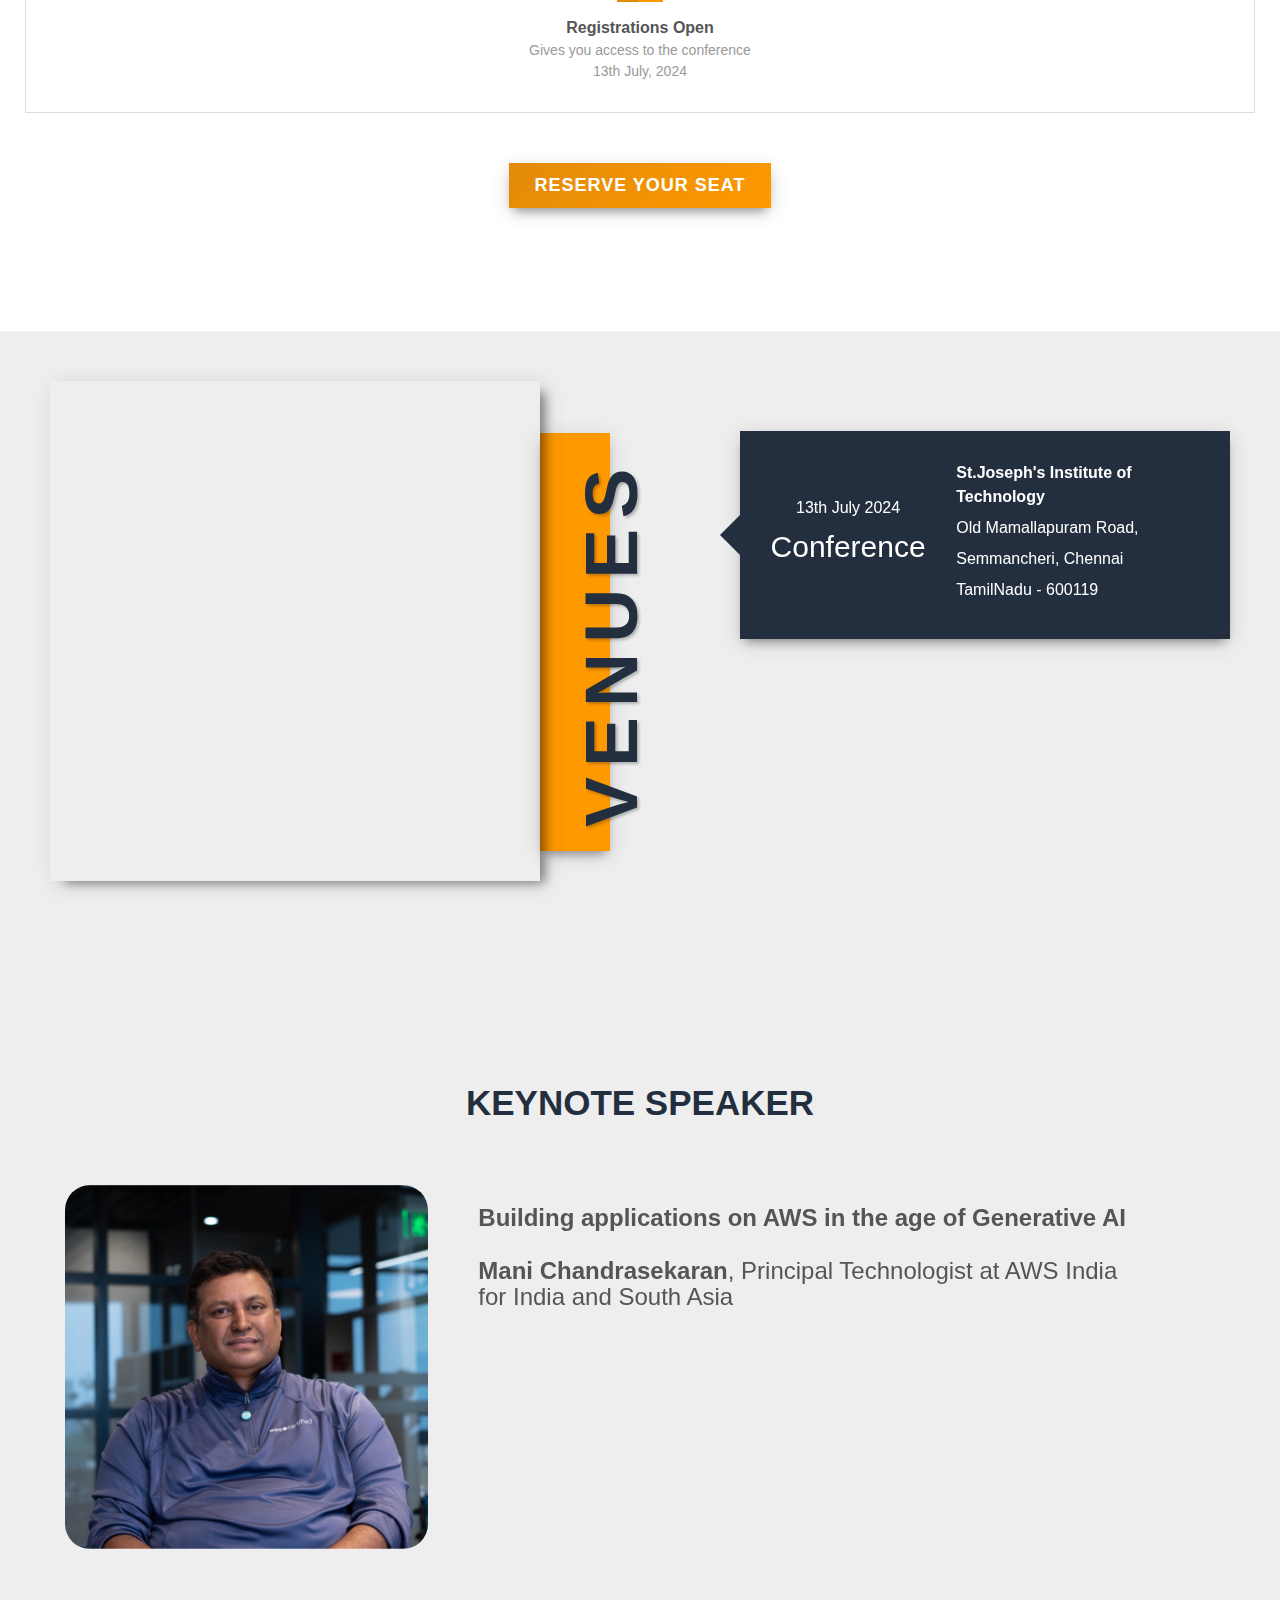
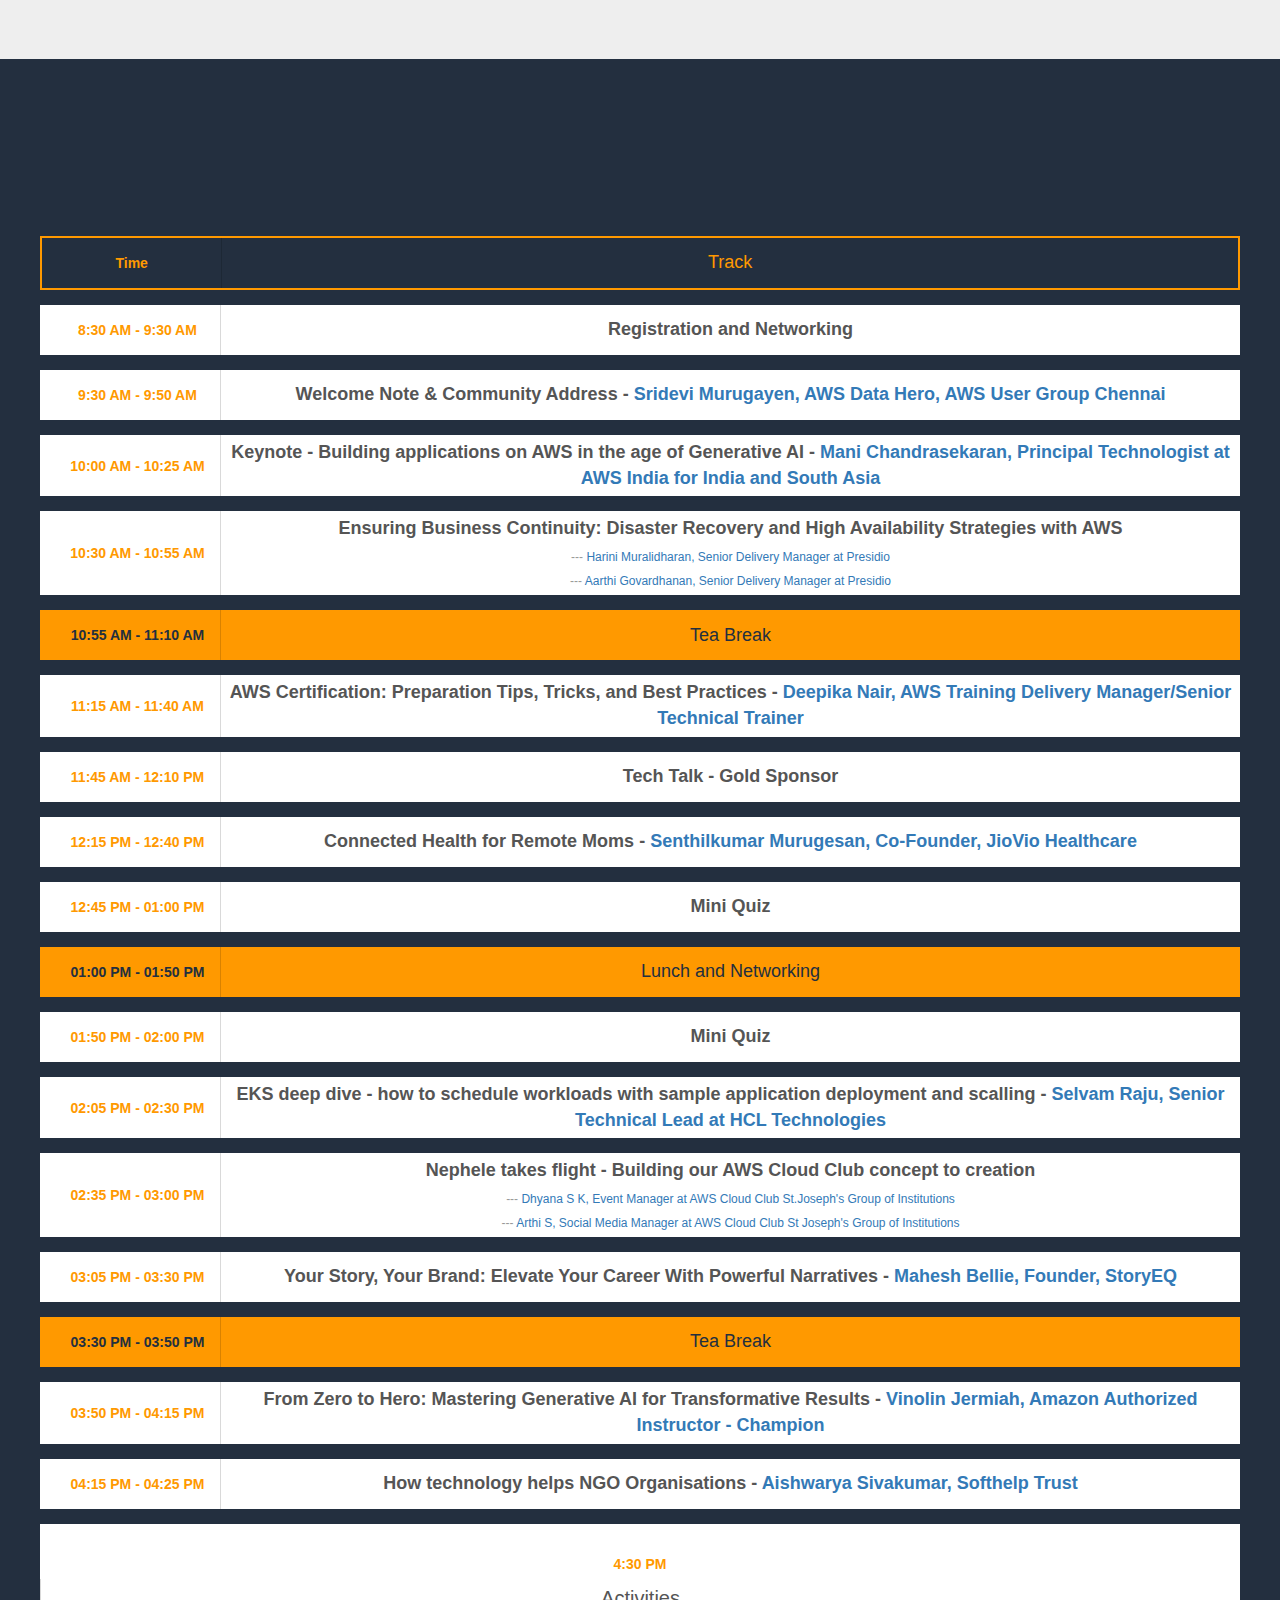
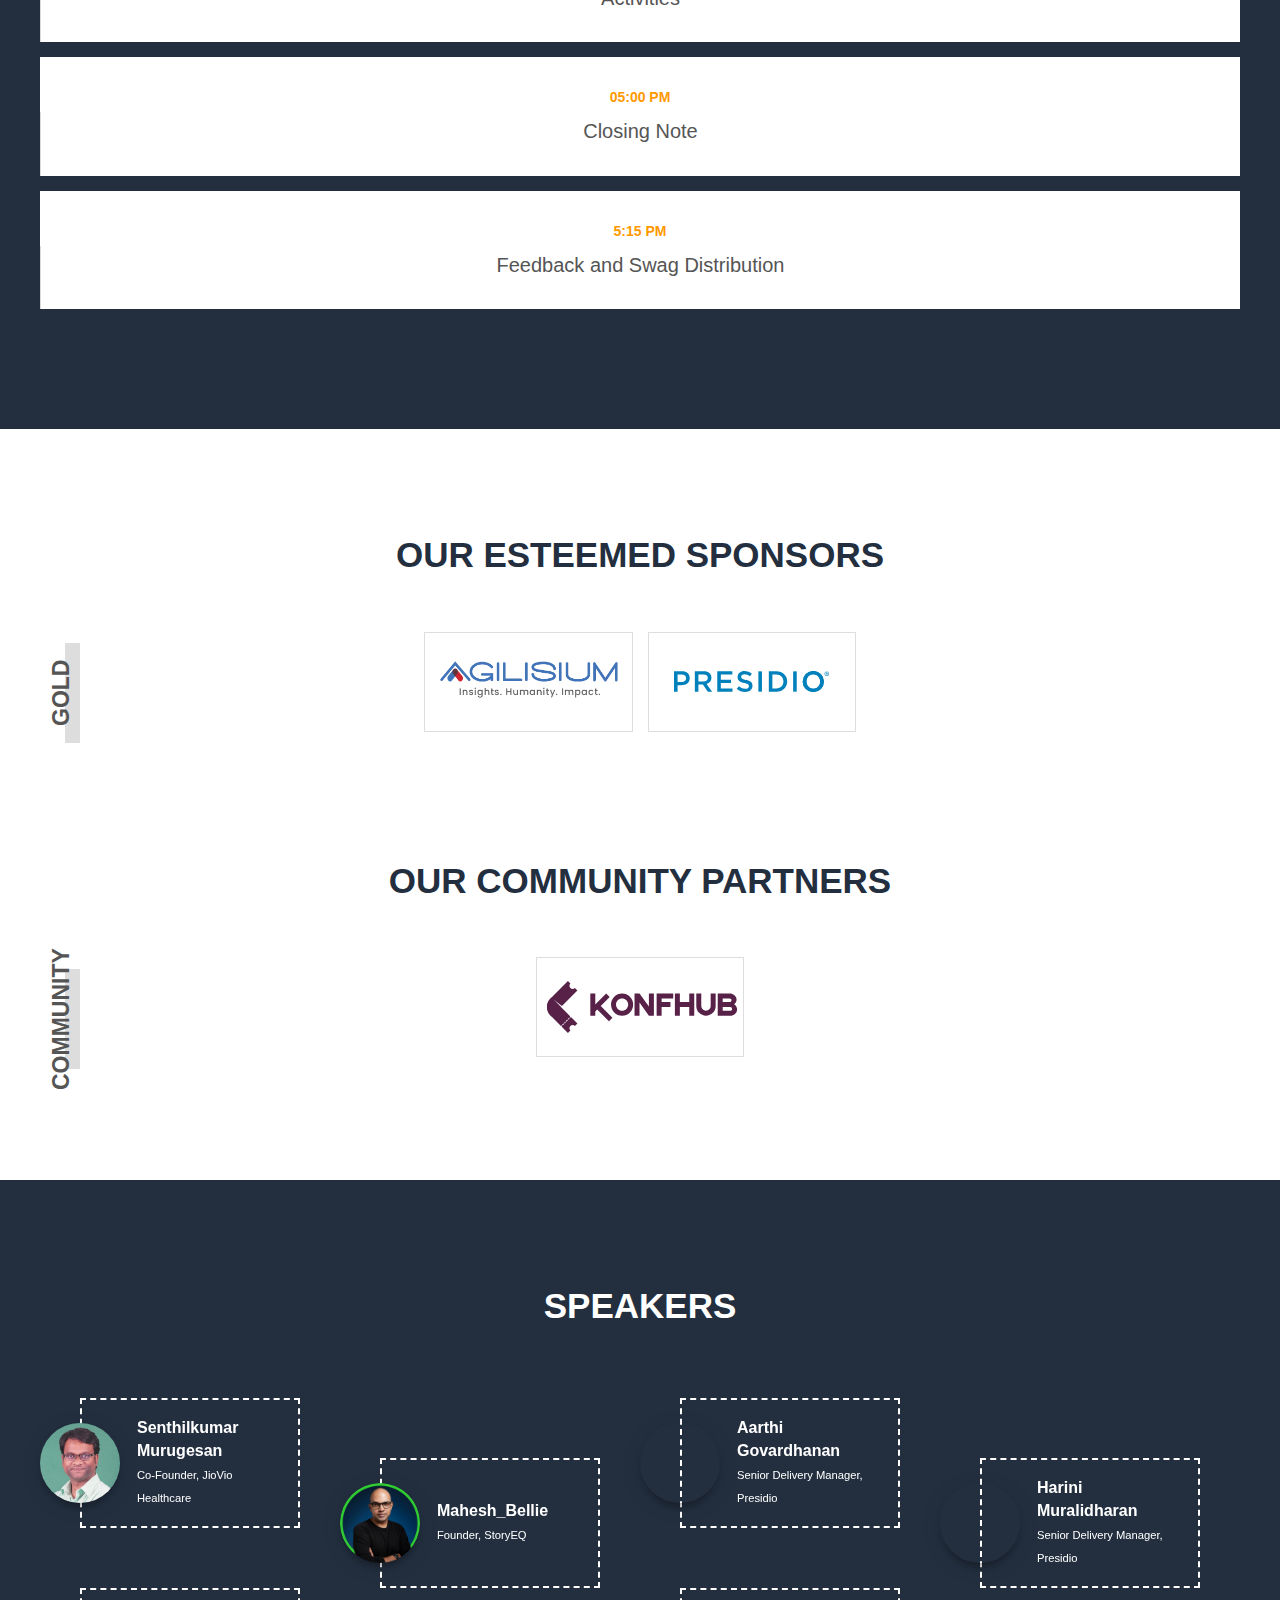
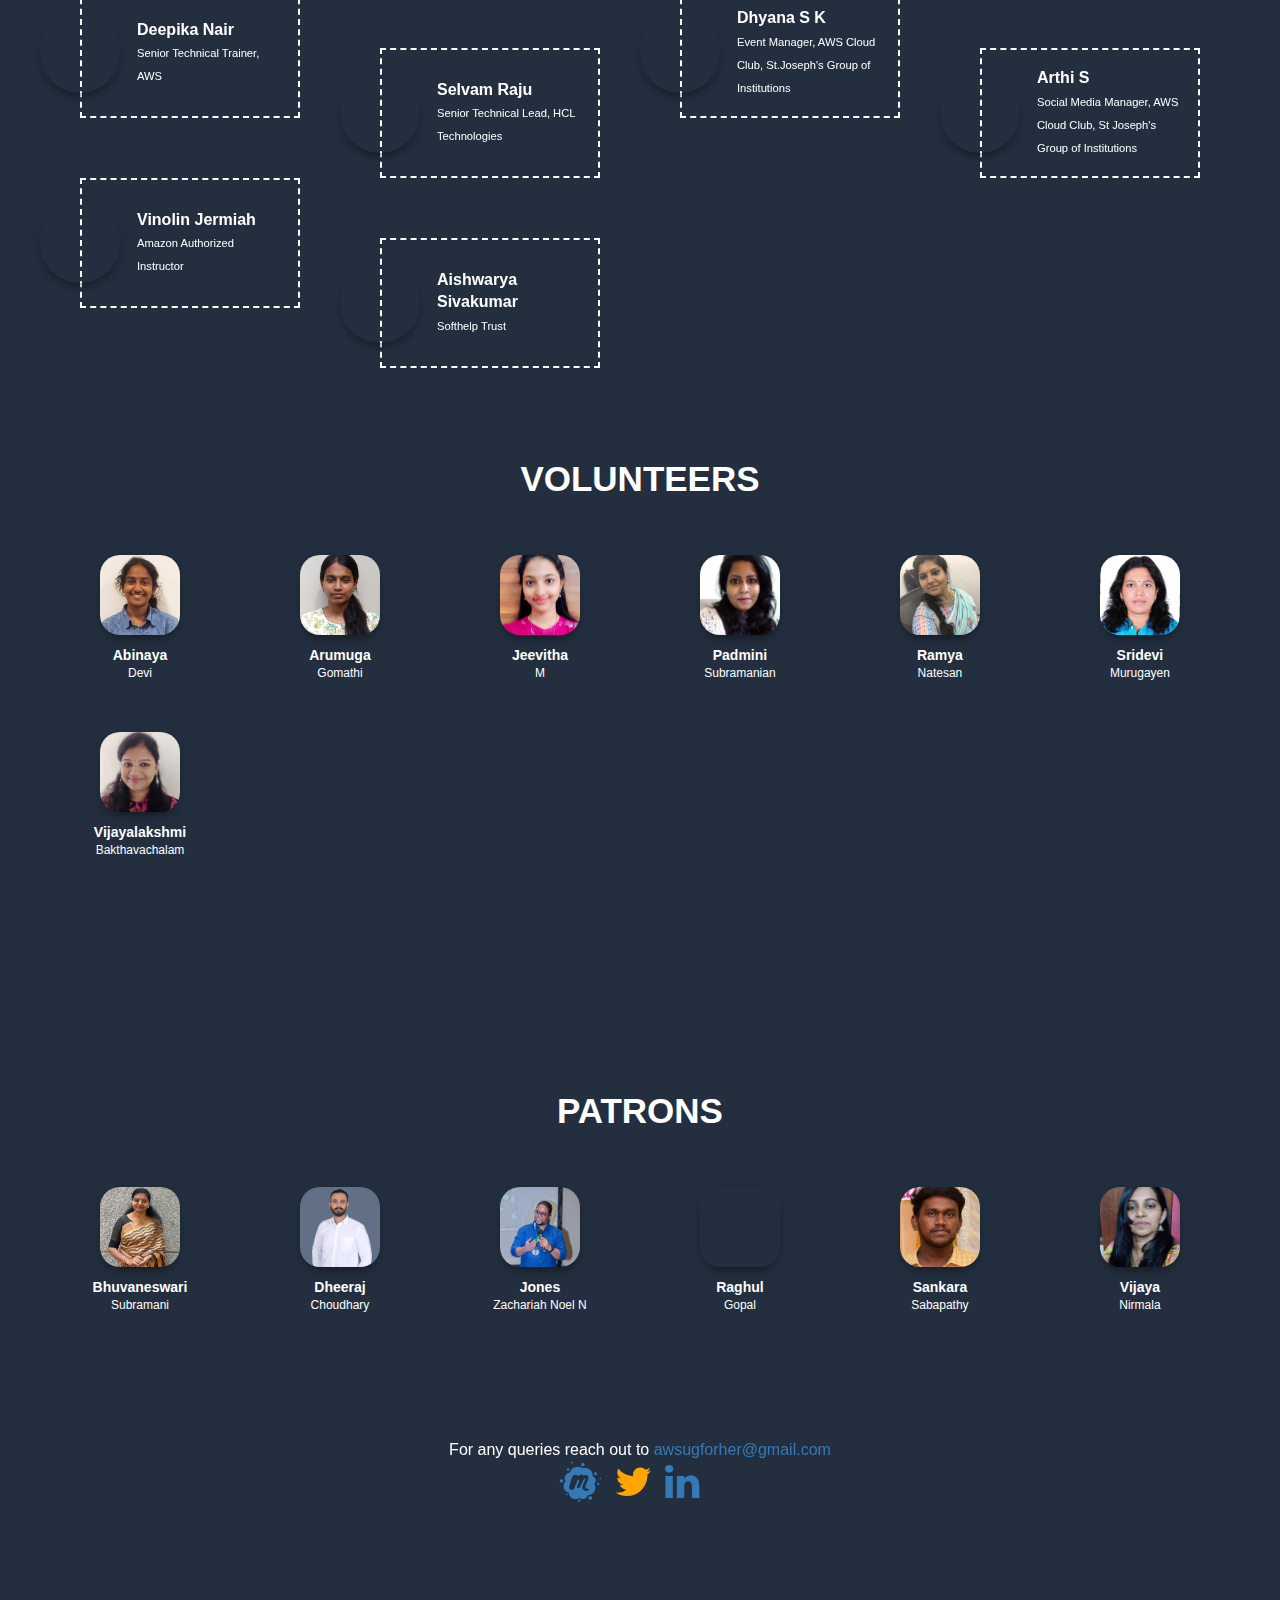
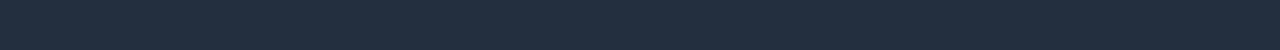
==== commit edaa36d1: "Merge branch 'main' into main" ====
--- a/index.html
+++ b/index.html
@@ -936,9 +936,9 @@
                     </div>
                   </div>
                   <div class="td" colspan="4">
-                    <div>
-                      <strong>  Tech Talk - Sponsor  <a href="" target="_blank"> </a></strong>
-                    </div>
+                      <div>
+                        <strong>  Tech Talk - Gold Sponsor  <a href="" target="_blank"> </a></strong>
+                      </div>
                   </div>
                 </div>
 
@@ -951,7 +951,6 @@
                   <div class="td" colspan="4">
                     <div>
                       <strong> Connected Health for Remote Moms - <a href="https://www.linkedin.com/in/senthilkumar-murugesan/" target="_blank">Senthilkumar Murugesan, Co-Founder, JioVio Healthcare</a></strong>
-
                     </div>
                   </div>
                 </div>
@@ -968,36 +967,28 @@
                     </div>
                   </div>
                 </div>
-
-
-                <!-- <div class="tr">
+                <div class="tr gap">
                   <div class="td idx">
                     <div>
-                      <p>09:40 AM - 10:00 AM</p>
+                      <p>01:00 PM - 01:50 PM</p>
                     </div>
                   </div>
                   <div class="td" colspan="4">
                     <div>
-                      <p><strong> <a href="" target="_blank"></a></strong></p>
-                    </div>
-                  </div>
-                </div> -->
-
-                <!-- <div class="tr">
+                      <p>Lunch and Networking</p>
+                    </div>
+                  </div>
+                </div>
+
+                <div class="tr ">
                   <div class="td idx">
                     <div>
-                      <p>10:00 AM - 10:35 AM</p>
+                      <p>01:50 PM - 02:00 PM</p>
                     </div>
                   </div>
                   <div class="td" colspan="4">
                     <div>
-                      <p> <strong>Women in Tech Launch </strong></p>
-                      <p><a href="https://www.linkedin.com/in/rashminambiar/" target="_blank">Rashmi Nambiar(Moderator), Principal Marketing Manager at AWS</a></p>
-                      <p><a href="https://www.linkedin.com/in/bhuvanas/" target="_blank">Bhuvaneswari Subramani, AWS Hero, Chief Cloud Evangelist at Intuitive.Cloud</a></p>
-                      <p><a href="https://www.linkedin.com/in/sridevi-murugayen/" target="_blank">Sridevi Murugayen, AWS Data Hero, AWS User Group Chennai</a></p>
-                      <p><a href="https://www.linkedin.com/in/ramya-natesan-67499711a/" target="_blank">Ramya Natesan, AWS Community Builder, Lead Consultant at AstraZeneca</a></p>
-                      <p><a href="https://www.linkedin.com/in/dimple-vaghela-ba45447b/" target="_blank">Dimple Vaghela, AWS Community Builder, Director at Electromech</a></p>
-
+                      <strong> Mini Quiz <a href="" target="_blank"> </a></strong>
                     </div>
                   </div>
                 </div>
@@ -1005,12 +996,12 @@
                 <div class="tr">
                   <div class="td idx">
                     <div>
-                      <p>10:35 AM - 11:05 AM</p>
+                      <p>02:05 PM - 02:30 PM</p>
                     </div>
                   </div>
                   <div class="td" colspan="4">
                     <div>
-                      <strong> Deep dive into DynamoDB - Architecture and Internals - <a href="https://www.linkedin.com/in/amrith/" target="_blank"> Amrith Kumar, Senior Principal Engineer, AWS DynamoDB </a></strong>
+                      <strong> EKS deep dive - how to schedule workloads with sample application deployment and scalling - <a href="linkedin.com/in/selvamraju007" target="_blank">Selvam Raju, Senior Technical Lead at HCL Technologies</a></strong>
                     </div>
                   </div>
                 </div>
@@ -1018,118 +1009,7 @@
                 <div class="tr">
                   <div class="td idx">
                     <div>
-                      <p>11:05 AM - 11:35 AM</p>
-                    </div>
-                  </div>
-                  <div class="td" colspan="4">
-                    <div>
-                      <strong> Designing a time-bound download URL - <a href="http://linkedin.com/in/runcyoommen/" target="_blank"> Runcy Oommen, Director, Software Engineering, SonicWall </a></strong>
-                    </div>
-                  </div>
-                </div>
-
-                <div class="tr">
-                  <div class="td idx">
-                    <div>
-                      <p>11:35 AM - 11:50 AM</p>
-                    </div>
-                  </div>
-                  <div class="td" colspan="4">
-                    <div>
-                      <p><strong> Code to Conversation: Building an AI Chatbot with AWS Serverless & Amazon Bedrock </strong></p>
-                      <p><a href="https://www.linkedin.com/in/kishan-s-68baa9214/" target="_blank">Kishan S, Senior Serverless Developer at Serverless Guru</a></p>
-                      <p><a href="https://www.linkedin.com/in/debarshi-mondal/" target="_blank">Debarshi Mondal, AWS Community Builder, Senior Serverless Developer at Serverless Guru</a></p>
-                    </div>
-                  </div>
-                </div>
-
-                <div class="tr">
-                  <div class="td idx">
-                    <div>
-                      <p>11:50 AM - 12:20 PM</p>
-                    </div>
-                  </div>
-                  <div class="td" colspan="4">
-                    <div>
-                      <strong> Build a specialised Medical ChatBot with GenAI RAG using AWS Bedrock and Atlas Vector Search - <a href="https://www.linkedin.com/in/shreybatra/" target="_blank"> Shrey Batra, Founder & CEO, Cosmocloud </a> </strong>
-                    </div>
-                  </div>
-                </div>
-
-                <div class="tr">
-                  <div class="td idx">
-                    <div>
-                      <p>12:20 PM - 12:50 PM</p>
-                    </div>
-                  </div>
-                  <div class="td" colspan="4">
-                    <div>
-                      <p><strong>Panel Discussion</strong></p>
-                      <p><a href="https://www.linkedin.com/in/kapoor-ridhima/" target="_blank">Ridhima Kapoor, Developer Marketing Manager at Amazon Web Services (AWS)</a></p>
-                      <p><a href="https://www.linkedin.com/in/dheeraj-choudhary/" target="_blank">Dheeraj Choudhary, AWS Hero, Lead System Engineer at EPAM Systems</a></p>
-                      <p><a href="https://www.linkedin.com/in/vishalalhat/" target="_blank">Vishal Alhat, AWS Community Builder, Software engineer III - SSE at Forcepoint</a></p>
-                      <p><a href="https://www.linkedin.com/in/srushith/" target="_blank">Srushith R, AWS Serverless Hero, Head of Engineering at KonfHub</a></p>
-                      <p><a href="https://www.linkedin.com/in/padmini-subramanian-903821aa/" target="_blank">Padmini Subramanian, AWS Community Builder, Associate Vice President at JPMorgan Chase & Co.</a></p>
-                    </div>
-                  </div>
-                </div>
-
-                <div class="tr">
-                  <div class="td idx">
-                    <div>
-                      <p>12:50 PM - 01:10 PM</p>
-                    </div>
-                  </div>
-                  <div class="td" colspan="4">
-                    <div>
-                      <strong> Mini Quiz </strong>
-                    </div>
-                  </div>
-                </div>-->
-
-                <div class="tr gap">
-                  <div class="td idx">
-                    <div>
-                      <p>01:00 PM - 01:50 PM</p>
-                    </div>
-                  </div>
-                  <div class="td" colspan="4">
-                    <div>
-                      <p>Lunch and Networking</p>
-                    </div>
-                  </div>
-                </div>
-
-                <div class="tr ">
-                  <div class="td idx">
-                    <div>
-                      <p>01:50 PM - 02:00 PM</p>
-                    </div>
-                  </div>
-                  <div class="td" colspan="4">
-                    <div>
-                      <strong> Mini Quiz <a href="" target="_blank"> </a></strong>
-                    </div>
-                  </div>
-                </div>
-
-                <div class="tr">
-                  <div class="td idx">
-                    <div>
-                      <p>02:05 PM - 02:30 PM</p>
-                    </div>
-                  </div>
-                  <div class="td" colspan="4">
-                    <div>
-                      <strong> EKS deep dive - how to schedule workloads with sample application deployment and scalling - <a href="linkedin.com/in/selvamraju007" target="_blank">Selvam Raju, Senior Technical Lead at HCL Technologies</a></strong>
-                    </div>
-                  </div>
-                </div>
-
-                <div class="tr">
-                  <div class="td idx">
-                    <div>
-                      <p>02:30 PM - 03:00 PM</p>
+                      <p>02:35 PM - 03:00 PM</p>
                     </div>
                   </div>
                   <div class="td" colspan="4">
@@ -1153,17 +1033,28 @@
                     </div>
                   </div>
                 </div>
-
-                
-                <!-- <div class="tr">
+                <div class="tr gap">
                   <div class="td idx">
                     <div>
-                      <p>02:30 PM - 03:00 PM</p>
+                      <p>03:30 PM - 03:50 PM</p>
                     </div>
                   </div>
                   <div class="td" colspan="4">
                     <div>
-                      <strong> Build scalable Data Pipelines with Iceberg Tables harnessing AWS & Snowflake - <a href="https://www.linkedin.com/in/madhiceg/" target="_blank"> Madhivanan Anbalagan, Solution Architect, kipi.bi</a></strong>
+                      <p> Tea Break</p>
+                    </div>
+                  </div>
+                </div>
+
+                 <div class="tr">
+                  <div class="td idx">
+                    <div>
+                      <p>03:50 PM - 04:15 PM</p>
+                    </div>
+                  </div>
+                  <div class="td" colspan="4">
+                    <div>
+                      <strong> From Zero to Hero: Mastering Generative AI for Transformative Results - <a href="http://linkedin.com/in/vinolinjermiah/" target="_blank">Vinolin Jermiah, Amazon Authorized Instructor - Champion</a></strong>
                     </div>
                   </div>
                 </div>
@@ -1171,83 +1062,15 @@
                 <div class="tr">
                   <div class="td idx">
                     <div>
-                      <p>03:00 PM - 03:15 PM</p>
+                      <p>04:15 PM - 04:25 PM</p>
                     </div>
                   </div>
                   <div class="td" colspan="4">
                     <div>
-                      <strong> How New Relic Unlocked Scalability with Cell-based Architecture on AWS - <a href="https://www.linkedin.com/in/zmrfzn/" target="_blank"> Zameer Fouzan, Senior Developer Relations Engineer, NewRelic</a></strong>
-                    </div>
-                  </div>
-                </div> -->
-
-                <div class="tr gap">
-                  <div class="td idx">
-                    <div>
-                      <p>03:30 PM - 03:50 PM</p>
-                    </div>
-                  </div>
-                  <div class="td" colspan="4">
-                    <div>
-                      <p> Tea Break</p>
-                    </div>
-                  </div>
-                </div>
-
-                 <div class="tr">
-                  <div class="td idx">
-                    <div>
-                      <p>03:50 PM - 04:15 PM</p>
-                    </div>
-                  </div>
-                  <div class="td" colspan="4">
-                    <div>
-                      <strong> From Zero to Hero: Mastering Generative AI for Transformative Results - <a href="http://linkedin.com/in/vinolinjermiah/" target="_blank">Vinolin Jermiah,Amazon Authorized Instructor - Champion</a></strong>
-                    </div>
-                  </div>
-                </div>
-
-                <div class="tr">
-                  <div class="td idx">
-                    <div>
-                      <p>04:15 PM - 04:25 PM</p>
-                    </div>
-                  </div>
-                  <div class="td" colspan="4">
-                    <div>
                       <strong> How technology helps NGO Organisations - <a href="http://linkedin.com/in/sivakumaraishwarya" target="_blank">Aishwarya Sivakumar, Softhelp Trust</a></strong>
                     </div>
                   </div>
                 </div>
-
-                <!--<div class="tr">
-                  <div class="td idx">
-                    <div>
-                      <p>04:00 PM - 04:30 PM</p>
-                    </div>
-                  </div>
-                  <div class="td" colspan="4">
-                    <div>
-                      <p><strong>Harnessing AWS Graviton and Spot Instances for Cost-Optimized EKS Deployments</strong></p>
-                      <p><a href="http://linkedin.com/in/ashishkumar99" target="_blank">Ashish Kumar, CTO - Cloud and DevOps, CloudZenia</a></p>
-                      <p><a href="http://linkedin.com/in/abhinavd26/" target="_blank">Abhinav Dubey, DevOps Engineer, Devtron</a></p>
-                    </div>
-                  </div>
-                </div>
-
-                <div class="tr">
-                  <div class="td idx">
-                    <div>
-                      <p>04:30 PM - 04:50 PM</p>
-                    </div>
-                  </div>
-                  <div class="td" colspan="4">
-                    <div>
-                      <strong> Mega Quiz </strong>
-                    </div>
-                  </div>
-                </div> -->
-
                 <div class="tr last">
                   <div class="td idx">
                     <div>
@@ -1513,7 +1336,89 @@
                     </p>
                   </div>
                 </div> 
-                
+
+                <div class="spk_itm flex-it">
+                  <div class="prod_im"><img src="images/shetechday2024/speakers/Aarthi_Govardhanan.jpeg" alt=""></div>
+                  <div class="namenid">
+                    <p>
+                      <b>Aarthi Govardhanan</b>
+                      <br>
+                      <small>Senior Delivery Manager, Presidio</small>
+                    </p>
+                  </div>
+                </div>
+
+                <div class="spk_itm flex-it">
+                  <div class="prod_im"><img src="images/shetechday2024/speakers/Harini_Muralidharan.jpeg" alt=""></div>
+                  <div class="namenid">
+                    <p>
+                      <b>Harini Muralidharan</b>
+                      <br>
+                      <small>Senior Delivery Manager, Presidio</small>
+                    </p>
+                  </div>
+                </div>
+                <div class="spk_itm flex-it">
+                  <div class="prod_im"><img src="images/shetechday2024/speakers/Deepika_Nair.jpeg" alt=""></div>
+                  <div class="namenid">
+                    <p>
+                      <b>Deepika Nair</b>
+                      <br>
+                      <small>Senior Technical Trainer, AWS</small>
+                    </p>
+                  </div>
+                </div>
+                <div class="spk_itm flex-it">
+                  <div class="prod_im"><img src="images/shetechday2024/speakers/Selvam_Raju.jpeg" alt=""></div>
+                  <div class="namenid">
+                    <p>
+                      <b>Selvam Raju</b>
+                      <br>
+                      <small>Senior Technical Lead, HCL Technologies</small>
+                    </p>
+                  </div>
+                </div>
+                <div class="spk_itm flex-it">
+                  <div class="prod_im"><img src="images/shetechday2024/speakers/Dhyana_SK.jpeg
+                    " alt=""></div>
+                  <div class="namenid">
+                    <p>
+                      <b>Dhyana S K</b>
+                      <br>
+                      <small>Event Manager, AWS Cloud Club, St.Joseph's Group of Institutions</small>
+                    </p>
+                  </div>
+                </div>
+                <div class="spk_itm flex-it">
+                  <div class="prod_im"><img src="images/shetechday2024/speakers/Arthi_S.jpeg" alt=""></div>
+                  <div class="namenid">
+                    <p>
+                      <b>Arthi S</b>
+                      <br>
+                      <small>Social Media Manager, AWS Cloud Club, St Joseph's Group of Institutions</small>
+                    </p>
+                  </div>
+                </div>
+                <div class="spk_itm flex-it">
+                  <div class="prod_im"><img src="images/shetechday2024/speakers/Vinolin_Jermiah.jpeg" alt=""></div>
+                  <div class="namenid">
+                    <p>
+                      <b>Vinolin Jermiah</b>
+                      <br>
+                      <small>Amazon Authorized Instructor</small>
+                    </p>
+                  </div>
+                </div>
+                <div class="spk_itm flex-it">
+                  <div class="prod_im"><img src="images/shetechday2024/speakers/Aishwarya_Sivakumar.jpeg" alt=""></div>
+                  <div class="namenid">
+                    <p>
+                      <b>Aishwarya Sivakumar</b>
+                      <br>
+                      <small>Softhelp Trust</small>
+                    </p>
+                  </div>
+                </div>
           </div>
       </div>
     </div>
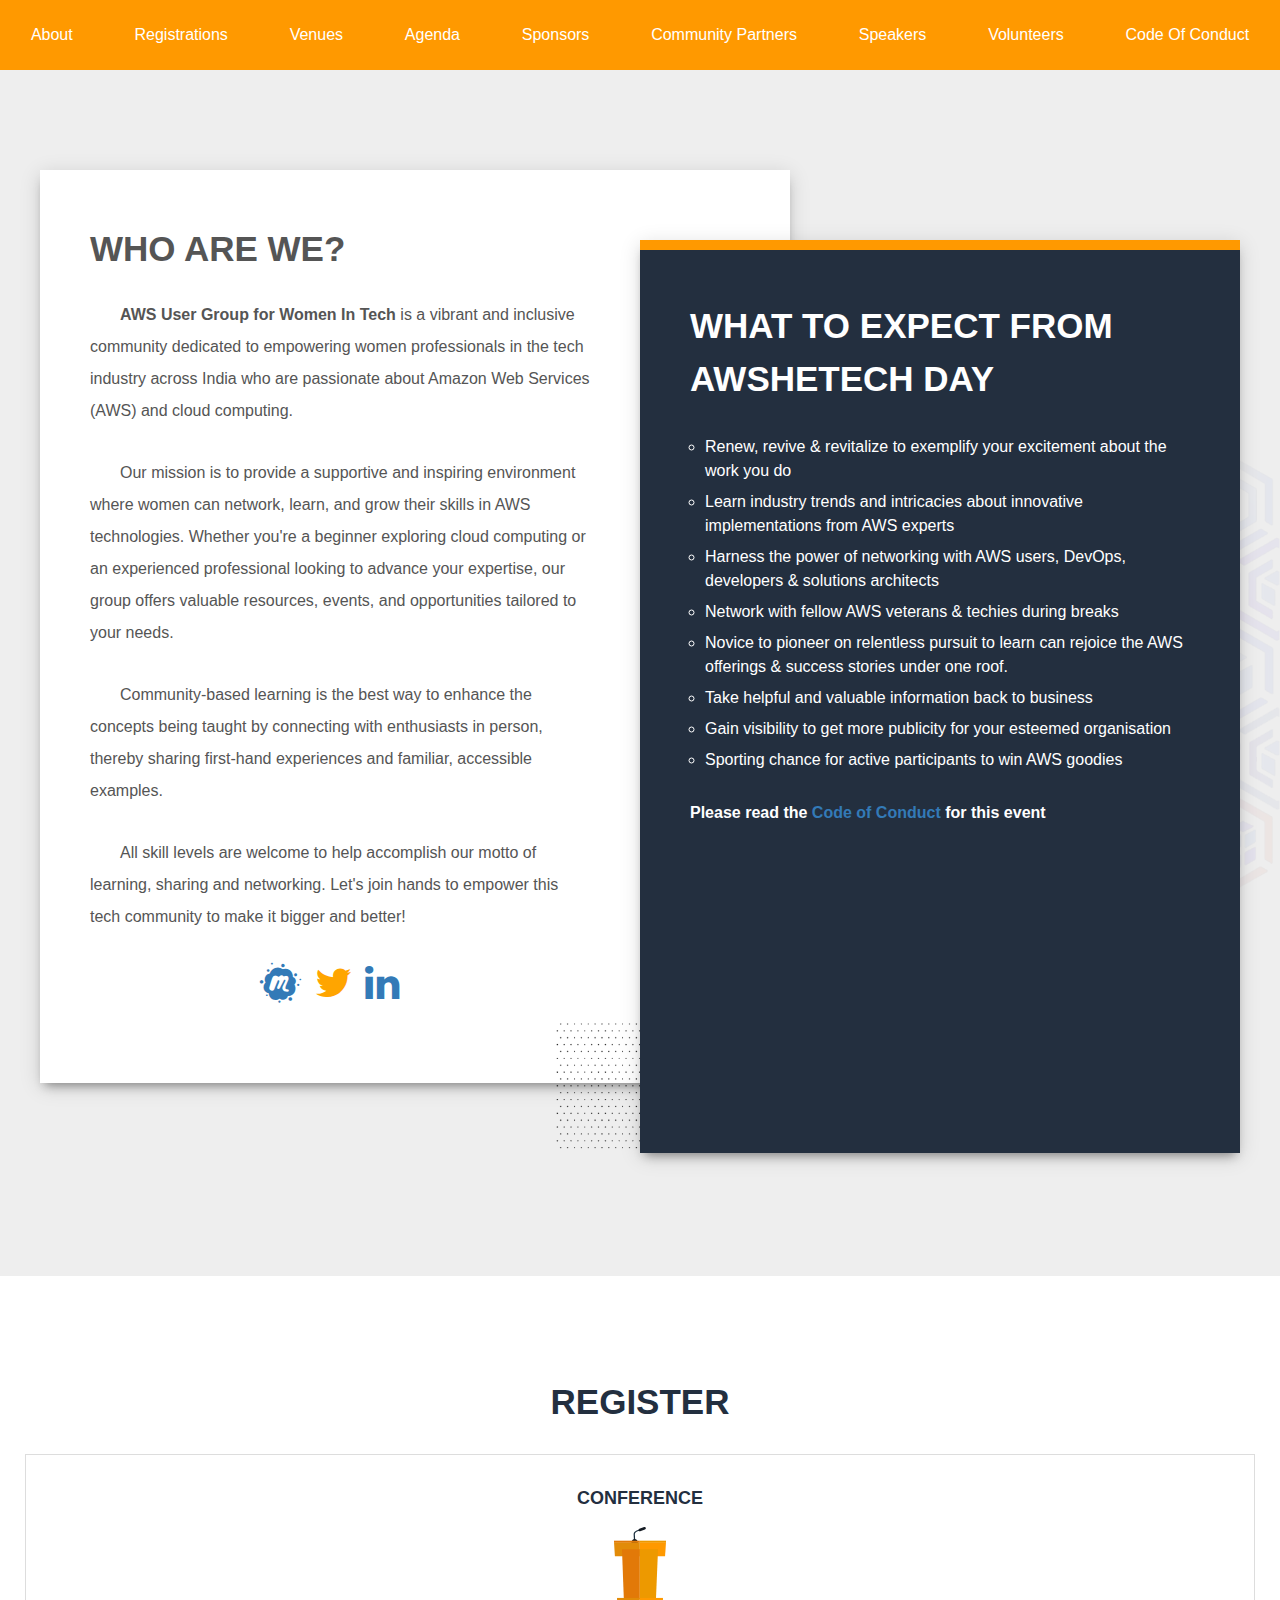
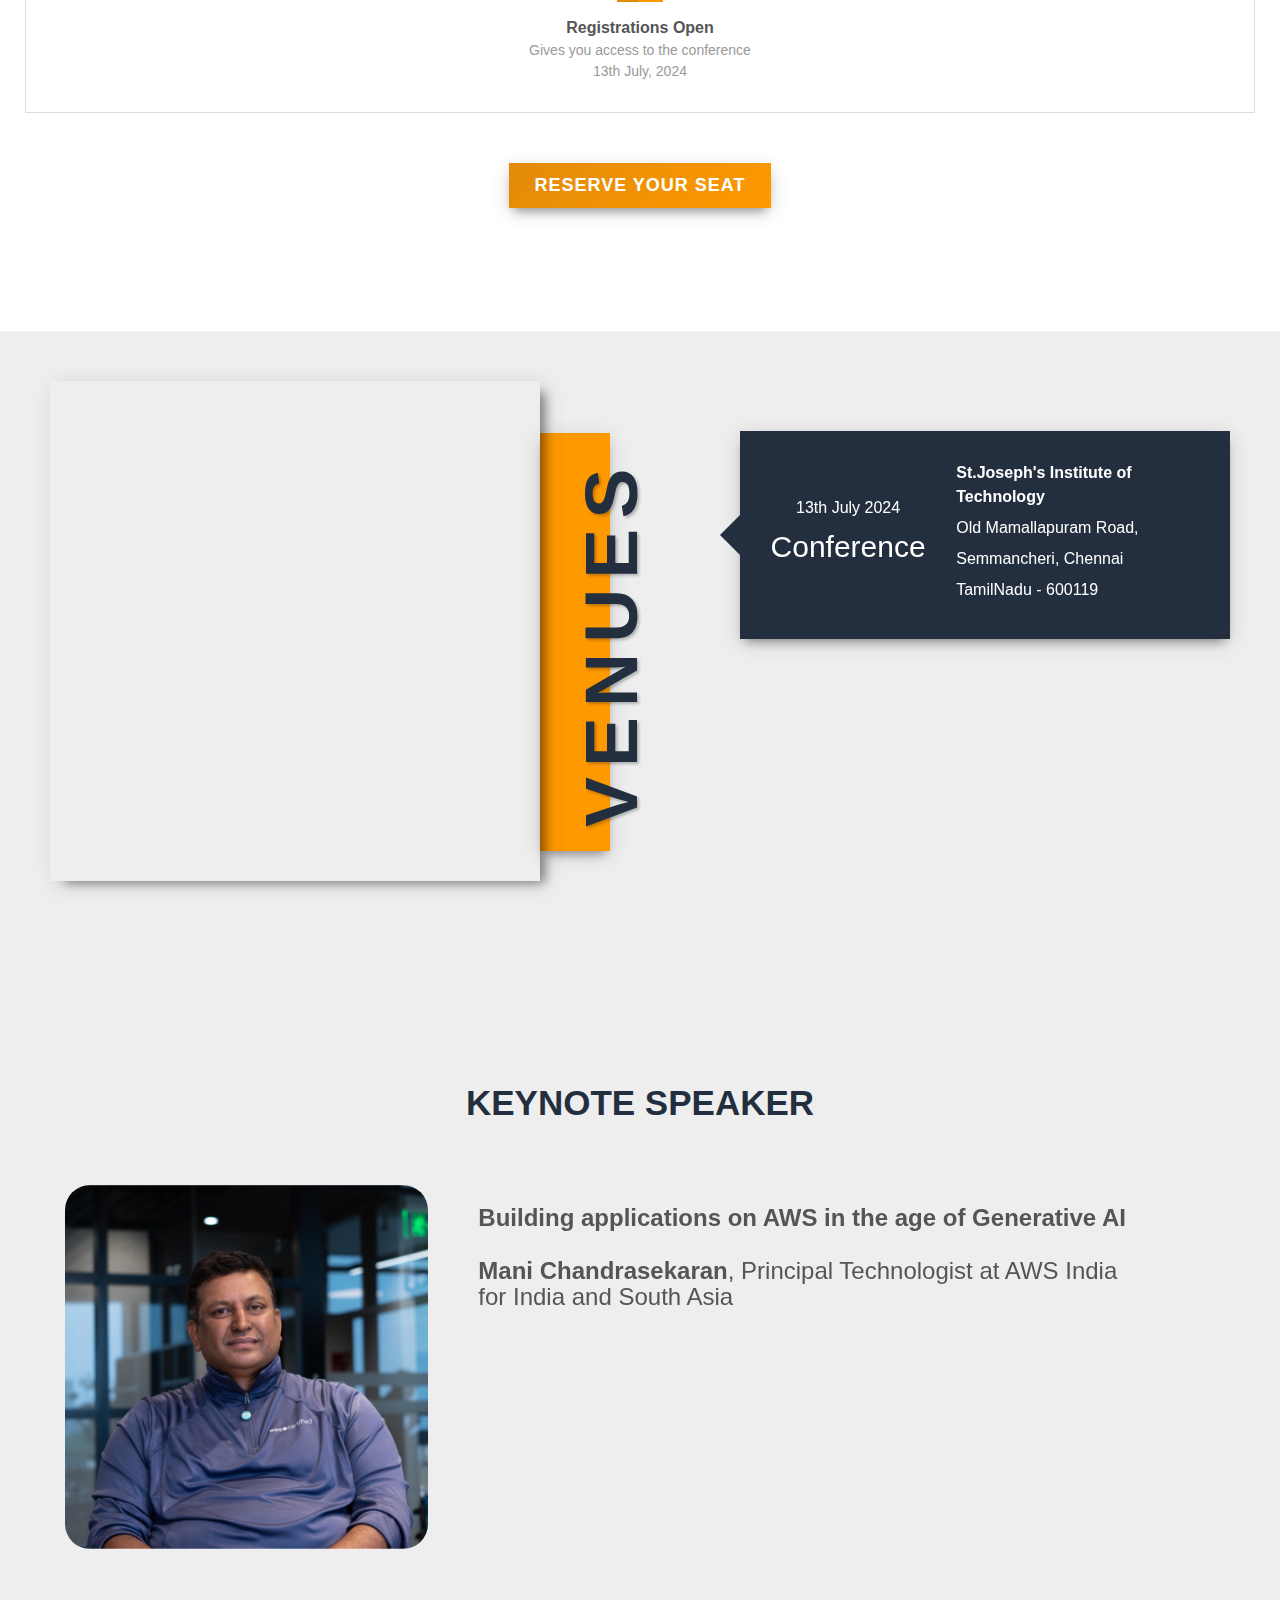
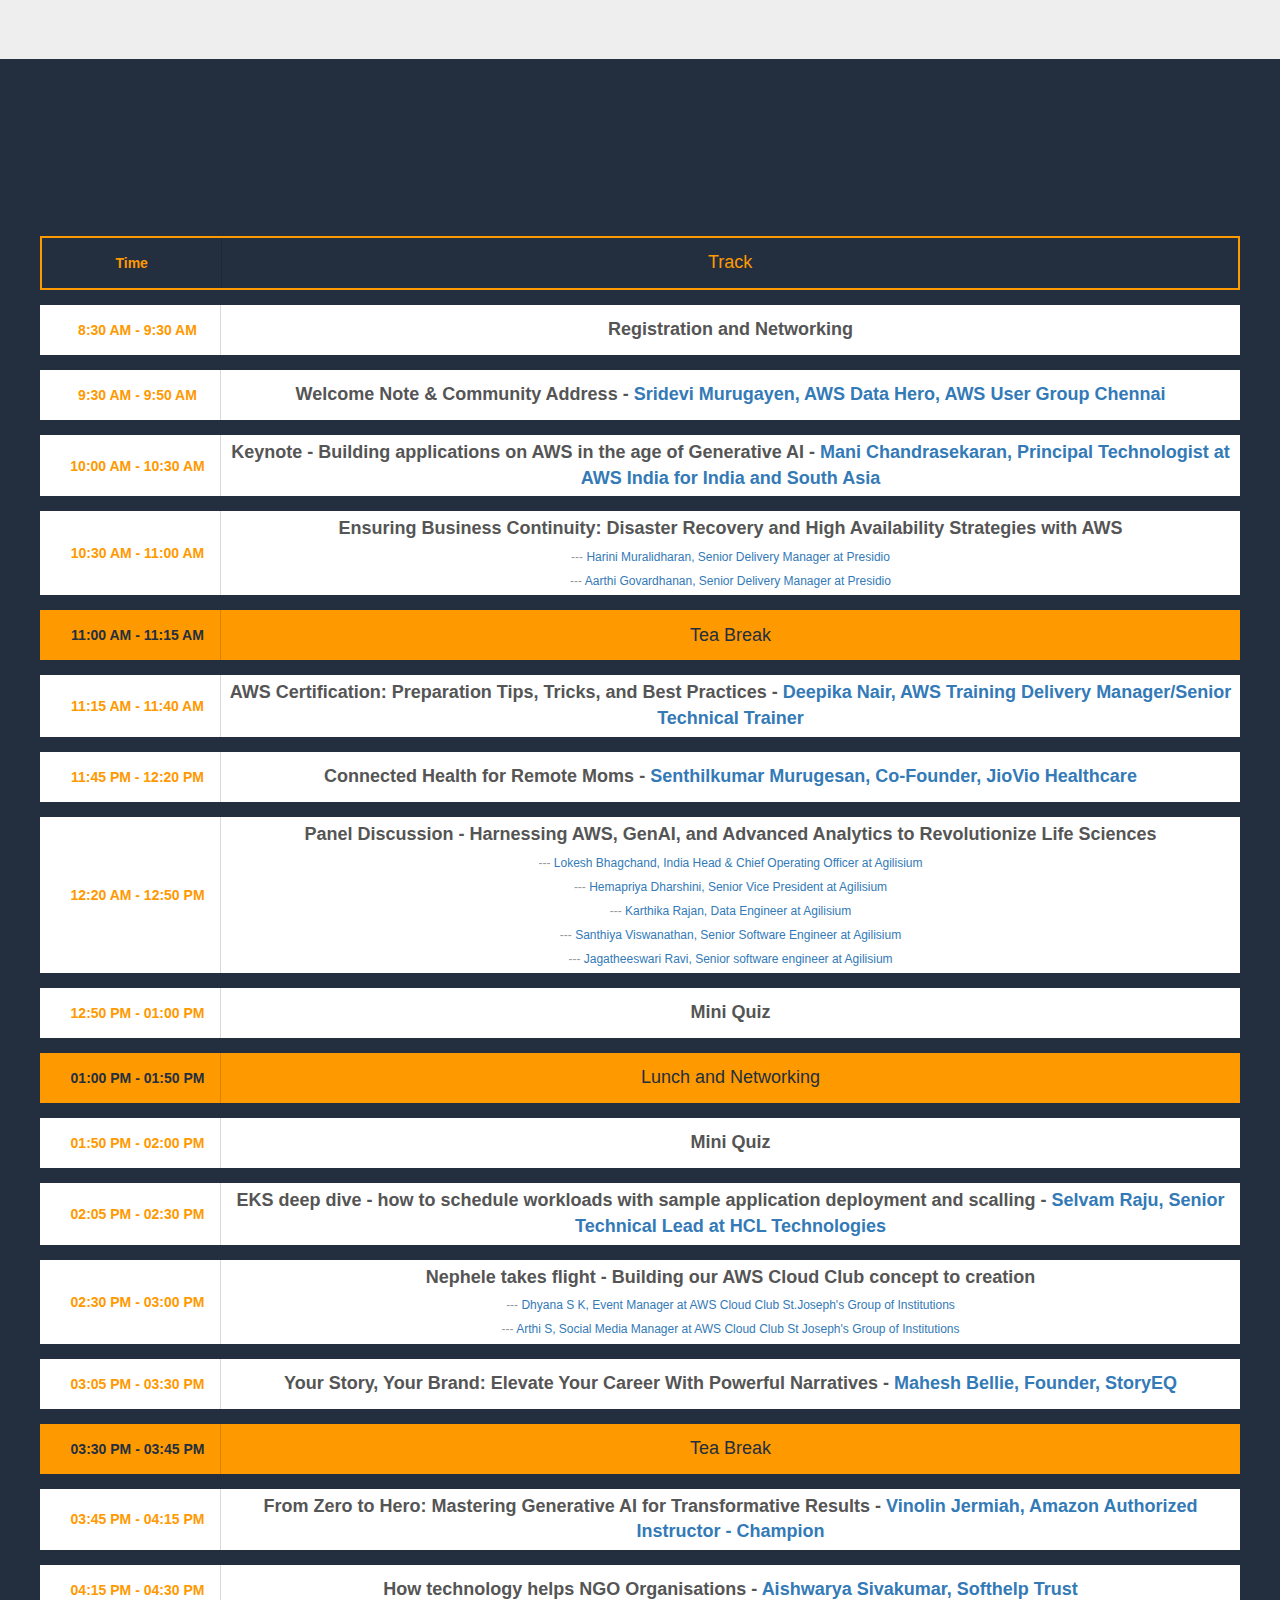
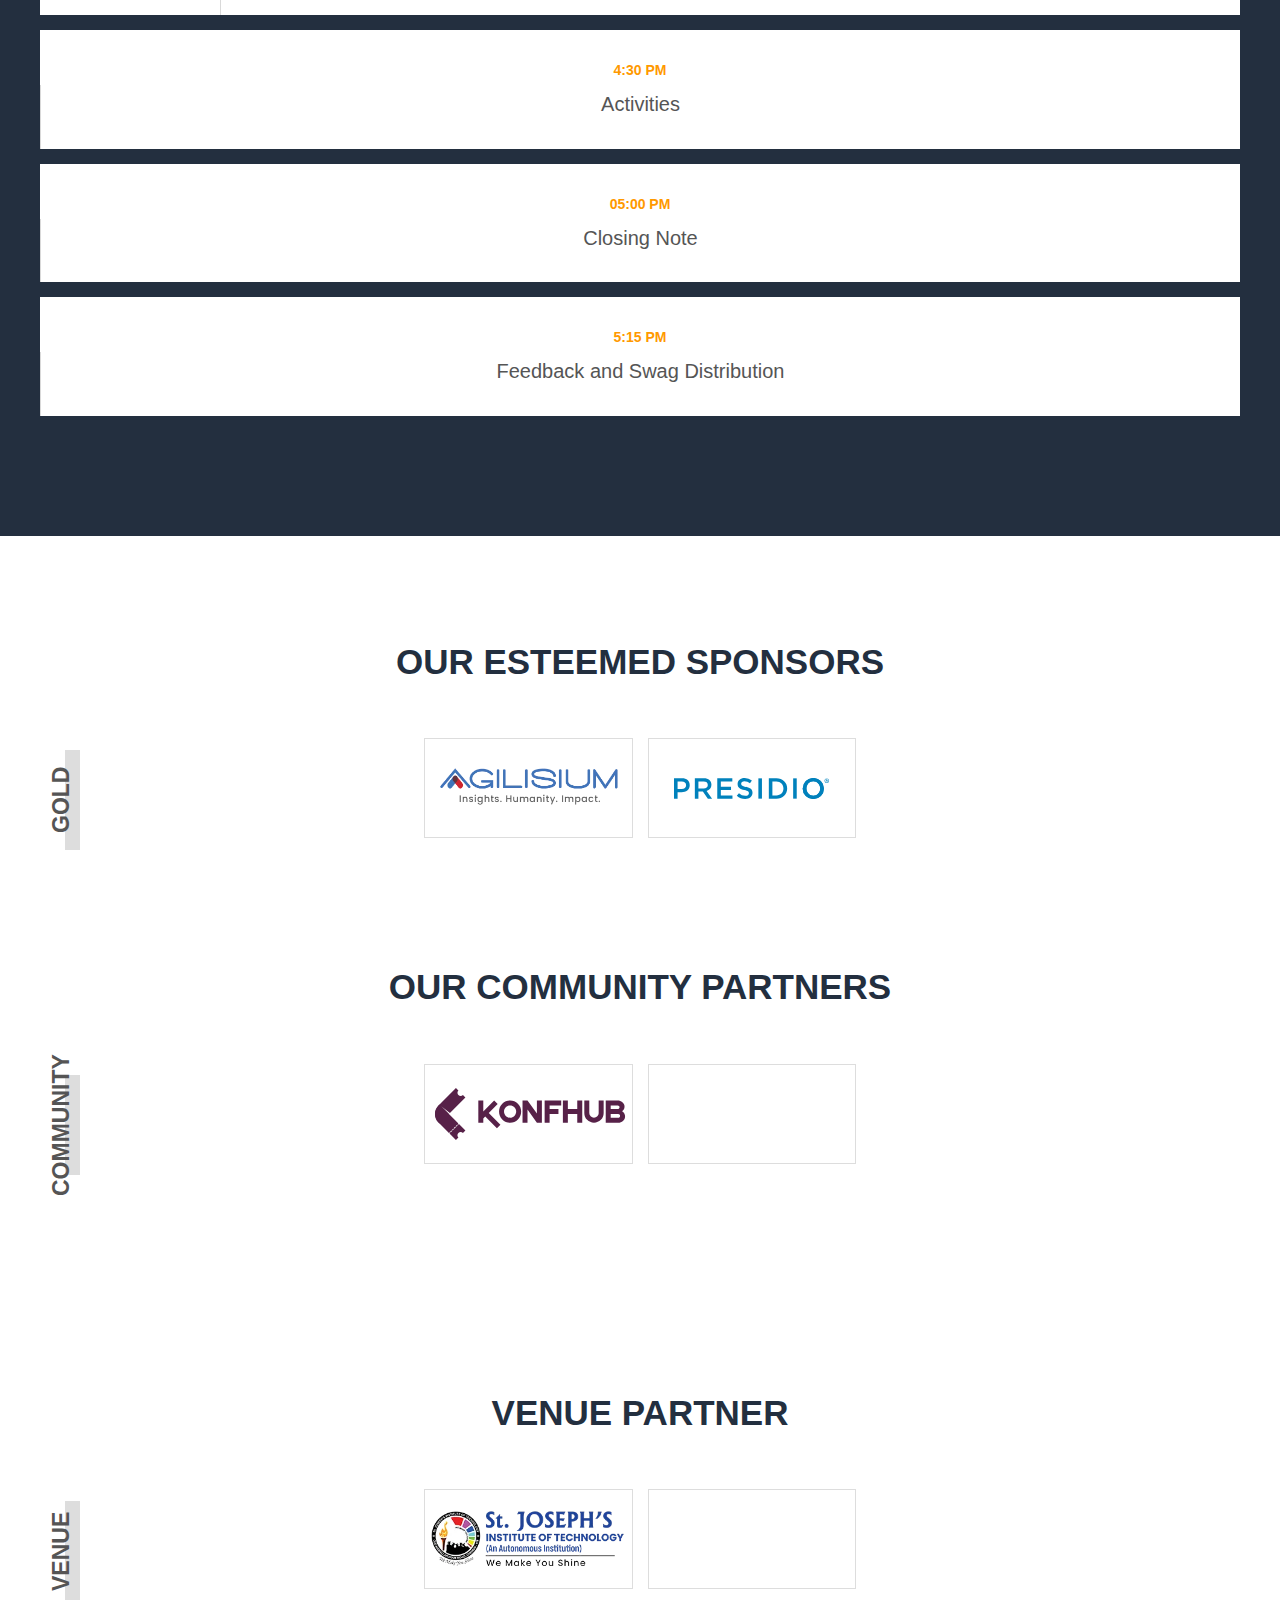
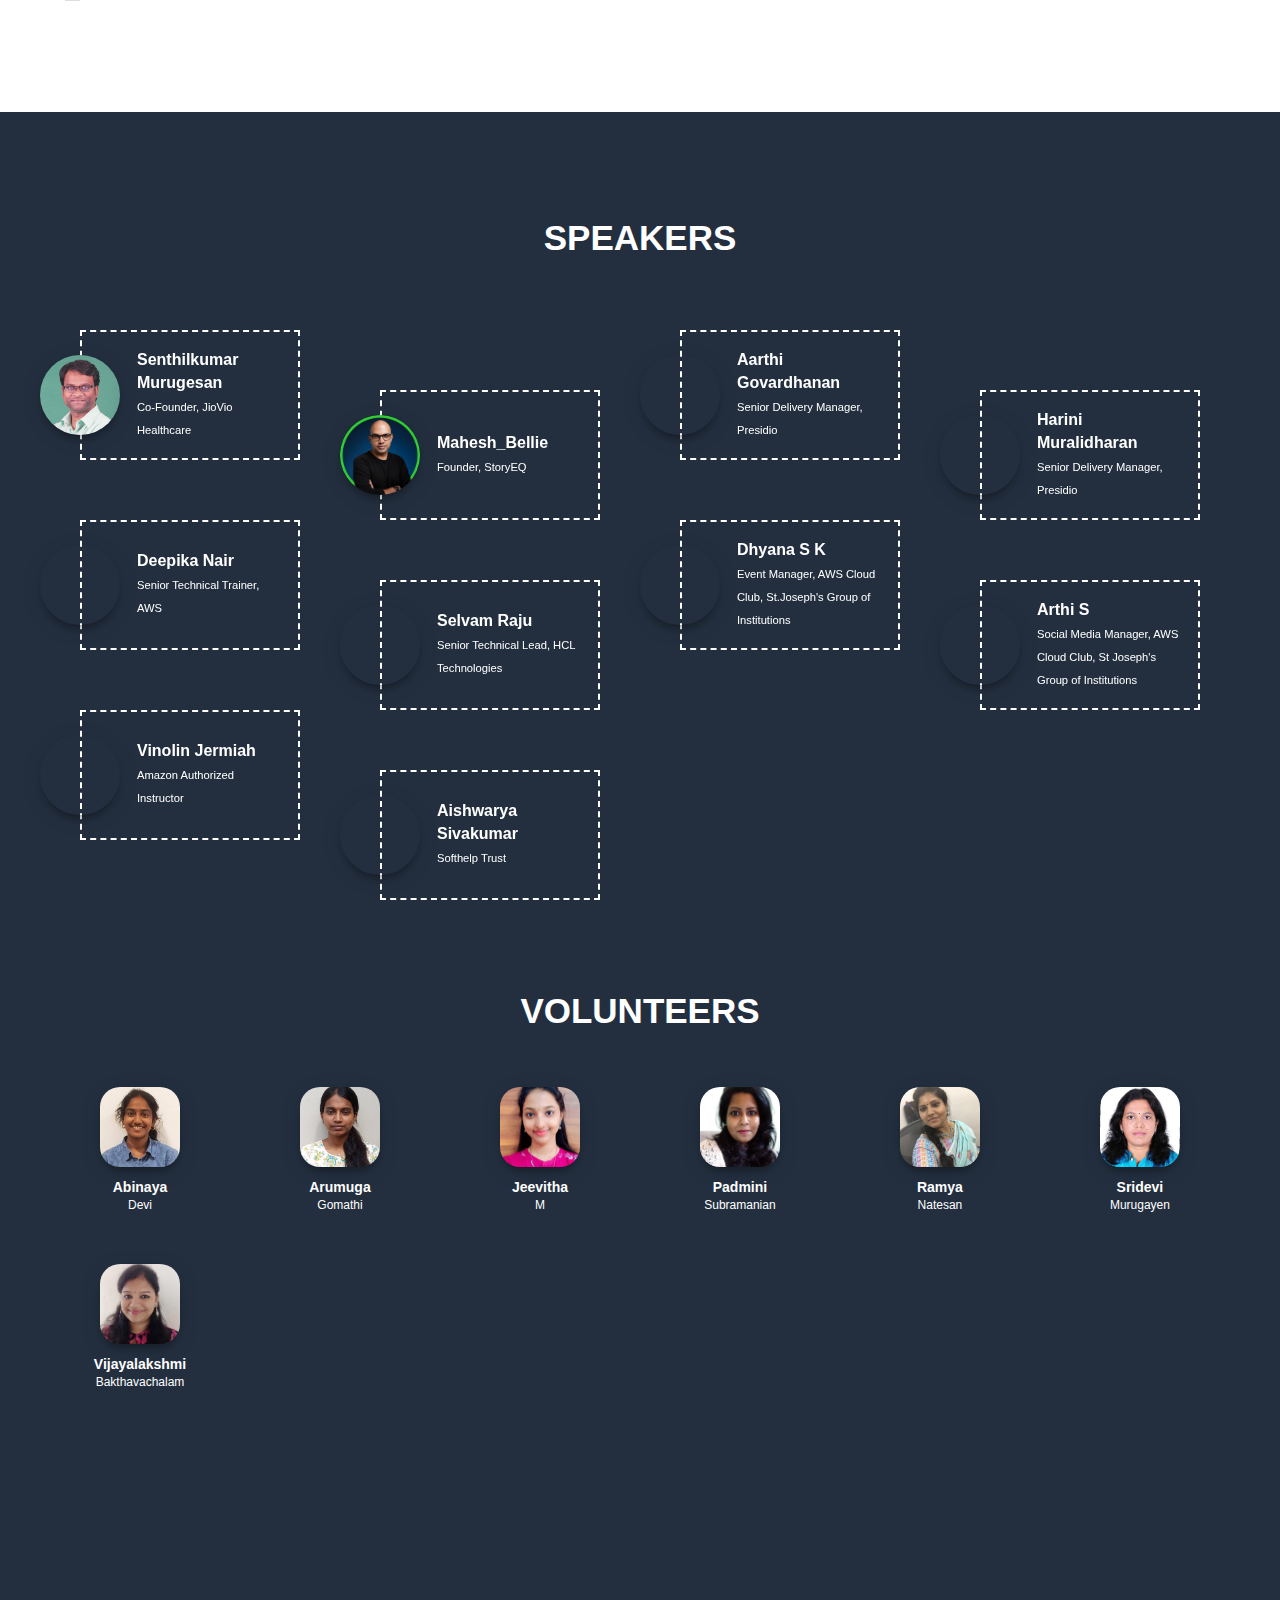
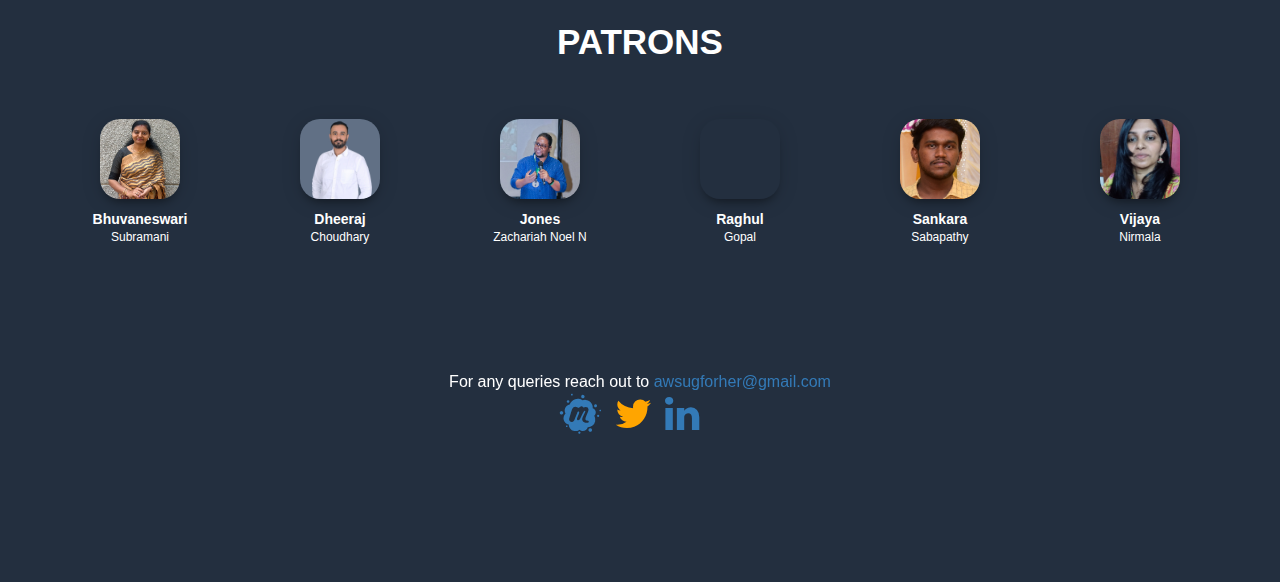
==== commit ca288a53: "venue" ====
--- a/index.html
+++ b/index.html
@@ -877,7 +877,7 @@
                 <div class="tr ">
                   <div class="td idx">
                     <div>
-                      <p>10:00 AM - 10:25 AM</p>
+                      <p>10:00 AM - 10:30 AM</p>
                     </div>
                   </div>
                   <div class="td" colspan="4">
@@ -890,7 +890,7 @@
                 <div class="tr ">
                   <div class="td idx">
                     <div>
-                      <p>10:30 AM - 10:55 AM</p>
+                      <p>10:30 AM - 11:00 AM</p>
                     </div>
                   </div>
                   <div class="td" colspan="4">
@@ -905,7 +905,7 @@
                 <div class="tr gap">
                   <div class="td idx">
                     <div>
-                      <p>10:55 AM - 11:10 AM</p>
+                      <p>11:00 AM - 11:15 AM</p>
                     </div>
                   </div>
                   <div class="td" colspan="4">
@@ -928,29 +928,62 @@
                     </div>
                   </div>
                 </div>
+
+                <div class="tr ">
+                  <div class="td idx">
+                    <div>
+                      <p>11:45 PM - 12:20 PM</p>
+                    </div>
+                  </div>
+                  <div class="td" colspan="4">
+                    <div>
+                      <strong> Connected Health for Remote Moms - <a href="https://www.linkedin.com/in/senthilkumar-murugesan/" target="_blank">Senthilkumar Murugesan, Co-Founder, JioVio Healthcare</a></strong>
+                    </div>
+                  </div>
+                </div>
                 
                 <div class="tr ">
                   <div class="td idx">
                     <div>
-                      <p>11:45 AM - 12:10 PM</p>
+                      <p>12:20 AM - 12:50 PM</p>
                     </div>
                   </div>
                   <div class="td" colspan="4">
-                      <div>
-                        <strong>  Tech Talk - Gold Sponsor  <a href="" target="_blank"> </a></strong>
-                      </div>
-                  </div>
-                </div>
+                    <div>
+                      <p><strong> Panel Discussion - Harnessing AWS, GenAI, and Advanced Analytics to Revolutionize Life Sciences </strong></p>
+                      <p><a href="https://www.linkedin.com/in/lokesh-bhagchand-5b28962/" target="_blank">Lokesh Bhagchand, India Head & Chief Operating Officer at Agilisium</a></p>
+                      <p><a href="https://www.linkedin.com/in/hemapriya-dharshini-2a94aaa/" target="_blank">Hemapriya Dharshini, Senior Vice President at Agilisium </a></p>
+                      <p><a href="https://www.linkedin.com/in/karthika-rajan-90a7b5112/" target="_blank">Karthika Rajan, Data Engineer at Agilisium </a></p>
+                      <p><a href="https://www.linkedin.com/in/santhiya-viswanathan-4629601b8/" target="_blank">Santhiya Viswanathan, Senior Software Engineer at Agilisium </a></p>
+                      <p><a href="https://www.linkedin.com/in/jagatheeswari-ravi-6a2197266/" target="_blank">Jagatheeswari Ravi, Senior software engineer at Agilisium </a></p>
+
+                    </div>
+                  </div>
+                </div>
+
+
 
                 <div class="tr ">
                   <div class="td idx">
                     <div>
-                      <p>12:15 PM - 12:40 PM</p>
+                      <p>12:50 PM - 01:00 PM</p>
                     </div>
                   </div>
                   <div class="td" colspan="4">
                     <div>
-                      <strong> Connected Health for Remote Moms - <a href="https://www.linkedin.com/in/senthilkumar-murugesan/" target="_blank">Senthilkumar Murugesan, Co-Founder, JioVio Healthcare</a></strong>
+                      <strong> Mini Quiz <a href="" target="_blank"> </a></strong>
+                    </div>
+                  </div>
+                </div>
+                <div class="tr gap">
+                  <div class="td idx">
+                    <div>
+                      <p>01:00 PM - 01:50 PM</p>
+                    </div>
+                  </div>
+                  <div class="td" colspan="4">
+                    <div>
+                      <p>Lunch and Networking</p>
                     </div>
                   </div>
                 </div>
@@ -958,31 +991,6 @@
                 <div class="tr ">
                   <div class="td idx">
                     <div>
-                      <p>12:45 PM - 01:00 PM</p>
-                    </div>
-                  </div>
-                  <div class="td" colspan="4">
-                    <div>
-                      <strong> Mini Quiz <a href="" target="_blank"> </a></strong>
-                    </div>
-                  </div>
-                </div>
-                <div class="tr gap">
-                  <div class="td idx">
-                    <div>
-                      <p>01:00 PM - 01:50 PM</p>
-                    </div>
-                  </div>
-                  <div class="td" colspan="4">
-                    <div>
-                      <p>Lunch and Networking</p>
-                    </div>
-                  </div>
-                </div>
-
-                <div class="tr ">
-                  <div class="td idx">
-                    <div>
                       <p>01:50 PM - 02:00 PM</p>
                     </div>
                   </div>
@@ -1009,7 +1017,7 @@
                 <div class="tr">
                   <div class="td idx">
                     <div>
-                      <p>02:35 PM - 03:00 PM</p>
+                      <p>02:30 PM - 03:00 PM</p>
                     </div>
                   </div>
                   <div class="td" colspan="4">
@@ -1036,7 +1044,7 @@
                 <div class="tr gap">
                   <div class="td idx">
                     <div>
-                      <p>03:30 PM - 03:50 PM</p>
+                      <p>03:30 PM - 03:45 PM</p>
                     </div>
                   </div>
                   <div class="td" colspan="4">
@@ -1049,7 +1057,7 @@
                  <div class="tr">
                   <div class="td idx">
                     <div>
-                      <p>03:50 PM - 04:15 PM</p>
+                      <p>03:45 PM - 04:15 PM</p>
                     </div>
                   </div>
                   <div class="td" colspan="4">
@@ -1062,7 +1070,7 @@
                 <div class="tr">
                   <div class="td idx">
                     <div>
-                      <p>04:15 PM - 04:25 PM</p>
+                      <p>04:15 PM - 04:30 PM</p>
                     </div>
                   </div>
                   <div class="td" colspan="4">
@@ -1175,17 +1183,17 @@
                 <div class="fhf">
                   <div class="head"><span>Community</span></div>
                 </div>
-                  <div class="f1">
+                <div class="f1">
                   <div class="konfhub" style="background-size:95%;">
                     <a href="https://konfhub.com/" target="_blank">KonfHub</a>
                   </div>
                 </div>
+                <div class="f1">
+                  <div class="awsUGChennai" style="background-size:50%;">
+                    <a href="https://www.meetup.com/awsusergroup-chennai/" target="_blank">AWS User Group Chennai</a>
+                  </div>
+                </div>
                 <!-- <div class="f1">
-                  <div class="mongodbUG" style="background-size:130%;">
-                    <a href="https://mdblink.com/bengaluru-mug" target="_blank">MongoDB User Group</a>
-                  </div>
-                </div>
-                <div class="f1">
                   <div class="packt" style="background-size:130%;">
                     <a href="https://packt.link/lmWpX" target="_blank">Packt</a>
                   </div>
@@ -1232,6 +1240,33 @@
                     <a href="https://collabnix.com/" target="_blank">Collabnix</a>
                   </div>
                 </div>                 -->
+              </div>
+            </div>
+          </div>
+        </div>
+      </div>
+    </div>
+
+    <div class="section section-5" id="venuePartners" style="box-shadow: none">
+      <div class="container">
+        <div class="sponsors">
+          <h4 class="main-heading-ttl text-center">Venue Partner</h4>
+          <div class="cats">
+            <div class="cmnty">
+              <div class="flex-it sponser-list">
+                <div class="fhf">
+                  <div class="head"><span>Venue</span></div>
+                </div>
+                <div class="f1">
+                  <div class="stjoseph" style="background-size:100%;">
+                    <a href="https://www.meetup.com/aws-cloud-club-at-st-josephs-group-of-institutions/" target="_blank">Cloud Club</a>
+                  </div>
+                </div>
+                <div class="f1">
+                  <div class="cloudClub" style="background-size:55%;">
+                    <a href="https://www.meetup.com/aws-cloud-club-at-st-josephs-group-of-institutions/" target="_blank">Cloud Club</a>
+                  </div>
+                </div>
               </div>
             </div>
           </div>
--- a/stylesheets/style.css
+++ b/stylesheets/style.css
@@ -2402,8 +2402,16 @@
   background-image: url(../images/spons/konfhub-logo.svg);
 }
 
-#page .section-5 .sponsors .cats .flex-it .f1>div:not(.head).mongodbUG {
-  background-image: url(../images/spons/MUG_Bengaluru_DarkGreen.svg);
+#page .section-5 .sponsors .cats .flex-it .f1>div:not(.head).awsUGChennai {
+  background-image: url(../images/shetechday2024/sponsors/awsUGChennai.jpeg)
+}
+
+#page .section-5 .sponsors .cats .flex-it .f1>div:not(.head).cloudClub {
+  background-image: url(../images/shetechday2024/sponsors/St_Joseph_Cloud_Club.jpeg)
+}
+
+#page .section-5 .sponsors .cats .flex-it .f1>div:not(.head).stjoseph {
+  background-image: url(../images/shetechday2024/sponsors/st-new-logo-2024.webp)
 }
 
 /* line 751, ../sass/shared/_home.scss */
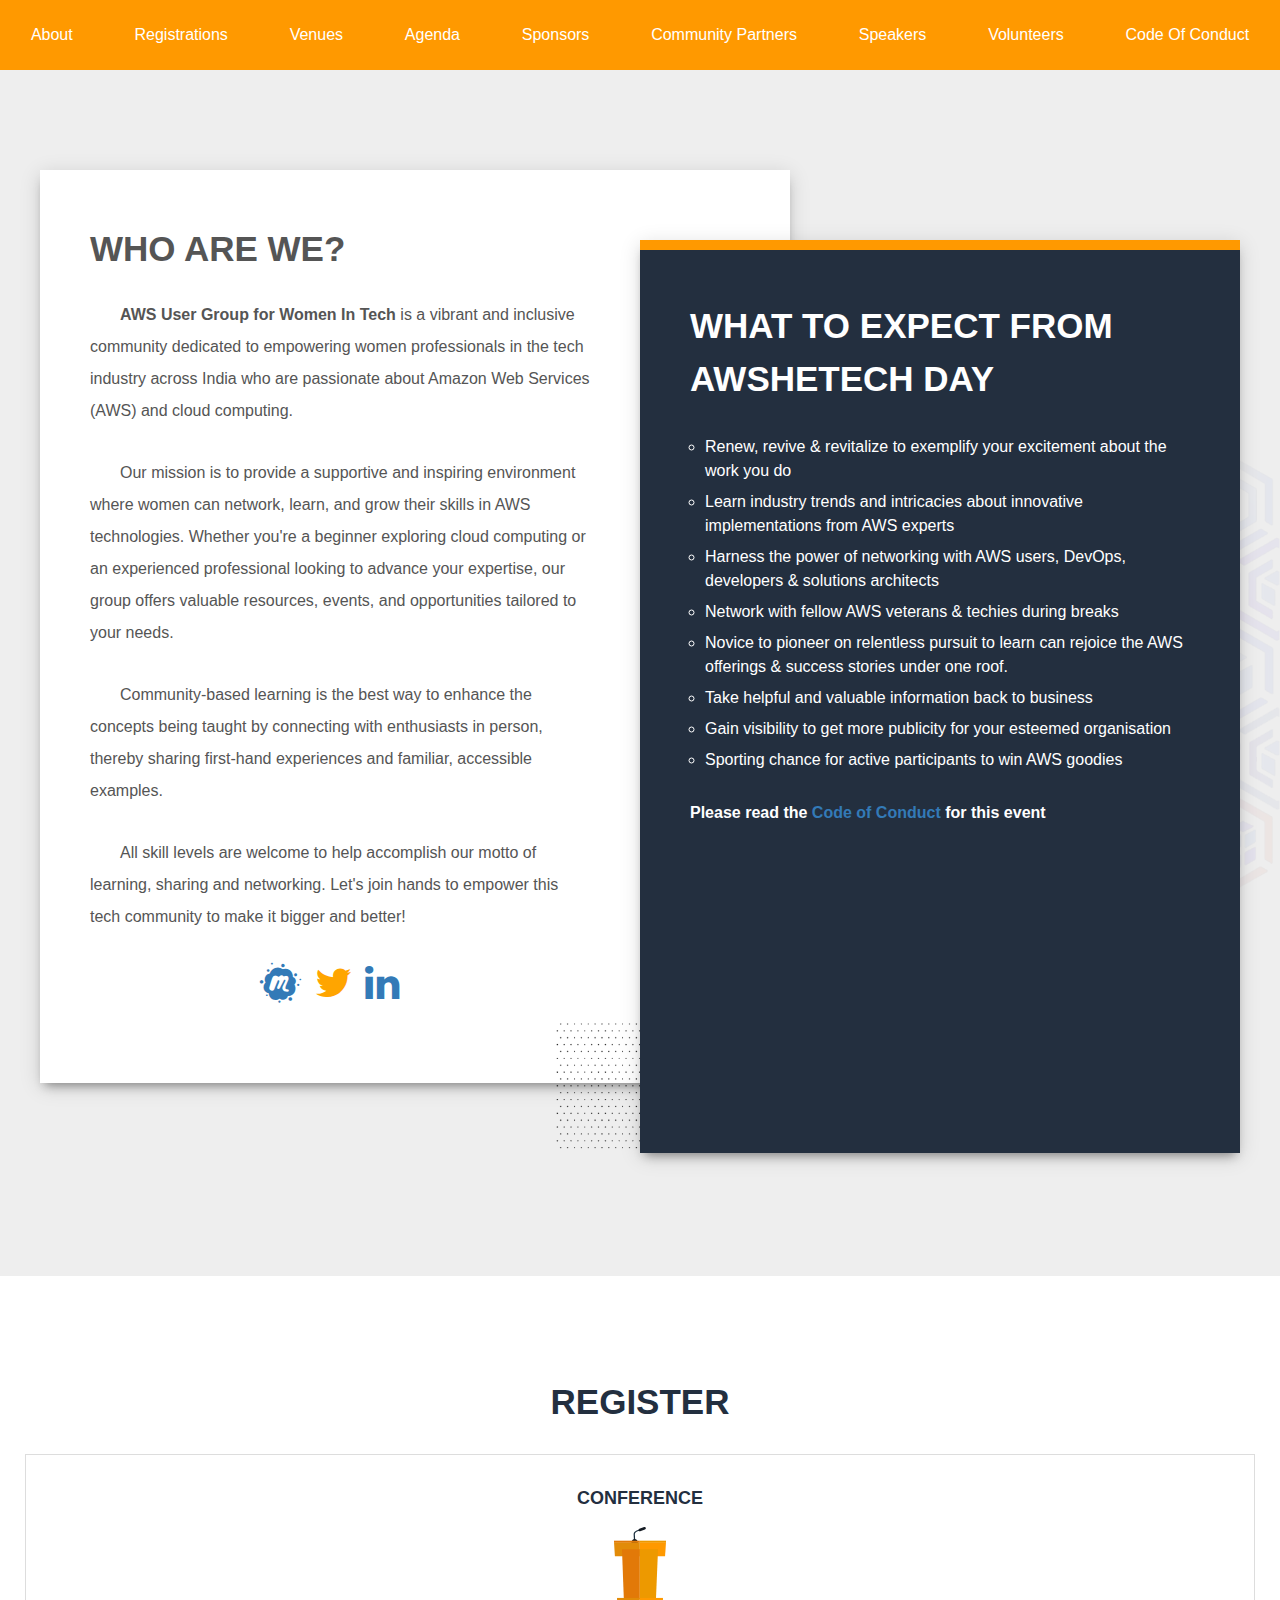
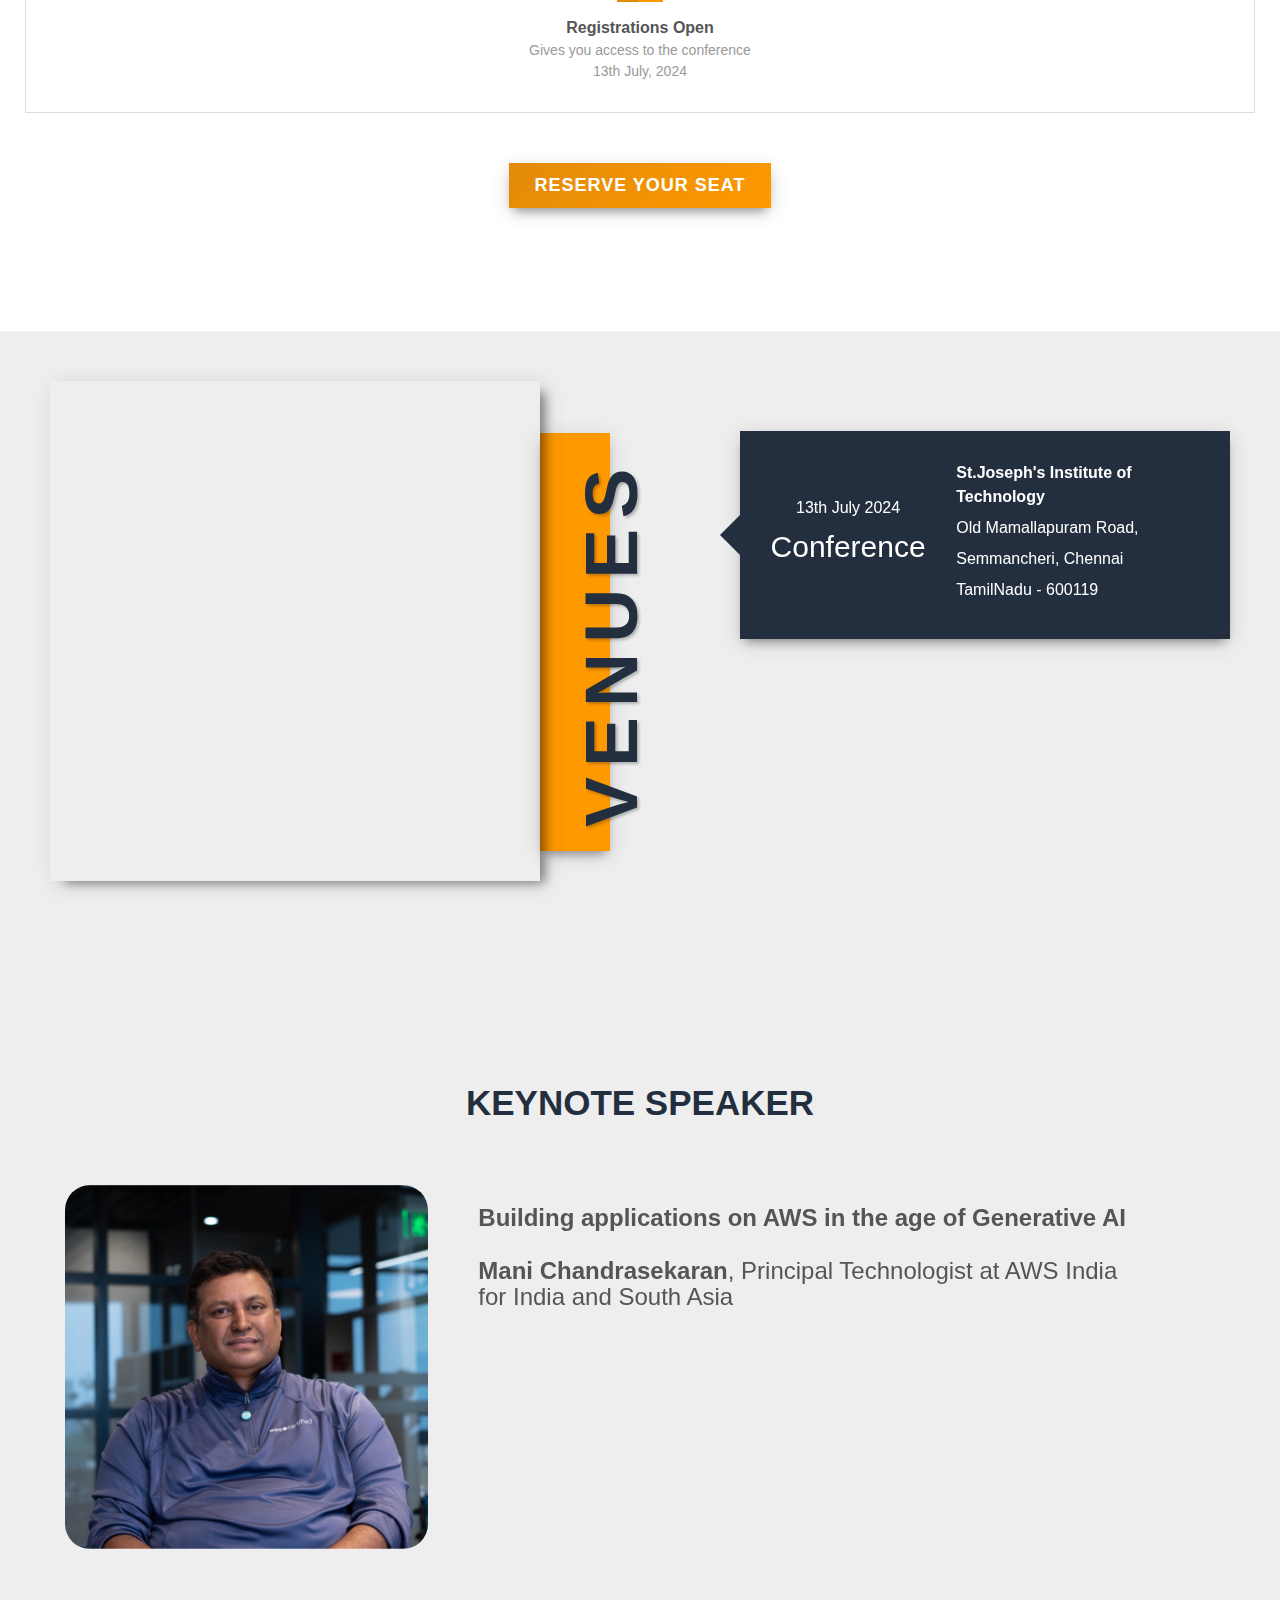
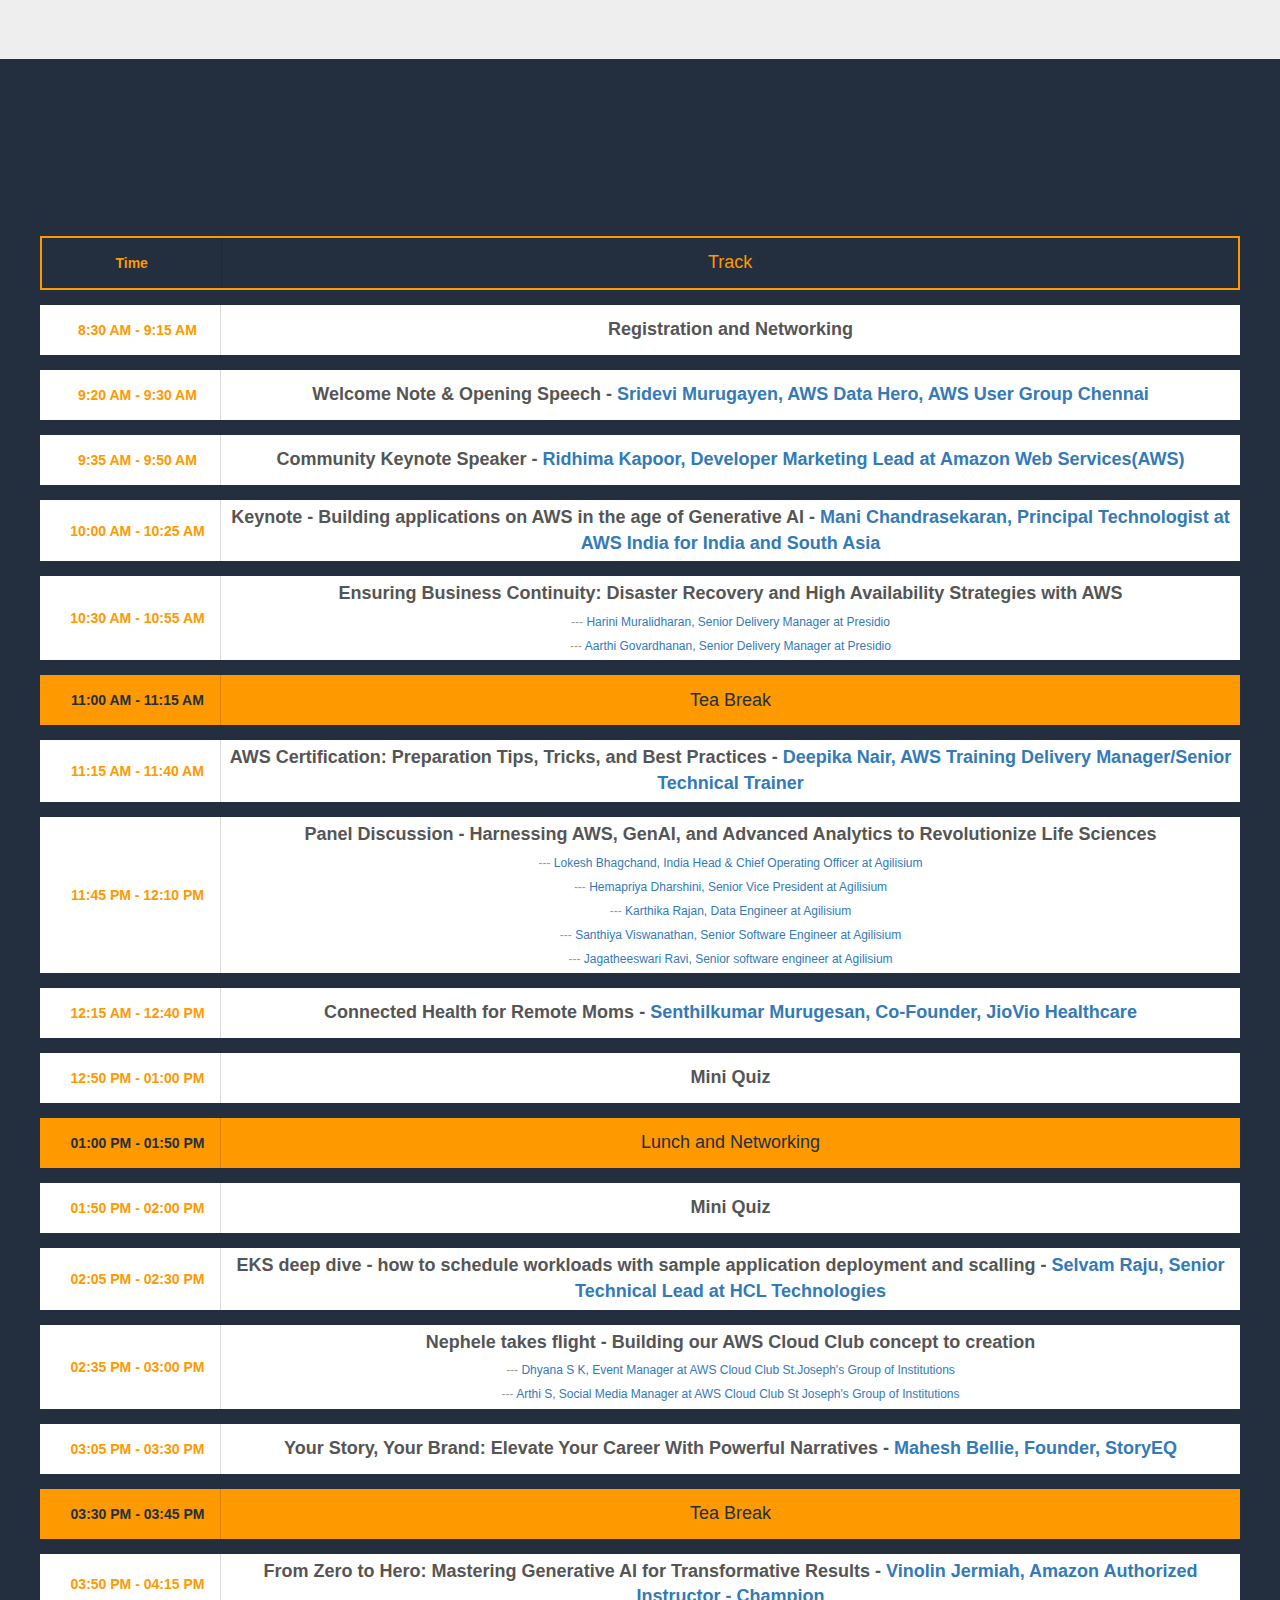
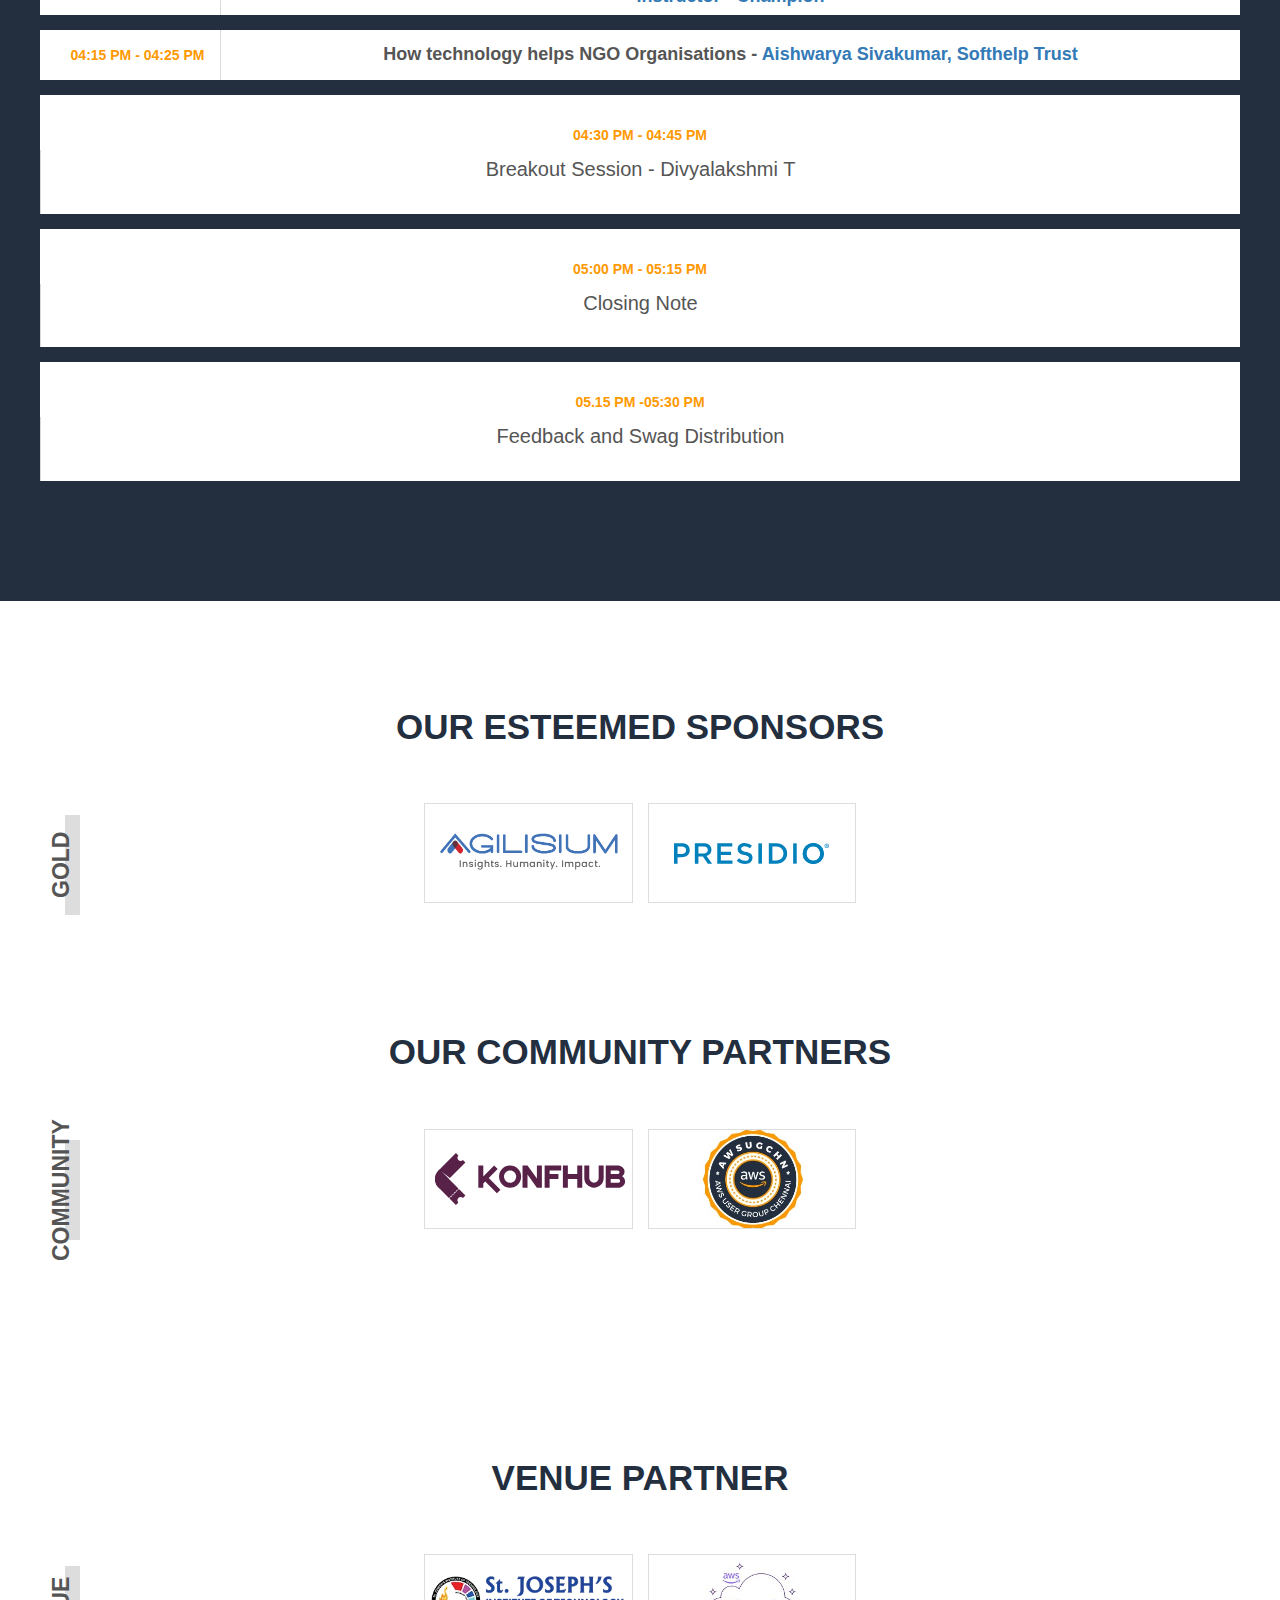
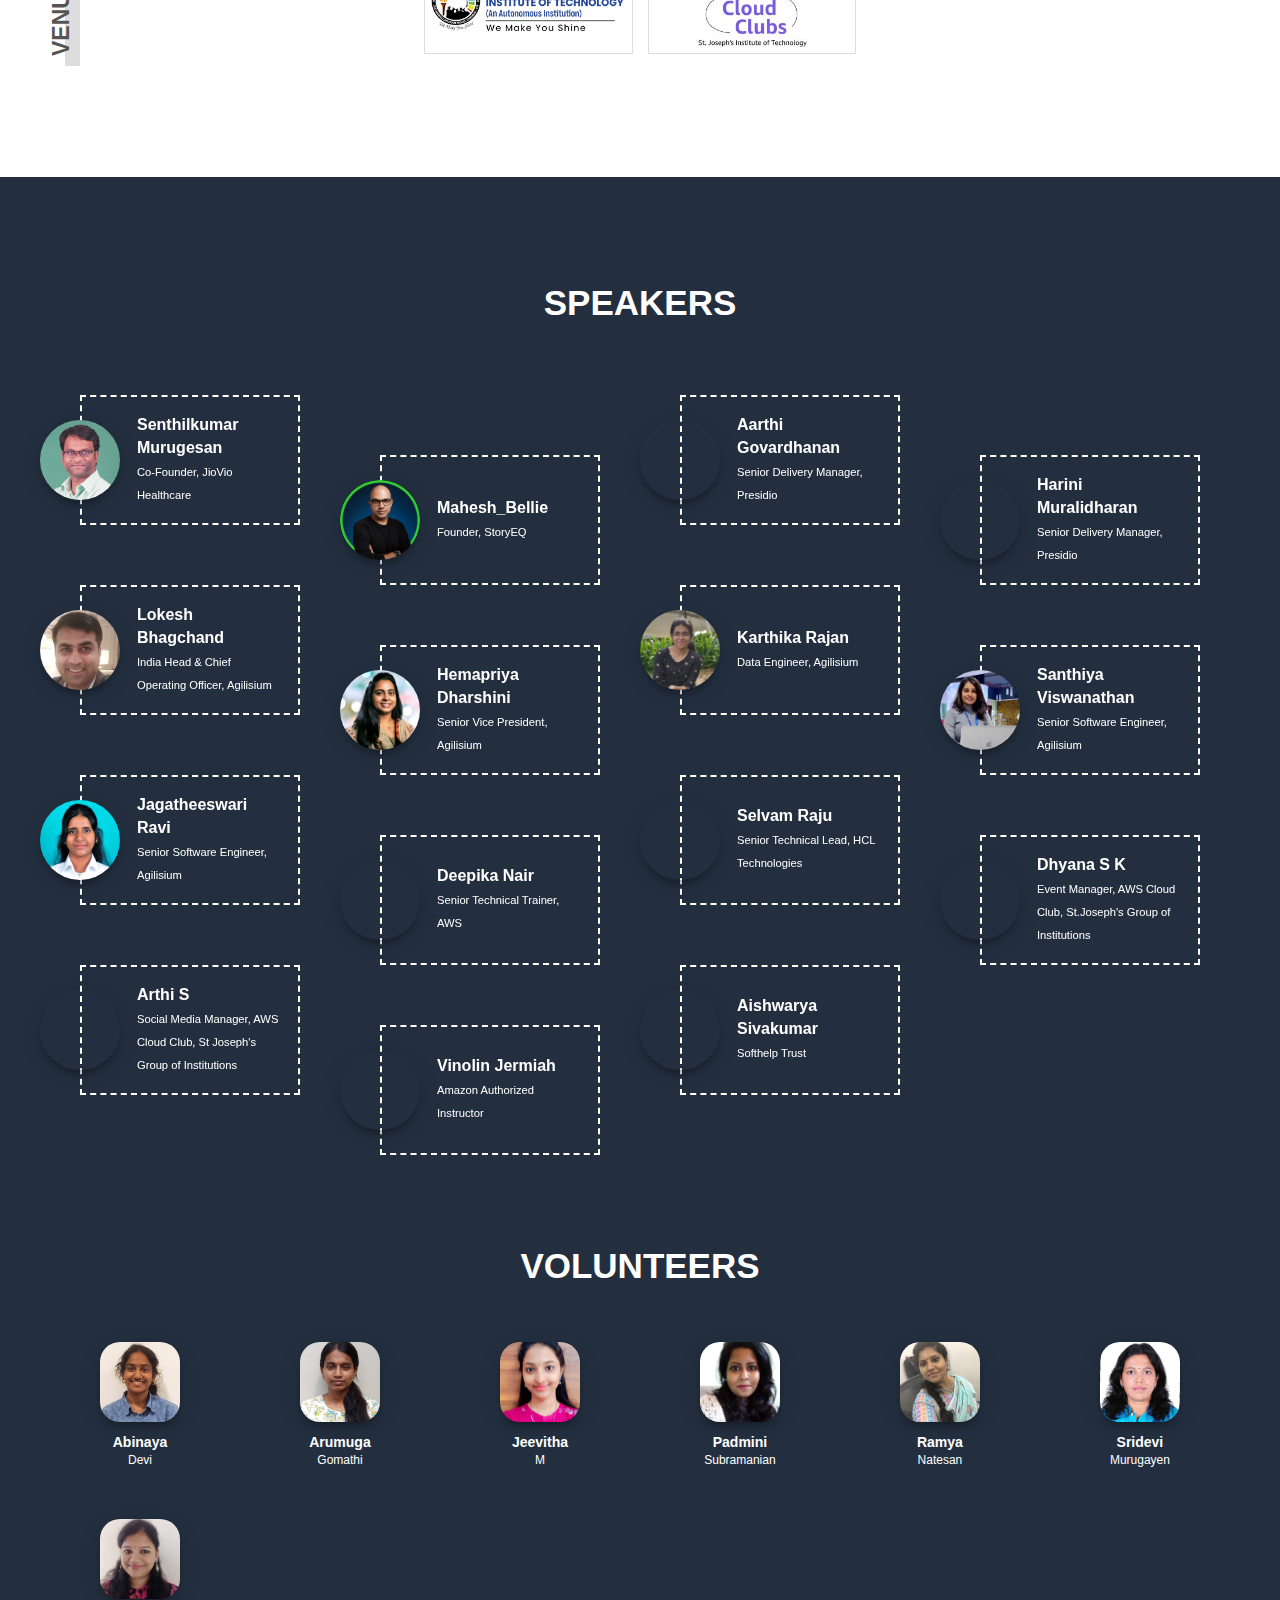
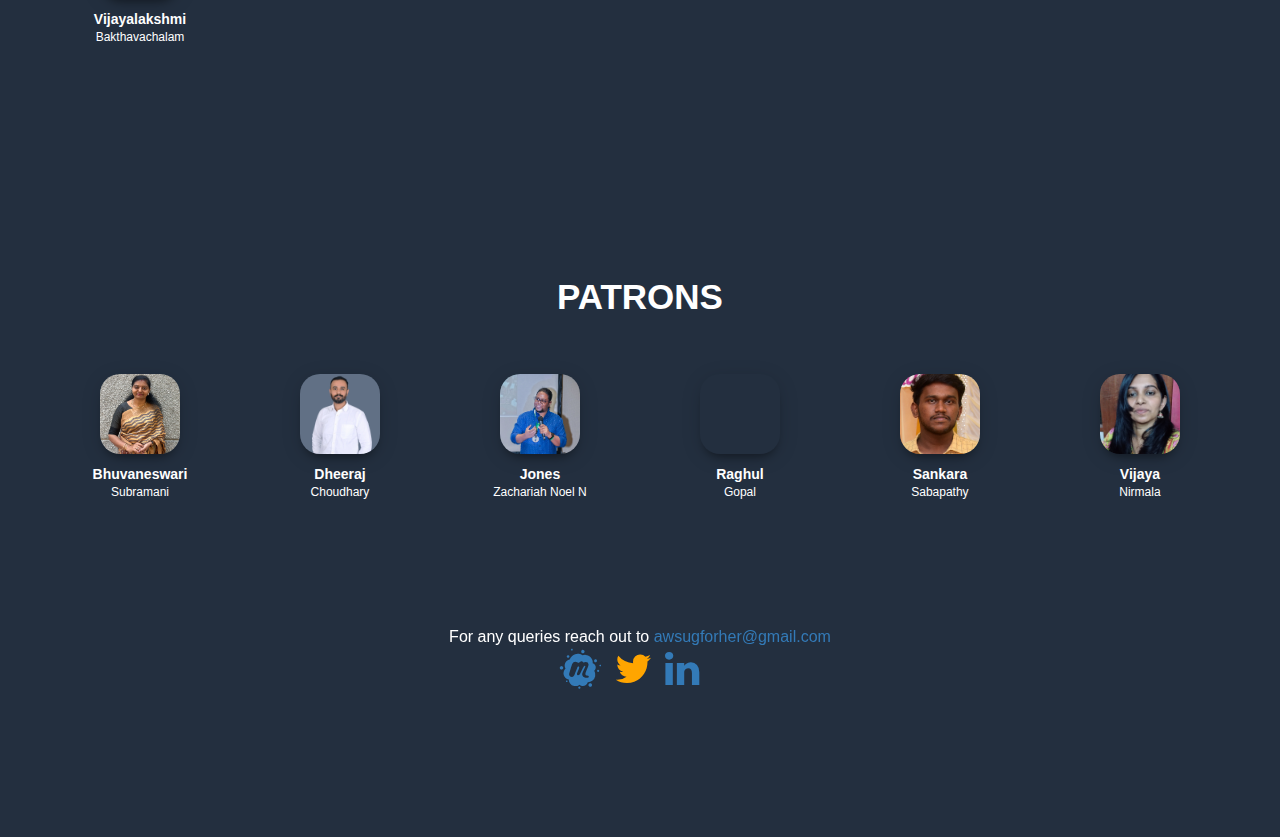
==== commit b2f955a4: "Merge pull request #16 from sankara-sabapathy/main" ====
--- a/index.html
+++ b/index.html
@@ -851,7 +851,7 @@
                 <div class="tr">
                   <div class="td idx">
                     <div>
-                      <p>8:30 AM - 9:30 AM</p>
+                      <p>8:30 AM - 9:15 AM</p>
                     </div>
                   </div>
                   <div class="td" colspan="4">
@@ -864,12 +864,26 @@
                 <div class="tr">
                   <div class="td idx">
                     <div>
-                      <p>9:30 AM - 9:50 AM</p>
+                      <p>9:20 AM - 9:30 AM</p>
                     </div>
                   </div>
                   <div class="td" colspan="4">
                     <div>
-                      <strong>Welcome Note & Community Address - <a href="https://www.linkedin.com/in/sridevi-murugayen/" target="_blank">Sridevi Murugayen, AWS Data Hero, AWS User Group Chennai</a></strong>
+                      <strong>Welcome Note & Opening Speech - <a href="https://www.linkedin.com/in/sridevi-murugayen/" target="_blank">Sridevi Murugayen, AWS Data Hero, AWS User Group Chennai</a></strong>
+                    </div>
+                  </div>
+                </div>
+                
+                
+                <div class="tr">
+                  <div class="td idx">
+                    <div>
+                      <p>9:35 AM - 9:50 AM</p>
+                    </div>
+                  </div>
+                  <div class="td" colspan="4">
+                    <div>
+                      <strong>Community Keynote Speaker  - <a href="https://www.linkedin.com/in/kapoor-ridhima/?originalSubdomain=in" target="_blank"> Ridhima Kapoor, Developer Marketing Lead at Amazon Web Services(AWS)</a></strong>
                     </div>
                   </div>
                 </div>
@@ -877,7 +891,7 @@
                 <div class="tr ">
                   <div class="td idx">
                     <div>
-                      <p>10:00 AM - 10:30 AM</p>
+                      <p>10:00 AM - 10:25 AM</p>
                     </div>
                   </div>
                   <div class="td" colspan="4">
@@ -890,7 +904,7 @@
                 <div class="tr ">
                   <div class="td idx">
                     <div>
-                      <p>10:30 AM - 11:00 AM</p>
+                      <p>10:30 AM - 10:55 AM</p>
                     </div>
                   </div>
                   <div class="td" colspan="4">
@@ -932,20 +946,7 @@
                 <div class="tr ">
                   <div class="td idx">
                     <div>
-                      <p>11:45 PM - 12:20 PM</p>
-                    </div>
-                  </div>
-                  <div class="td" colspan="4">
-                    <div>
-                      <strong> Connected Health for Remote Moms - <a href="https://www.linkedin.com/in/senthilkumar-murugesan/" target="_blank">Senthilkumar Murugesan, Co-Founder, JioVio Healthcare</a></strong>
-                    </div>
-                  </div>
-                </div>
-                
-                <div class="tr ">
-                  <div class="td idx">
-                    <div>
-                      <p>12:20 AM - 12:50 PM</p>
+                      <p>11:45 PM - 12:10 PM</p>
                     </div>
                   </div>
                   <div class="td" colspan="4">
@@ -960,12 +961,25 @@
                     </div>
                   </div>
                 </div>
-
-
-
+                
                 <div class="tr ">
                   <div class="td idx">
                     <div>
+                      <p>12:15 AM - 12:40 PM</p>
+                    </div>
+                  </div>
+                  <div class="td" colspan="4">
+                    <div>
+                      <strong> Connected Health for Remote Moms - <a href="https://www.linkedin.com/in/senthilkumar-murugesan/" target="_blank">Senthilkumar Murugesan, Co-Founder, JioVio Healthcare</a></strong>
+                    </div>
+                  </div>
+                </div>
+
+
+
+                <div class="tr ">
+                  <div class="td idx">
+                    <div>
                       <p>12:50 PM - 01:00 PM</p>
                     </div>
                   </div>
@@ -1017,7 +1031,7 @@
                 <div class="tr">
                   <div class="td idx">
                     <div>
-                      <p>02:30 PM - 03:00 PM</p>
+                      <p>02:35 PM - 03:00 PM</p>
                     </div>
                   </div>
                   <div class="td" colspan="4">
@@ -1057,7 +1071,7 @@
                  <div class="tr">
                   <div class="td idx">
                     <div>
-                      <p>03:45 PM - 04:15 PM</p>
+                      <p>03:50 PM - 04:15 PM</p>
                     </div>
                   </div>
                   <div class="td" colspan="4">
@@ -1070,7 +1084,7 @@
                 <div class="tr">
                   <div class="td idx">
                     <div>
-                      <p>04:15 PM - 04:30 PM</p>
+                      <p>04:15 PM - 04:25 PM</p>
                     </div>
                   </div>
                   <div class="td" colspan="4">
@@ -1082,12 +1096,12 @@
                 <div class="tr last">
                   <div class="td idx">
                     <div>
-                      <p>4:30 PM</p>
+                      <p>04:30 PM - 04:45 PM</p>
                     </div>
                   </div>
                   <div class="td" colspan="4">
                     <div>
-                      <p>Activities</p>
+                      <p>Breakout Session - Divyalakshmi T</p>
                     </div>
                   </div>
                 </div>
@@ -1095,7 +1109,7 @@
                 <div class="tr last">
                   <div class="td idx">
                     <div>
-                      <p>05:00 PM</p>
+                      <p>05:00 PM - 05:15 PM</p>
                     </div>
                   </div>
                   <div class="td" colspan="4">
@@ -1108,7 +1122,7 @@
                 <div class="tr last">
                   <div class="td idx">
                     <div>
-                      <p>5:15 PM</p>
+                      <p>05.15 PM -05:30 PM</p>
                     </div>
                   </div>
                   <div class="td" colspan="4">
@@ -1393,6 +1407,58 @@
                     </p>
                   </div>
                 </div>
+                
+                <div class="spk_itm flex-it">
+                  <div class="prod_im"><img src="images/shetechday2024/speakers/Lokesh_Bhagchand.jpeg" alt=""></div>
+                  <div class="namenid">
+                    <p>
+                      <b>Lokesh Bhagchand</b>
+                      <br>
+                      <small>India Head & Chief Operating Officer, Agilisium</small>
+                    </p>
+                  </div>
+                </div>
+                <div class="spk_itm flex-it">
+                  <div class="prod_im"><img src="images/shetechday2024/speakers/Hemapriya_Dharshini.jpeg" alt=""></div>
+                  <div class="namenid">
+                    <p>
+                      <b>Hemapriya Dharshini</b>
+                      <br>
+                      <small>Senior Vice President, Agilisium</small>
+                    </p>
+                  </div>
+                </div>
+                <div class="spk_itm flex-it">
+                  <div class="prod_im"><img src="images/shetechday2024/speakers/Karthika_Rajan.jpeg" alt=""></div>
+                  <div class="namenid">
+                    <p>
+                      <b>Karthika Rajan</b>
+                      <br>
+                      <small>Data Engineer, Agilisium</small>
+                    </p>
+                  </div>
+                </div>
+                <div class="spk_itm flex-it">
+                  <div class="prod_im"><img src="images/shetechday2024/speakers/Santhiya_Viswanathan.jpeg" alt=""></div>
+                  <div class="namenid">
+                    <p>
+                      <b>Santhiya Viswanathan</b>
+                      <br>
+                      <small>Senior Software Engineer, Agilisium</small>
+                    </p>
+                  </div>
+                </div>
+                <div class="spk_itm flex-it">
+                  <div class="prod_im"><img src="images/shetechday2024/speakers/Jagatheeswari_Ravi.jpeg" alt=""></div>
+                  <div class="namenid">
+                    <p>
+                      <b>Jagatheeswari Ravi</b>
+                      <br>
+                      <small>Senior Software Engineer, Agilisium</small>
+                    </p>
+                  </div>
+                </div>
+
                 <div class="spk_itm flex-it">
                   <div class="prod_im"><img src="images/shetechday2024/speakers/Deepika_Nair.jpeg" alt=""></div>
                   <div class="namenid">
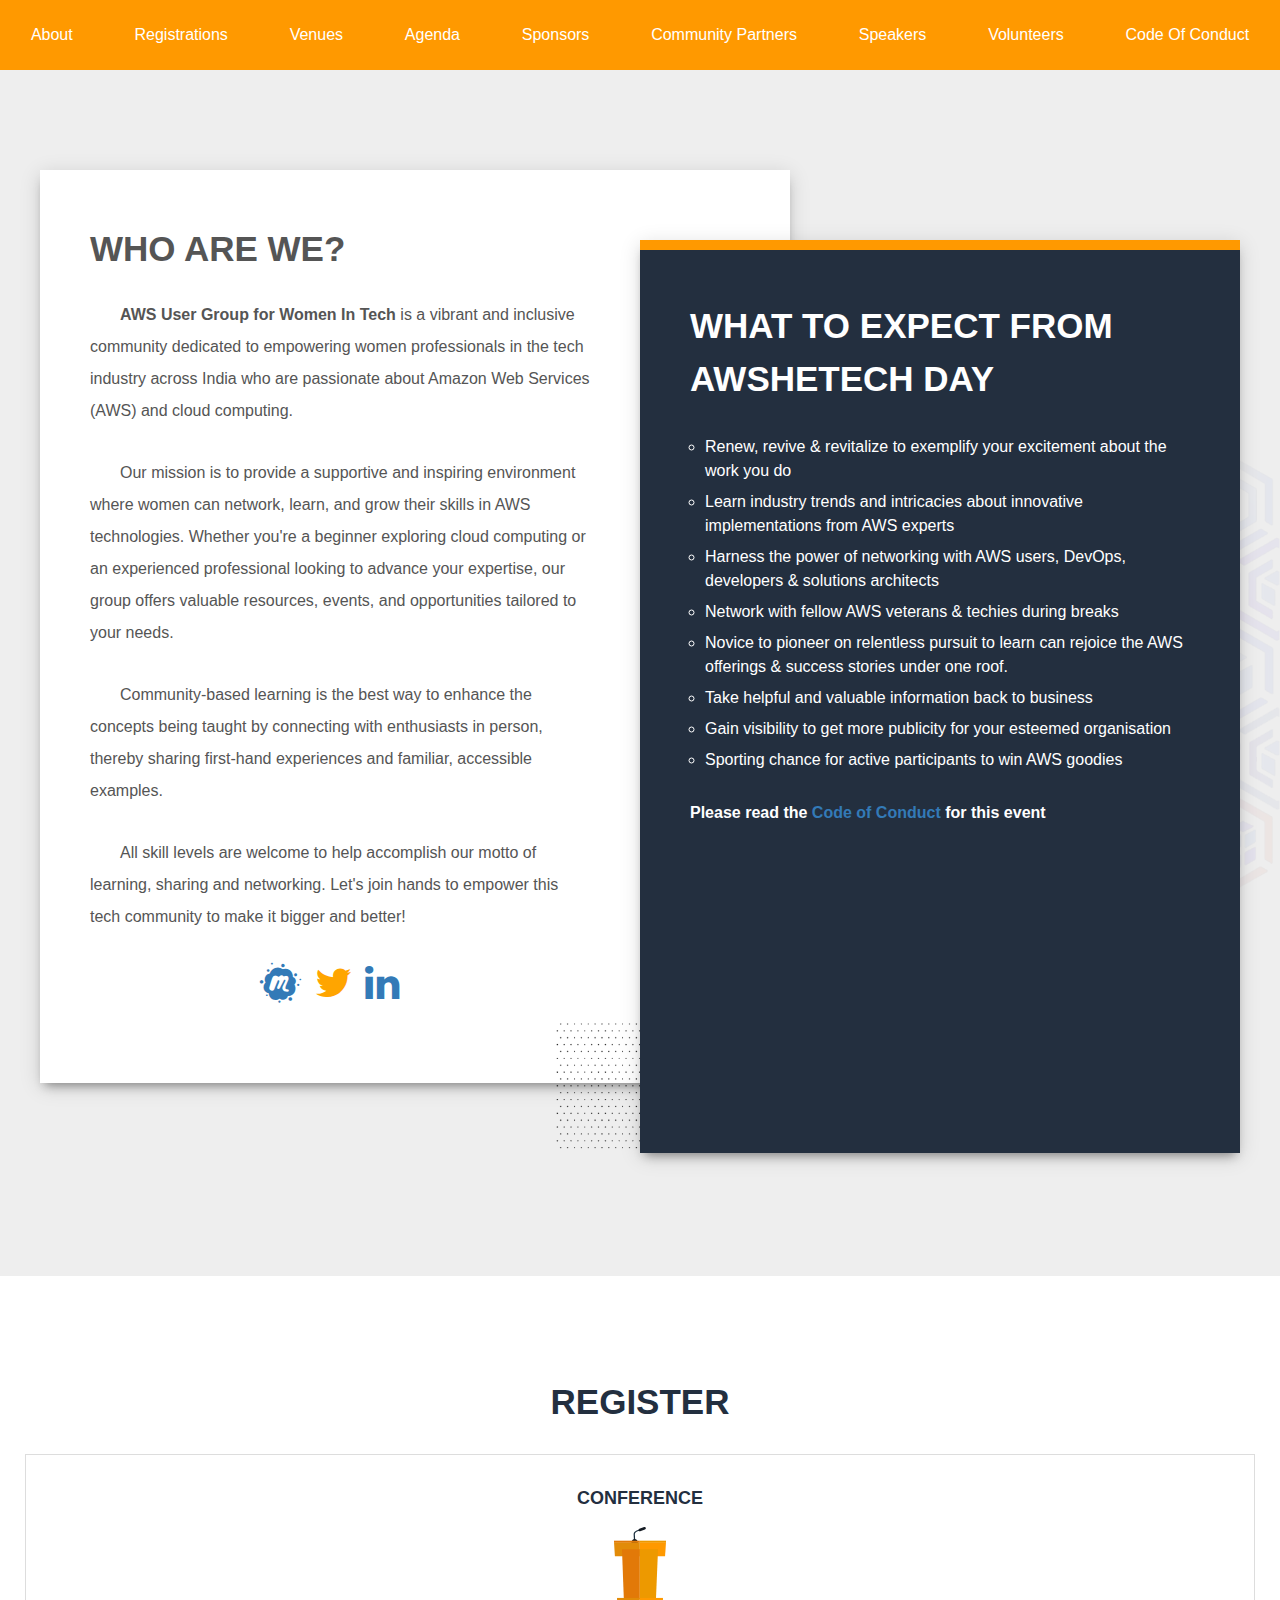
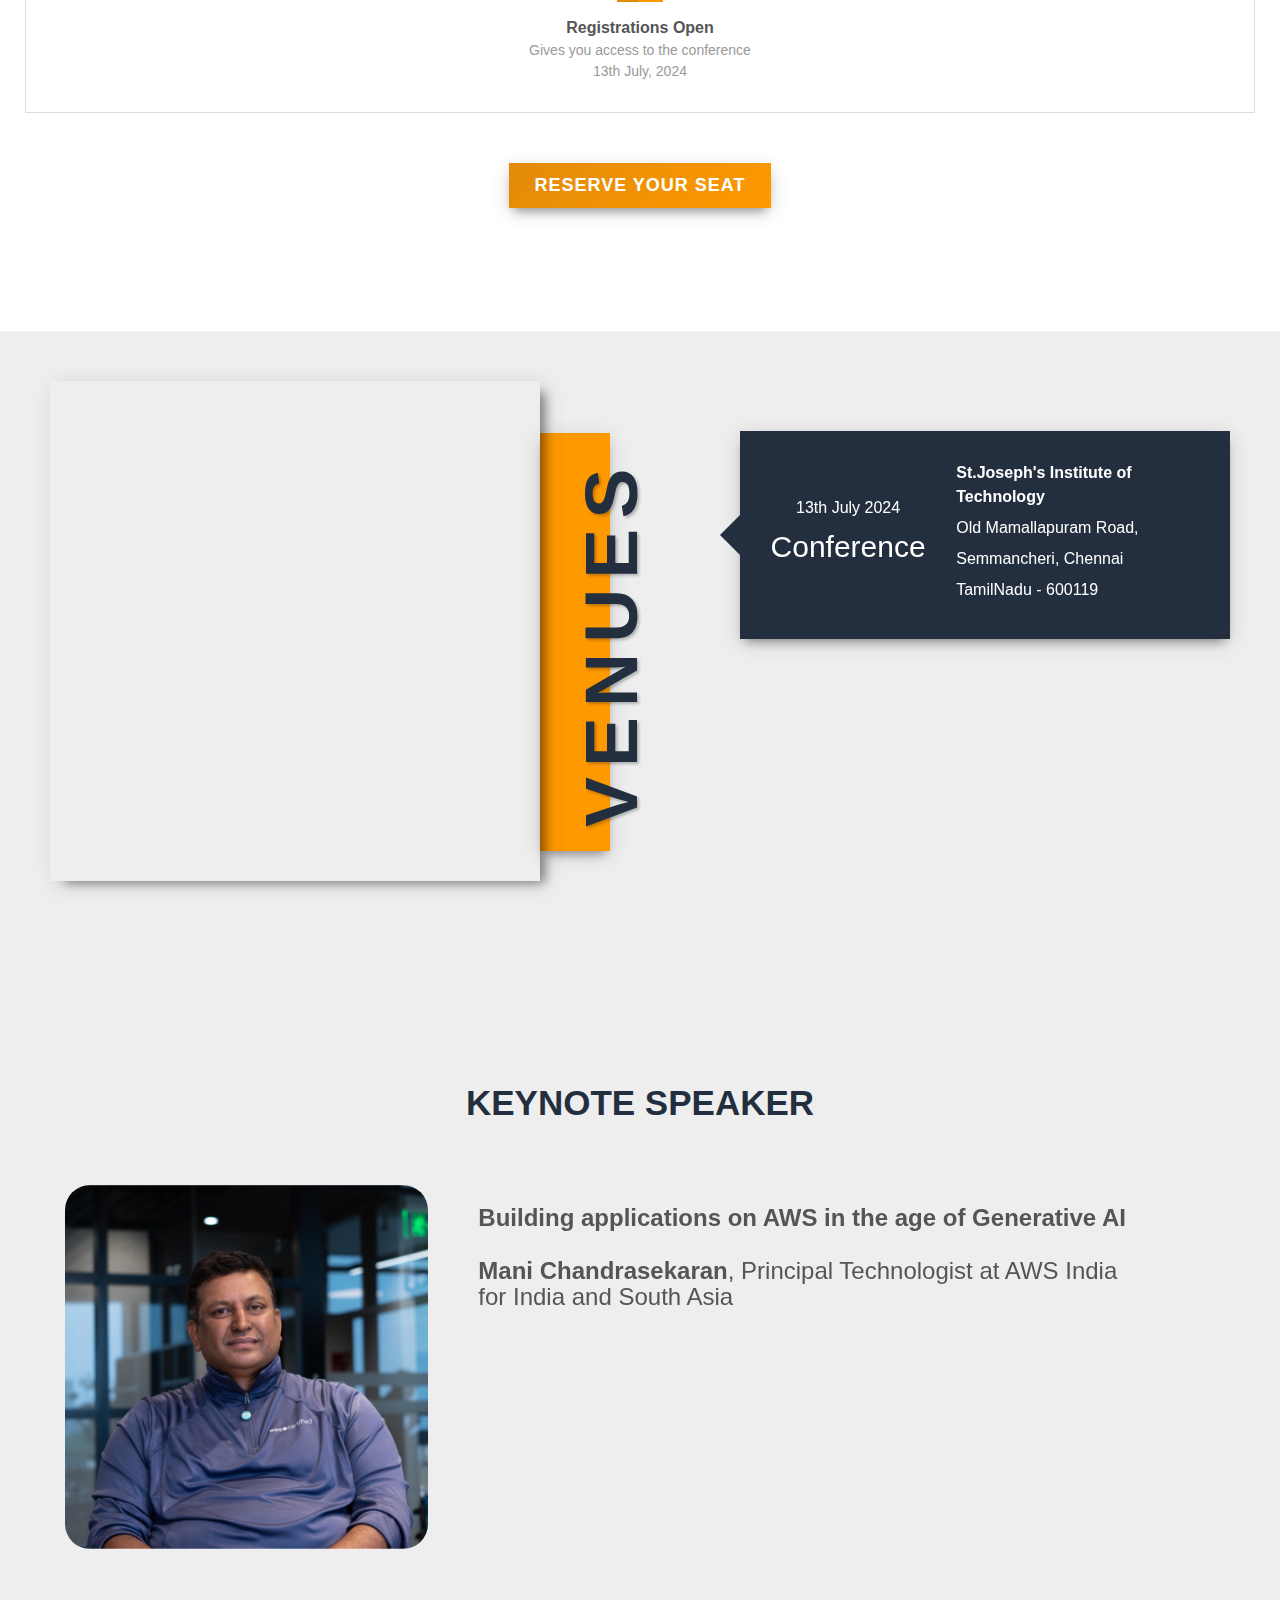
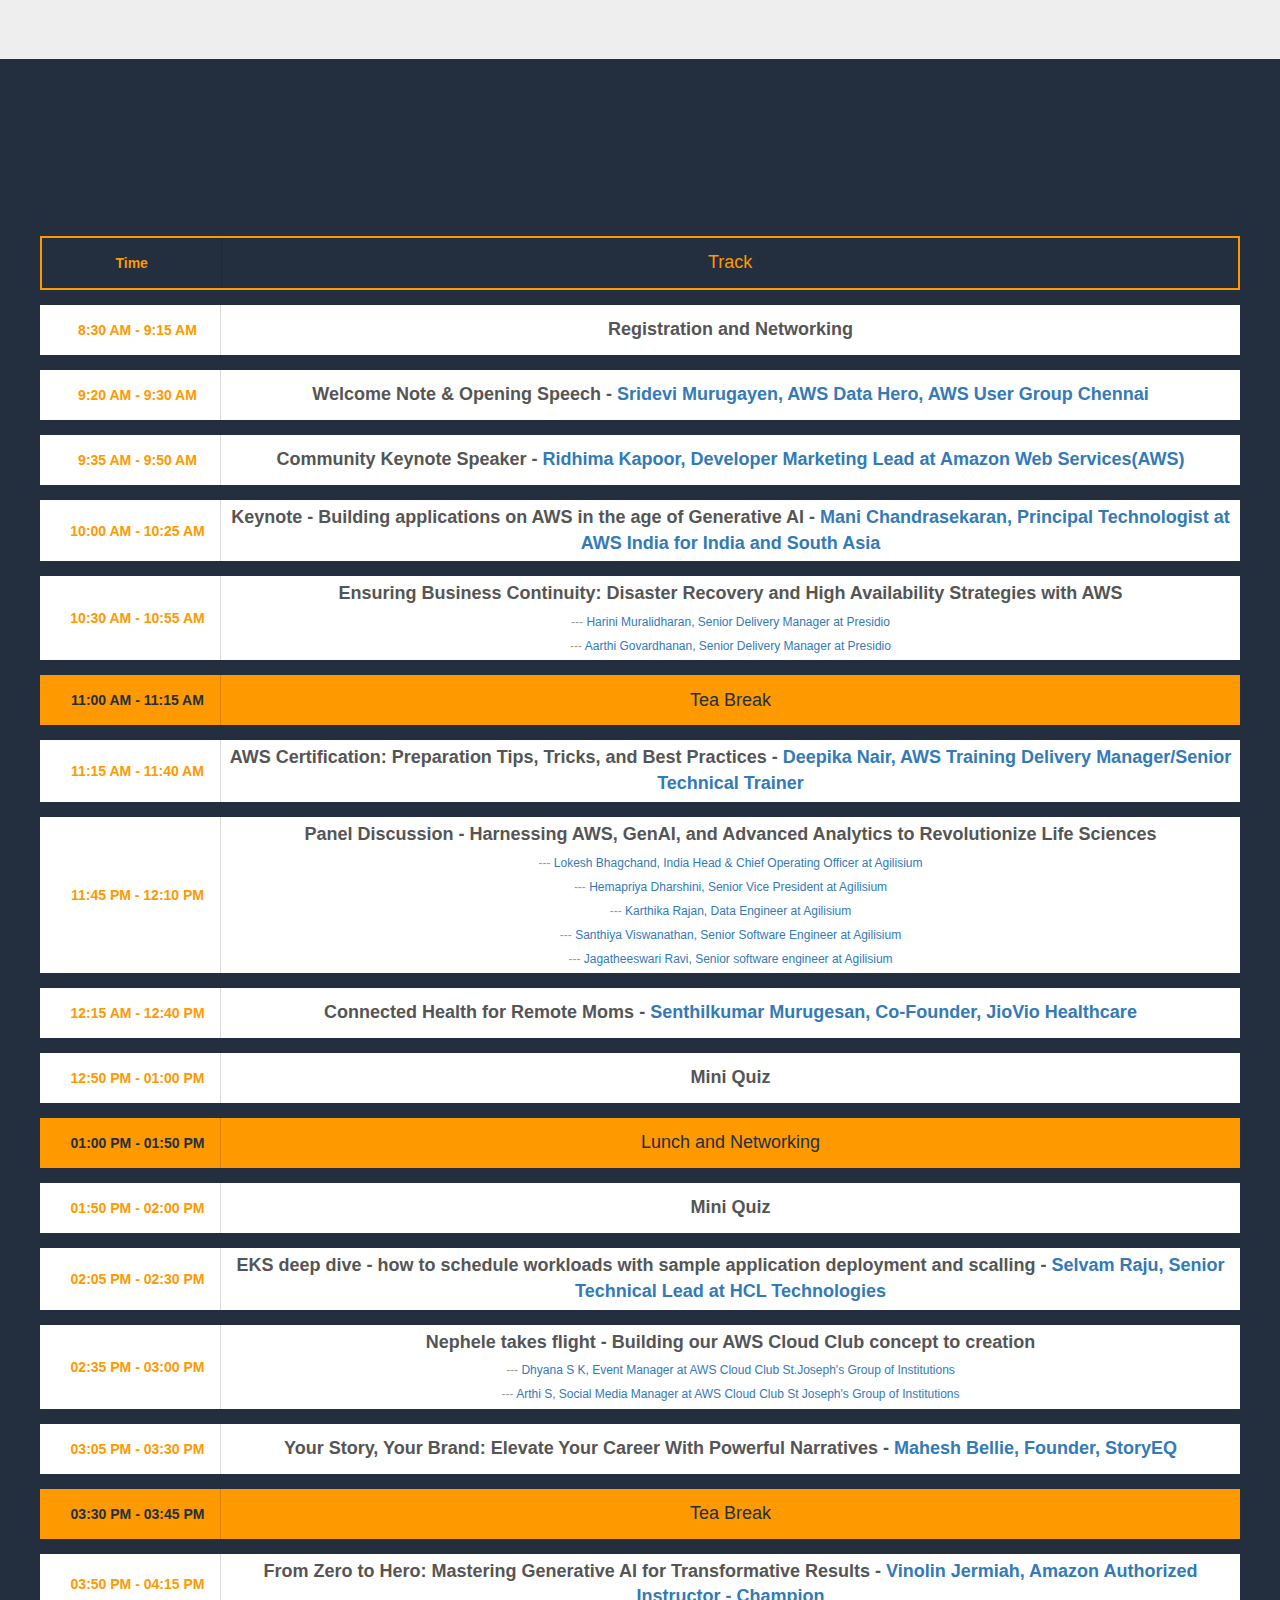
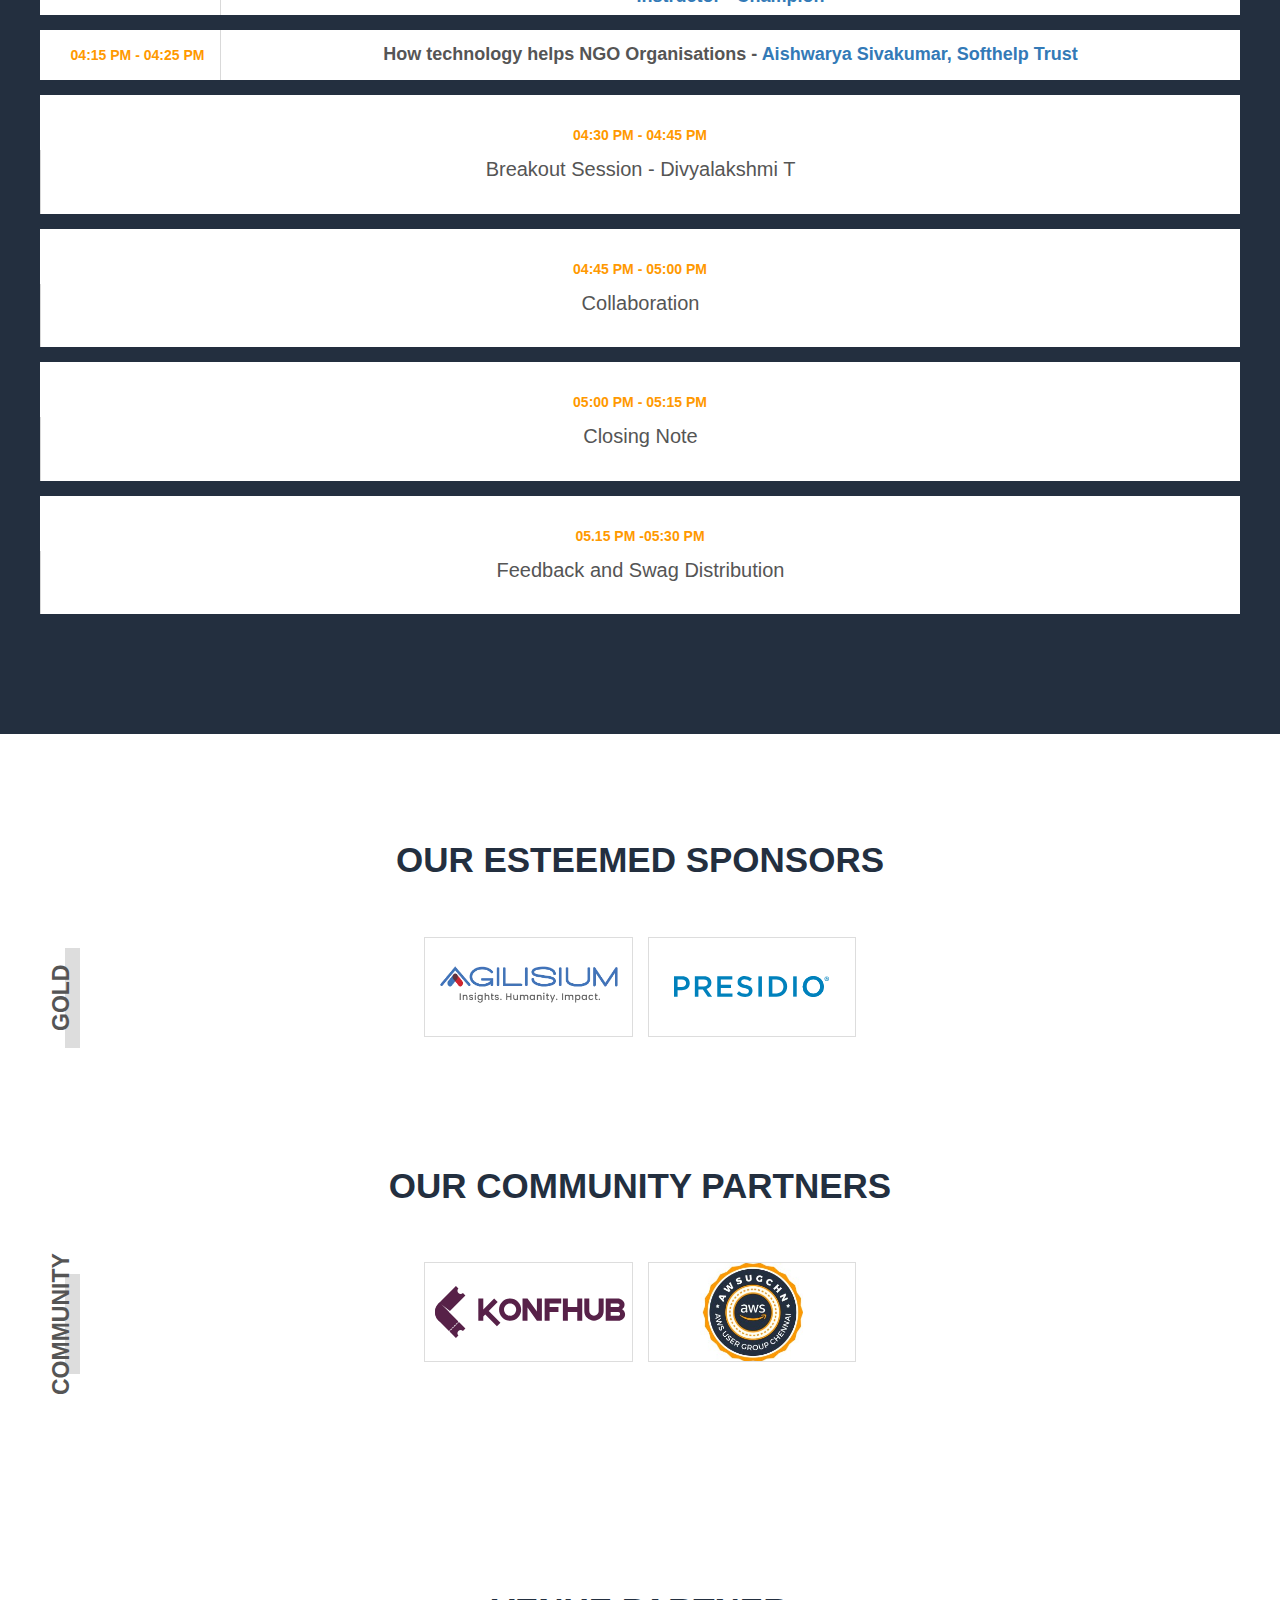
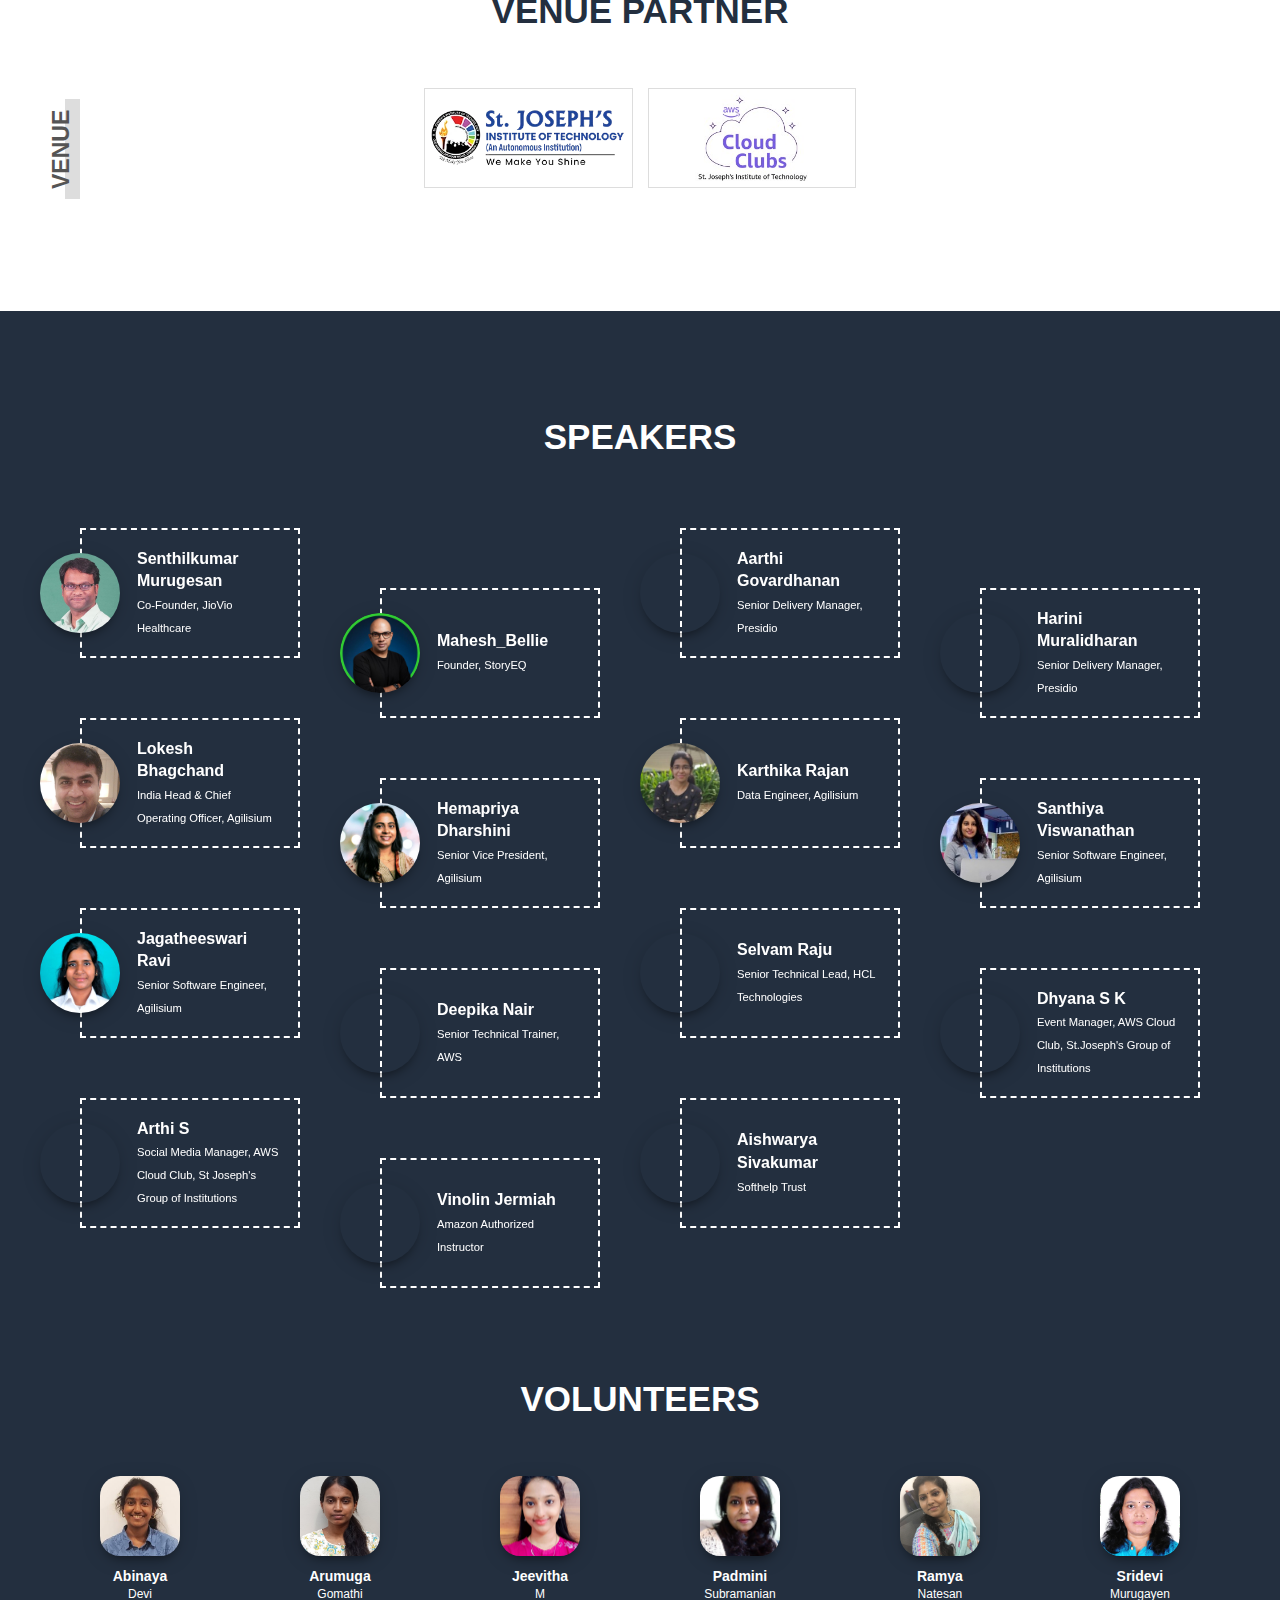
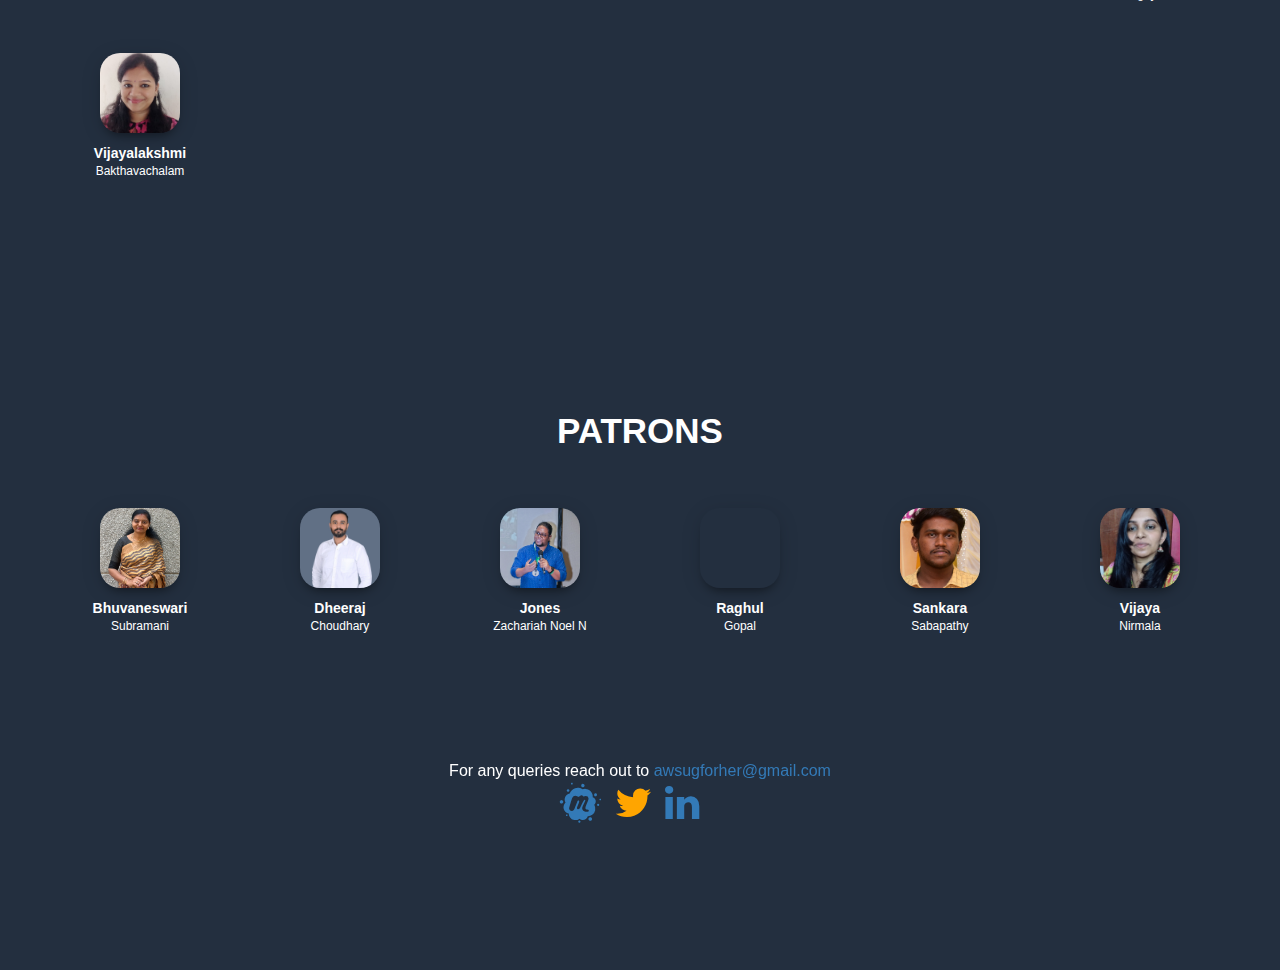
==== commit 308b4cf1: "Update index.html" ====
--- a/index.html
+++ b/index.html
@@ -1102,6 +1102,19 @@
                   <div class="td" colspan="4">
                     <div>
                       <p>Breakout Session - Divyalakshmi T</p>
+                    </div>
+                  </div>
+                </div>
+
+		<div class="tr last">
+                  <div class="td idx">
+                    <div>
+                      <p>04:45 PM - 05:00 PM</p>
+                    </div>
+                  </div>
+                  <div class="td" colspan="4">
+                    <div>
+                      <p>Collaboration</p>
                     </div>
                   </div>
                 </div>
